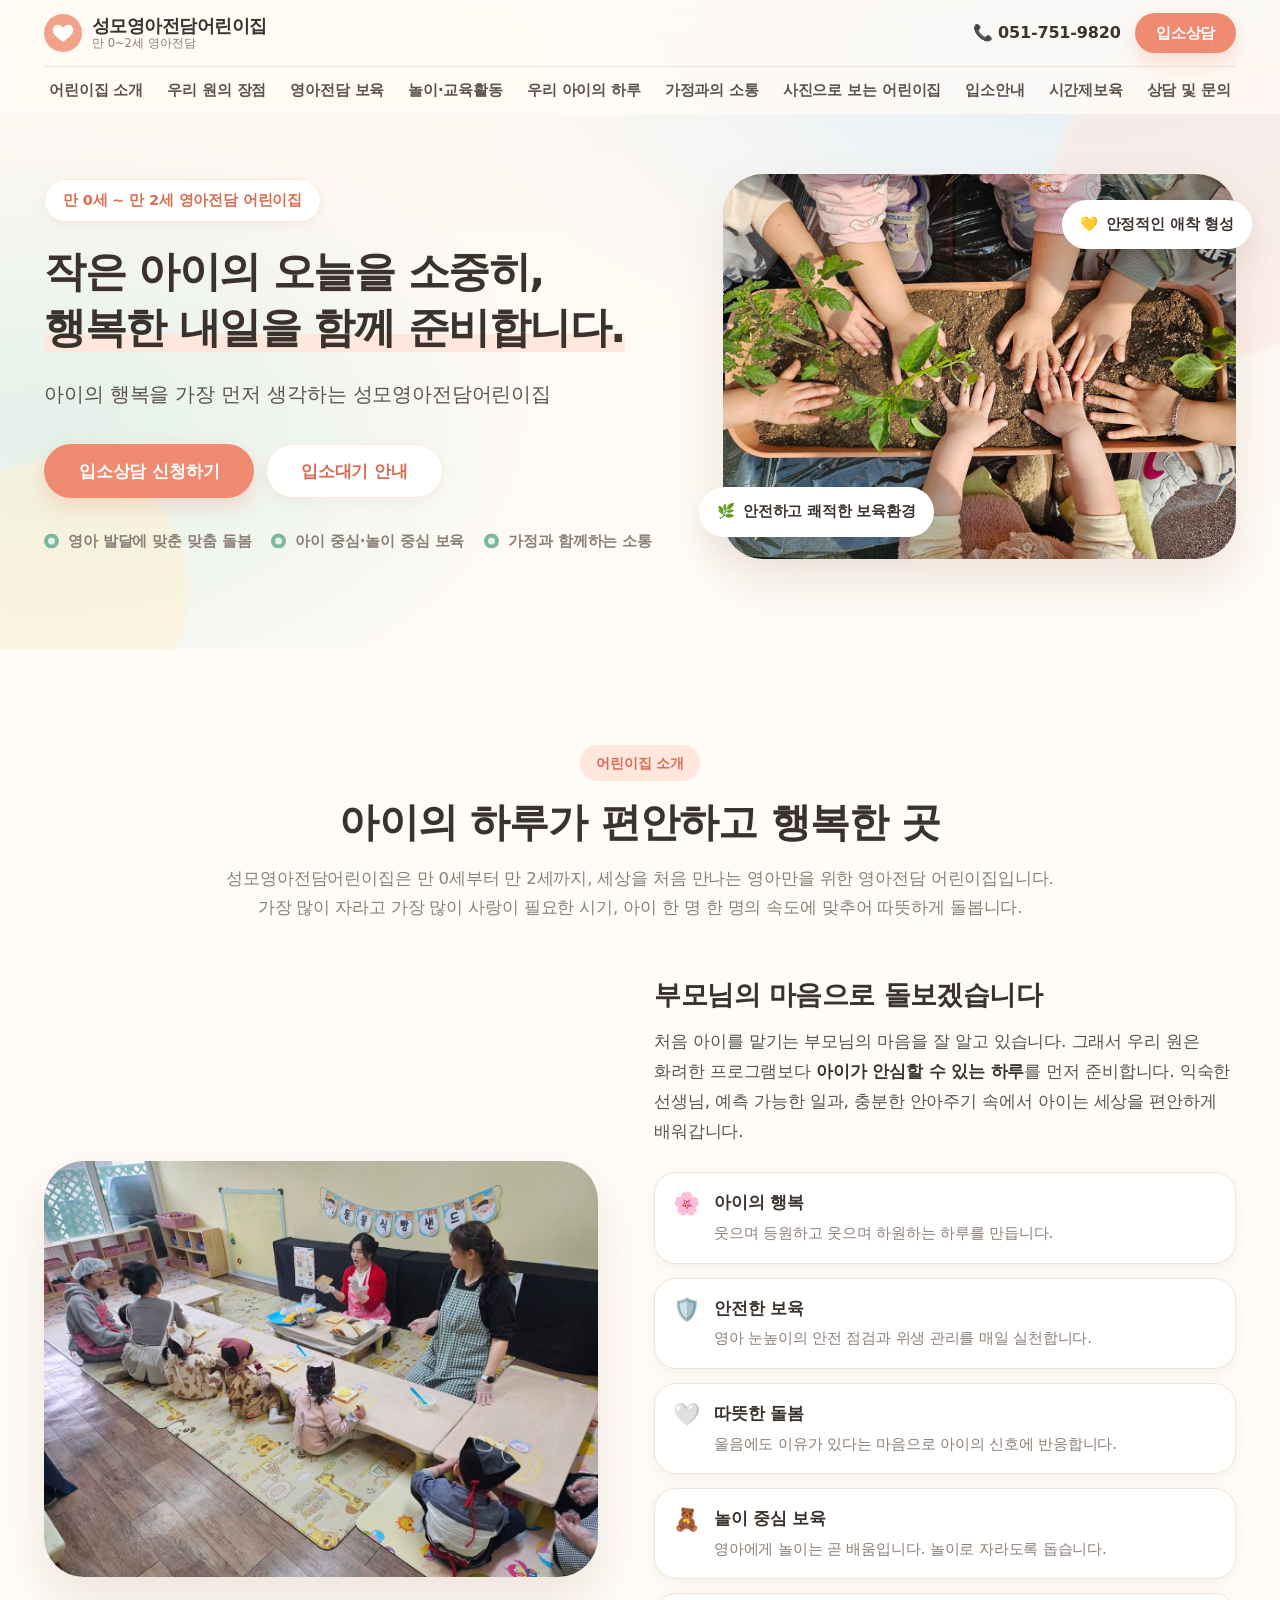
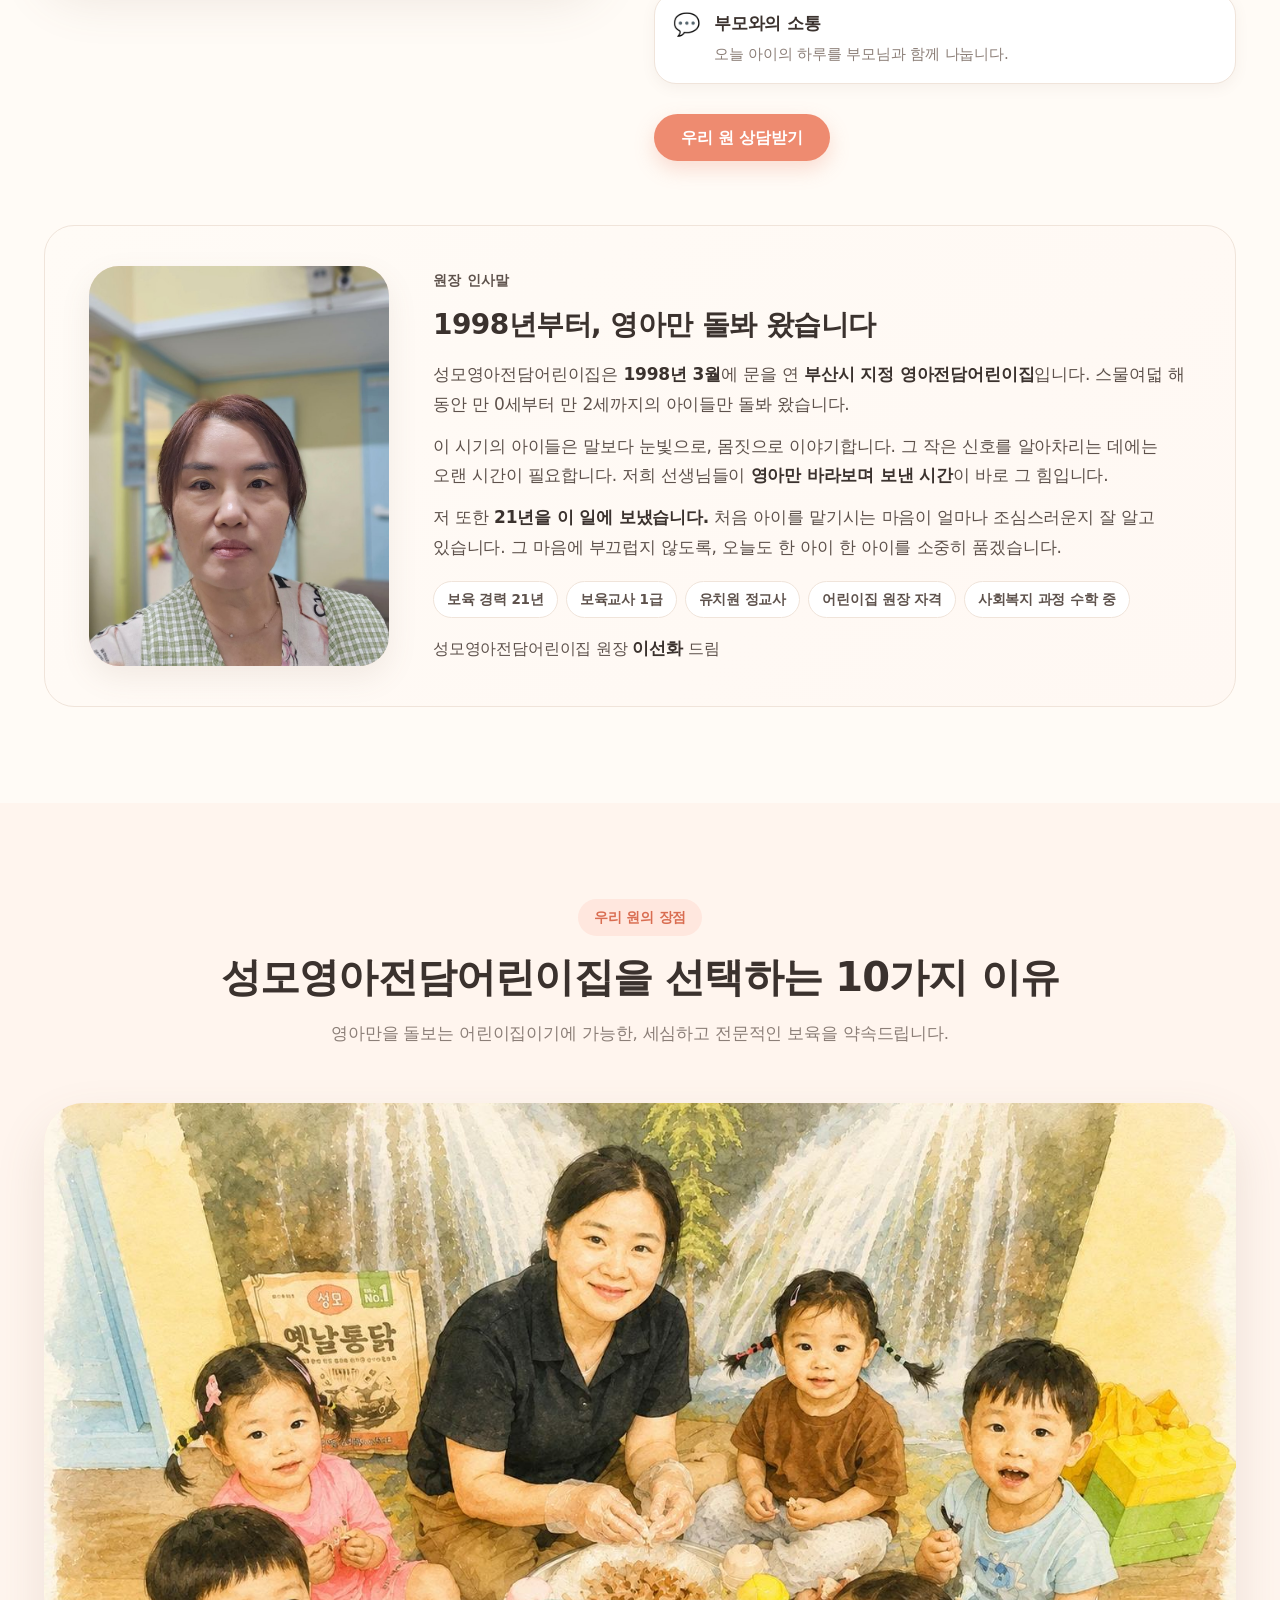
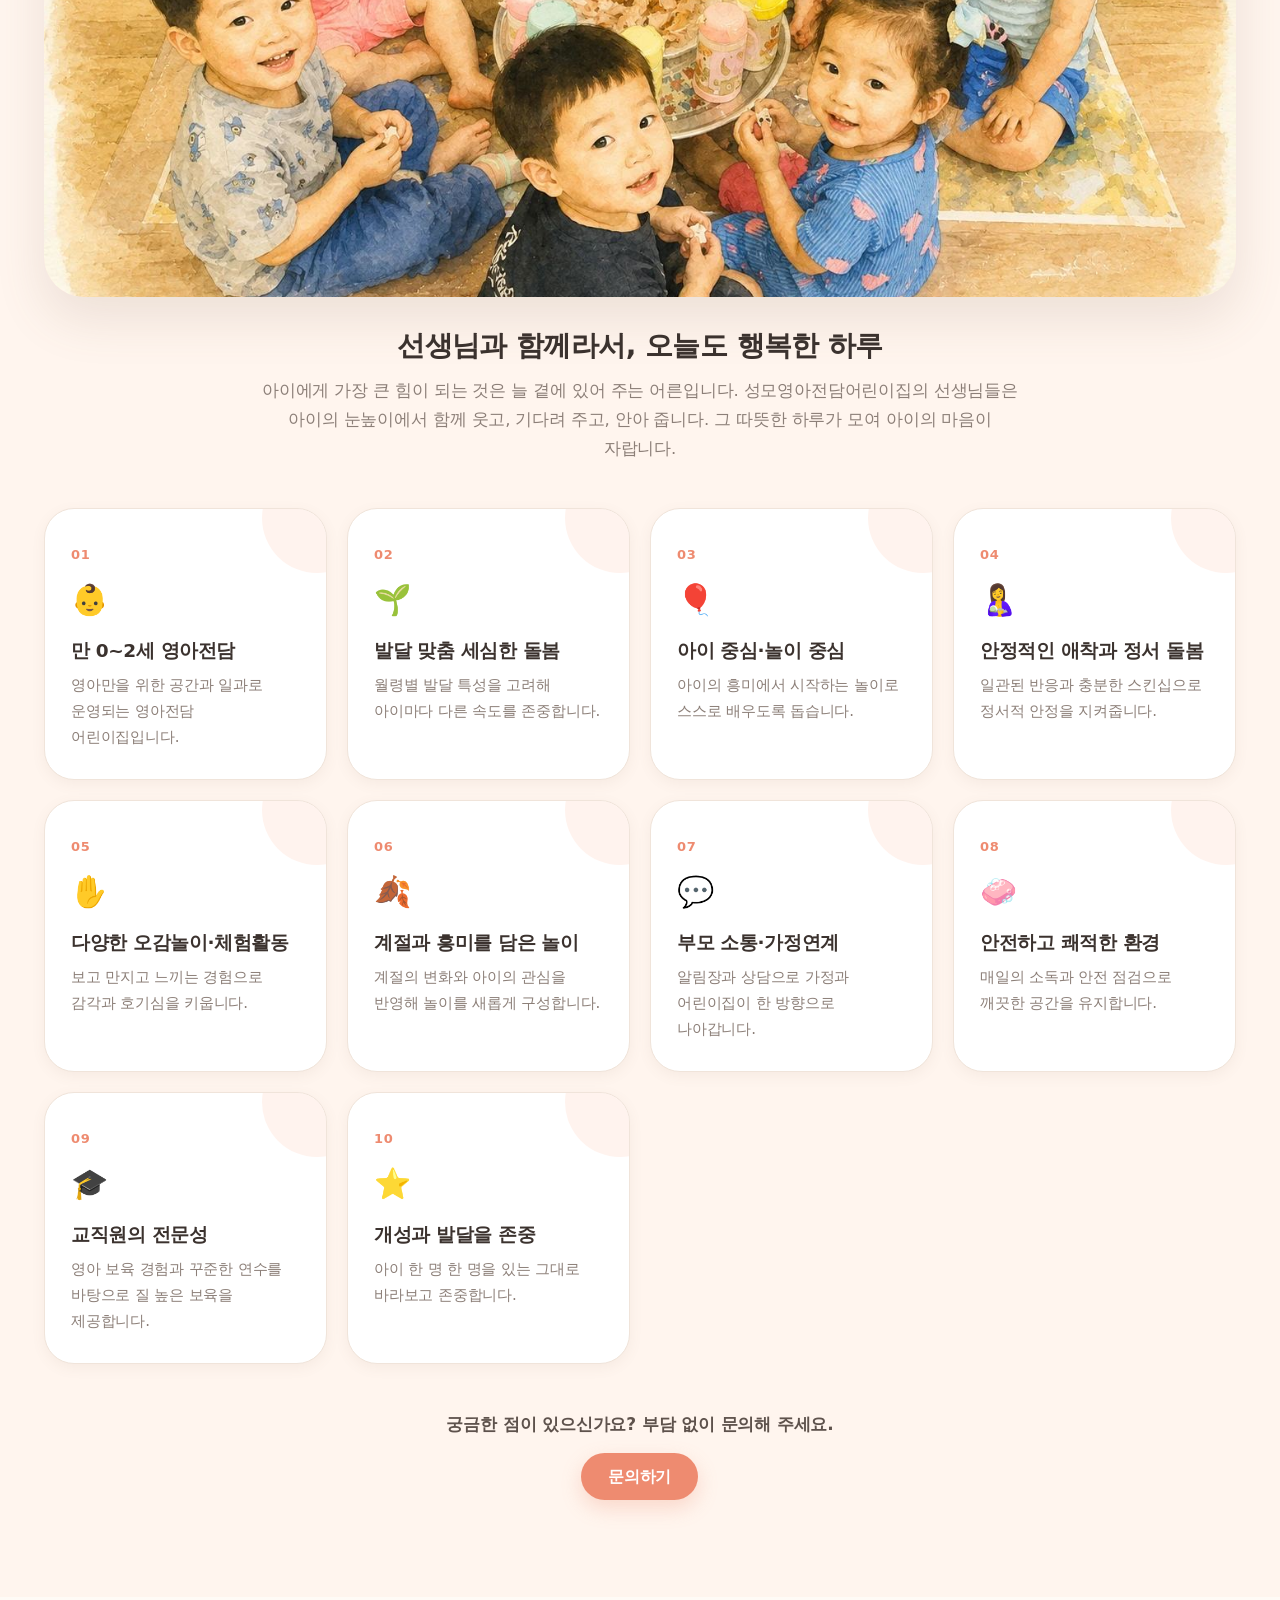
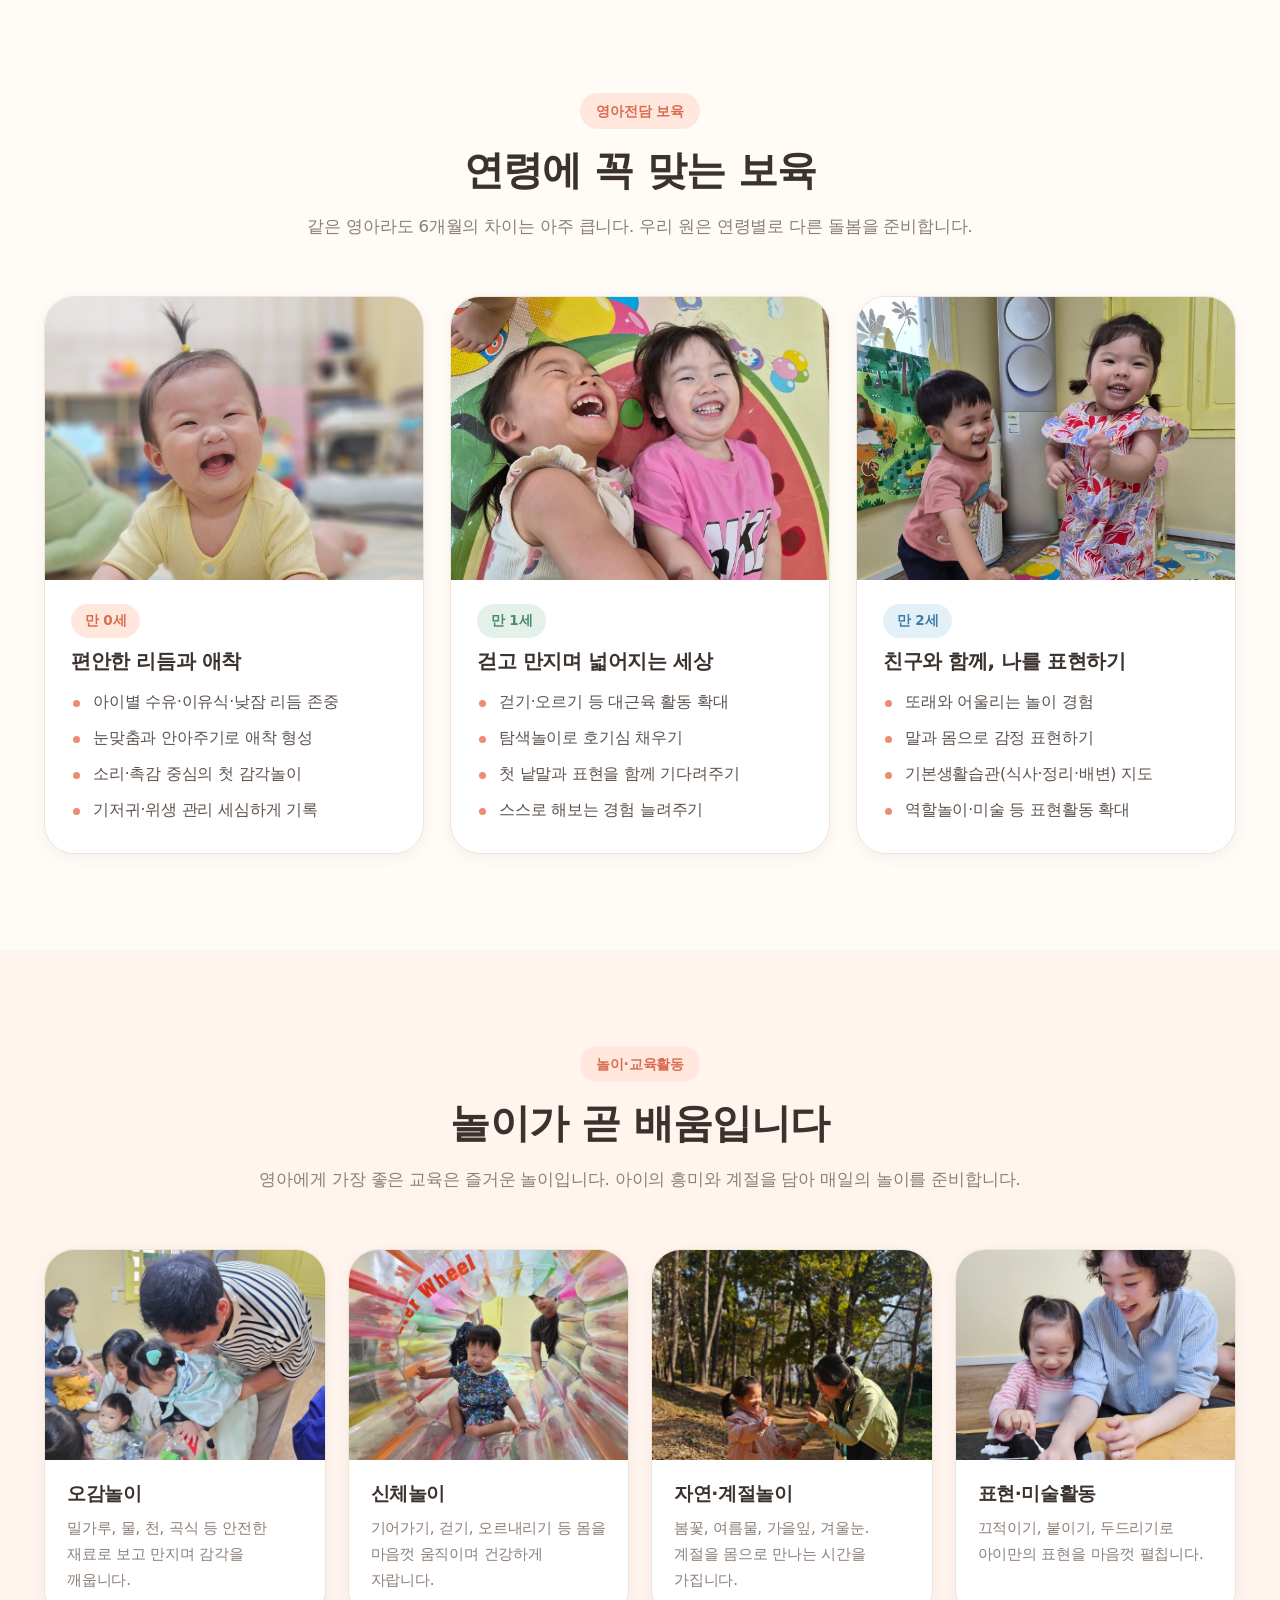
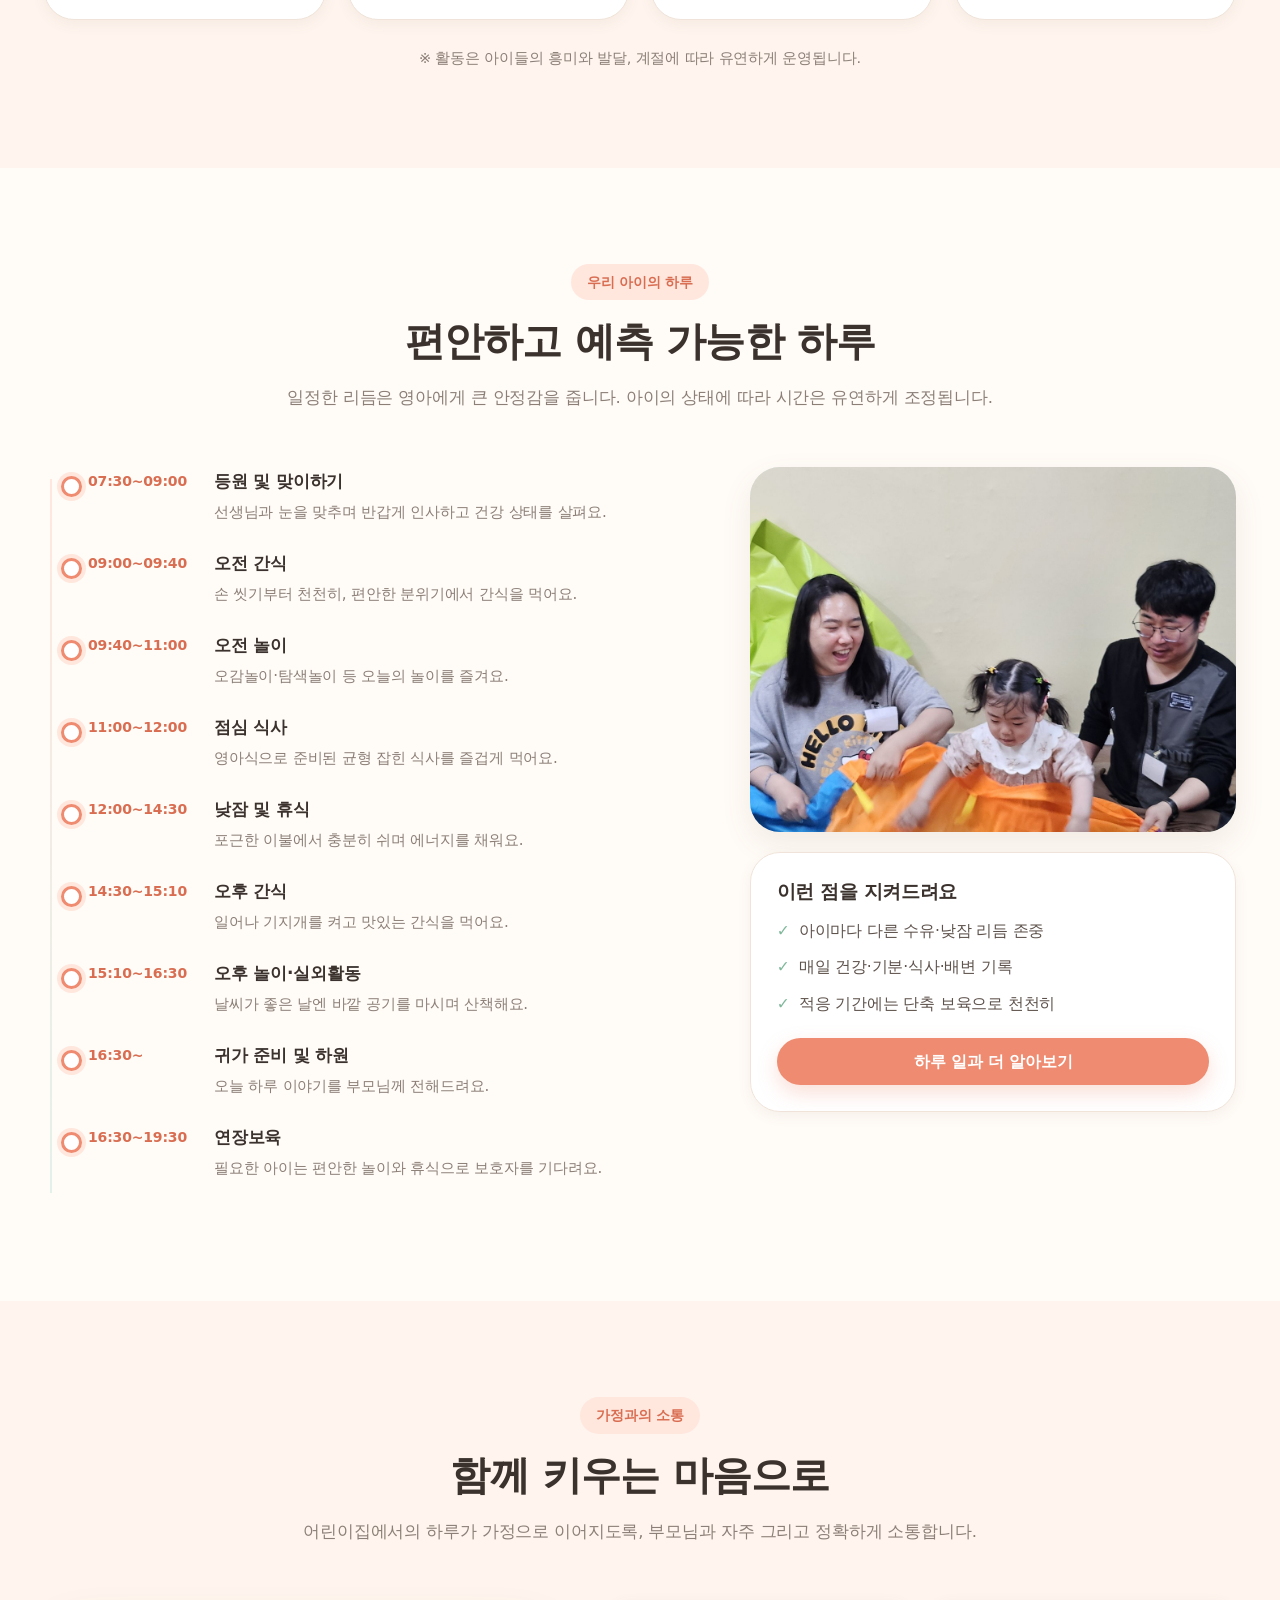
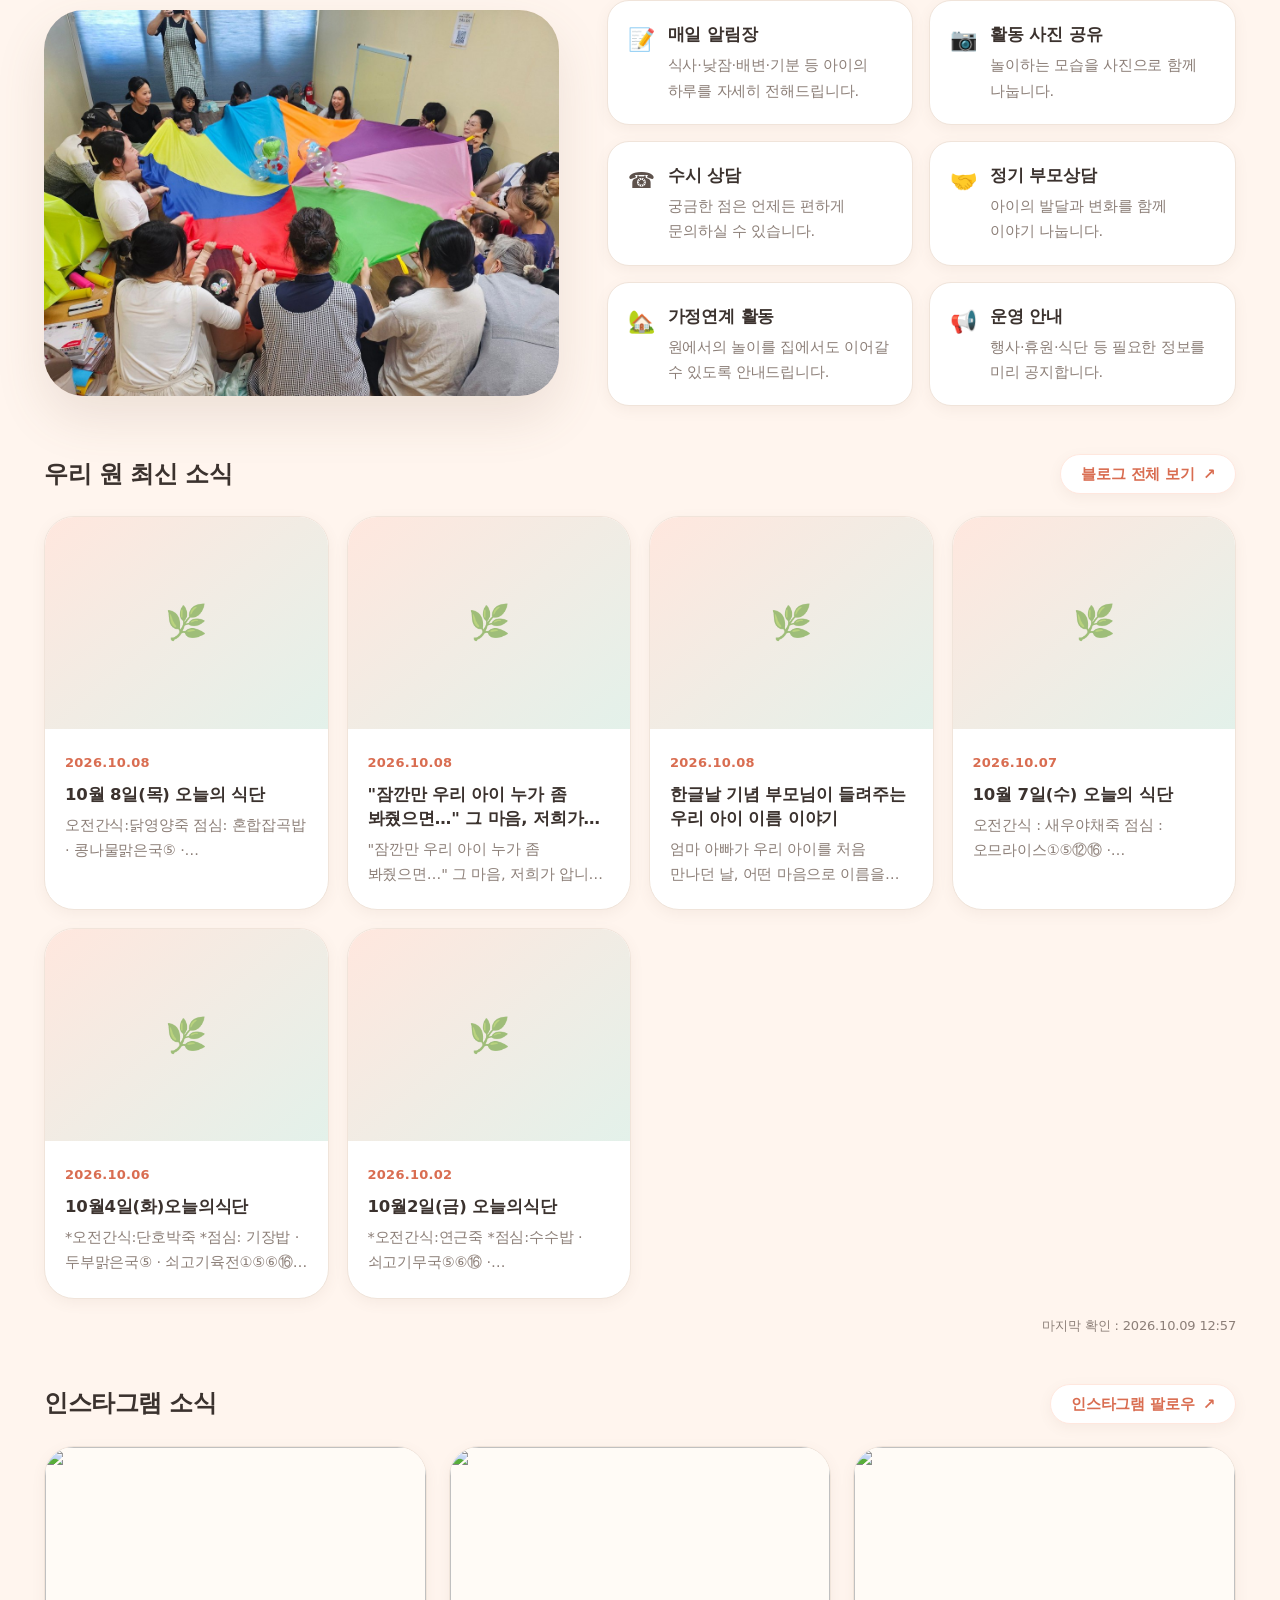
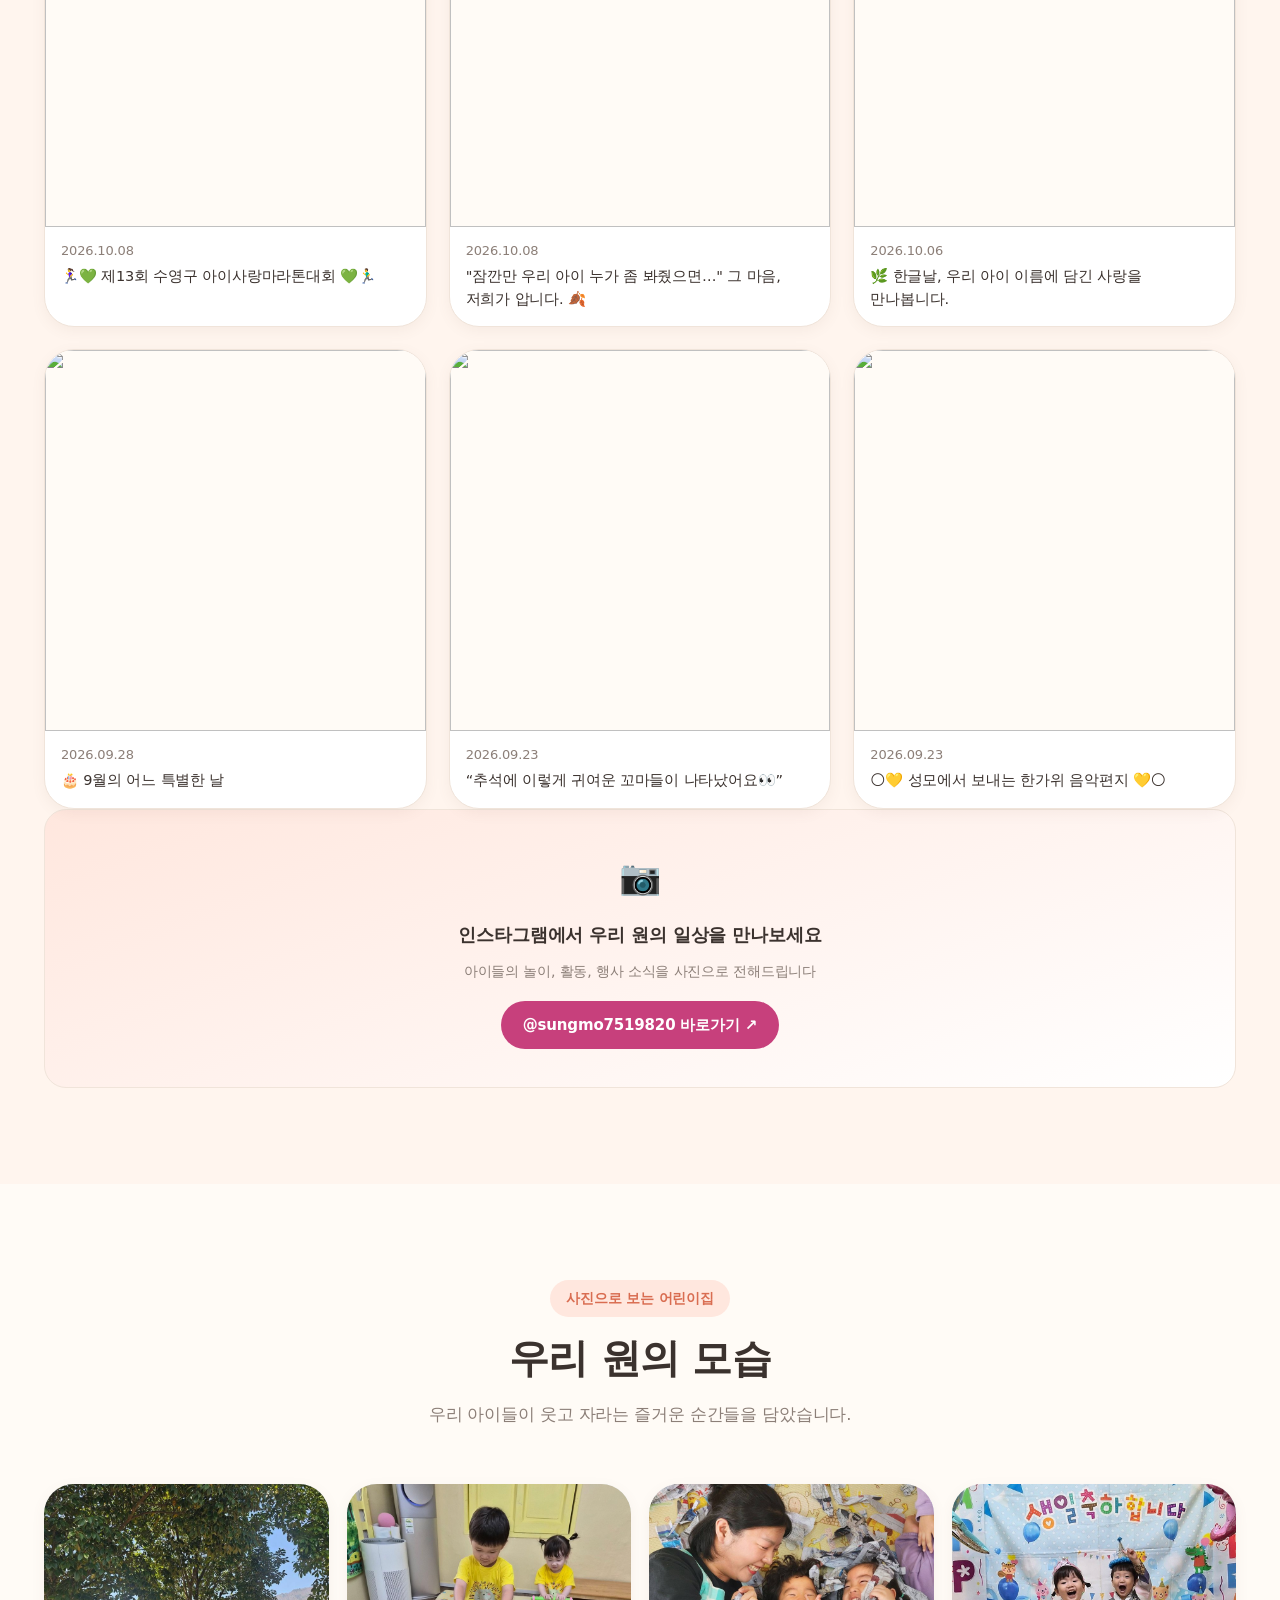
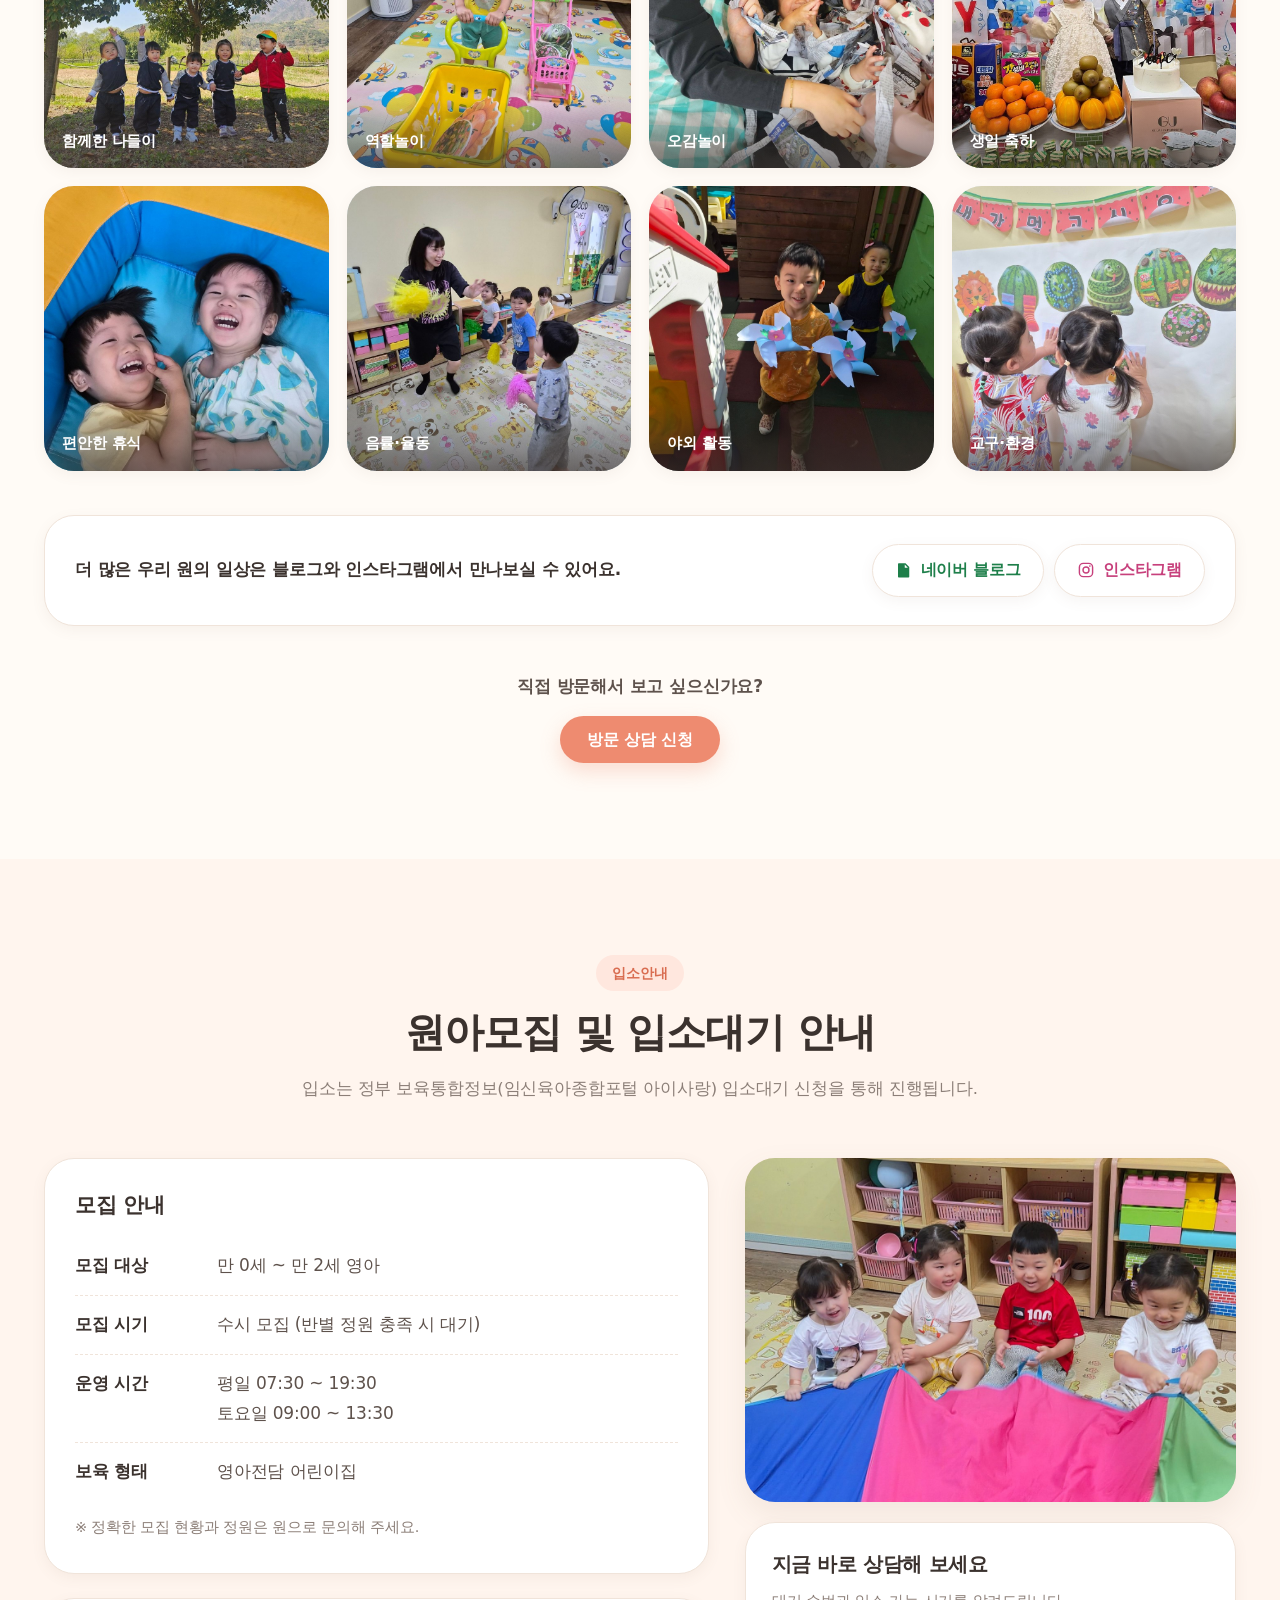
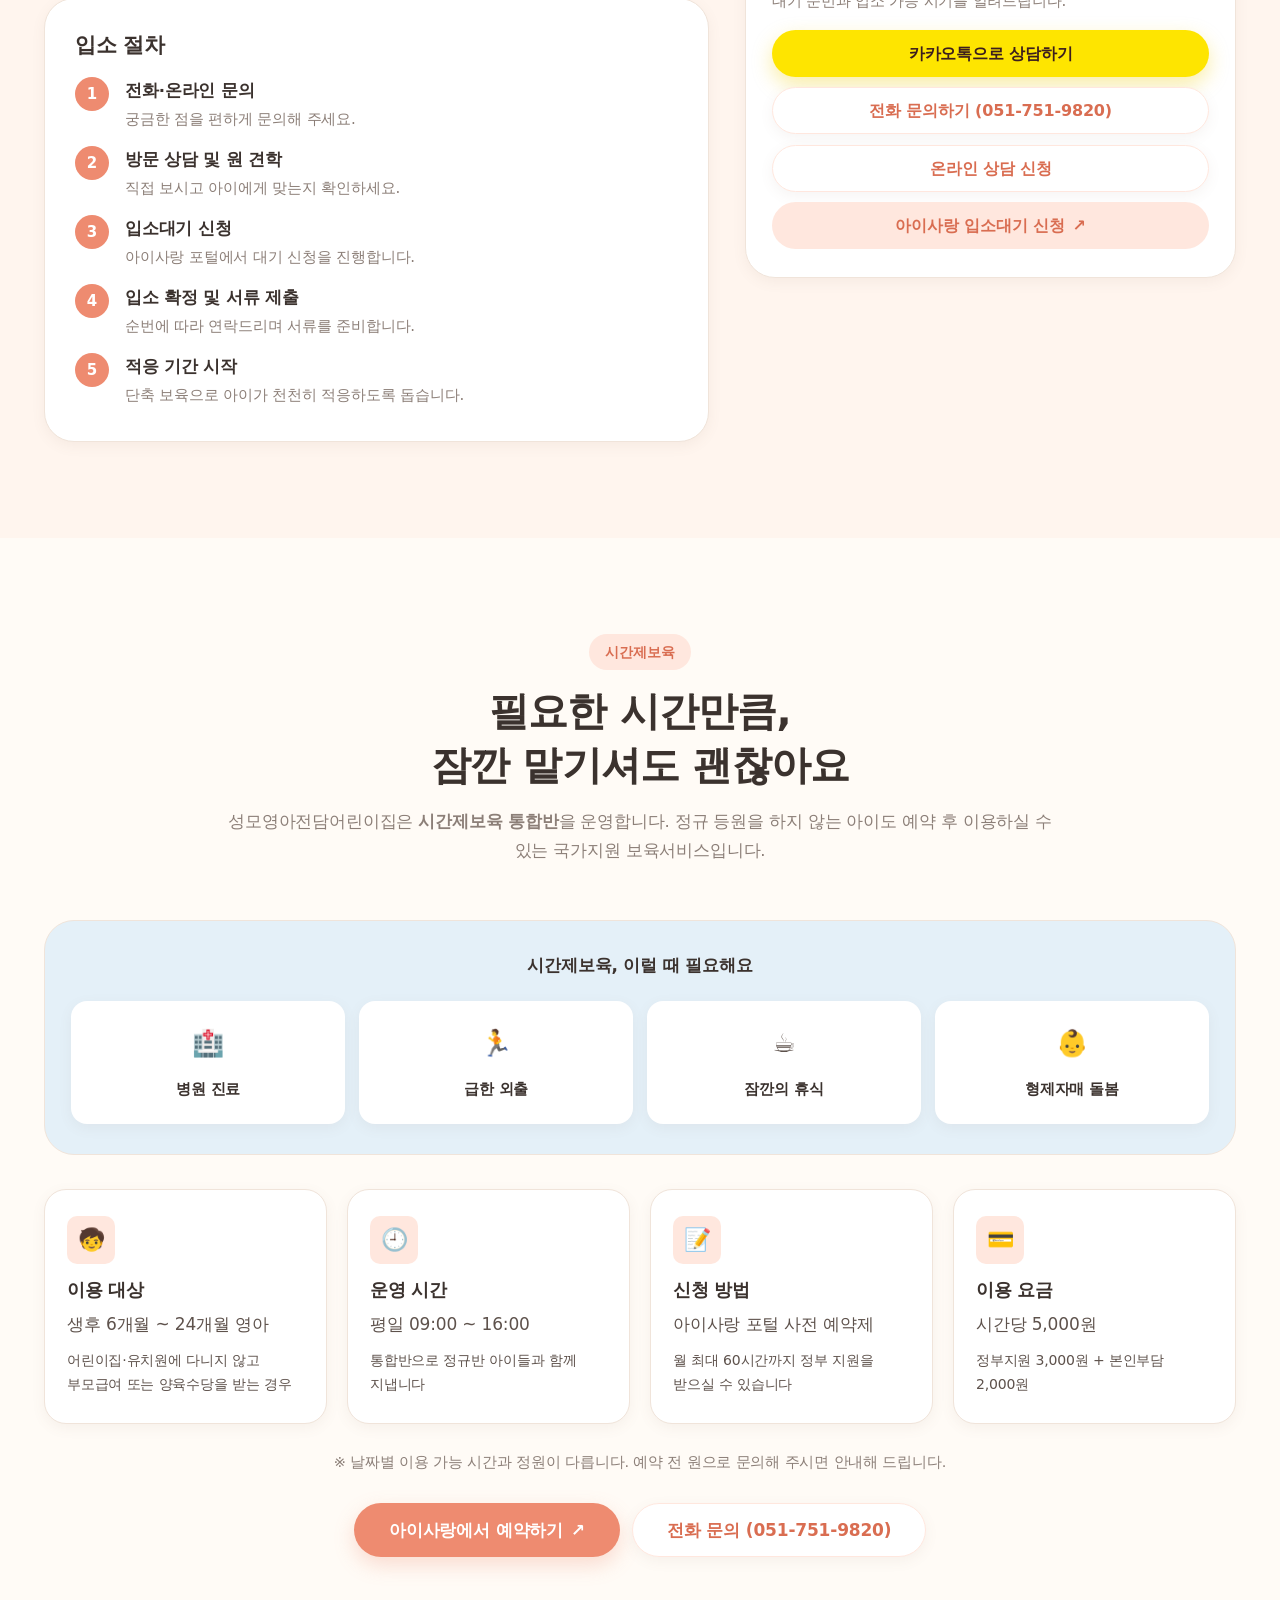
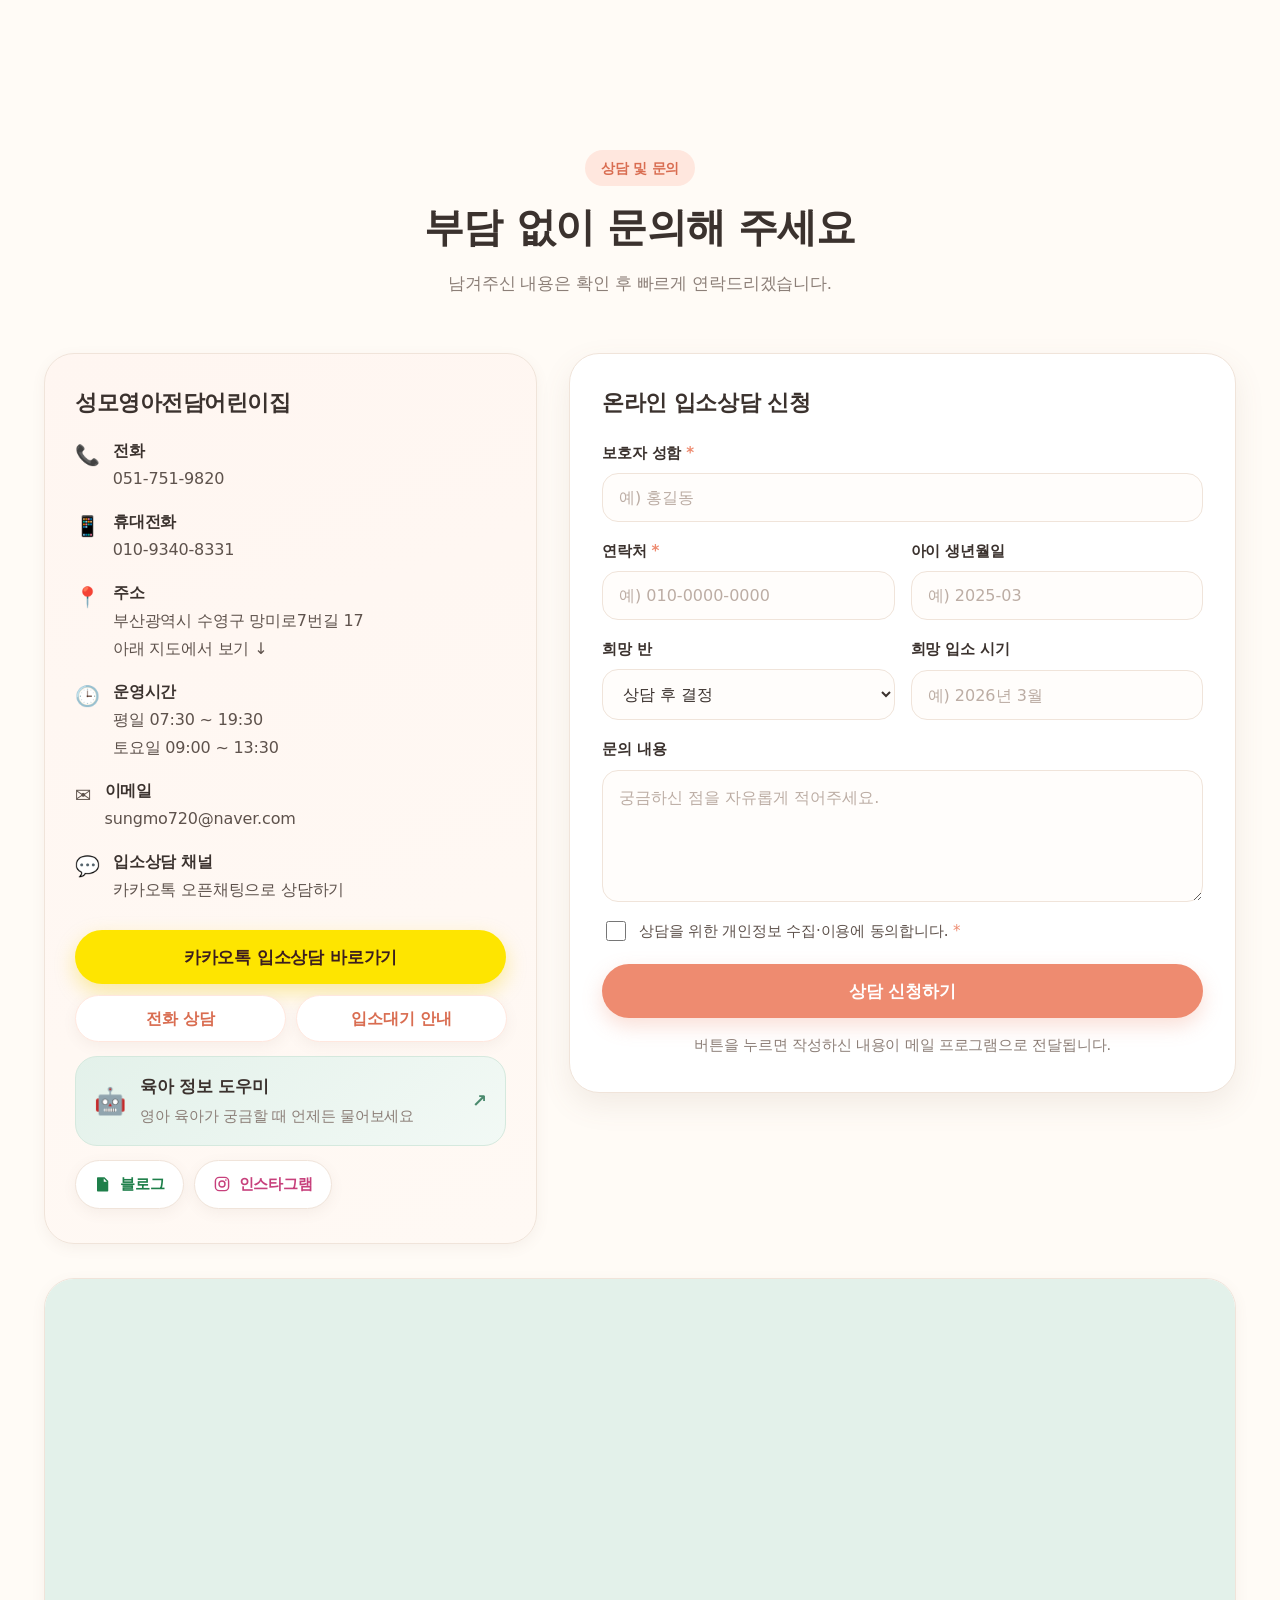
==== index.html @ b43b26a0 "어린이집 소개에 원장 인사말 추가 - 원장 사진(assets/img/director.jpg)과 인사말을 소개 섹션 아래에 배치 - 1998년 3월 개원, 보육 경력 21년, 보유 " ====
<!DOCTYPE html>
<html lang="ko">
<head>
<meta charset="UTF-8">
<meta name="viewport" content="width=device-width, initial-scale=1">
<title>성모영아전담어린이집 | 만 0~2세 영아전담 어린이집</title>
<meta name="description" content="부산 수영구 망미동 성모영아전담어린이집. 만 0~2세 영아전담 어린이집으로 아이 중심·놀이 중심 보육, 안정적인 애착과 따뜻한 돌봄을 실천합니다. 입소상담 051-751-9820.">
<meta name="theme-color" content="#FFFBF6">

<!-- 카카오톡·페이스북 등에 링크를 공유할 때 보이는 정보입니다 -->
<meta property="og:type" content="website">
<meta property="og:title" content="성모영아전담어린이집">
<meta property="og:description" content="작은 아이의 오늘을 소중히, 행복한 내일을 함께 준비합니다.">
<meta property="og:image" content="https://sungmo.vercel.app/assets/img/hero-main.jpg">
<meta property="og:image:width" content="1200">
<meta property="og:image:height" content="900">
<meta property="og:url" content="https://sungmo.vercel.app/">
<meta property="og:site_name" content="성모영아전담어린이집">
<meta property="og:locale" content="ko_KR">
<meta name="twitter:card" content="summary_large_image">
<meta name="twitter:title" content="성모영아전담어린이집 | 만 0~2세 영아전담">
<meta name="twitter:description" content="작은 아이의 오늘을 소중히, 행복한 내일을 함께 준비합니다.">
<meta name="twitter:image" content="https://sungmo.vercel.app/assets/img/hero-main.jpg">
<link rel="canonical" href="https://sungmo.vercel.app/">

<link rel="icon" href="data:image/svg+xml,<svg xmlns='http://www.w3.org/2000/svg' viewBox='0 0 100 100'><text y='.9em' font-size='90'>🧸</text></svg>">

<!-- 한글 폰트(Pretendard). 인터넷이 없어도 기본 글꼴로 자동 대체됩니다 -->
<link rel="preconnect" href="https://cdn.jsdelivr.net" crossorigin>
<link rel="stylesheet" href="https://cdn.jsdelivr.net/gh/orioncactus/pretendard@v1.3.9/dist/web/variable/pretendardvariable-dynamic-subset.min.css">

<link rel="stylesheet" href="assets/css/style.css">

<!-- ★ 사진 자동 교체 장치 ★
     assets/img 폴더에 사진을 넣기만 하면 자동으로 홈페이지에 나타납니다.
     찾는 순서 : 사진이름.jpg → 사진이름.png → (없으면) 임시 그림
     코드를 고치실 필요가 없습니다. -->
<script>
function nextPhoto(img) {
  var list = (img.getAttribute('data-fallback') || '').split(',').filter(Boolean);
  var next = list.shift();
  img.setAttribute('data-fallback', list.join(','));
  if (next) { img.src = next; } else { img.onerror = null; }
}
</script>

<!-- 네이버·구글 검색에서 어린이집 정보가 잘 나오도록 돕는 부분입니다 (화면에는 보이지 않습니다) -->
<script type="application/ld+json">
{
  "@context": "https://schema.org",
  "@type": "ChildCare",
  "name": "성모영아전담어린이집",
  "description": "만 0~2세 영아를 위한 영아전담 어린이집",
  "telephone": "+82-51-751-9820",
  "email": "sungmo720@naver.com",
  "address": {
    "@type": "PostalAddress",
    "streetAddress": "망미로7번길 17",
    "addressLocality": "수영구",
    "addressRegion": "부산광역시",
    "addressCountry": "KR"
  },
  "openingHours": ["Mo-Fr 07:30-19:30", "Sa 09:00-13:30"],
  "sameAs": [
    "https://blog.naver.com/sungmo7519820_",
    "https://www.instagram.com/sungmo7519820/"
  ]
}
</script>
</head>
<body>

<a class="skip-link" href="#intro">본문 바로가기</a>

<!-- ===================== 상단 메뉴 ===================== -->
<header class="header" id="header">
  <div class="container header__inner">

    <a class="logo" href="#home" aria-label="성모영아전담어린이집 홈으로">
      <span class="logo__mark" aria-hidden="true">
        <svg viewBox="0 0 48 48" width="38" height="38">
          <circle cx="24" cy="24" r="24" fill="#F2A18B"/>
          <path d="M24 35c-12-7.4-15.2-14.3-11.5-19 2.9-3.7 8.4-2.9 11.5 1.6 3.1-4.5 8.6-5.3 11.5-1.6C39.2 20.7 36 27.6 24 35z" fill="#fff"/>
        </svg>
      </span>
      <span class="logo__text">
        <strong>성모영아전담어린이집</strong>
        <em>만 0~2세 영아전담</em>
      </span>
    </a>

    <div class="header__right">
      <!-- 전화번호를 바꾸시려면 tel: 뒤 번호와 화면에 보이는 번호를 함께 수정하세요 -->
      <a class="header__tel" href="tel:0517519820"><span aria-hidden="true">📞</span> 051-751-9820</a>
      <a class="btn btn--primary btn--sm header__cta" href="#contact">입소상담</a>
    </div>

    <nav class="gnb" aria-label="주메뉴">
      <ul>
        <li><a href="#intro">어린이집 소개</a></li>
        <li><a href="#strength">우리 원의 장점</a></li>
        <li><a href="#infant">영아전담 보육</a></li>
        <li><a href="#play">놀이·교육활동</a></li>
        <li><a href="#day">우리 아이의 하루</a></li>
        <li><a href="#communication">가정과의 소통</a></li>
        <li><a href="#gallery">사진으로 보는 어린이집</a></li>
        <li><a href="#admission">입소안내</a></li>
        <li><a href="#parttime">시간제보육</a></li>
        <li><a href="#contact">상담 및 문의</a></li>
      </ul>
    </nav>

    <button class="hamburger" id="menuBtn" type="button" aria-label="메뉴 열기" aria-expanded="false" aria-controls="mobileNav">
      <span></span><span></span><span></span>
    </button>
  </div>
</header>

<!-- ===================== 모바일 메뉴 ===================== -->
<div class="mnav" id="mobileNav" hidden>
  <nav class="mnav__panel" aria-label="모바일 주메뉴">
    <div class="mnav__head">
      <strong>성모영아전담어린이집</strong>
      <button class="mnav__close" id="menuClose" type="button" aria-label="메뉴 닫기">&times;</button>
    </div>
    <ul class="mnav__list">
      <li><a href="#intro">어린이집 소개</a></li>
      <li><a href="#strength">우리 원의 장점</a></li>
      <li><a href="#infant">영아전담 보육</a></li>
      <li><a href="#play">놀이·교육활동</a></li>
      <li><a href="#day">우리 아이의 하루</a></li>
      <li><a href="#communication">가정과의 소통</a></li>
      <li><a href="#gallery">사진으로 보는 어린이집</a></li>
      <li><a href="#admission">입소안내</a></li>
      <li><a href="#parttime">시간제보육</a></li>
      <li><a href="#contact">상담 및 문의</a></li>
    </ul>
    <div class="mnav__cta">
      <a class="btn btn--primary btn--block" href="#contact">입소상담 신청</a>
      <a class="btn btn--ghost btn--block" href="#admission">입소대기 안내</a>
    </div>
  </nav>
</div>

<main id="home">

  <!-- ===================== 메인 비주얼 ===================== -->
  <section class="hero" aria-label="메인 소개">
    <div class="hero__blob hero__blob--1" aria-hidden="true"></div>
    <div class="hero__blob hero__blob--2" aria-hidden="true"></div>

    <div class="container hero__inner">
      <div class="hero__text reveal">
        <p class="hero__badge">만 0세 ~ 만 2세 영아전담 어린이집</p>

        <h1 class="hero__title">
          작은 아이의 오늘을 소중히,<br>
          <span class="hero__title-accent">행복한 내일을 함께 준비합니다.</span>
        </h1>

        <p class="hero__sub">아이의 행복을 가장 먼저 생각하는 성모영아전담어린이집</p>

        <div class="hero__btns">
          <a class="btn btn--primary btn--lg" href="#contact">입소상담 신청하기</a>
          <a class="btn btn--outline btn--lg" href="#admission">입소대기 안내</a>
        </div>

        <ul class="hero__points">
          <li>영아 발달에 맞춘 맞춤 돌봄</li>
          <li>아이 중심·놀이 중심 보육</li>
          <li>가정과 함께하는 소통</li>
        </ul>
      </div>

      <div class="hero__media reveal reveal--delay">
        <!-- 사진 넣기 : assets/img 폴더에 hero-main.jpg 를 넣으면 자동으로 바뀝니다 -->
        <div class="hero__photo">
          <img src="assets/img/hero-main.jpg" data-fallback="assets/img/hero-main.png,assets/img/hero-main.svg" onerror="nextPhoto(this)" alt="성모영아전담어린이집 대표 이미지" width="1200" height="900" fetchpriority="high" decoding="async">
        </div>
        <div class="hero__chip hero__chip--1">
          <span aria-hidden="true">🌿</span> 안전하고 쾌적한 보육환경
        </div>
        <div class="hero__chip hero__chip--2">
          <span aria-hidden="true">💛</span> 안정적인 애착 형성
        </div>
      </div>
    </div>
  </section>

  <!-- ===================== 1. 어린이집 소개 ===================== -->
  <section class="section" id="intro">
    <div class="container">
      <div class="sec-head reveal">
        <p class="sec-head__eyebrow">어린이집 소개</p>
        <h2 class="sec-head__title">아이의 하루가<br class="br-mo"> 편안하고 행복한 곳</h2>
        <p class="sec-head__desc">
          성모영아전담어린이집은 만 0세부터 만 2세까지, 세상을 처음 만나는 영아만을 위한 영아전담 어린이집입니다.
          가장 많이 자라고 가장 많이 사랑이 필요한 시기, 아이 한 명 한 명의 속도에 맞추어 따뜻하게 돌봅니다.
        </p>
      </div>

      <div class="intro-grid">
        <div class="intro-media reveal">
          <!-- 사진 넣기 : about-01.jpg -->
          <img src="assets/img/about-01.jpg" data-fallback="assets/img/about-01.png,assets/img/about-01.svg" onerror="nextPhoto(this)" alt="선생님과 아이들이 요리활동을 하는 모습을 그린 수채화" width="1000" height="750" loading="lazy" decoding="async">
        </div>

        <div class="intro-body reveal reveal--delay">
          <h3 class="intro-body__title">부모님의 마음으로 돌보겠습니다</h3>
          <p>
            처음 아이를 맡기는 부모님의 마음을 잘 알고 있습니다. 그래서 우리 원은 화려한 프로그램보다
            <b>아이가 안심할 수 있는 하루</b>를 먼저 준비합니다. 익숙한 선생님, 예측 가능한 일과,
            충분한 안아주기 속에서 아이는 세상을 편안하게 배워갑니다.
          </p>

          <ul class="value-list">
            <li><span aria-hidden="true">🌸</span><div><b>아이의 행복</b><p>웃으며 등원하고 웃으며 하원하는 하루를 만듭니다.</p></div></li>
            <li><span aria-hidden="true">🛡️</span><div><b>안전한 보육</b><p>영아 눈높이의 안전 점검과 위생 관리를 매일 실천합니다.</p></div></li>
            <li><span aria-hidden="true">🤍</span><div><b>따뜻한 돌봄</b><p>울음에도 이유가 있다는 마음으로 아이의 신호에 반응합니다.</p></div></li>
            <li><span aria-hidden="true">🧸</span><div><b>놀이 중심 보육</b><p>영아에게 놀이는 곧 배움입니다. 놀이로 자라도록 돕습니다.</p></div></li>
            <li><span aria-hidden="true">💬</span><div><b>부모와의 소통</b><p>오늘 아이의 하루를 부모님과 함께 나눕니다.</p></div></li>
          </ul>

          <a class="btn btn--primary" href="#contact">우리 원 상담받기</a>
        </div>
      </div>

      <!-- ===== 원장 인사말 =====
           사진을 바꾸시려면 assets/img/director.jpg 를 같은 이름으로 덮어쓰세요. -->
      <div class="greeting reveal">
        <div class="greeting__photo">
          <img src="assets/img/director.jpg" data-fallback="assets/img/director.png,assets/img/director.svg" onerror="nextPhoto(this)"
               alt="성모영아전담어린이집 원장" width="780" height="1040" loading="lazy" decoding="async">
        </div>
        <div class="greeting__body">
          <p class="greeting__eyebrow">원장 인사말</p>
          <h3 class="greeting__title">1998년부터,<br class="br-mo"> 영아만 돌봐 왔습니다</h3>
          <p>
            성모영아전담어린이집은 <b>1998년 3월</b>에 문을 연
            <b>부산시 지정 영아전담어린이집</b>입니다.
            스물여덟 해 동안 만 0세부터 만 2세까지의 아이들만 돌봐 왔습니다.
          </p>
          <p>
            이 시기의 아이들은 말보다 눈빛으로, 몸짓으로 이야기합니다.
            그 작은 신호를 알아차리는 데에는 오랜 시간이 필요합니다.
            저희 선생님들이 <b>영아만 바라보며 보낸 시간</b>이 바로 그 힘입니다.
          </p>
          <p>
            저 또한 <b>21년을 이 일에 보냈습니다.</b>
            처음 아이를 맡기시는 마음이 얼마나 조심스러운지 잘 알고 있습니다.
            그 마음에 부끄럽지 않도록, 오늘도 한 아이 한 아이를 소중히 품겠습니다.
          </p>
          <ul class="greeting__creds">
            <li>보육 경력 21년</li>
            <li>보육교사 1급</li>
            <li>유치원 정교사</li>
            <li>어린이집 원장 자격</li>
            <li>사회복지 과정 수학 중</li>
          </ul>
          <p class="greeting__sign">성모영아전담어린이집 원장 <b>이선화</b> 드림</p>
        </div>
      </div>
    </div>
  </section>

  <!-- ===================== 2. 우리 원의 장점 ===================== -->
  <section class="section section--tint" id="strength">
    <div class="container">
      <div class="sec-head reveal">
        <p class="sec-head__eyebrow">우리 원의 장점</p>
        <h2 class="sec-head__title">성모영아전담어린이집을<br class="br-mo"> 선택하는 10가지 이유</h2>
        <p class="sec-head__desc">영아만을 돌보는 어린이집이기에 가능한, 세심하고 전문적인 보육을 약속드립니다.</p>
      </div>

      <!-- 사진 넣기 : strength-banner.jpg (가로로 넓은 수채화 그림) -->
      <figure class="strength-banner reveal">
        <div class="strength-banner__media">
          <img src="assets/img/strength-banner.jpg" data-fallback="assets/img/strength-banner.png,assets/img/strength-banner.svg" onerror="nextPhoto(this)" alt="선생님과 아이들이 함께 있는 따뜻한 수채화 그림" width="1600" height="800" loading="lazy" decoding="async">
        </div>
        <figcaption class="strength-banner__caption">
          <h3>선생님과 함께라서, 오늘도 행복한 하루</h3>
          <p>
            아이에게 가장 큰 힘이 되는 것은 늘 곁에 있어 주는 어른입니다.
            성모영아전담어린이집의 선생님들은 아이의 눈높이에서 함께 웃고, 기다려 주고, 안아 줍니다.
            그 따뜻한 하루가 모여 아이의 마음이 자랍니다.
          </p>
        </figcaption>
      </figure>

      <ul class="strength-grid">
        <li class="s-card reveal"><span class="s-card__no">01</span><span class="s-card__icon" aria-hidden="true">👶</span><h3>만 0~2세 영아전담</h3><p>영아만을 위한 공간과 일과로 운영되는 영아전담 어린이집입니다.</p></li>
        <li class="s-card reveal"><span class="s-card__no">02</span><span class="s-card__icon" aria-hidden="true">🌱</span><h3>발달 맞춤 세심한 돌봄</h3><p>월령별 발달 특성을 고려해 아이마다 다른 속도를 존중합니다.</p></li>
        <li class="s-card reveal"><span class="s-card__no">03</span><span class="s-card__icon" aria-hidden="true">🎈</span><h3>아이 중심·놀이 중심</h3><p>아이의 흥미에서 시작하는 놀이로 스스로 배우도록 돕습니다.</p></li>
        <li class="s-card reveal"><span class="s-card__no">04</span><span class="s-card__icon" aria-hidden="true">🤱</span><h3>안정적인 애착과 정서 돌봄</h3><p>일관된 반응과 충분한 스킨십으로 정서적 안정을 지켜줍니다.</p></li>
        <li class="s-card reveal"><span class="s-card__no">05</span><span class="s-card__icon" aria-hidden="true">✋</span><h3>다양한 오감놀이·체험활동</h3><p>보고 만지고 느끼는 경험으로 감각과 호기심을 키웁니다.</p></li>
        <li class="s-card reveal"><span class="s-card__no">06</span><span class="s-card__icon" aria-hidden="true">🍂</span><h3>계절과 흥미를 담은 놀이</h3><p>계절의 변화와 아이의 관심을 반영해 놀이를 새롭게 구성합니다.</p></li>
        <li class="s-card reveal"><span class="s-card__no">07</span><span class="s-card__icon" aria-hidden="true">💬</span><h3>부모 소통·가정연계</h3><p>알림장과 상담으로 가정과 어린이집이 한 방향으로 나아갑니다.</p></li>
        <li class="s-card reveal"><span class="s-card__no">08</span><span class="s-card__icon" aria-hidden="true">🧼</span><h3>안전하고 쾌적한 환경</h3><p>매일의 소독과 안전 점검으로 깨끗한 공간을 유지합니다.</p></li>
        <li class="s-card reveal"><span class="s-card__no">09</span><span class="s-card__icon" aria-hidden="true">🎓</span><h3>교직원의 전문성</h3><p>영아 보육 경험과 꾸준한 연수를 바탕으로 질 높은 보육을 제공합니다.</p></li>
        <li class="s-card reveal"><span class="s-card__no">10</span><span class="s-card__icon" aria-hidden="true">⭐</span><h3>개성과 발달을 존중</h3><p>아이 한 명 한 명을 있는 그대로 바라보고 존중합니다.</p></li>
      </ul>

      <div class="strength-cta reveal">
        <p>궁금한 점이 있으신가요? 부담 없이 문의해 주세요.</p>
        <a class="btn btn--primary" href="#contact">문의하기</a>
      </div>
    </div>
  </section>

  <!-- ===================== 3. 영아전담 보육 ===================== -->
  <section class="section" id="infant">
    <div class="container">
      <div class="sec-head reveal">
        <p class="sec-head__eyebrow">영아전담 보육</p>
        <h2 class="sec-head__title">연령에 꼭 맞는 보육</h2>
        <p class="sec-head__desc">같은 영아라도 6개월의 차이는 아주 큽니다. 우리 원은 연령별로 다른 돌봄을 준비합니다.</p>
      </div>

      <div class="age-grid">
        <article class="age-card reveal">
          <div class="age-card__media">
            <!-- 사진 넣기 : care-age0.jpg -->
            <img src="assets/img/care-age0.jpg" data-fallback="assets/img/care-age0.png,assets/img/care-age0.svg" onerror="nextPhoto(this)" alt="만 0세 반 보육 이미지" width="800" height="800" loading="lazy" decoding="async">
          </div>
          <div class="age-card__body">
            <span class="tag tag--coral">만 0세</span>
            <h3>편안한 리듬과 애착</h3>
            <ul>
              <li>아이별 수유·이유식·낮잠 리듬 존중</li>
              <li>눈맞춤과 안아주기로 애착 형성</li>
              <li>소리·촉감 중심의 첫 감각놀이</li>
              <li>기저귀·위생 관리 세심하게 기록</li>
            </ul>
          </div>
        </article>

        <article class="age-card reveal reveal--delay">
          <div class="age-card__media">
            <!-- 사진 넣기 : care-age1.jpg -->
            <img src="assets/img/care-age1.jpg" data-fallback="assets/img/care-age1.png,assets/img/care-age1.svg" onerror="nextPhoto(this)" alt="만 1세 반 보육 이미지" width="800" height="800" loading="lazy" decoding="async">
          </div>
          <div class="age-card__body">
            <span class="tag tag--sage">만 1세</span>
            <h3>걷고 만지며 넓어지는 세상</h3>
            <ul>
              <li>걷기·오르기 등 대근육 활동 확대</li>
              <li>탐색놀이로 호기심 채우기</li>
              <li>첫 낱말과 표현을 함께 기다려주기</li>
              <li>스스로 해보는 경험 늘려주기</li>
            </ul>
          </div>
        </article>

        <article class="age-card reveal reveal--delay2">
          <div class="age-card__media">
            <!-- 사진 넣기 : care-age2.jpg -->
            <img src="assets/img/care-age2.jpg" data-fallback="assets/img/care-age2.png,assets/img/care-age2.svg" onerror="nextPhoto(this)" alt="만 2세 반 보육 이미지" width="800" height="800" loading="lazy" decoding="async">
          </div>
          <div class="age-card__body">
            <span class="tag tag--sky">만 2세</span>
            <h3>친구와 함께, 나를 표현하기</h3>
            <ul>
              <li>또래와 어울리는 놀이 경험</li>
              <li>말과 몸으로 감정 표현하기</li>
              <li>기본생활습관(식사·정리·배변) 지도</li>
              <li>역할놀이·미술 등 표현활동 확대</li>
            </ul>
          </div>
        </article>
      </div>
    </div>
  </section>

  <!-- ===================== 4. 놀이·교육활동 ===================== -->
  <section class="section section--tint" id="play">
    <div class="container">
      <div class="sec-head reveal">
        <p class="sec-head__eyebrow">놀이·교육활동</p>
        <h2 class="sec-head__title">놀이가 곧 배움입니다</h2>
        <p class="sec-head__desc">영아에게 가장 좋은 교육은 즐거운 놀이입니다. 아이의 흥미와 계절을 담아 매일의 놀이를 준비합니다.</p>
      </div>

      <div class="play-grid">
        <article class="p-card reveal">
          <div class="p-card__media"><img src="assets/img/play-01.jpg" data-fallback="assets/img/play-01.png,assets/img/play-01.svg" onerror="nextPhoto(this)" alt="오감놀이 활동 사진" width="900" height="675" loading="lazy" decoding="async"></div>
          <div class="p-card__body"><h3>오감놀이</h3><p>밀가루, 물, 천, 곡식 등 안전한 재료로 보고 만지며 감각을 깨웁니다.</p></div>
        </article>
        <article class="p-card reveal reveal--delay">
          <div class="p-card__media"><img src="assets/img/play-02.jpg" data-fallback="assets/img/play-02.png,assets/img/play-02.svg" onerror="nextPhoto(this)" alt="신체놀이 활동 사진" width="900" height="675" loading="lazy" decoding="async"></div>
          <div class="p-card__body"><h3>신체놀이</h3><p>기어가기, 걷기, 오르내리기 등 몸을 마음껏 움직이며 건강하게 자랍니다.</p></div>
        </article>
        <article class="p-card reveal reveal--delay2">
          <div class="p-card__media"><img src="assets/img/play-03.jpg" data-fallback="assets/img/play-03.png,assets/img/play-03.svg" onerror="nextPhoto(this)" alt="선생님과 아이가 숲길에서 낙엽을 보며 웃는 사진" width="900" height="675" loading="lazy" decoding="async"></div>
          <div class="p-card__body"><h3>자연·계절놀이</h3><p>봄꽃, 여름물, 가을잎, 겨울눈. 계절을 몸으로 만나는 시간을 가집니다.</p></div>
        </article>
        <article class="p-card reveal reveal--delay3">
          <div class="p-card__media"><img src="assets/img/play-04.jpg" data-fallback="assets/img/play-04.png,assets/img/play-04.svg" onerror="nextPhoto(this)" alt="아이가 어머니와 함께 면봉으로 그림을 그리는 사진" width="900" height="675" loading="lazy" decoding="async"></div>
          <div class="p-card__body"><h3>표현·미술활동</h3><p>끄적이기, 붙이기, 두드리기로 아이만의 표현을 마음껏 펼칩니다.</p></div>
        </article>
      </div>

      <p class="play-note reveal">
        ※ 활동은 아이들의 흥미와 발달, 계절에 따라 유연하게 운영됩니다.
      </p>
    </div>
  </section>

  <!-- ===================== 5. 우리 아이의 하루 ===================== -->
  <section class="section" id="day">
    <div class="container">
      <div class="sec-head reveal">
        <p class="sec-head__eyebrow">우리 아이의 하루</p>
        <h2 class="sec-head__title">편안하고 예측 가능한 하루</h2>
        <p class="sec-head__desc">일정한 리듬은 영아에게 큰 안정감을 줍니다. 아이의 상태에 따라 시간은 유연하게 조정됩니다.</p>
      </div>

      <div class="day-wrap">
        <ol class="timeline reveal">
          <li><span class="timeline__time">07:30~09:00</span><div><b>등원 및 맞이하기</b><p>선생님과 눈을 맞추며 반갑게 인사하고 건강 상태를 살펴요.</p></div></li>
          <li><span class="timeline__time">09:00~09:40</span><div><b>오전 간식</b><p>손 씻기부터 천천히, 편안한 분위기에서 간식을 먹어요.</p></div></li>
          <li><span class="timeline__time">09:40~11:00</span><div><b>오전 놀이</b><p>오감놀이·탐색놀이 등 오늘의 놀이를 즐겨요.</p></div></li>
          <li><span class="timeline__time">11:00~12:00</span><div><b>점심 식사</b><p>영아식으로 준비된 균형 잡힌 식사를 즐겁게 먹어요.</p></div></li>
          <li><span class="timeline__time">12:00~14:30</span><div><b>낮잠 및 휴식</b><p>포근한 이불에서 충분히 쉬며 에너지를 채워요.</p></div></li>
          <li><span class="timeline__time">14:30~15:10</span><div><b>오후 간식</b><p>일어나 기지개를 켜고 맛있는 간식을 먹어요.</p></div></li>
          <li><span class="timeline__time">15:10~16:30</span><div><b>오후 놀이·실외활동</b><p>날씨가 좋은 날엔 바깥 공기를 마시며 산책해요.</p></div></li>
          <li><span class="timeline__time">16:30~</span><div><b>귀가 준비 및 하원</b><p>오늘 하루 이야기를 부모님께 전해드려요.</p></div></li>
          <li><span class="timeline__time">16:30~19:30</span><div><b>연장보육</b><p>필요한 아이는 편안한 놀이와 휴식으로 보호자를 기다려요.</p></div></li>
        </ol>

        <aside class="day-side reveal reveal--delay">
          <div class="day-side__media">
            <!-- 사진 넣기 : day-01.jpg -->
            <img src="assets/img/day-01.jpg" data-fallback="assets/img/day-01.png,assets/img/day-01.svg" onerror="nextPhoto(this)" alt="아이들의 하루 일과 사진" width="900" height="675" loading="lazy" decoding="async">
          </div>
          <div class="day-side__box">
            <h3>이런 점을 지켜드려요</h3>
            <ul>
              <li>아이마다 다른 수유·낮잠 리듬 존중</li>
              <li>매일 건강·기분·식사·배변 기록</li>
              <li>적응 기간에는 단축 보육으로 천천히</li>
            </ul>
            <a class="btn btn--primary btn--block" href="#contact">하루 일과 더 알아보기</a>
          </div>
        </aside>
      </div>
    </div>
  </section>

  <!-- ===================== 6. 가정과의 소통 ===================== -->
  <section class="section section--tint" id="communication">
    <div class="container">
      <div class="sec-head reveal">
        <p class="sec-head__eyebrow">가정과의 소통</p>
        <h2 class="sec-head__title">함께 키우는 마음으로</h2>
        <p class="sec-head__desc">어린이집에서의 하루가 가정으로 이어지도록, 부모님과 자주 그리고 정확하게 소통합니다.</p>
      </div>

      <div class="comm-grid">
        <div class="comm-media reveal">
          <!-- 사진 넣기 : comm-01.jpg -->
          <img src="assets/img/comm-01.jpg" data-fallback="assets/img/comm-01.png,assets/img/comm-01.svg" onerror="nextPhoto(this)" alt="가정과의 소통 이미지" width="900" height="675" loading="lazy" decoding="async">
        </div>

        <ul class="comm-list reveal reveal--delay">
          <li><span aria-hidden="true">📝</span><div><b>매일 알림장</b><p>식사·낮잠·배변·기분 등 아이의 하루를 자세히 전해드립니다.</p></div></li>
          <li><span aria-hidden="true">📷</span><div><b>활동 사진 공유</b><p>놀이하는 모습을 사진으로 함께 나눕니다.</p></div></li>
          <li><span aria-hidden="true">☎️</span><div><b>수시 상담</b><p>궁금한 점은 언제든 편하게 문의하실 수 있습니다.</p></div></li>
          <li><span aria-hidden="true">🤝</span><div><b>정기 부모상담</b><p>아이의 발달과 변화를 함께 이야기 나눕니다.</p></div></li>
          <li><span aria-hidden="true">🏡</span><div><b>가정연계 활동</b><p>원에서의 놀이를 집에서도 이어갈 수 있도록 안내드립니다.</p></div></li>
          <li><span aria-hidden="true">📢</span><div><b>운영 안내</b><p>행사·휴원·식단 등 필요한 정보를 미리 공지합니다.</p></div></li>
        </ul>
      </div>

      <!-- ===== 블로그 최신 글 (자동으로 채워집니다 · 손대지 않으셔도 됩니다) ===== -->
      <div class="news reveal" id="newsBlock" hidden>
        <div class="news__head">
          <h3>우리 원 최신 소식</h3>
          <a class="btn btn--outline btn--sm" href="https://blog.naver.com/sungmo7519820_" target="_blank" rel="noopener">블로그 전체 보기 <span aria-hidden="true">↗</span></a>
        </div>
        <ul class="news__list" id="newsList"></ul>
        <p class="news__updated" id="newsUpdated"></p>
      </div>

      <!-- ===== 인스타그램 소식 =====
           보여줄 게시물은 assets/data/insta.json 파일에 주소만 넣으면 됩니다.
           주소가 하나도 없으면 아래 '바로가기' 안내가 그대로 나옵니다. -->
      <div class="insta reveal">
        <div class="news__head">
          <h3>인스타그램 소식</h3>
          <a class="btn btn--outline btn--sm" href="https://www.instagram.com/sungmo7519820/" target="_blank" rel="noopener">인스타그램 팔로우 <span aria-hidden="true">↗</span></a>
        </div>
        <div class="insta__grid" id="instaGrid" hidden></div>
        <a class="insta__go" id="instaGo" href="https://www.instagram.com/sungmo7519820/" target="_blank" rel="noopener">
          <span class="insta__go-ico" aria-hidden="true">📷</span>
          <b>인스타그램에서 우리 원의 일상을 만나보세요</b>
          <span class="insta__go-sub">아이들의 놀이, 활동, 행사 소식을 사진으로 전해드립니다</span>
          <span class="insta__go-btn">@sungmo7519820 바로가기 <span aria-hidden="true">↗</span></span>
        </a>
      </div>
    </div>
  </section>

  <!-- ===================== 7. 사진으로 보는 어린이집 ===================== -->
  <section class="section" id="gallery">
    <div class="container">
      <div class="sec-head reveal">
        <p class="sec-head__eyebrow">사진으로 보는 어린이집</p>
        <h2 class="sec-head__title">우리 원의 모습</h2>
        <p class="sec-head__desc">우리 아이들이 웃고 자라는 즐거운 순간들을 담았습니다.</p>
      </div>

      <!-- 사진 넣기 : gallery-01.jpg ~ gallery-08.jpg -->
      <ul class="gallery">
        <li class="reveal"><figure><img src="assets/img/gallery-01.jpg" data-fallback="assets/img/gallery-01.png,assets/img/gallery-01.svg" onerror="nextPhoto(this)" alt="아이들이 나무 아래에서 손잡고 서 있는 사진" width="800" height="800" loading="lazy" decoding="async"><figcaption>함께한 나들이</figcaption></figure></li>
        <li class="reveal"><figure><img src="assets/img/gallery-02.jpg" data-fallback="assets/img/gallery-02.png,assets/img/gallery-02.svg" onerror="nextPhoto(this)" alt="아이들이 마트놀이 카트를 밀며 노는 사진" width="800" height="800" loading="lazy" decoding="async"><figcaption>역할놀이</figcaption></figure></li>
        <li class="reveal"><figure><img src="assets/img/gallery-03.jpg" data-fallback="assets/img/gallery-03.png,assets/img/gallery-03.svg" onerror="nextPhoto(this)" alt="선생님과 아이들이 신문지를 가지고 노는 사진" width="800" height="800" loading="lazy" decoding="async"><figcaption>오감놀이</figcaption></figure></li>
        <li class="reveal"><figure><img src="assets/img/gallery-04.jpg" data-fallback="assets/img/gallery-04.png,assets/img/gallery-04.svg" onerror="nextPhoto(this)" alt="생일 축하 상 앞에서 아이들이 웃고 있는 사진" width="800" height="800" loading="lazy" decoding="async"><figcaption>생일 축하</figcaption></figure></li>
        <li class="reveal"><figure><img src="assets/img/gallery-05.jpg" data-fallback="assets/img/gallery-05.png,assets/img/gallery-05.svg" onerror="nextPhoto(this)" alt="아이들이 놀이 텐트 안에서 웃고 있는 사진" width="800" height="800" loading="lazy" decoding="async"><figcaption>편안한 휴식</figcaption></figure></li>
        <li class="reveal"><figure><img src="assets/img/gallery-06.jpg" data-fallback="assets/img/gallery-06.png,assets/img/gallery-06.svg" onerror="nextPhoto(this)" alt="선생님과 아이들이 응원술을 들고 율동하는 사진" width="800" height="800" loading="lazy" decoding="async"><figcaption>음률·율동</figcaption></figure></li>
        <li class="reveal"><figure><img src="assets/img/gallery-07.jpg" data-fallback="assets/img/gallery-07.png,assets/img/gallery-07.svg" onerror="nextPhoto(this)" alt="아이가 바람개비를 들고 바깥에서 노는 사진" width="800" height="800" loading="lazy" decoding="async"><figcaption>야외 활동</figcaption></figure></li>
        <li class="reveal"><figure><img src="assets/img/gallery-08.jpg" data-fallback="assets/img/gallery-08.png,assets/img/gallery-08.svg" onerror="nextPhoto(this)" alt="아이들이 주제 게시판을 살펴보는 사진" width="800" height="800" loading="lazy" decoding="async"><figcaption>교구·환경</figcaption></figure></li>
      </ul>

      <!-- 블로그·인스타그램 : 주소를 바꾸시려면 아래 href 를 수정하세요 -->
      <div class="sns-band reveal">
        <p class="sns-band__text">더 많은 우리 원의 일상은 블로그와 인스타그램에서 만나보실 수 있어요.</p>
        <ul class="sns">
          <li>
            <a class="sns__btn sns__btn--blog" href="https://blog.naver.com/sungmo7519820_" target="_blank" rel="noopener">
              <span class="sns__ico" aria-hidden="true">
                <svg viewBox="0 0 24 24" width="18" height="18" fill="currentColor"><path d="M5 3h9l5 5v13a1 1 0 0 1-1 1H5a1 1 0 0 1-1-1V4a1 1 0 0 1 1-1zm8 1.8V9h4.2L13 4.8zM7.5 12h9v1.6h-9V12zm0 3.4h9V17h-9v-1.6z"/></svg>
              </span>
              네이버 블로그
            </a>
          </li>
          <li>
            <a class="sns__btn sns__btn--insta" href="https://www.instagram.com/sungmo7519820/" target="_blank" rel="noopener">
              <span class="sns__ico" aria-hidden="true">
                <svg viewBox="0 0 24 24" width="18" height="18" fill="none" stroke="currentColor" stroke-width="1.9"><rect x="3.2" y="3.2" width="17.6" height="17.6" rx="5.2"/><circle cx="12" cy="12" r="4"/><circle cx="17.2" cy="6.8" r="1.1" fill="currentColor" stroke="none"/></svg>
              </span>
              인스타그램
            </a>
          </li>
        </ul>
      </div>

      <div class="strength-cta reveal">
        <p>직접 방문해서 보고 싶으신가요?</p>
        <a class="btn btn--primary" href="#contact">방문 상담 신청</a>
      </div>
    </div>
  </section>

  <!-- ===================== 8. 입소안내 ===================== -->
  <section class="section section--tint" id="admission">
    <div class="container">
      <div class="sec-head reveal">
        <p class="sec-head__eyebrow">입소안내</p>
        <h2 class="sec-head__title">원아모집 및 입소대기 안내</h2>
        <p class="sec-head__desc">입소는 정부 보육통합정보(임신육아종합포털 아이사랑) 입소대기 신청을 통해 진행됩니다.</p>
      </div>

      <div class="adm-grid">
        <div class="adm-info reveal">
          <div class="adm-box">
            <h3>모집 안내</h3>
            <dl class="adm-dl">
              <div><dt>모집 대상</dt><dd>만 0세 ~ 만 2세 영아</dd></div>
              <div><dt>모집 시기</dt><dd>수시 모집 (반별 정원 충족 시 대기)</dd></div>
              <div><dt>운영 시간</dt><dd>평일 07:30 ~ 19:30<br>토요일 09:00 ~ 13:30</dd></div>
              <div><dt>보육 형태</dt><dd>영아전담 어린이집</dd></div>
            </dl>
            <p class="adm-note">※ 정확한 모집 현황과 정원은 원으로 문의해 주세요.</p>
          </div>

          <div class="adm-box">
            <h3>입소 절차</h3>
            <ol class="steps">
              <li><span>1</span><div><b>전화·온라인 문의</b><p>궁금한 점을 편하게 문의해 주세요.</p></div></li>
              <li><span>2</span><div><b>방문 상담 및 원 견학</b><p>직접 보시고 아이에게 맞는지 확인하세요.</p></div></li>
              <li><span>3</span><div><b>입소대기 신청</b><p>아이사랑 포털에서 대기 신청을 진행합니다.</p></div></li>
              <li><span>4</span><div><b>입소 확정 및 서류 제출</b><p>순번에 따라 연락드리며 서류를 준비합니다.</p></div></li>
              <li><span>5</span><div><b>적응 기간 시작</b><p>단축 보육으로 아이가 천천히 적응하도록 돕습니다.</p></div></li>
            </ol>
          </div>
        </div>

        <aside class="adm-side reveal reveal--delay">
          <div class="adm-side__media">
            <!-- 사진 넣기 : admission-01.jpg -->
            <img src="assets/img/admission-01.jpg" data-fallback="assets/img/admission-01.png,assets/img/admission-01.svg" onerror="nextPhoto(this)" alt="아이들이 색색의 천을 잡고 함께 노는 사진" width="1000" height="700" loading="lazy" decoding="async">
          </div>
          <div class="adm-side__cta">
            <h3>지금 바로 상담해 보세요</h3>
            <p>대기 순번과 입소 가능 시기를 알려드립니다.</p>
            <!-- 카카오톡 입소상담 채널 -->
            <a class="btn btn--kakao btn--block" href="https://open.kakao.com/o/sqlsD6Yd" target="_blank" rel="noopener">카카오톡으로 상담하기</a>
            <a class="btn btn--outline btn--block" href="tel:0517519820">전화 문의하기 (051-751-9820)</a>
            <a class="btn btn--outline btn--block" href="#contact">온라인 상담 신청</a>
            <a class="btn btn--ghost btn--block" href="https://www.childcare.go.kr" target="_blank" rel="noopener">아이사랑 입소대기 신청 <span aria-hidden="true">↗</span></a>
          </div>
        </aside>
      </div>
    </div>
  </section>

  <!-- ===================== 9. 상담 및 문의 ===================== -->
  <!-- ===================== 8-2. 시간제보육 ===================== -->
  <section class="section" id="parttime">
    <div class="container">
      <div class="sec-head reveal">
        <p class="sec-head__eyebrow">시간제보육</p>
        <h2 class="sec-head__title">필요한 시간만큼,<br>잠깐 맡기셔도 괜찮아요</h2>
        <p class="sec-head__desc">성모영아전담어린이집은 <b>시간제보육 통합반</b>을 운영합니다. 정규 등원을 하지 않는 아이도 예약 후 이용하실 수 있는 국가지원 보육서비스입니다.</p>
      </div>

      <div class="pt-need reveal">
        <p class="pt-need__title">시간제보육, 이럴 때 필요해요</p>
        <ul class="pt-need__list">
          <li><span class="pt-need__ico" aria-hidden="true">🏥</span><b>병원 진료</b></li>
          <li><span class="pt-need__ico" aria-hidden="true">🏃</span><b>급한 외출</b></li>
          <li><span class="pt-need__ico" aria-hidden="true">☕</span><b>잠깐의 휴식</b></li>
          <li><span class="pt-need__ico" aria-hidden="true">👶</span><b>형제자매 돌봄</b></li>
        </ul>
      </div>

      <div class="pt-grid">
        <article class="pt-card reveal">
          <span class="pt-card__ico" aria-hidden="true">🧒</span>
          <h3>이용 대상</h3>
          <p>생후 6개월 ~ 24개월 영아</p>
          <p class="pt-card__sub">어린이집·유치원에 다니지 않고 부모급여 또는 양육수당을 받는 경우</p>
        </article>
        <article class="pt-card reveal reveal--delay">
          <span class="pt-card__ico" aria-hidden="true">🕘</span>
          <h3>운영 시간</h3>
          <p>평일 09:00 ~ 16:00</p>
          <p class="pt-card__sub">통합반으로 정규반 아이들과 함께 지냅니다</p>
        </article>
        <article class="pt-card reveal reveal--delay2">
          <span class="pt-card__ico" aria-hidden="true">📝</span>
          <h3>신청 방법</h3>
          <p>아이사랑 포털 사전 예약제</p>
          <p class="pt-card__sub">월 최대 60시간까지 정부 지원을 받으실 수 있습니다</p>
        </article>
        <article class="pt-card reveal reveal--delay3">
          <span class="pt-card__ico" aria-hidden="true">💳</span>
          <h3>이용 요금</h3>
          <p>시간당 5,000원</p>
          <p class="pt-card__sub">정부지원 3,000원 + 본인부담 2,000원</p>
        </article>
      </div>

      <p class="play-note reveal">※ 날짜별 이용 가능 시간과 정원이 다릅니다. 예약 전 원으로 문의해 주시면 안내해 드립니다.</p>

      <div class="pt-cta reveal">
        <a class="btn btn--primary btn--lg" href="https://www.childcare.go.kr" target="_blank" rel="noopener">아이사랑에서 예약하기 <span aria-hidden="true">↗</span></a>
        <a class="btn btn--outline btn--lg" href="tel:0517519820">전화 문의 (051-751-9820)</a>
      </div>
    </div>
  </section>

  <section class="section" id="contact">
    <div class="container">
      <div class="sec-head reveal">
        <p class="sec-head__eyebrow">상담 및 문의</p>
        <h2 class="sec-head__title">부담 없이 문의해 주세요</h2>
        <p class="sec-head__desc">남겨주신 내용은 확인 후 빠르게 연락드리겠습니다.</p>
      </div>

      <div class="contact-grid">
        <!-- 원 정보 : 아래 내용을 실제 정보로 바꿔주세요 -->
        <div class="contact-info reveal">
          <h3>성모영아전담어린이집</h3>
          <ul class="cinfo">
            <li><span aria-hidden="true">📞</span><div><b>전화</b><p><a href="tel:0517519820">051-751-9820</a></p></div></li>
            <li><span aria-hidden="true">📱</span><div><b>휴대전화</b><p><a href="tel:01093408331">010-9340-8331</a></p></div></li>
            <li><span aria-hidden="true">📍</span><div><b>주소</b><p>부산광역시 수영구 망미로7번길 17<br>
              <a href="#map">아래 지도에서 보기 ↓</a></p></div></li>
            <li><span aria-hidden="true">🕒</span><div><b>운영시간</b><p>평일 07:30 ~ 19:30<br>토요일 09:00 ~ 13:30</p></div></li>
            <li><span aria-hidden="true">✉️</span><div><b>이메일</b><p><a href="mailto:sungmo720@naver.com">sungmo720@naver.com</a></p></div></li>
            <li><span aria-hidden="true">💬</span><div><b>입소상담 채널</b><p><a href="https://open.kakao.com/o/sqlsD6Yd" target="_blank" rel="noopener">카카오톡 오픈채팅으로 상담하기</a></p></div></li>
          </ul>

          <!-- 카카오톡 입소상담 채널 -->
          <a class="btn btn--kakao btn--block btn--lg" href="https://open.kakao.com/o/sqlsD6Yd" target="_blank" rel="noopener">
            카카오톡 입소상담 바로가기
          </a>

          <div class="contact-quick">
            <a class="btn btn--outline" href="tel:0517519820">전화 상담</a>
            <a class="btn btn--outline" href="#admission">입소대기 안내</a>
          </div>

          <!-- 육아 정보 도우미 (Gemini)
               주소를 바꾸시려면 아래 href 안의 주소만 교체하세요. -->
          <a class="helper" href="https://gemini.google.com/gem/1vqoCBw2BjMiXcjrz1Qp6FbAMFkZW5Nyq?usp=sharing" target="_blank" rel="noopener">
            <span class="helper__ico" aria-hidden="true">🤖</span>
            <span class="helper__text">
              <b>육아 정보 도우미</b>
              <em>영아 육아가 궁금할 때 언제든 물어보세요</em>
            </span>
            <span class="helper__go" aria-hidden="true">↗</span>
          </a>

          <!-- 블로그·인스타그램 -->
          <ul class="sns sns--compact">
            <li>
              <a class="sns__btn sns__btn--blog" href="https://blog.naver.com/sungmo7519820_" target="_blank" rel="noopener">
                <span class="sns__ico" aria-hidden="true">
                  <svg viewBox="0 0 24 24" width="18" height="18" fill="currentColor"><path d="M5 3h9l5 5v13a1 1 0 0 1-1 1H5a1 1 0 0 1-1-1V4a1 1 0 0 1 1-1zm8 1.8V9h4.2L13 4.8zM7.5 12h9v1.6h-9V12zm0 3.4h9V17h-9v-1.6z"/></svg>
                </span>
                블로그
              </a>
            </li>
            <li>
              <a class="sns__btn sns__btn--insta" href="https://www.instagram.com/sungmo7519820/" target="_blank" rel="noopener">
                <span class="sns__ico" aria-hidden="true">
                  <svg viewBox="0 0 24 24" width="18" height="18" fill="none" stroke="currentColor" stroke-width="1.9"><rect x="3.2" y="3.2" width="17.6" height="17.6" rx="5.2"/><circle cx="12" cy="12" r="4"/><circle cx="17.2" cy="6.8" r="1.1" fill="currentColor" stroke="none"/></svg>
                </span>
                인스타그램
              </a>
            </li>
          </ul>
        </div>

        <!-- 상담 신청 폼 : 작성 후 '상담 신청하기'를 누르면 메일 프로그램이 열립니다 -->
        <form class="contact-form reveal reveal--delay" id="contactForm" novalidate>
          <h3>온라인 입소상담 신청</h3>

          <div class="field">
            <label for="f-name">보호자 성함 <em>*</em></label>
            <input type="text" id="f-name" name="name" required autocomplete="name" placeholder="예) 홍길동">
          </div>

          <div class="field-row">
            <div class="field">
              <label for="f-phone">연락처 <em>*</em></label>
              <input type="tel" id="f-phone" name="phone" required autocomplete="tel" placeholder="예) 010-0000-0000">
            </div>
            <div class="field">
              <label for="f-birth">아이 생년월일</label>
              <input type="text" id="f-birth" name="birth" placeholder="예) 2025-03">
            </div>
          </div>

          <div class="field-row">
            <div class="field">
              <label for="f-age">희망 반</label>
              <select id="f-age" name="age">
                <option value="상담 후 결정">상담 후 결정</option>
                <option value="만 0세">만 0세</option>
                <option value="만 1세">만 1세</option>
                <option value="만 2세">만 2세</option>
              </select>
            </div>
            <div class="field">
              <label for="f-when">희망 입소 시기</label>
              <input type="text" id="f-when" name="when" placeholder="예) 2026년 3월">
            </div>
          </div>

          <div class="field">
            <label for="f-msg">문의 내용</label>
            <textarea id="f-msg" name="message" rows="4" placeholder="궁금하신 점을 자유롭게 적어주세요."></textarea>
          </div>

          <div class="agree">
            <input type="checkbox" id="f-agree" name="agree" required>
            <label for="f-agree">상담을 위한 개인정보 수집·이용에 동의합니다. <em>*</em></label>
          </div>

          <button type="submit" class="btn btn--primary btn--lg btn--block">상담 신청하기</button>
          <p class="form-help" id="formHelp" role="status" aria-live="polite">
            버튼을 누르면 작성하신 내용이 메일 프로그램으로 전달됩니다.
          </p>
        </form>
      </div>

      <!-- ===== 오시는 길 (구글 지도) =====
           주소를 바꾸시려면 아래 주소 3곳의 '망미로7번길 17' 부분을 수정하세요. -->
      <div class="map reveal" id="map">
        <div class="map__frame">
          <iframe
            src="https://www.google.com/maps?q=%EB%B6%80%EC%82%B0%EA%B4%91%EC%97%AD%EC%8B%9C+%EC%88%98%EC%98%81%EA%B5%AC+%EB%A7%9D%EB%AF%B8%EB%A1%9C7%EB%B2%88%EA%B8%B8+17&hl=ko&z=17&output=embed"
            title="성모영아전담어린이집 위치 지도"
            loading="lazy" allowfullscreen
            referrerpolicy="no-referrer-when-downgrade"></iframe>
        </div>
        <div class="map__bar">
          <div class="map__addr">
            <span aria-hidden="true">📍</span>
            <div>
              <b>성모영아전담어린이집</b>
              <p>부산광역시 수영구 망미로7번길 17</p>
            </div>
          </div>
          <div class="map__links">
            <a class="btn btn--primary btn--sm" href="https://www.google.com/maps/dir/?api=1&destination=%EB%B6%80%EC%82%B0%EA%B4%91%EC%97%AD%EC%8B%9C+%EC%88%98%EC%98%81%EA%B5%AC+%EB%A7%9D%EB%AF%B8%EB%A1%9C7%EB%B2%88%EA%B8%B8+17" target="_blank" rel="noopener">길찾기</a>
            <a class="btn btn--outline btn--sm" href="https://map.naver.com/p/search/%EB%B6%80%EC%82%B0%EA%B4%91%EC%97%AD%EC%8B%9C%20%EC%88%98%EC%98%81%EA%B5%AC%20%EB%A7%9D%EB%AF%B8%EB%A1%9C7%EB%B2%88%EA%B8%B8%2017" target="_blank" rel="noopener">네이버 지도</a>
            <a class="btn btn--outline btn--sm" href="https://map.kakao.com/link/search/%EB%B6%80%EC%82%B0%EA%B4%91%EC%97%AD%EC%8B%9C%20%EC%88%98%EC%98%81%EA%B5%AC%20%EB%A7%9D%EB%AF%B8%EB%A1%9C7%EB%B2%88%EA%B8%B8%2017" target="_blank" rel="noopener">카카오맵</a>
          </div>
        </div>
      </div>
    </div>
  </section>

  <!-- ===================== 하단 배너 ===================== -->
  <section class="cta-band">
    <div class="container cta-band__inner reveal">
      <h2>아이의 첫 어린이집,<br class="br-mo"> 성모영아전담어린이집과 함께해요</h2>
      <p>언제든 편하게 문의해 주세요. 따뜻하게 맞이하겠습니다.</p>
      <div class="cta-band__btns">
        <a class="btn btn--kakao btn--lg" href="https://open.kakao.com/o/sqlsD6Yd" target="_blank" rel="noopener">카카오톡 입소상담</a>
        <a class="btn btn--white btn--lg" href="#contact">문의하기</a>
        <a class="btn btn--outline-white btn--lg" href="#admission">입소대기 안내</a>
      </div>
    </div>
  </section>

</main>

<!-- ===================== 푸터 ===================== -->
<footer class="footer">
  <div class="container footer__inner">
    <div class="footer__brand">
      <strong>성모영아전담어린이집</strong>
      <p>작은 아이의 오늘을 소중히, 행복한 내일을 함께 준비합니다.</p>
    </div>
    <ul class="footer__info">
      <li>주소 : 부산광역시 수영구 망미로7번길 17</li>
      <li>전화 : 051-751-9820 / 010-9340-8331</li>
      <li>이메일 : sungmo720@naver.com</li>
      <li>운영시간 : 평일 07:30 ~ 19:30 / 토요일 09:00 ~ 13:30</li>
    </ul>
    <nav class="footer__nav" aria-label="하단 메뉴">
      <a href="#intro">어린이집 소개</a>
      <a href="#strength">우리 원의 장점</a>
      <a href="#admission">입소안내</a>
      <a href="#contact">상담 및 문의</a>
    </nav>

    <!-- 블로그·인스타그램·카카오톡 -->
    <ul class="footer__sns">
      <li><a href="https://blog.naver.com/sungmo7519820_" target="_blank" rel="noopener">네이버 블로그</a></li>
      <li><a href="https://www.instagram.com/sungmo7519820/" target="_blank" rel="noopener">인스타그램</a></li>
      <li><a href="https://open.kakao.com/o/sqlsD6Yd" target="_blank" rel="noopener">카카오톡 입소상담</a></li>
    </ul>
  </div>
  <p class="footer__copy">&copy; <span id="year">2026</span> 성모영아전담어린이집. All rights reserved.</p>
</footer>

<!-- 모바일 하단 고정 상담 버튼 -->
<div class="fab">
  <a class="fab__btn fab__btn--line" href="tel:0517519820"><span aria-hidden="true">📞</span> 전화상담</a>
  <a class="fab__btn fab__btn--kakao" href="https://open.kakao.com/o/sqlsD6Yd" target="_blank" rel="noopener"><span aria-hidden="true">💬</span> 카카오톡 상담</a>
</div>

<!-- 맨 위로 -->
<button class="totop" id="toTop" type="button" aria-label="맨 위로 이동">↑</button>

<script src="assets/js/main.js" defer></script>
</body>
</html>
---- assets/css/style.css ----
/* =========================================================
   성모영아전담어린이집 홈페이지 스타일
   ---------------------------------------------------------
   색상·글자 크기 등은 아래 "디자인 설정" 부분만 바꾸면
   사이트 전체에 한 번에 적용됩니다.
   ========================================================= */

/* ============ 1. 디자인 설정 (여기만 바꿔도 분위기가 달라져요) ============ */
:root {
  /* 색상 */
  --cream:        #FFFBF6;   /* 기본 배경 */
  --tint:         #FFF5EE;   /* 섹션 배경(연한 톤) */
  --white:        #FFFFFF;

  --primary:      #EE8B70;   /* 메인 색 (소프트 코랄) */
  --primary-dark: #D96D51;
  --primary-soft: #FFE7DE;

  --sage:         #7FB79B;   /* 보조 색 (세이지 그린) */
  --sage-soft:    #E3F1EA;

  --sky:          #86BBE0;   /* 포인트 색 (스카이 블루) */
  --sky-soft:     #E4F0F8;

  /* 외부 채널 색 */
  --kakao:        #FEE500;   /* 카카오톡 노랑 */
  --kakao-ink:    #3C1E1E;
  --naver:        #03C75A;   /* 네이버 초록 */
  --insta:        #C7407C;   /* 인스타그램 */

  --ink:          #3B322E;   /* 진한 글자 */
  --body:         #5E524C;   /* 본문 글자 */
  --muted:        #8C7F78;   /* 흐린 글자 */
  --line:         #F0E4DA;   /* 테두리 */

  /* 둥근 모서리 */
  --r-xs: 10px;
  --r-sm: 16px;
  --r-md: 22px;
  --r-lg: 30px;
  --r-xl: 40px;

  /* 그림자 */
  --sh-sm: 0 4px 14px rgba(126, 96, 80, .07);
  --sh-md: 0 12px 30px rgba(126, 96, 80, .10);
  --sh-lg: 0 22px 50px rgba(126, 96, 80, .14);

  /* 레이아웃 */
  --container: 1240px;
  --header-h: 114px;   /* 로고줄 + 메뉴줄 (모바일에서는 아래에서 68px로 바뀝니다) */

  /* 움직임 */
  --ease: cubic-bezier(.22, .61, .36, 1);
}

/* ============ 2. 기본 설정 ============ */
* { box-sizing: border-box; }

html {
  scroll-behavior: smooth;
  scroll-padding-top: calc(var(--header-h) + 12px);
  -webkit-text-size-adjust: 100%;
}

body {
  margin: 0;
  background: var(--cream);
  color: var(--body);
  font-family: 'Pretendard Variable', Pretendard, 'Apple SD Gothic Neo',
               'Malgun Gothic', '맑은 고딕', system-ui, -apple-system, sans-serif;
  font-size: 17px;
  line-height: 1.75;
  letter-spacing: -0.01em;
  word-break: keep-all;   /* 한글 단어가 어색하게 잘리지 않게 */
  overflow-x: hidden;
}

img { max-width: 100%; height: auto; display: block; }
a { color: inherit; text-decoration: none; }
ul, ol { list-style: none; margin: 0; padding: 0; }
h1, h2, h3, h4 { margin: 0; color: var(--ink); line-height: 1.35; letter-spacing: -0.02em; }
p { margin: 0; }
button { font: inherit; cursor: pointer; }

.container {
  width: 100%;
  max-width: var(--container);
  margin: 0 auto;
  padding: 0 24px;
}

/* 키보드 사용자용 포커스 표시 */
a:focus-visible, button:focus-visible, input:focus-visible,
select:focus-visible, textarea:focus-visible {
  outline: 3px solid var(--sky);
  outline-offset: 3px;
  border-radius: 6px;
}

.skip-link {
  position: absolute; left: 12px; top: -60px; z-index: 200;
  background: var(--primary); color: #fff; padding: 10px 18px;
  border-radius: 0 0 var(--r-xs) var(--r-xs); transition: top .2s;
}
.skip-link:focus { top: 0; }

.br-mo { display: none; }

/* ============ 3. 버튼 ============ */
.btn {
  display: inline-flex; align-items: center; justify-content: center; gap: 8px;
  padding: 13px 26px;
  border: 1.5px solid transparent;
  border-radius: 999px;
  font-weight: 700; font-size: 16px; line-height: 1.2;
  cursor: pointer;
  transition: transform .25s var(--ease), box-shadow .25s var(--ease),
              background-color .25s var(--ease), color .25s var(--ease),
              border-color .25s var(--ease);
  will-change: transform;
}
.btn--sm  { padding: 10px 20px; font-size: 15px; }
.btn--lg  { padding: 16px 34px; font-size: 17px; }
.btn--block { display: flex; width: 100%; }

.btn--primary { background: var(--primary); color: #fff; box-shadow: 0 8px 20px rgba(238,139,112,.28); }
.btn--primary:hover { background: var(--primary-dark); transform: translateY(-3px); box-shadow: 0 14px 28px rgba(238,139,112,.36); }

.btn--outline { background: #fff; color: var(--primary-dark); border-color: var(--primary-soft); box-shadow: var(--sh-sm); }
.btn--outline:hover { border-color: var(--primary); transform: translateY(-3px); box-shadow: var(--sh-md); }

.btn--ghost { background: var(--primary-soft); color: var(--primary-dark); }
.btn--ghost:hover { background: #FFDACD; transform: translateY(-3px); }

.btn--white { background: #fff; color: var(--primary-dark); box-shadow: var(--sh-md); }
.btn--white:hover { transform: translateY(-3px); box-shadow: var(--sh-lg); }

.btn--outline-white { background: transparent; color: #fff; border-color: rgba(255,255,255,.7); }
.btn--outline-white:hover { background: rgba(255,255,255,.16); transform: translateY(-3px); }

/* 카카오톡 상담 버튼 */
.btn--kakao { background: var(--kakao); color: var(--kakao-ink); box-shadow: 0 8px 20px rgba(240,206,0,.35); }
.btn--kakao:hover { background: #FFDE1A; transform: translateY(-3px); box-shadow: 0 14px 28px rgba(240,206,0,.45); }

.btn:active { transform: translateY(-1px); }

/* ============ 4. 상단 메뉴 ============ */
.header {
  position: fixed; inset: 0 0 auto 0; z-index: 100;
  height: var(--header-h);
  background: rgba(255, 251, 246, .82);
  backdrop-filter: saturate(180%) blur(12px);
  -webkit-backdrop-filter: saturate(180%) blur(12px);
  border-bottom: 1px solid transparent;
  transition: box-shadow .3s var(--ease), border-color .3s var(--ease), background-color .3s var(--ease);
}
.header.is-scrolled { box-shadow: 0 6px 22px rgba(126,96,80,.09); border-bottom-color: var(--line); }

/* 데스크톱은 2줄 구성 : (위) 로고 + 전화·상담버튼 / (아래) 메뉴 */
.header__inner {
  display: grid;
  grid-template-columns: auto 1fr auto;
  grid-template-rows: 66px 48px;
  align-items: center;
  height: var(--header-h);
}

.logo { grid-column: 1; grid-row: 1; display: flex; align-items: center; gap: 10px; flex-shrink: 0; }

.header__right { grid-column: 3; grid-row: 1; display: flex; align-items: center; gap: 14px; }
.header__tel {
  font-size: 16px; font-weight: 800; color: var(--ink); white-space: nowrap;
  transition: color .2s;
}
.header__tel:hover { color: var(--primary-dark); }
.logo__mark { display: flex; }
.logo__text { display: flex; flex-direction: column; line-height: 1.2; }
.logo__text strong { font-size: 18px; color: var(--ink); letter-spacing: -0.03em; }
.logo__text em { font-style: normal; font-size: 11.5px; color: var(--muted); letter-spacing: 0; }

.gnb {
  grid-column: 1 / -1; grid-row: 2;
  border-top: 1px solid var(--line);
  height: 100%;
}
.gnb ul { display: flex; align-items: center; justify-content: center; gap: 2px; height: 100%; }
.gnb a {
  display: block; padding: 8px 11px; border-radius: 999px;
  font-size: 15px; font-weight: 600; color: var(--body); white-space: nowrap;
  transition: color .2s, background-color .2s;
}
.gnb a:hover { color: var(--primary-dark); background: var(--primary-soft); }
.gnb a.is-active { color: var(--primary-dark); background: var(--primary-soft); }

.hamburger {
  display: none; width: 46px; height: 46px;
  grid-column: 3; grid-row: 1; justify-self: end;
  background: #fff; border: 1px solid var(--line); border-radius: 14px;
  box-shadow: var(--sh-sm);
  flex-direction: column; align-items: center; justify-content: center; gap: 5px;
}
.hamburger span {
  display: block; width: 20px; height: 2px; border-radius: 2px; background: var(--ink);
  transition: transform .3s var(--ease), opacity .2s;
}
.hamburger[aria-expanded="true"] span:nth-child(1) { transform: translateY(7px) rotate(45deg); }
.hamburger[aria-expanded="true"] span:nth-child(2) { opacity: 0; }
.hamburger[aria-expanded="true"] span:nth-child(3) { transform: translateY(-7px) rotate(-45deg); }

/* ============ 5. 모바일 메뉴 ============ */
.mnav {
  position: fixed; inset: 0; z-index: 150;
  background: rgba(59, 50, 46, .38);
  opacity: 0; transition: opacity .3s var(--ease);
}
.mnav.is-open { opacity: 1; }

.mnav__panel {
  position: absolute; right: 0; top: 0; bottom: 0;
  width: min(88vw, 360px);
  background: var(--cream);
  padding: 22px 22px calc(22px + env(safe-area-inset-bottom));
  display: flex; flex-direction: column;
  transform: translateX(100%);
  transition: transform .32s var(--ease);
  overflow-y: auto;
}
.mnav.is-open .mnav__panel { transform: translateX(0); }

.mnav__head { display: flex; align-items: center; justify-content: space-between; padding-bottom: 14px; border-bottom: 1px solid var(--line); }
.mnav__head strong { font-size: 17px; color: var(--ink); }
.mnav__close { width: 42px; height: 42px; border: 0; border-radius: 12px; background: var(--primary-soft); color: var(--primary-dark); font-size: 26px; line-height: 1; }

.mnav__list { margin: 8px 0 18px; }
.mnav__list a {
  display: block; padding: 15px 12px; border-radius: var(--r-sm);
  font-size: 17px; font-weight: 600; color: var(--ink);
  transition: background-color .2s, color .2s;
}
.mnav__list a:hover { background: var(--primary-soft); color: var(--primary-dark); }

.mnav__cta { margin-top: auto; display: grid; gap: 10px; }

/* ============ 6. 메인 비주얼 ============ */
.hero {
  position: relative; overflow: hidden;
  padding: calc(var(--header-h) + 60px) 0 90px;
  background:
    radial-gradient(1000px 560px at 84% 6%, var(--sky-soft) 0%, transparent 62%),
    radial-gradient(820px 520px at 4% 66%, var(--sage-soft) 0%, transparent 62%),
    linear-gradient(180deg, #FFF8F2 0%, var(--cream) 100%);
}
.hero__blob { position: absolute; border-radius: 50%; filter: blur(2px); opacity: .5; pointer-events: none; }
.hero__blob--1 { width: 320px; height: 320px; background: var(--primary-soft); top: 6%; right: -90px; }
.hero__blob--2 { width: 260px; height: 260px; background: #FFF1CF; bottom: -70px; left: -70px; }

.hero__inner {
  position: relative;
  display: grid; grid-template-columns: 1.1fr .9fr; gap: 52px; align-items: center;
}

.hero__badge {
  display: inline-block; margin-bottom: 22px;
  padding: 8px 18px; border-radius: 999px;
  background: #fff; border: 1px solid var(--primary-soft);
  color: var(--primary-dark); font-size: 14.5px; font-weight: 700;
  box-shadow: var(--sh-sm);
}

.hero__title {
  font-size: clamp(28px, 3.4vw, 42px);
  font-weight: 800; line-height: 1.34; letter-spacing: -0.035em;
  color: var(--ink);
}
.hero__title-accent {
  background: linear-gradient(to top, var(--primary-soft) 36%, transparent 36%);
}

.hero__sub {
  margin-top: 20px;
  font-size: clamp(16px, 1.9vw, 20px);
  color: var(--body); font-weight: 500;
}

.hero__btns { display: flex; flex-wrap: wrap; gap: 12px; margin-top: 32px; }

.hero__points { display: flex; flex-wrap: wrap; gap: 10px 20px; margin-top: 30px; }
.hero__points li { position: relative; padding-left: 24px; font-size: 15px; color: var(--muted); font-weight: 600; }
.hero__points li::before {
  content: ""; position: absolute; left: 0; top: 50%; transform: translateY(-50%);
  width: 15px; height: 15px; border-radius: 50%;
  background: var(--sage-soft);
  box-shadow: inset 0 0 0 4px var(--sage);
}

.hero__media { position: relative; }
.hero__photo {
  border-radius: var(--r-xl);
  overflow: hidden;
  box-shadow: var(--sh-lg);
  background: var(--primary-soft);
  aspect-ratio: 4 / 3;
}
.hero__photo img { width: 100%; height: 100%; object-fit: cover; }

.hero__chip {
  position: absolute;
  display: flex; align-items: center; gap: 8px;
  padding: 12px 18px; border-radius: 999px;
  background: #fff; box-shadow: var(--sh-md);
  font-size: 14.5px; font-weight: 700; color: var(--ink);
  white-space: nowrap;
}
.hero__chip--1 { left: -24px; bottom: 22px; }
.hero__chip--2 { right: -16px; top: 26px; }

/* ============ 7. 섹션 공통 ============ */
.section { padding: 96px 0; }
.section--tint { background: var(--tint); }

.sec-head { max-width: 840px; margin: 0 auto 54px; text-align: center; }
.sec-head__eyebrow {
  display: inline-block; margin-bottom: 14px;
  padding: 6px 16px; border-radius: 999px;
  background: var(--primary-soft); color: var(--primary-dark);
  font-size: 14px; font-weight: 700;
}
.sec-head__title { font-size: clamp(26px, 3.4vw, 40px); font-weight: 800; }
.sec-head__desc { margin-top: 16px; color: var(--muted); font-size: 16.5px; }

/* ============ 8. 어린이집 소개 ============ */
.intro-grid { display: grid; grid-template-columns: 1fr 1.05fr; gap: 56px; align-items: center; }
.intro-media {
  border-radius: var(--r-xl); overflow: hidden; box-shadow: var(--sh-lg);
  aspect-ratio: 4 / 3; background: var(--sage-soft);
}
.intro-media img { width: 100%; height: 100%; object-fit: cover; }

/* ---- 원장 인사말 ---- */
.greeting {
  display: grid;
  grid-template-columns: 300px 1fr;
  gap: 44px;
  align-items: center;
  margin-top: 64px;
  padding: 40px 44px;
  background: linear-gradient(140deg, var(--cream) 0%, #FFF8F3 100%);
  border: 1px solid var(--line);
  border-radius: var(--r-lg);
}
.greeting__photo {
  border-radius: var(--r-lg);
  overflow: hidden;
  aspect-ratio: 3 / 4;
  background: var(--primary-soft);
  box-shadow: var(--sh-md);
}
.greeting__photo img { width: 100%; height: 100%; object-fit: cover; display: block; }
.greeting__eyebrow {
  color: var(--primary); font-weight: 800; font-size: 14px;
  letter-spacing: .02em; margin-bottom: 8px;
}
.greeting__title { font-size: clamp(21px, 2.4vw, 28px); margin-bottom: 16px; line-height: 1.4; }
.greeting__body > p { color: var(--body); margin-bottom: 12px; }
.greeting__body b { color: var(--ink); }
.greeting__creds {
  display: flex; flex-wrap: wrap; gap: 8px;
  margin: 18px 0 16px; padding: 0; list-style: none;
}
.greeting__creds li {
  padding: 6px 13px; border-radius: 999px;
  background: #fff; border: 1px solid var(--line);
  font-size: 13.5px; font-weight: 700; color: var(--body);
}
.greeting__sign { color: var(--ink); font-size: 15.5px; margin-bottom: 0 !important; }
.greeting__sign b { font-size: 17px; }

@media (max-width: 1024px) {
  .greeting { grid-template-columns: 240px 1fr; gap: 32px; padding: 32px; }
}
@media (max-width: 720px) {
  .greeting { grid-template-columns: 1fr; gap: 24px; padding: 24px 20px; margin-top: 44px; }
  .greeting__photo { max-width: 240px; margin: 0 auto; }
}

.intro-body__title { font-size: clamp(21px, 2.4vw, 27px); margin-bottom: 14px; }
.intro-body > p { color: var(--body); }
.intro-body b { color: var(--ink); }

.value-list { margin: 26px 0 30px; display: grid; gap: 14px; }
.value-list li {
  display: flex; gap: 14px; align-items: flex-start;
  background: #fff; border: 1px solid var(--line); border-radius: var(--r-md);
  padding: 16px 18px; box-shadow: var(--sh-sm);
  transition: transform .25s var(--ease), box-shadow .25s var(--ease);
}
.value-list li:hover { transform: translateY(-3px); box-shadow: var(--sh-md); }
.value-list li > span { font-size: 22px; line-height: 1.4; }
.value-list b { display: block; color: var(--ink); font-size: 16.5px; }
.value-list p { font-size: 15px; color: var(--muted); margin-top: 2px; }

/* ============ 9. 우리 원의 장점 ============ */
.strength-grid {
  display: grid; grid-template-columns: repeat(auto-fit, minmax(255px, 1fr)); gap: 20px;
}
.s-card {
  position: relative; overflow: hidden;
  background: #fff; border: 1px solid var(--line); border-radius: var(--r-lg);
  padding: 30px 26px 28px;
  box-shadow: var(--sh-sm);
  transition: transform .3s var(--ease), box-shadow .3s var(--ease), border-color .3s var(--ease);
}
.s-card::after {
  content: ""; position: absolute; right: -46px; top: -46px;
  width: 110px; height: 110px; border-radius: 50%;
  background: var(--primary-soft); opacity: .5;
  transition: transform .4s var(--ease);
}
.s-card:hover { transform: translateY(-6px); box-shadow: var(--sh-lg); border-color: var(--primary-soft); }
.s-card:hover::after { transform: scale(1.25); }

.s-card__no {
  position: relative; z-index: 1;
  font-size: 13px; font-weight: 800; color: var(--primary); letter-spacing: .06em;
}
.s-card__icon { position: relative; z-index: 1; display: block; font-size: 30px; margin: 6px 0 12px; }
.s-card h3 { position: relative; z-index: 1; font-size: 18.5px; margin-bottom: 8px; }
.s-card p { position: relative; z-index: 1; font-size: 15px; color: var(--muted); }

/* ---- 우리 원의 장점 : 상단 수채화 배너 ---- */
.strength-banner { margin: 0 0 44px; }

.strength-banner__media {
  border-radius: var(--r-xl);
  overflow: hidden;
  box-shadow: var(--sh-lg);
  background: var(--primary-soft);
  aspect-ratio: 3 / 2;          /* PC : 넓은 가로 배너 (얼굴이 잘리지 않는 최대 비율) */
}
.strength-banner__media img {
  width: 100%; height: 100%;
  object-fit: cover;
  /* 선생님과 아이들 얼굴이 모두 들어오도록 위쪽을 기준으로 맞춥니다.
     그림을 바꾸신 뒤 얼굴이 잘리면 이 숫자만 조절하세요. (0% = 맨 위, 100% = 맨 아래) */
  object-position: center 50%;
}

.strength-banner__caption {
  max-width: 780px;
  margin: 30px auto 0;
  text-align: center;
}
.strength-banner__caption h3 {
  font-size: clamp(20px, 2.6vw, 28px);
  font-weight: 800;
  margin-bottom: 12px;
}
.strength-banner__caption p { color: var(--muted); font-size: 16.5px; }

/* ---- 블로그 / 인스타그램 링크 ---- */
.sns { display: flex; flex-wrap: wrap; gap: 10px; }
.sns__btn {
  display: inline-flex; align-items: center; gap: 8px;
  padding: 12px 22px; border-radius: 999px;
  background: #fff; border: 1.5px solid var(--line);
  font-size: 15.5px; font-weight: 700; color: var(--ink);
  box-shadow: var(--sh-sm);
  transition: transform .25s var(--ease), box-shadow .25s var(--ease),
              border-color .25s var(--ease), color .25s var(--ease);
}
.sns__btn:hover { transform: translateY(-3px); box-shadow: var(--sh-md); }
.sns__ico { display: flex; }
.sns__btn--blog  { color: #1E7F4A; }
.sns__btn--blog:hover  { border-color: var(--naver); }
.sns__btn--insta { color: var(--insta); }
.sns__btn--insta:hover { border-color: var(--insta); }
.sns--compact { margin-top: 14px; }
.sns--compact .sns__btn { padding: 10px 18px; font-size: 15px; }

.sns-band {
  margin-top: 44px; padding: 28px 30px;
  background: #fff; border: 1px solid var(--line); border-radius: var(--r-lg);
  box-shadow: var(--sh-sm);
  display: flex; flex-wrap: wrap; align-items: center; justify-content: space-between; gap: 18px;
}
.sns-band__text { font-weight: 700; color: var(--ink); }

.strength-cta {
  margin-top: 46px; text-align: center;
  display: flex; flex-direction: column; align-items: center; gap: 14px;
}
.strength-cta p { color: var(--body); font-weight: 600; }

/* ============ 10. 영아전담 보육 ============ */
.age-grid { display: grid; grid-template-columns: repeat(3, 1fr); gap: 26px; }
.age-card {
  background: #fff; border: 1px solid var(--line); border-radius: var(--r-lg);
  overflow: hidden; box-shadow: var(--sh-sm);
  transition: transform .3s var(--ease), box-shadow .3s var(--ease);
}
.age-card:hover { transform: translateY(-6px); box-shadow: var(--sh-lg); }
.age-card__media { aspect-ratio: 4 / 3; overflow: hidden; background: var(--primary-soft); }
.age-card__media img { width: 100%; height: 100%; object-fit: cover; transition: transform .5s var(--ease); }
.age-card:hover .age-card__media img { transform: scale(1.05); }
.age-card__body { padding: 24px 26px 28px; }
.age-card h3 { font-size: 20px; margin: 10px 0 14px; }
.age-card ul { display: grid; gap: 9px; }
.age-card li { position: relative; padding-left: 22px; font-size: 15.5px; color: var(--body); }
.age-card li::before {
  content: ""; position: absolute; left: 2px; top: 11px;
  width: 7px; height: 7px; border-radius: 50%; background: var(--primary);
}

.tag {
  display: inline-block; padding: 5px 14px; border-radius: 999px;
  font-size: 13.5px; font-weight: 800;
}
.tag--coral { background: var(--primary-soft); color: var(--primary-dark); }
.tag--sage  { background: var(--sage-soft);   color: #4A8A6D; }
.tag--sky   { background: var(--sky-soft);    color: #3E7DA8; }

/* ============ 11. 놀이·교육활동 ============ */
.play-grid { display: grid; grid-template-columns: repeat(4, 1fr); gap: 22px; }
.p-card {
  background: #fff; border: 1px solid var(--line); border-radius: var(--r-lg);
  overflow: hidden; box-shadow: var(--sh-sm);
  transition: transform .3s var(--ease), box-shadow .3s var(--ease);
}
.p-card:hover { transform: translateY(-6px); box-shadow: var(--sh-lg); }
.p-card__media { aspect-ratio: 4 / 3; overflow: hidden; background: var(--sky-soft); }
.p-card__media img { width: 100%; height: 100%; object-fit: cover; transition: transform .5s var(--ease); }
.p-card:hover .p-card__media img { transform: scale(1.06); }
.p-card__body { padding: 22px 22px 26px; }
.p-card h3 { font-size: 18.5px; margin-bottom: 8px; }
.p-card p { font-size: 15px; color: var(--muted); }

.play-note { margin-top: 26px; text-align: center; font-size: 14.5px; color: var(--muted); }

/* ============ 12. 우리 아이의 하루 ============ */
.day-wrap { display: grid; grid-template-columns: 1.15fr .85fr; gap: 48px; align-items: start; }

.timeline { position: relative; padding-left: 18px; }
.timeline::before {
  content: ""; position: absolute; left: 6px; top: 12px; bottom: 12px;
  width: 2px; background: linear-gradient(var(--primary-soft), var(--sage-soft));
}
.timeline li { position: relative; display: flex; gap: 18px; padding: 0 0 24px 26px; }
.timeline li::before {
  content: ""; position: absolute; left: -1px; top: 9px;
  width: 15px; height: 15px; border-radius: 50%;
  background: #fff; box-shadow: 0 0 0 4px var(--primary-soft);
  border: 3px solid var(--primary);
}
.timeline__time {
  flex-shrink: 0; width: 108px;
  font-size: 14px; font-weight: 800; color: var(--primary-dark);
  padding-top: 2px;
}
.timeline b { display: block; color: var(--ink); font-size: 17px; }
.timeline p { font-size: 15px; color: var(--muted); margin-top: 2px; }

.day-side { position: sticky; top: calc(var(--header-h) + 20px); display: grid; gap: 20px; }
.day-side__media { border-radius: var(--r-lg); overflow: hidden; box-shadow: var(--sh-md); aspect-ratio: 4 / 3; background: var(--sage-soft); }
.day-side__media img { width: 100%; height: 100%; object-fit: cover; }
.day-side__box {
  background: #fff; border: 1px solid var(--line); border-radius: var(--r-lg);
  padding: 26px; box-shadow: var(--sh-sm);
}
.day-side__box h3 { font-size: 19px; margin-bottom: 14px; }
.day-side__box ul { display: grid; gap: 9px; margin-bottom: 20px; }
.day-side__box li { position: relative; padding-left: 22px; font-size: 15.5px; }
.day-side__box li::before {
  content: "✓"; position: absolute; left: 0; top: 0;
  color: var(--sage); font-weight: 800;
}

/* ============ 13. 가정과의 소통 ============ */
.comm-grid { display: grid; grid-template-columns: .9fr 1.1fr; gap: 48px; align-items: center; }
.comm-media { border-radius: var(--r-xl); overflow: hidden; box-shadow: var(--sh-lg); aspect-ratio: 4 / 3; background: var(--primary-soft); }
.comm-media img { width: 100%; height: 100%; object-fit: cover; }

.comm-list { display: grid; grid-template-columns: repeat(2, 1fr); gap: 16px; }
.comm-list li {
  display: flex; gap: 13px; align-items: flex-start;
  background: #fff; border: 1px solid var(--line); border-radius: var(--r-md);
  padding: 20px 20px; box-shadow: var(--sh-sm);
  transition: transform .25s var(--ease), box-shadow .25s var(--ease);
}
.comm-list li:hover { transform: translateY(-4px); box-shadow: var(--sh-md); }
.comm-list li > span { font-size: 22px; }
.comm-list b { display: block; color: var(--ink); font-size: 16.5px; }
.comm-list p { font-size: 14.5px; color: var(--muted); margin-top: 3px; }

/* ---- 블로그 최신 소식 (자동 업데이트) ---- */
.news { margin-top: 48px; }
.news__head {
  display: flex; flex-wrap: wrap; align-items: center; justify-content: space-between;
  gap: 12px; margin-bottom: 22px;
}
.news__head h3 { font-size: clamp(19px, 2.2vw, 24px); }

.news__list {
  display: grid; grid-template-columns: repeat(auto-fill, minmax(230px, 1fr)); gap: 18px;
}
.news__item {
  background: #fff; border: 1px solid var(--line); border-radius: var(--r-lg);
  overflow: hidden; box-shadow: var(--sh-sm);
  transition: transform .3s var(--ease), box-shadow .3s var(--ease);
}
.news__item:hover { transform: translateY(-5px); box-shadow: var(--sh-lg); }
.news__item a { display: block; height: 100%; }

.news__thumb {
  aspect-ratio: 4 / 3; overflow: hidden;
  background: linear-gradient(140deg, var(--primary-soft), var(--sage-soft));
  display: grid; place-items: center;
}
.news__thumb img { width: 100%; height: 100%; object-fit: cover; transition: transform .5s var(--ease); }
.news__item:hover .news__thumb img { transform: scale(1.06); }
.news__thumb--empty::after { content: "🌿"; font-size: 34px; opacity: .55; }

.news__body { padding: 18px 20px 22px; }
.news__date { font-size: 13px; font-weight: 800; color: var(--primary-dark); letter-spacing: .02em; }
.news__title {
  display: block; margin: 6px 0 6px;
  font-size: 16.5px; font-weight: 700; color: var(--ink); line-height: 1.45;
  display: -webkit-box; -webkit-line-clamp: 2; -webkit-box-orient: vertical; overflow: hidden;
}
.news__desc {
  font-size: 14.5px; color: var(--muted);
  display: -webkit-box; -webkit-line-clamp: 2; -webkit-box-orient: vertical; overflow: hidden;
}
.news__updated { margin-top: 16px; text-align: right; font-size: 13px; color: var(--muted); }
/* ---- 인스타그램 위젯 ---- */
.insta { margin-top: 46px; }

/* 인스타그램 게시물 3칸 (가로로 나란히, 모바일에서는 한 줄씩) */
.insta__grid {
  display: grid;
  grid-template-columns: repeat(3, 1fr);
  gap: 20px;
}
.insta__cell {
  border-radius: var(--r-lg);
  overflow: hidden;
  background: #fff;
  border: 1px solid var(--line);
  box-shadow: var(--sh-sm);
  min-height: 420px;          /* 불러오는 중에도 화면이 흔들리지 않게 */
}
.insta__cell iframe {
  display: block;
  width: 100%;
  min-height: 420px;
  border: 0;
}
/* 사진 카드로 보여줄 때 (3칸씩 두 줄) */
.insta__grid--cards { grid-template-columns: repeat(3, 1fr); gap: 22px; }
.insta__card {
  display: block;
  border-radius: var(--r-lg);
  overflow: hidden;
  background: #fff;
  border: 1px solid var(--line);
  box-shadow: var(--sh-sm);
  text-decoration: none;
  transition: transform .25s ease, box-shadow .25s ease;
}
.insta__card:hover { transform: translateY(-4px); box-shadow: var(--sh-md); }
.insta__photo { display: block; aspect-ratio: 1 / 1; background: var(--cream); }
.insta__photo img { width: 100%; height: 100%; object-fit: cover; display: block; }
.insta__caption {
  display: block;
  padding: 14px 16px 16px;
  font-size: 14.5px;
  line-height: 1.55;
  color: var(--ink);
}
.insta__caption em {
  display: block;
  margin-bottom: 4px;
  font-style: normal;
  font-size: 13px;
  color: var(--muted);
}

@media (max-width: 1024px) {
  .insta__grid { grid-template-columns: repeat(2, 1fr); }
  .insta__grid--cards { grid-template-columns: repeat(3, 1fr); }
}
@media (max-width: 720px) {
  .insta__grid { grid-template-columns: 1fr; }
  .insta__grid--cards { grid-template-columns: repeat(2, 1fr); gap: 14px; }
  .insta__caption { padding: 12px 13px 14px; font-size: 13.5px; }
}
.insta__frame {
  border-radius: var(--r-lg);
  overflow: hidden;
  background: #fff;
  border: 1px solid var(--line);
  box-shadow: var(--sh-sm);
  padding: 10px;
  min-height: 180px;          /* 불러오는 중에도 화면이 흔들리지 않게 */
}
.insta__frame iframe { display: block; border-radius: var(--r-md); }

/* 위젯을 불러오지 못했을 때 보여줄 안내 */
.insta__frame--fallback { padding: 0; min-height: 0; }
.insta__fallback {
  display: flex; flex-direction: column; align-items: center; gap: 6px;
  padding: 40px 24px; text-align: center;
  background: linear-gradient(150deg, #FFF3F7 0%, #FFF8F3 100%);
  transition: background-color .25s var(--ease);
}
.insta__fallback:hover { background: #FFECF3; }
.insta__fallback-ico { font-size: 30px; }
.insta__fallback b { color: var(--ink); font-size: 17px; }
.insta__fallback-sub { color: var(--insta); font-size: 14.5px; font-weight: 700; }

/* ============ 14. 사진 갤러리 ============ */
.gallery { display: grid; grid-template-columns: repeat(4, 1fr); gap: 18px; }
.gallery figure {
  margin: 0; position: relative; overflow: hidden;
  border-radius: var(--r-lg); box-shadow: var(--sh-sm);
  aspect-ratio: 1 / 1; background: var(--sky-soft);
  transition: transform .3s var(--ease), box-shadow .3s var(--ease);
}
.gallery figure:hover { transform: translateY(-5px); box-shadow: var(--sh-lg); }
.gallery img { width: 100%; height: 100%; object-fit: cover; transition: transform .5s var(--ease); }
.gallery figure:hover img { transform: scale(1.07); }
.gallery figcaption {
  position: absolute; left: 0; right: 0; bottom: 0;
  padding: 26px 18px 14px;
  background: linear-gradient(transparent, rgba(59,50,46,.62));
  color: #fff; font-size: 15px; font-weight: 700;
}

/* ============ 15. 입소안내 ============ */
.adm-grid { display: grid; grid-template-columns: 1.15fr .85fr; gap: 36px; align-items: start; }
.adm-info { display: grid; gap: 24px; }
.adm-box {
  background: #fff; border: 1px solid var(--line); border-radius: var(--r-lg);
  padding: 32px 30px; box-shadow: var(--sh-sm);
}
.adm-box h3 { font-size: 21px; margin-bottom: 18px; }

.adm-dl { margin: 0; display: grid; gap: 0; }
.adm-dl > div {
  display: grid; grid-template-columns: 130px 1fr; gap: 12px;
  padding: 14px 0; border-bottom: 1px dashed var(--line);
}
.adm-dl > div:last-child { border-bottom: 0; }
.adm-dl dt { font-weight: 700; color: var(--ink); margin: 0; }
.adm-dl dd { margin: 0; color: var(--body); }
.adm-note { margin-top: 14px; font-size: 14.5px; color: var(--muted); }

.steps { display: grid; gap: 14px; }
.steps li { display: flex; gap: 16px; align-items: flex-start; }
.steps li > span {
  flex-shrink: 0; width: 34px; height: 34px; border-radius: 50%;
  background: var(--primary); color: #fff;
  display: grid; place-items: center; font-weight: 800; font-size: 15px;
}
.steps b { display: block; color: var(--ink); font-size: 16.5px; }
.steps p { font-size: 15px; color: var(--muted); }

.adm-side { position: sticky; top: calc(var(--header-h) + 20px); display: grid; gap: 20px; }
.adm-side__media { border-radius: var(--r-lg); overflow: hidden; box-shadow: var(--sh-md); aspect-ratio: 10 / 7; background: var(--primary-soft); }
.adm-side__media img { width: 100%; height: 100%; object-fit: cover; }
.adm-side__cta {
  background: #fff; border: 1px solid var(--line); border-radius: var(--r-lg);
  padding: 28px 26px; box-shadow: var(--sh-sm); display: grid; gap: 10px;
}
.adm-side__cta h3 { font-size: 20px; }
.adm-side__cta p { font-size: 15px; color: var(--muted); margin-bottom: 6px; }

/* ============ 16. 상담 및 문의 ============ */
.contact-grid { display: grid; grid-template-columns: .85fr 1.15fr; gap: 32px; align-items: start; }

.contact-info {
  background: linear-gradient(160deg, #FFF6F1 0%, #FFF9F4 100%);
  border: 1px solid var(--line); border-radius: var(--r-lg);
  padding: 34px 30px; box-shadow: var(--sh-sm);
}
.contact-info h3 { font-size: 22px; margin-bottom: 20px; }
.cinfo { display: grid; gap: 16px; margin-bottom: 26px; }
.cinfo li { display: flex; gap: 13px; align-items: flex-start; }
.cinfo li > span { font-size: 20px; }
.cinfo b { display: block; color: var(--ink); font-size: 15.5px; }
.cinfo p { color: var(--body); font-size: 16px; }
.cinfo a:hover { color: var(--primary-dark); text-decoration: underline; }
.contact-quick { display: flex; flex-wrap: wrap; gap: 10px; margin-top: 10px; }
.contact-quick .btn { flex: 1; }

/* ---- 육아 정보 도우미 ---- */
.helper {
  display: flex; align-items: center; gap: 14px;
  margin-top: 14px; padding: 16px 18px;
  background: linear-gradient(140deg, var(--sage-soft) 0%, #F2F9F5 100%);
  border: 1.5px solid #D5E9DE; border-radius: var(--r-md);
  transition: transform .25s var(--ease), box-shadow .25s var(--ease), border-color .25s var(--ease);
}
.helper:hover { transform: translateY(-3px); box-shadow: var(--sh-md); border-color: var(--sage); }
.helper__ico { font-size: 26px; line-height: 1; }
.helper__text { flex: 1; }
.helper__text b { display: block; color: var(--ink); font-size: 16.5px; }
.helper__text em { font-style: normal; display: block; margin-top: 2px; font-size: 14.5px; color: var(--muted); }
.helper__go { color: #4A8A6D; font-size: 18px; font-weight: 800; }

.contact-form {
  background: #fff; border: 1px solid var(--line); border-radius: var(--r-lg);
  padding: 34px 32px; box-shadow: var(--sh-md);
}
.contact-form h3 { font-size: 22px; margin-bottom: 22px; }

.field { display: grid; gap: 7px; margin-bottom: 16px; }
.field-row { display: grid; grid-template-columns: 1fr 1fr; gap: 16px; }
.field label { font-size: 15px; font-weight: 700; color: var(--ink); }
.field label em, .agree label em { font-style: normal; color: var(--primary); }

.field input, .field select, .field textarea {
  width: 100%; padding: 14px 16px;
  border: 1.5px solid var(--line); border-radius: var(--r-sm);
  background: #FFFDFB; color: var(--ink);
  font-family: inherit; font-size: 16px;
  transition: border-color .2s, box-shadow .2s, background-color .2s;
}
.field textarea { resize: vertical; min-height: 110px; line-height: 1.6; }
.field input::placeholder, .field textarea::placeholder { color: #BCADA4; }
.field input:focus, .field select:focus, .field textarea:focus {
  border-color: var(--primary); background: #fff;
  box-shadow: 0 0 0 4px var(--primary-soft);
  outline: none;
}
.field input.is-error, .field textarea.is-error { border-color: #E0705C; background: #FFF6F4; }

.agree { display: flex; align-items: flex-start; gap: 10px; margin: 6px 0 20px; }
.agree input { width: 20px; height: 20px; margin-top: 3px; accent-color: var(--primary); flex-shrink: 0; }
.agree label { font-size: 15px; color: var(--body); }

.form-help { margin-top: 14px; text-align: center; font-size: 14.5px; color: var(--muted); }
.form-help.is-error { color: #C9503A; font-weight: 700; }
.form-help.is-ok { color: #4A8A6D; font-weight: 700; }

/* ---- 오시는 길 (지도) ---- */
.map {
  margin-top: 34px;
  background: #fff; border: 1px solid var(--line); border-radius: var(--r-lg);
  overflow: hidden; box-shadow: var(--sh-sm);
  scroll-margin-top: calc(var(--header-h) + 20px);
}
.map__frame {
  aspect-ratio: 21 / 9;
  background: var(--sage-soft);
  position: relative;
}
.map__frame iframe { position: absolute; inset: 0; width: 100%; height: 100%; border: 0; display: block; }

.map__bar {
  display: flex; flex-wrap: wrap; align-items: center; justify-content: space-between;
  gap: 16px; padding: 20px 26px;
}
.map__addr { display: flex; align-items: flex-start; gap: 12px; }
.map__addr > span { font-size: 20px; }
.map__addr b { display: block; color: var(--ink); font-size: 16.5px; }
.map__addr p { color: var(--muted); font-size: 15.5px; }
.map__links { display: flex; flex-wrap: wrap; gap: 8px; }

/* ============ 17. 하단 배너 ============ */
.cta-band {
  padding: 84px 0;
  background:
    radial-gradient(700px 300px at 15% 20%, rgba(255,255,255,.22), transparent 60%),
    linear-gradient(120deg, var(--primary) 0%, #F2A88C 55%, #F5BFA0 100%);
  color: #fff; text-align: center;
}
.cta-band__inner { display: flex; flex-direction: column; align-items: center; gap: 14px; }
.cta-band h2 { color: #fff; font-size: clamp(24px, 3.2vw, 38px); font-weight: 800; }
.cta-band p { font-size: 17px; opacity: .95; }
.cta-band__btns { display: flex; flex-wrap: wrap; justify-content: center; gap: 12px; margin-top: 12px; }

/* ============ 18. 푸터 ============ */
.footer { background: #4A3F3A; color: #E3D8D1; padding: 56px 0 28px; }
.footer__inner { display: grid; grid-template-columns: 1.2fr 1fr 1fr; gap: 32px; }
.footer__brand strong { display: block; color: #fff; font-size: 18px; margin-bottom: 10px; }
.footer__brand p { font-size: 15px; opacity: .8; line-height: 1.7; }
.footer__info { display: grid; gap: 8px; font-size: 15px; opacity: .85; }
.footer__nav { display: grid; gap: 8px; align-content: start; font-size: 15px; }
.footer__nav a { opacity: .85; transition: opacity .2s, color .2s; }
.footer__nav a:hover { opacity: 1; color: #FFD2C2; }

.footer__sns { grid-column: 1 / -1; display: flex; flex-wrap: wrap; gap: 10px; margin-top: 6px; }
.footer__sns a {
  display: inline-block; padding: 9px 18px; border-radius: 999px;
  border: 1px solid rgba(255,255,255,.22);
  font-size: 14.5px; font-weight: 600; color: #F0E6E0;
  transition: background-color .25s var(--ease), border-color .25s var(--ease), color .25s var(--ease);
}
.footer__sns a:hover { background: rgba(255,255,255,.12); border-color: rgba(255,255,255,.4); color: #fff; }
.footer__copy {
  max-width: var(--container); margin: 34px auto 0; padding: 20px 24px 0;
  border-top: 1px solid rgba(255,255,255,.14);
  font-size: 13.5px; opacity: .65; text-align: center;
}

/* ============ 19. 모바일 하단 버튼 / 맨 위로 ============ */
.fab {
  display: none;
  position: fixed; left: 0; right: 0; bottom: 0; z-index: 90;
  padding: 10px 12px calc(10px + env(safe-area-inset-bottom));
  background: rgba(255, 251, 246, .94);
  backdrop-filter: blur(10px);
  border-top: 1px solid var(--line);
  gap: 8px;
}
.fab__btn {
  flex: 1; display: flex; align-items: center; justify-content: center; gap: 6px;
  padding: 14px 10px; border-radius: 999px;
  font-size: 15.5px; font-weight: 700;
}
.fab__btn--line { background: #fff; color: var(--primary-dark); border: 1.5px solid var(--primary-soft); }
.fab__btn--primary { background: var(--primary); color: #fff; }
.fab__btn--kakao { background: var(--kakao); color: var(--kakao-ink); }

.totop {
  position: fixed; right: 22px; bottom: 26px; z-index: 80;
  width: 50px; height: 50px; border-radius: 50%;
  background: #fff; color: var(--primary-dark);
  border: 1px solid var(--line); box-shadow: var(--sh-md);
  font-size: 20px; font-weight: 800;
  opacity: 0; visibility: hidden; transform: translateY(12px);
  transition: opacity .3s var(--ease), transform .3s var(--ease), visibility .3s;
}
.totop.is-show { opacity: 1; visibility: visible; transform: translateY(0); }
.totop:hover { background: var(--primary); color: #fff; }

/* ============ 20. 스크롤 등장 효과 ============ */
.reveal {
  opacity: 0; transform: translateY(24px);
  transition: opacity .7s var(--ease), transform .7s var(--ease);
}
.reveal.is-visible { opacity: 1; transform: none; }
.reveal--delay.is-visible  { transition-delay: .12s; }
.reveal--delay2.is-visible { transition-delay: .24s; }
.reveal--delay3.is-visible { transition-delay: .36s; }

/* 카드 목록은 순서대로 살짝씩 나타나게 */
.strength-grid > .reveal:nth-child(3n+2).is-visible { transition-delay: .08s; }
.strength-grid > .reveal:nth-child(3n+3).is-visible { transition-delay: .16s; }
.gallery > .reveal:nth-child(4n+2).is-visible { transition-delay: .08s; }
.gallery > .reveal:nth-child(4n+3).is-visible { transition-delay: .16s; }
.gallery > .reveal:nth-child(4n+4).is-visible { transition-delay: .24s; }

/* ============ 21. 반응형 ============ */

/* 노트북 */
@media (max-width: 1279px) {
  .gnb a { padding: 8px 9px; font-size: 14.5px; }
  .header__tel { font-size: 15px; }
}

/* 태블릿 (여기서부터 햄버거 메뉴) */
@media (max-width: 1024px) {
  :root { --header-h: 68px; }
  .gnb, .header__right { display: none; }
  .hamburger { display: flex; }
  .header__inner { grid-template-rows: 1fr; }

  .hero { padding: calc(var(--header-h) + 44px) 0 72px; }
  .hero__inner { grid-template-columns: 1fr; gap: 44px; }
  .hero__text { text-align: center; }
  .hero__btns, .hero__points { justify-content: center; }
  .hero__media { max-width: 620px; margin: 0 auto; width: 100%; }
  .hero__chip--1 { left: -8px; }
  .hero__chip--2 { right: -4px; }

  .section { padding: 76px 0; }

  .intro-grid, .comm-grid, .day-wrap, .adm-grid, .contact-grid { grid-template-columns: 1fr; gap: 34px; }
  .day-side, .adm-side { position: static; }
  /* 태블릿 : 원본과 같은 4:3 이라 그림이 전혀 잘리지 않습니다 */
  .strength-banner__media { aspect-ratio: 4 / 3; border-radius: var(--r-lg); }
  .strength-banner__caption { margin-top: 24px; }

  .age-grid { grid-template-columns: 1fr; max-width: 560px; margin: 0 auto; }
  .play-grid { grid-template-columns: repeat(2, 1fr); }
  .gallery { grid-template-columns: repeat(3, 1fr); }
  .footer__inner { grid-template-columns: 1fr 1fr; }
}

/* 모바일 */
@media (max-width: 720px) {
  body { font-size: 16px; }
  .container { padding: 0 18px; }
  .br-mo { display: block; }

  .hero { padding: calc(var(--header-h) + 32px) 0 60px; }
  .hero__badge { font-size: 13px; padding: 7px 15px; }
  .hero__title { line-height: 1.4; }
  .hero__btns { flex-direction: column; align-items: stretch; }
  .hero__btns .btn { width: 100%; }
  .hero__points { flex-direction: column; align-items: center; gap: 8px; }
  .hero__photo { border-radius: var(--r-lg); }
  .hero__chip { font-size: 13px; padding: 10px 14px; }
  .hero__chip--1 { left: 8px; bottom: 14px; }
  .hero__chip--2 { right: 8px; top: 14px; }

  .section { padding: 62px 0; }
  .sec-head { margin-bottom: 38px; }

  /* 모바일 : 원본과 같은 4:3 이라 그림이 전혀 잘리지 않습니다 */
  .strength-banner { margin-bottom: 34px; }
  .strength-banner__media { aspect-ratio: 4 / 3; border-radius: var(--r-md); }
  .strength-banner__caption { margin-top: 20px; }
  .strength-banner__caption p { font-size: 15.5px; }

  .strength-grid { grid-template-columns: 1fr; gap: 14px; }
  .s-card { padding: 24px 22px; border-radius: var(--r-md); }

  .play-grid { grid-template-columns: 1fr; }
  .comm-list { grid-template-columns: 1fr; }
  .gallery { grid-template-columns: repeat(2, 1fr); gap: 12px; }
  .gallery figure { border-radius: var(--r-md); }

  .timeline li { flex-direction: column; gap: 2px; padding-left: 24px; }
  .timeline__time { width: auto; }

  .sns-band { flex-direction: column; align-items: stretch; text-align: center; padding: 24px 20px; border-radius: var(--r-md); }
  .sns { justify-content: center; }
  .sns__btn { flex: 1; justify-content: center; padding: 12px 14px; }

  /* 모바일 : 지도를 세로로 조금 더 크게 */
  .map { border-radius: var(--r-md); }
  .map__frame { aspect-ratio: 4 / 3; }
  .map__bar { flex-direction: column; align-items: stretch; padding: 18px 18px 20px; }
  .map__links .btn { flex: 1; justify-content: center; }

  .adm-box, .contact-form, .contact-info { padding: 26px 20px; border-radius: var(--r-md); }
  .adm-dl > div { grid-template-columns: 1fr; gap: 2px; }
  .field-row { grid-template-columns: 1fr; gap: 0; }
  .contact-quick .btn { flex: 1; white-space: nowrap; padding-left: 14px; padding-right: 14px; font-size: 15px; }

  .cta-band { padding: 62px 0; }
  .cta-band__btns { flex-direction: column; align-self: stretch; }
  .cta-band__btns .btn { width: 100%; }

  .footer__inner { grid-template-columns: 1fr; gap: 24px; }

  .fab { display: flex; }
  body { padding-bottom: 78px; }  /* 하단 고정 버튼 공간 */
  .totop { right: 14px; bottom: 88px; width: 44px; height: 44px; }
}

/* 움직임을 줄이도록 설정한 사용자 배려 */
@media (prefers-reduced-motion: reduce) {
  html { scroll-behavior: auto; }
  *, *::before, *::after {
    animation-duration: .01ms !important;
    transition-duration: .01ms !important;
  }
  .reveal { opacity: 1; transform: none; }
}

/* 인쇄 */
@media print {
  .header, .mnav, .fab, .totop, .cta-band { display: none !important; }
  .reveal { opacity: 1 !important; transform: none !important; }
  body { background: #fff; }
}

/* ============ 시간제보육 섹션 ============ */
.pt-need {
  background: var(--sky-soft);
  border: 1px solid var(--line);
  border-radius: var(--r-lg);
  padding: 30px 26px;
  margin-bottom: 34px;
}
.pt-need__title {
  margin: 0 0 20px;
  text-align: center;
  font-weight: 800;
  color: var(--ink);
}
.pt-need__list {
  list-style: none;
  margin: 0; padding: 0;
  display: grid;
  grid-template-columns: repeat(4, minmax(0, 1fr));
  gap: 14px;
}
.pt-need__list li {
  background: var(--white);
  border-radius: var(--r-sm);
  box-shadow: var(--sh-sm);
  padding: 20px 10px;
  text-align: center;
}
.pt-need__ico {
  display: block;
  font-size: 26px;
  margin-bottom: 8px;
}
.pt-need__list b { color: var(--ink); font-size: 15px; }

.pt-grid {
  display: grid;
  grid-template-columns: repeat(4, minmax(0, 1fr));
  gap: 20px;
}
.pt-card {
  background: var(--white);
  border: 1px solid var(--line);
  border-radius: var(--r-md);
  box-shadow: var(--sh-sm);
  padding: 26px 22px;
}
.pt-card__ico {
  display: inline-flex;
  align-items: center; justify-content: center;
  width: 48px; height: 48px;
  border-radius: var(--r-xs);
  background: var(--primary-soft);
  font-size: 22px;
  margin-bottom: 14px;
}
.pt-card h3 { margin: 0 0 8px; font-size: 18px; color: var(--ink); }
.pt-card p { margin: 0; color: var(--body); }
.pt-card__sub { margin-top: 8px !important; font-size: 14px; color: var(--muted); }

.pt-cta {
  display: flex;
  flex-wrap: wrap;
  justify-content: center;
  gap: 12px;
  margin-top: 28px;
}

@media (max-width: 900px) {
  .pt-grid { grid-template-columns: repeat(2, minmax(0, 1fr)); }
  .pt-need__list { grid-template-columns: repeat(2, minmax(0, 1fr)); }
}
@media (max-width: 560px) {
  .pt-grid { grid-template-columns: 1fr; }
  .pt-cta .btn { width: 100%; }
}

/* ============ 인스타그램 바로가기 카드 ============ */
.insta__go {
  display: block;
  text-align: center;
  text-decoration: none;
  background: linear-gradient(160deg, var(--primary-soft), var(--white));
  border: 1px solid var(--line);
  border-radius: var(--r-md);
  padding: 38px 24px;
  transition: transform .25s var(--ease), box-shadow .25s var(--ease);
}
.insta__go:hover { transform: translateY(-3px); box-shadow: var(--sh-md); }
.insta__go-ico { display: block; font-size: 34px; margin-bottom: 12px; }
.insta__go b { display: block; color: var(--ink); font-size: 18px; margin-bottom: 8px; }
.insta__go-sub { display: block; color: var(--muted); font-size: 14px; margin-bottom: 18px; }
.insta__go-btn {
  display: inline-block;
  background: var(--insta);
  color: #fff;
  border-radius: 999px;
  padding: 11px 22px;
  font-weight: 700;
  font-size: 15px;
}
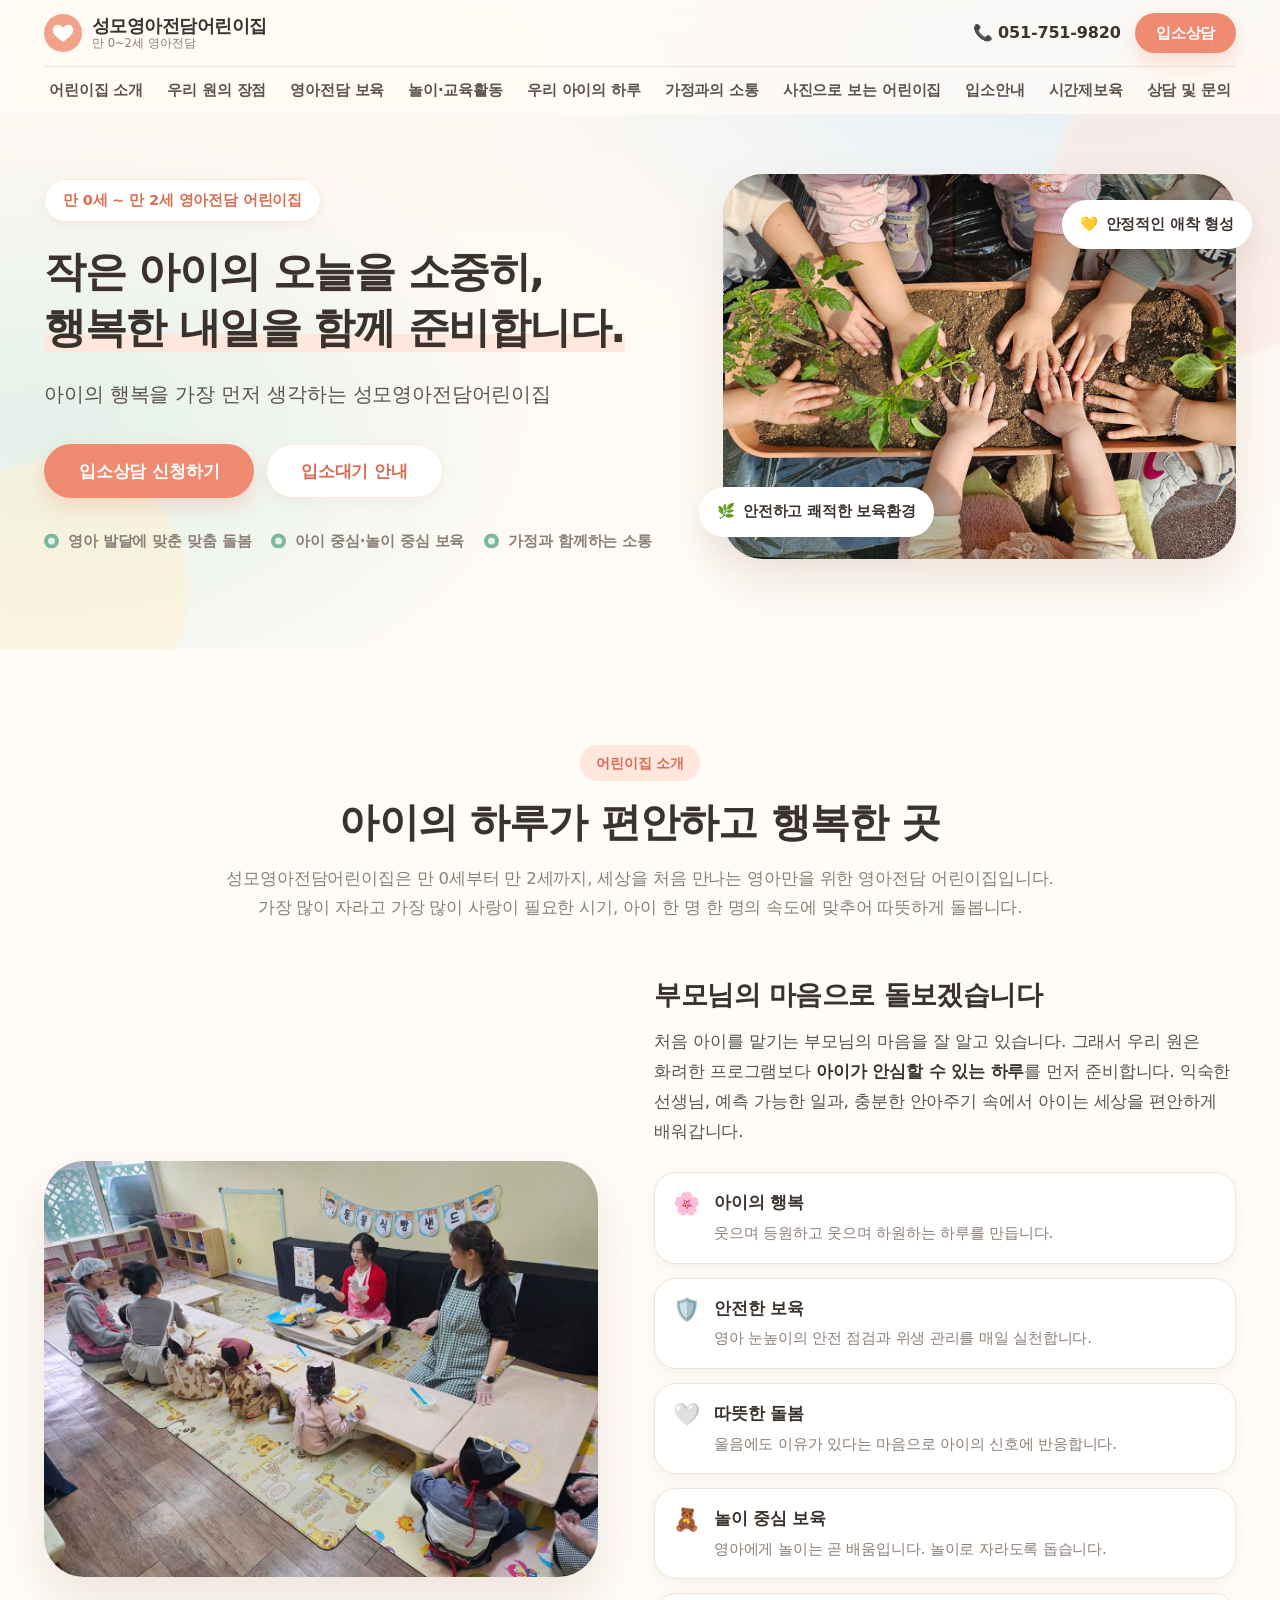
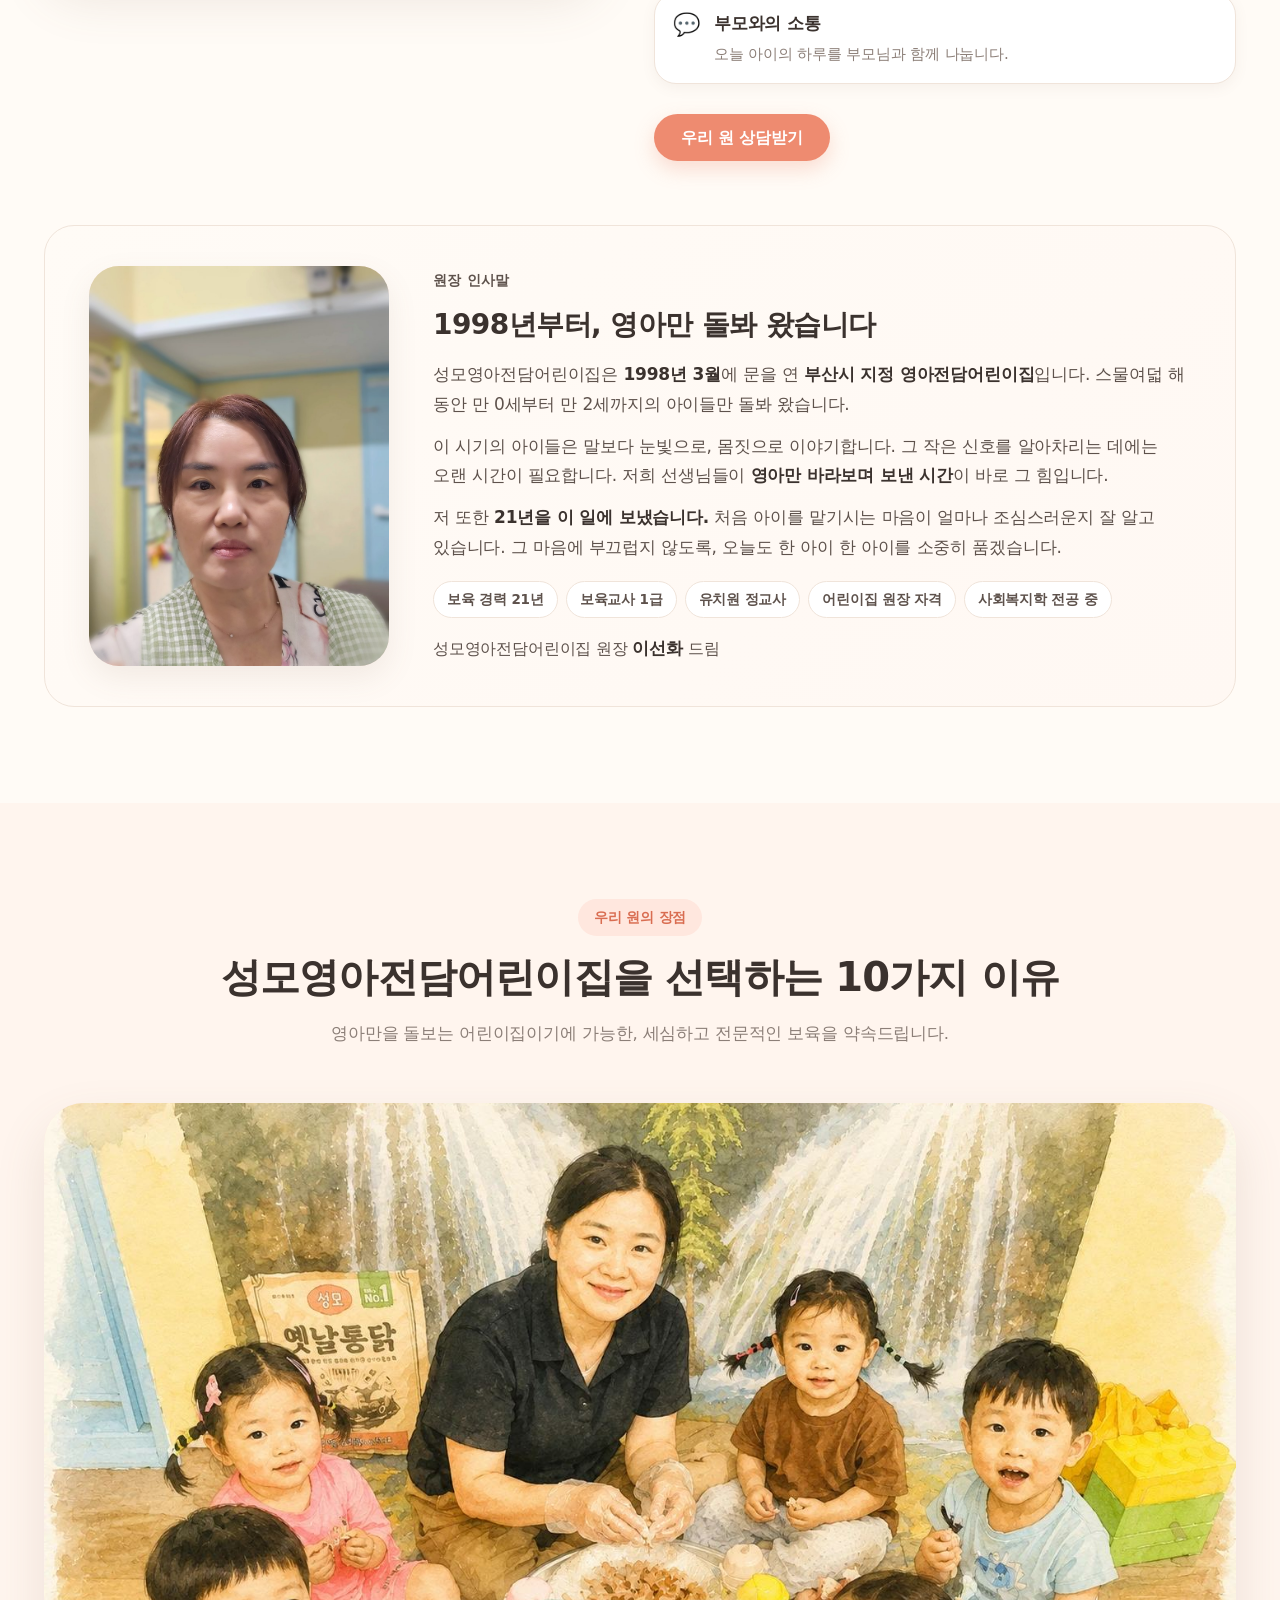
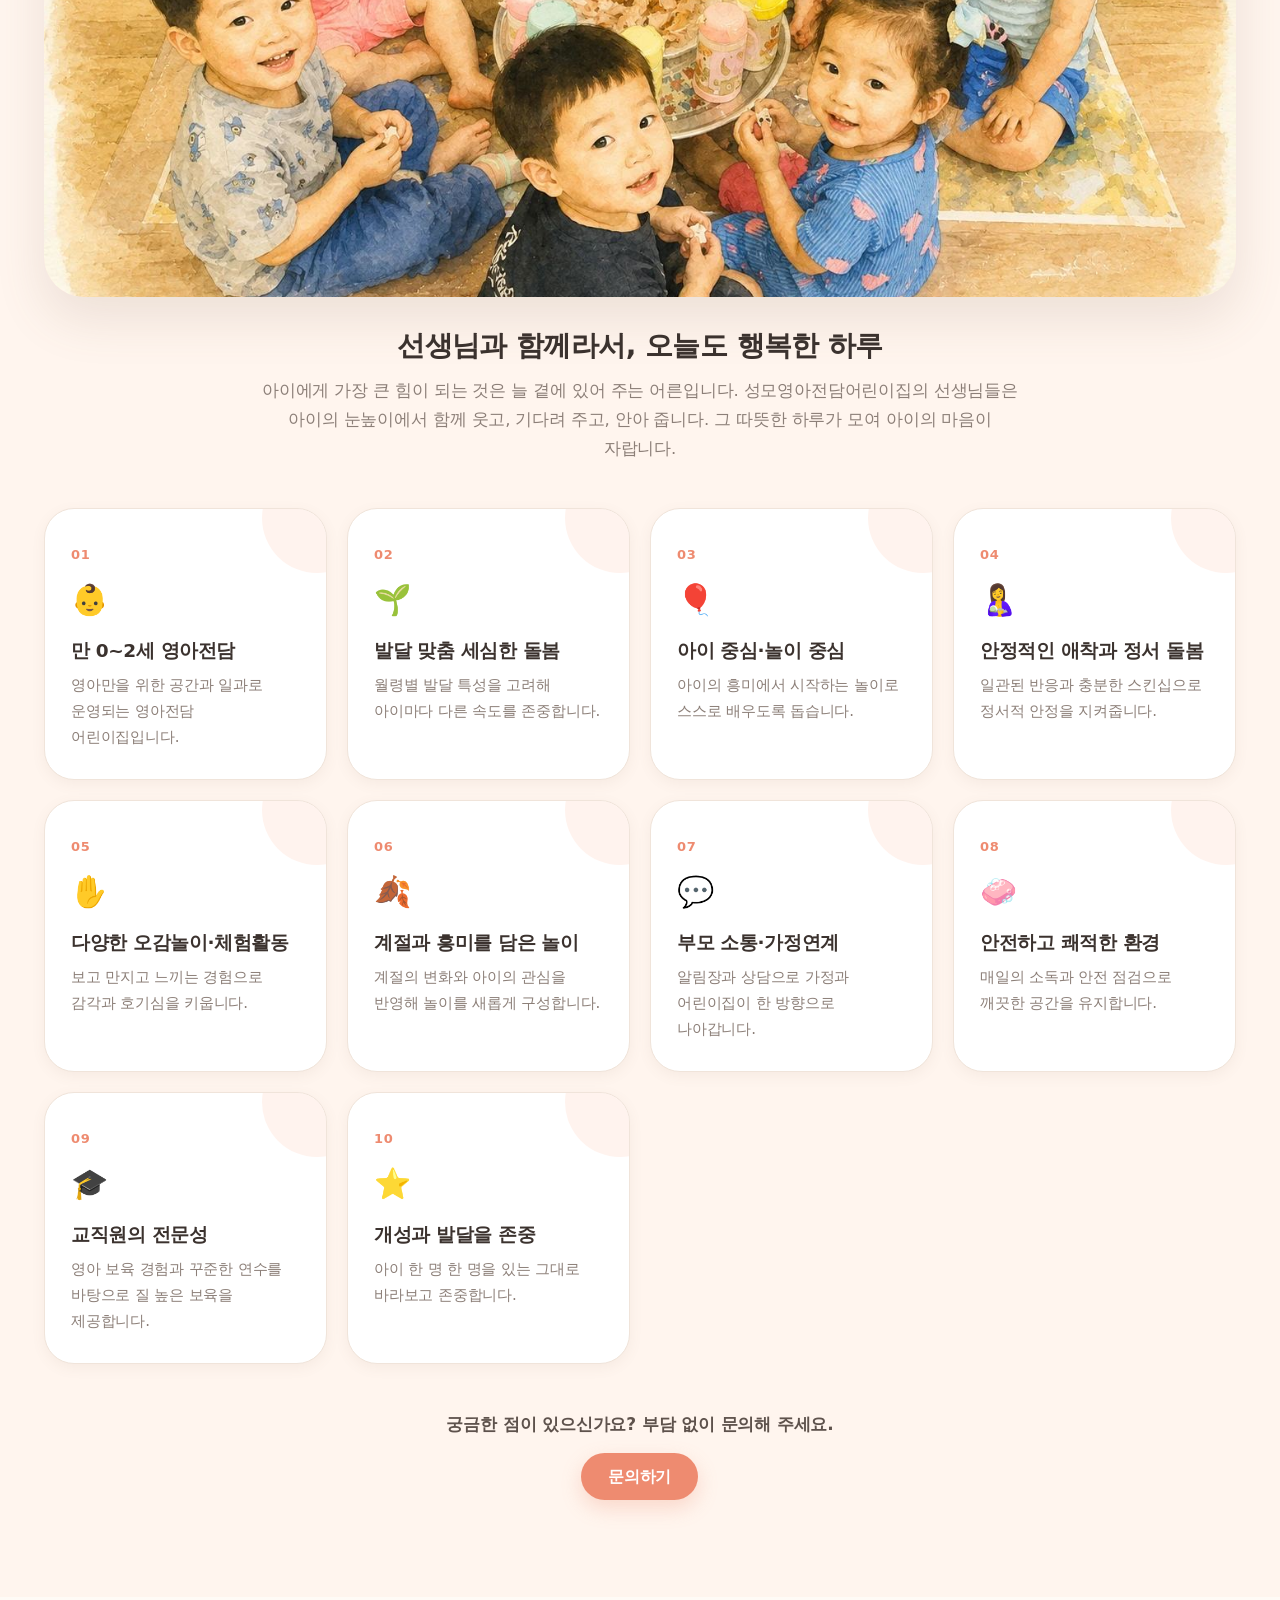
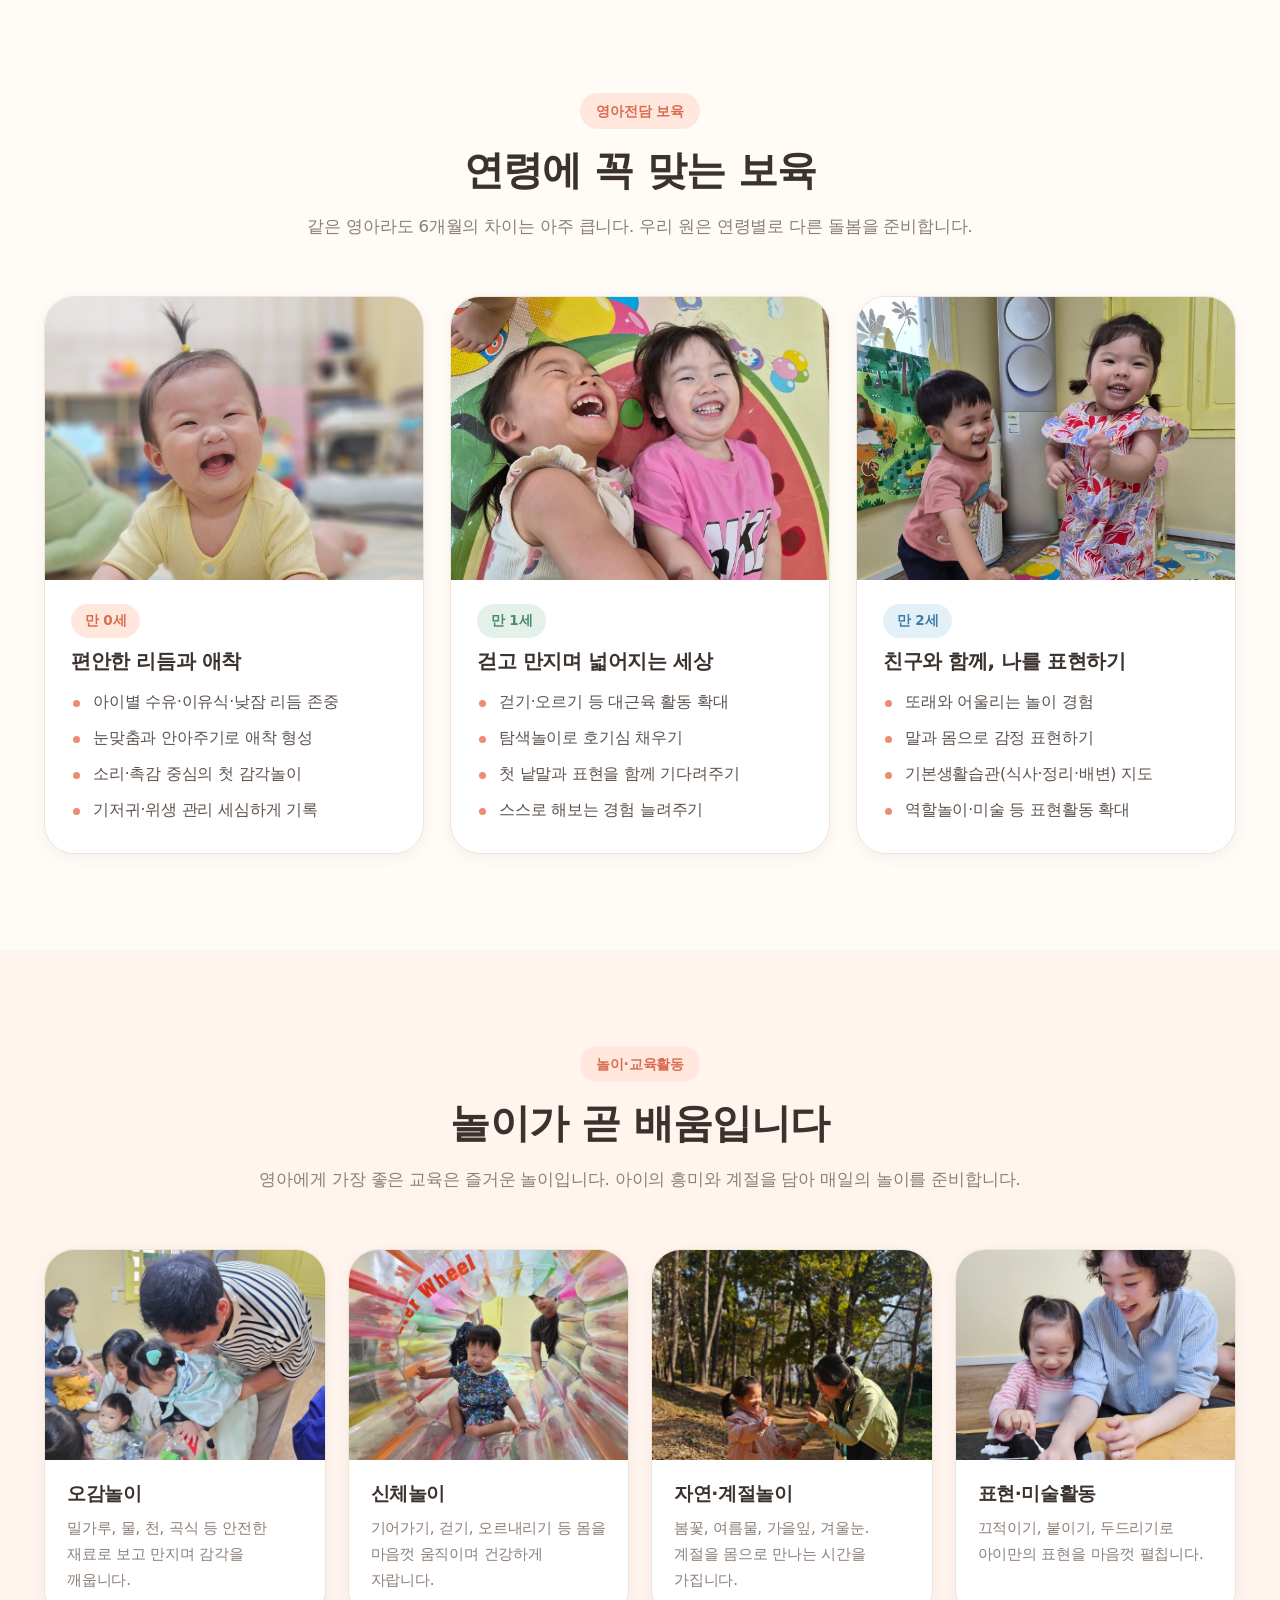
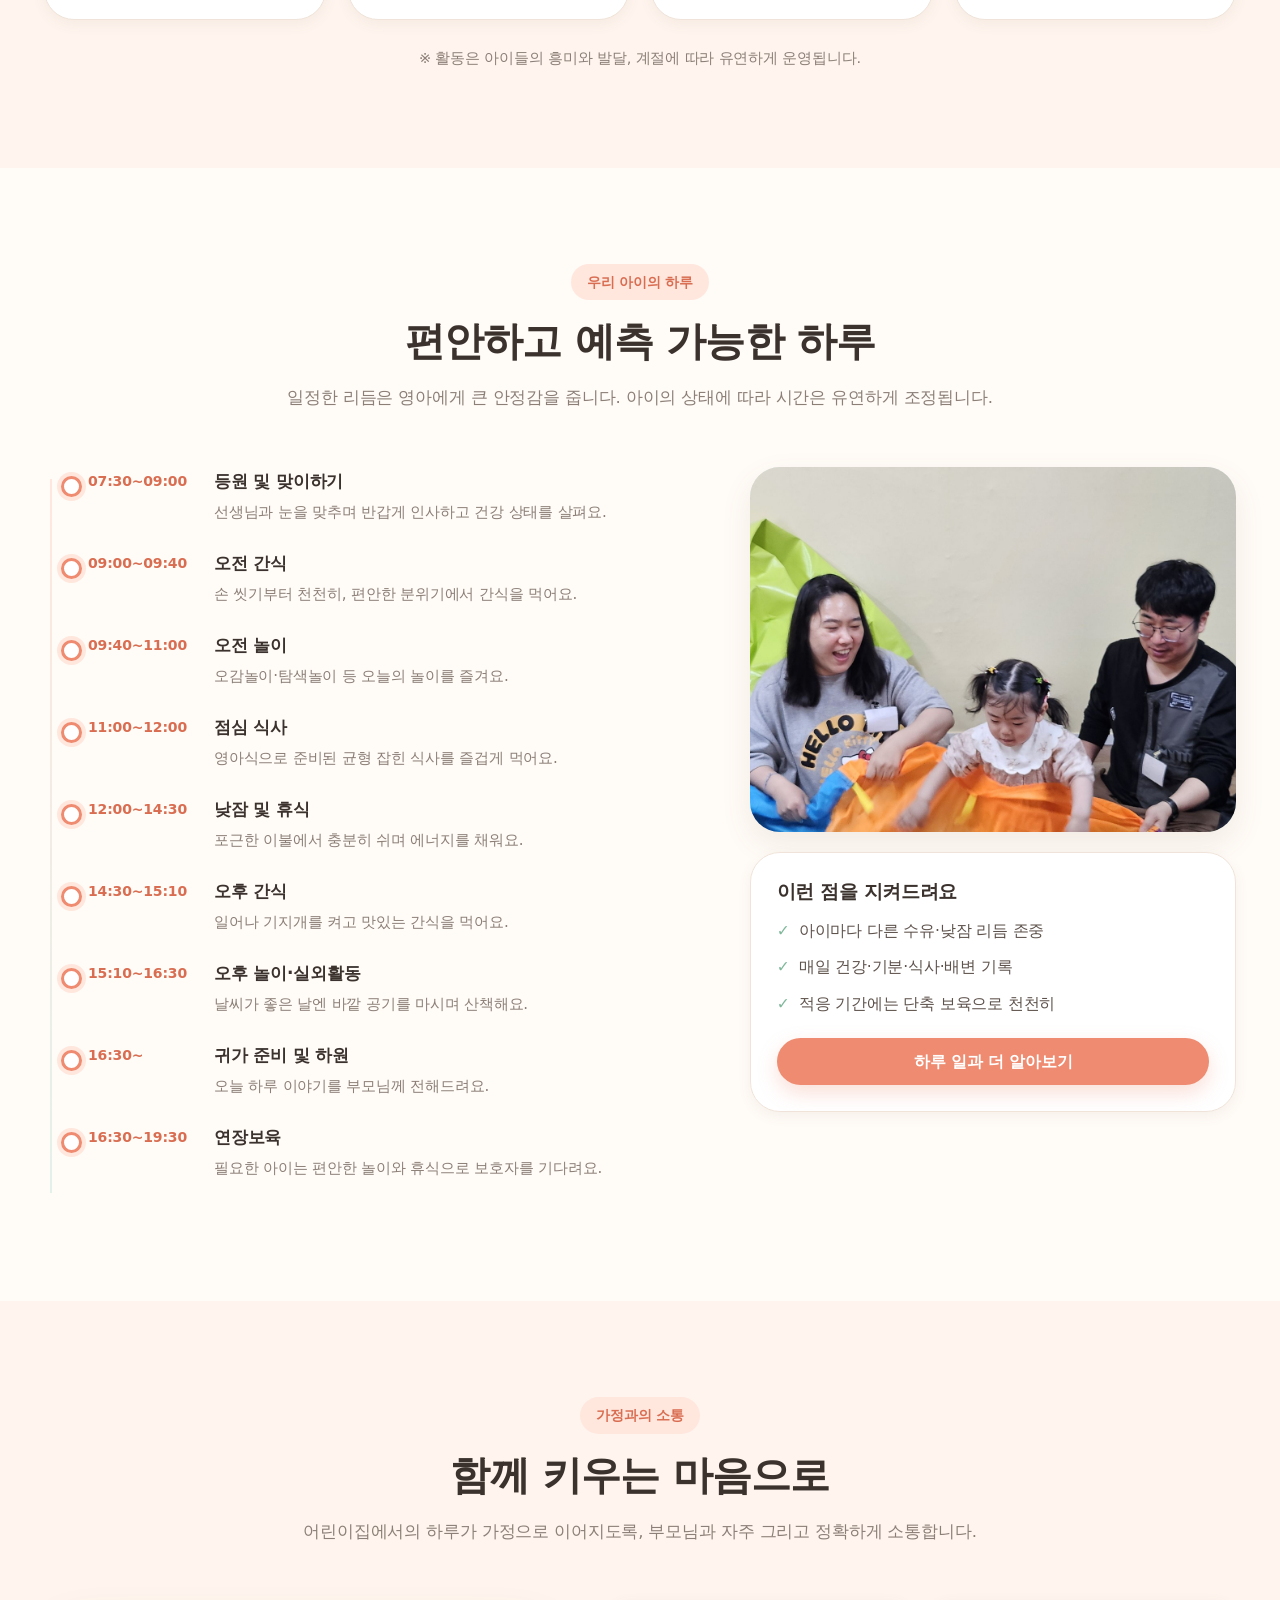
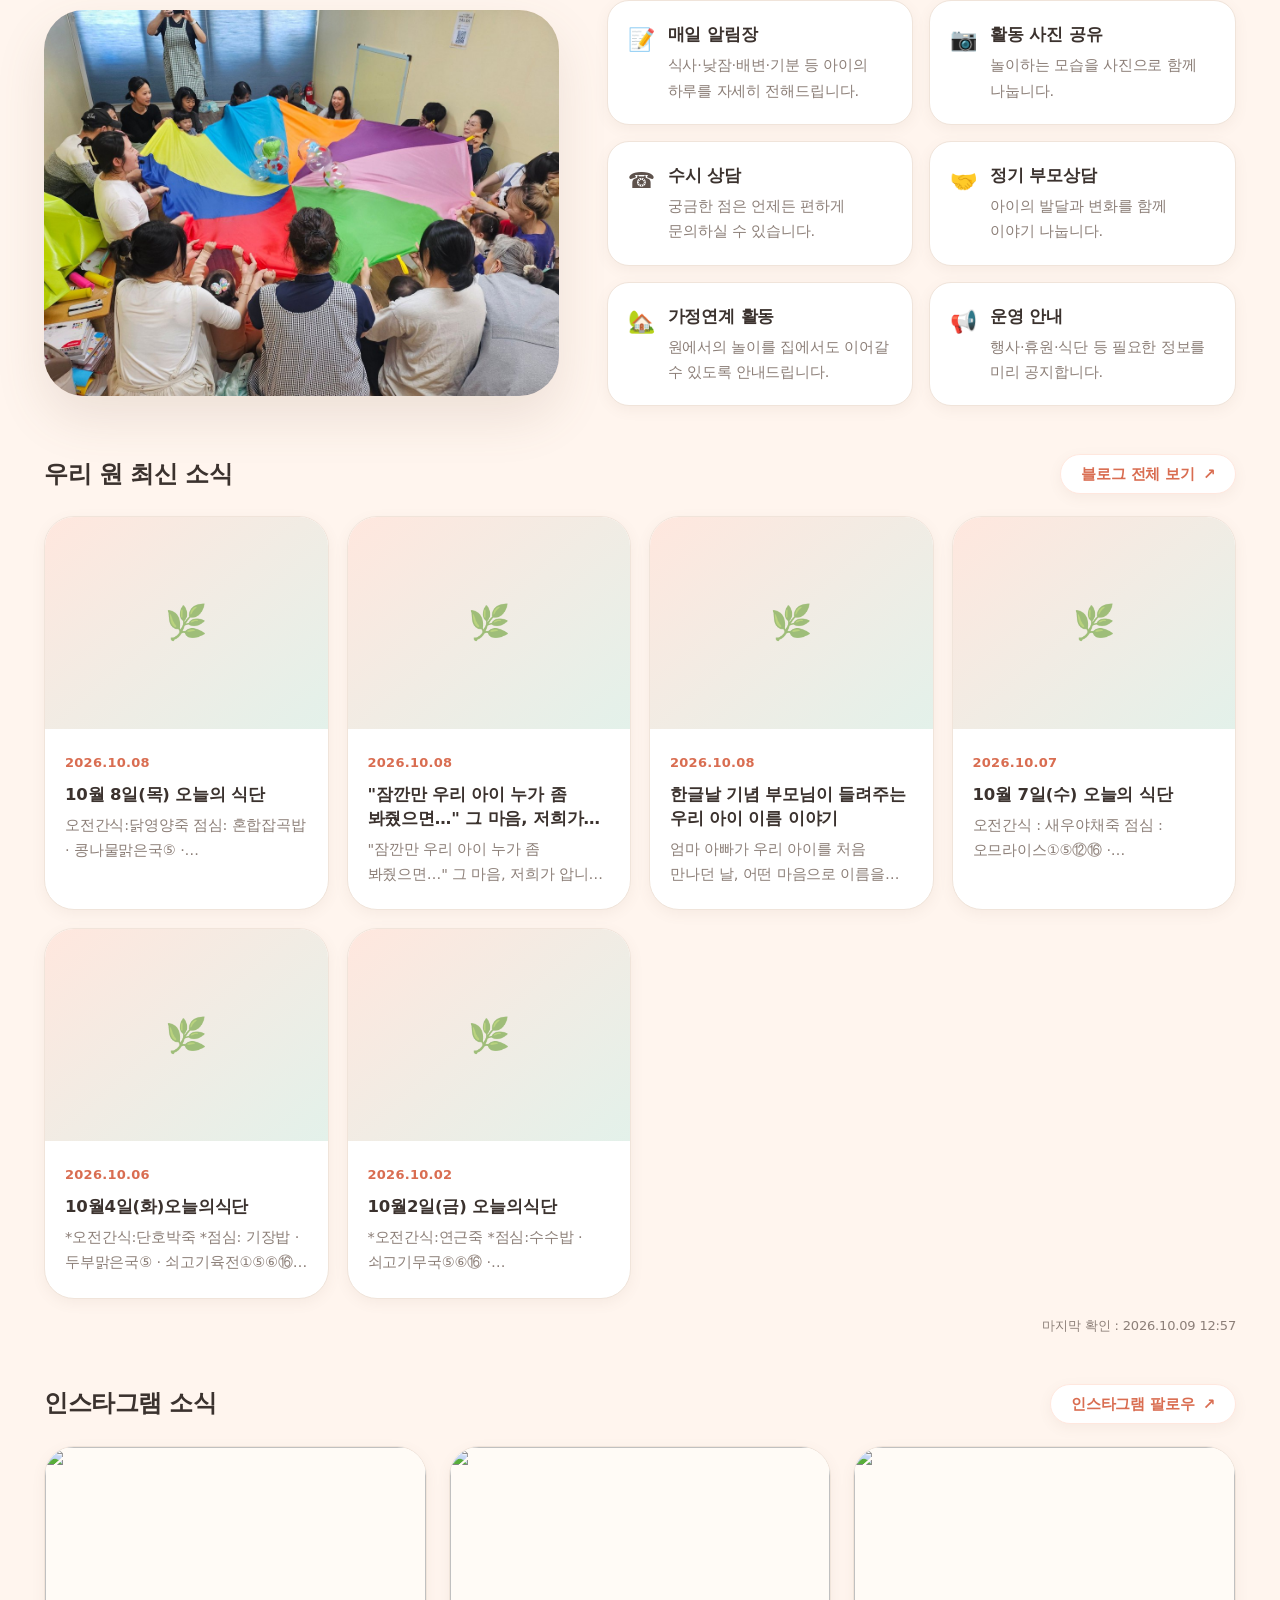
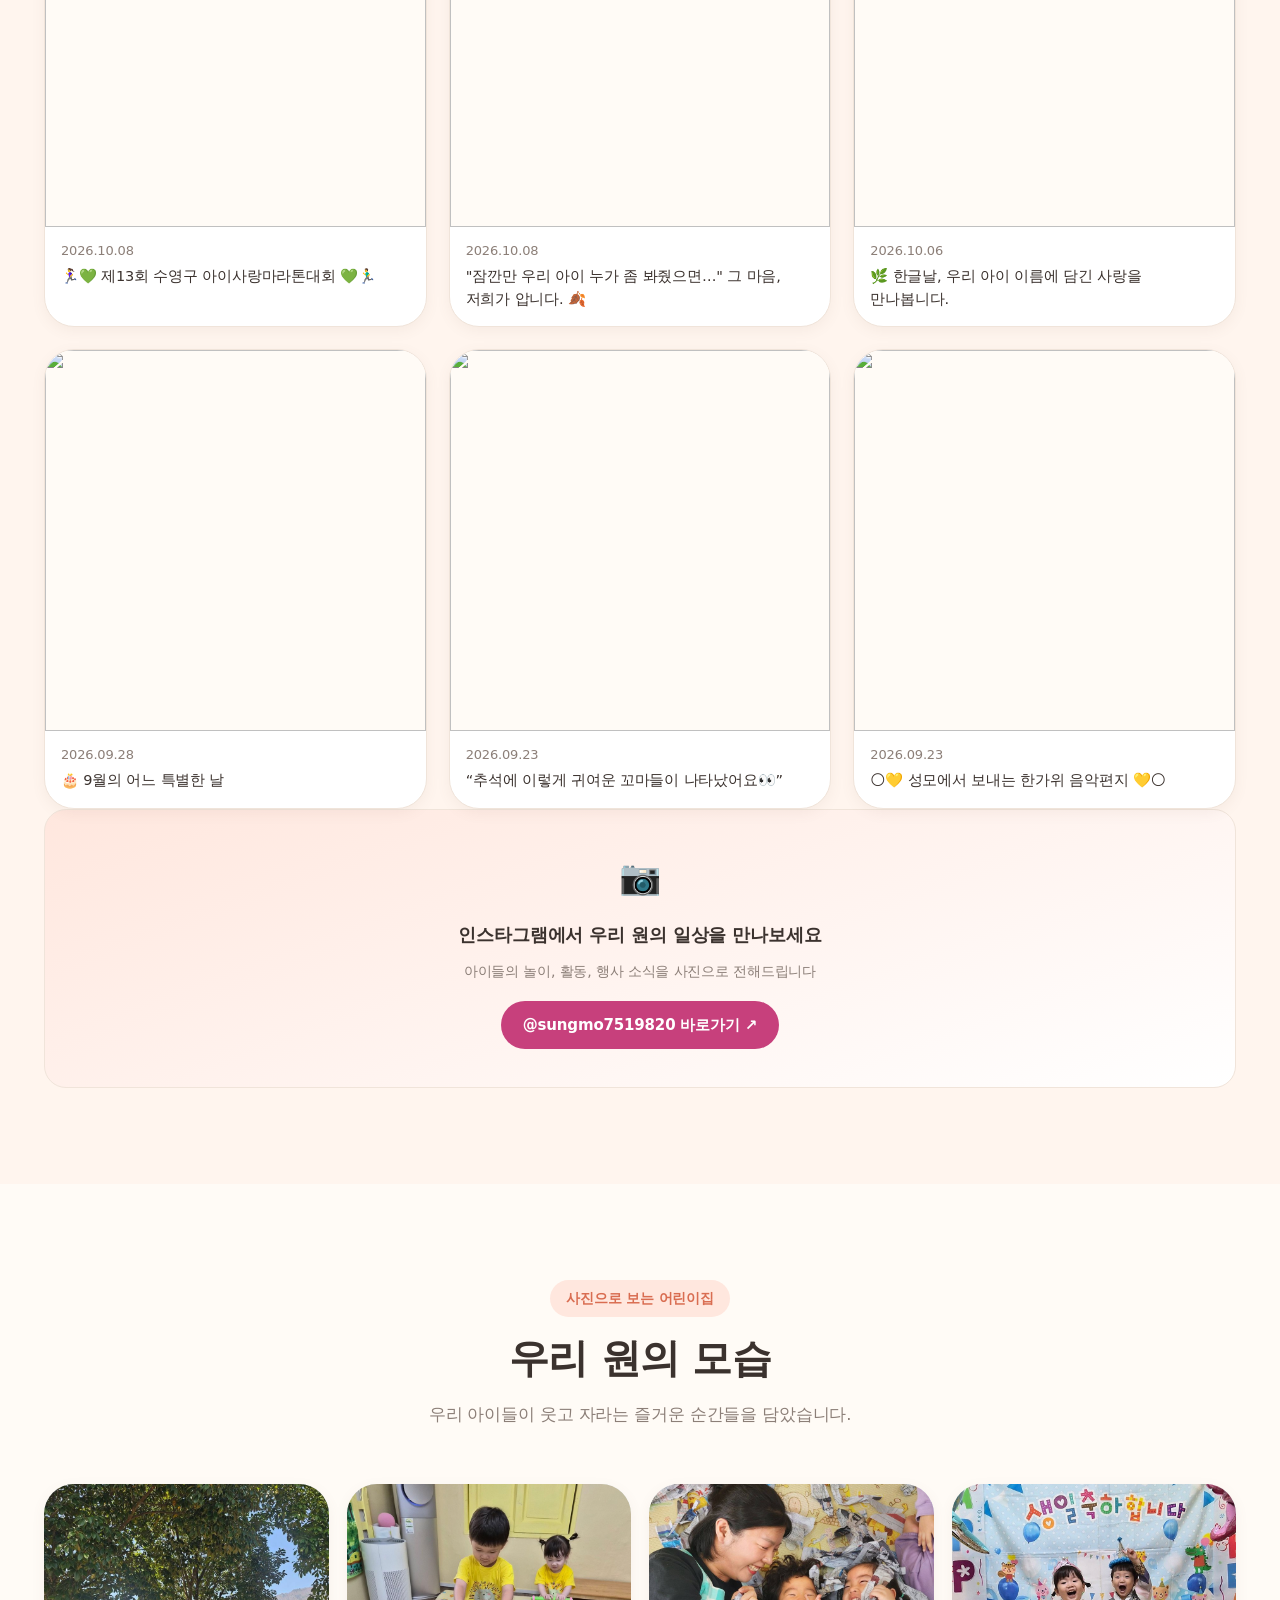
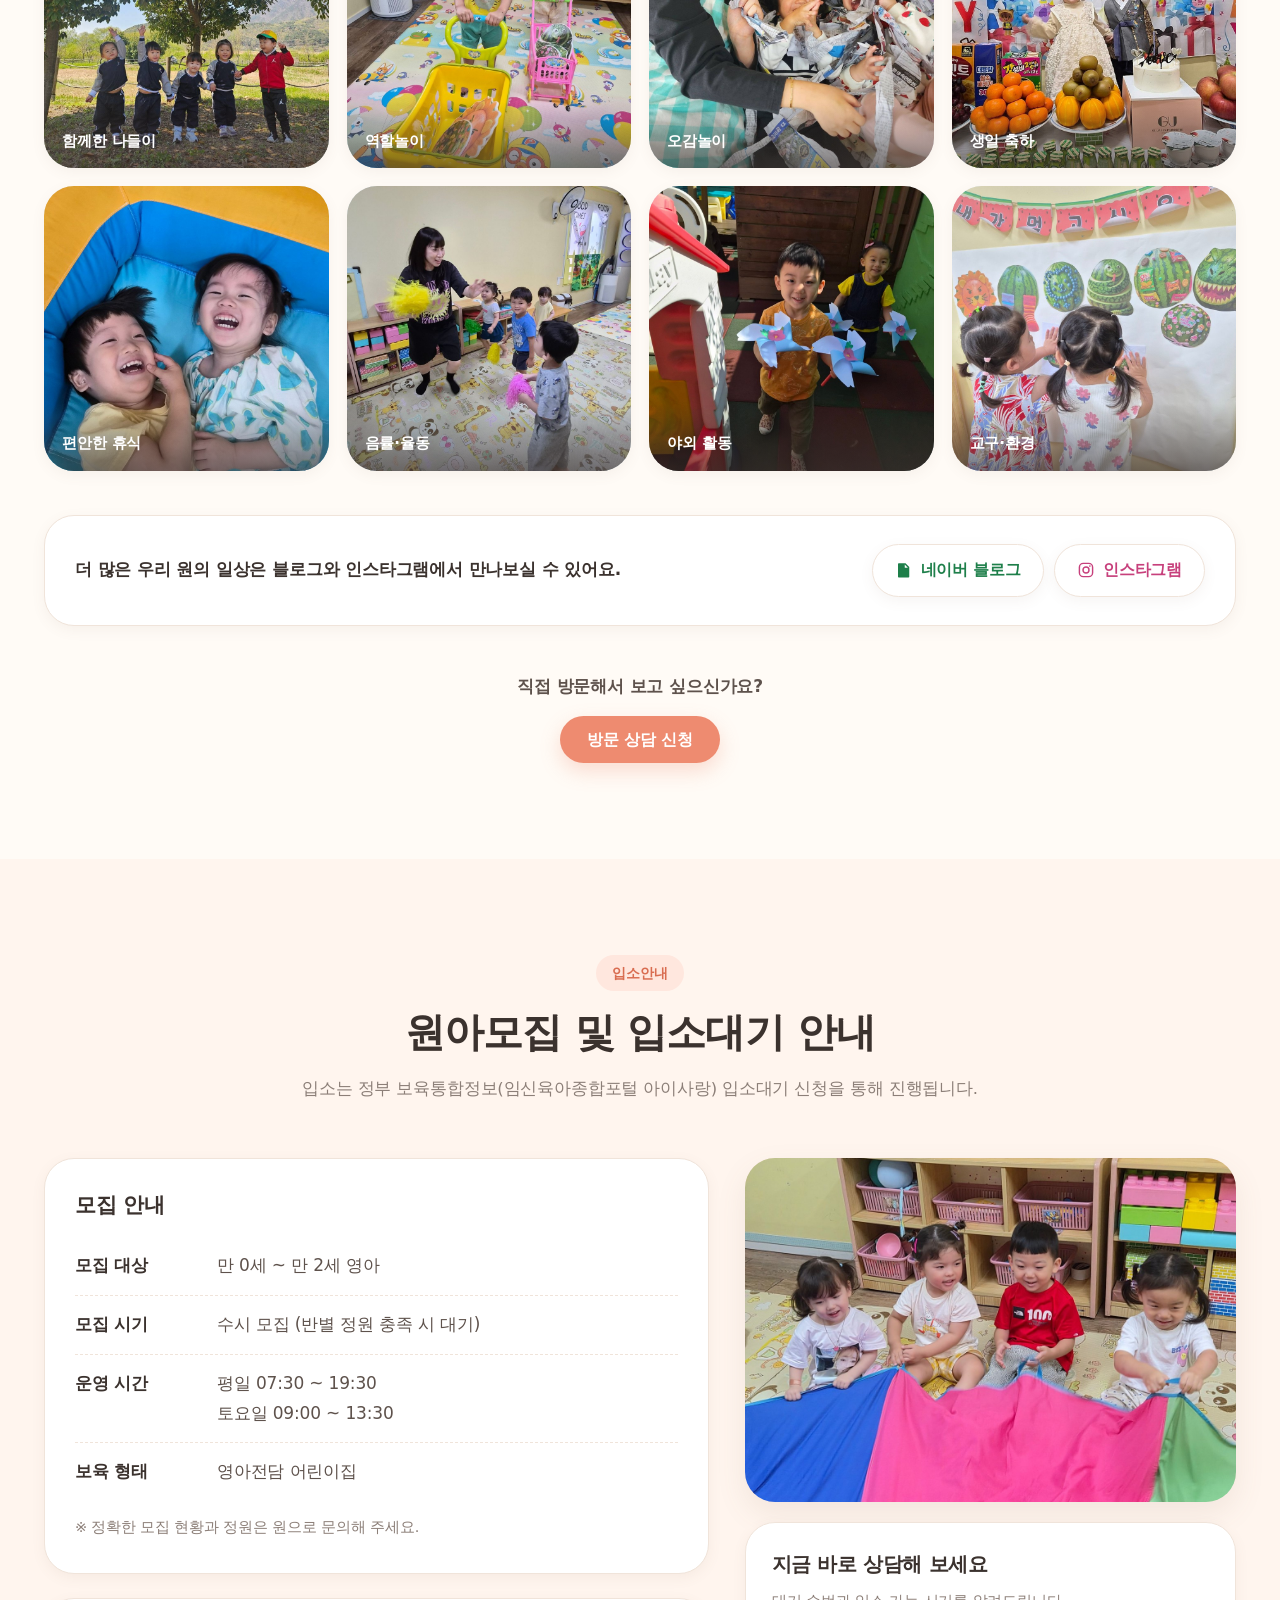
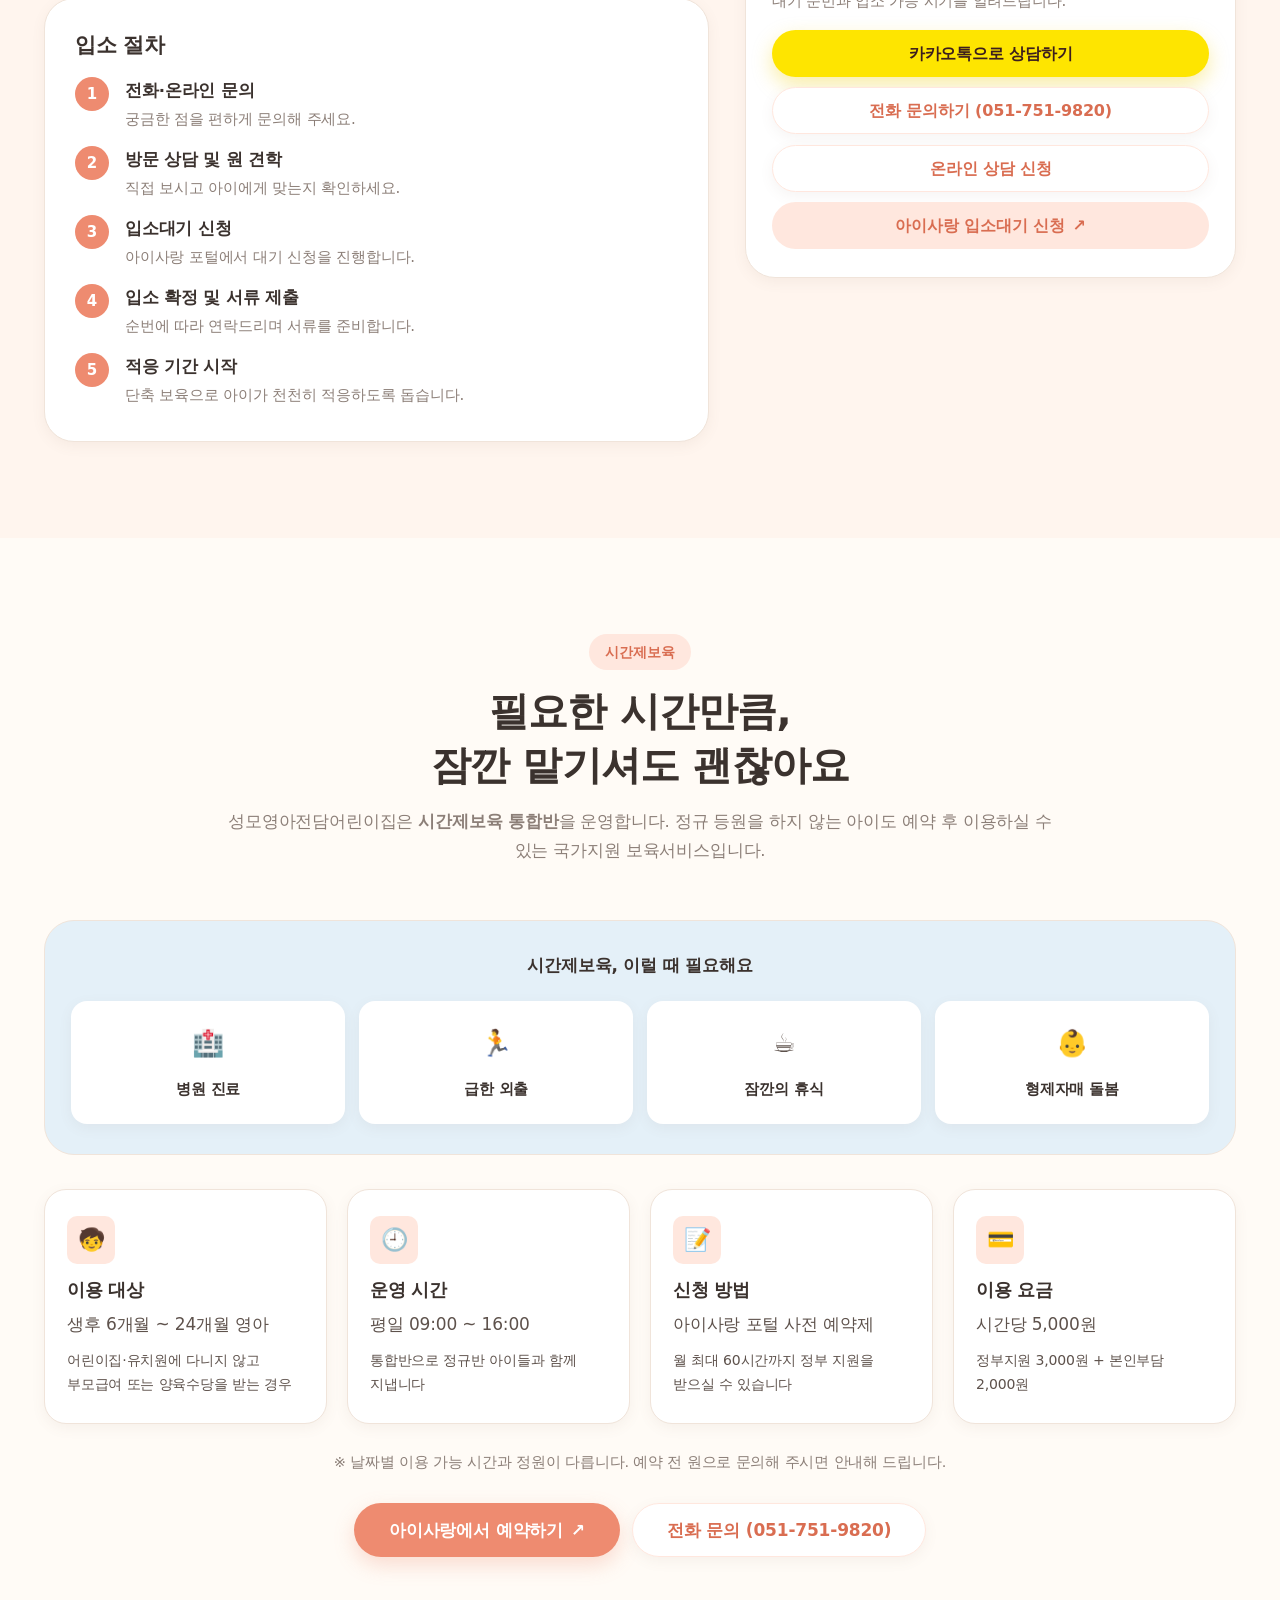
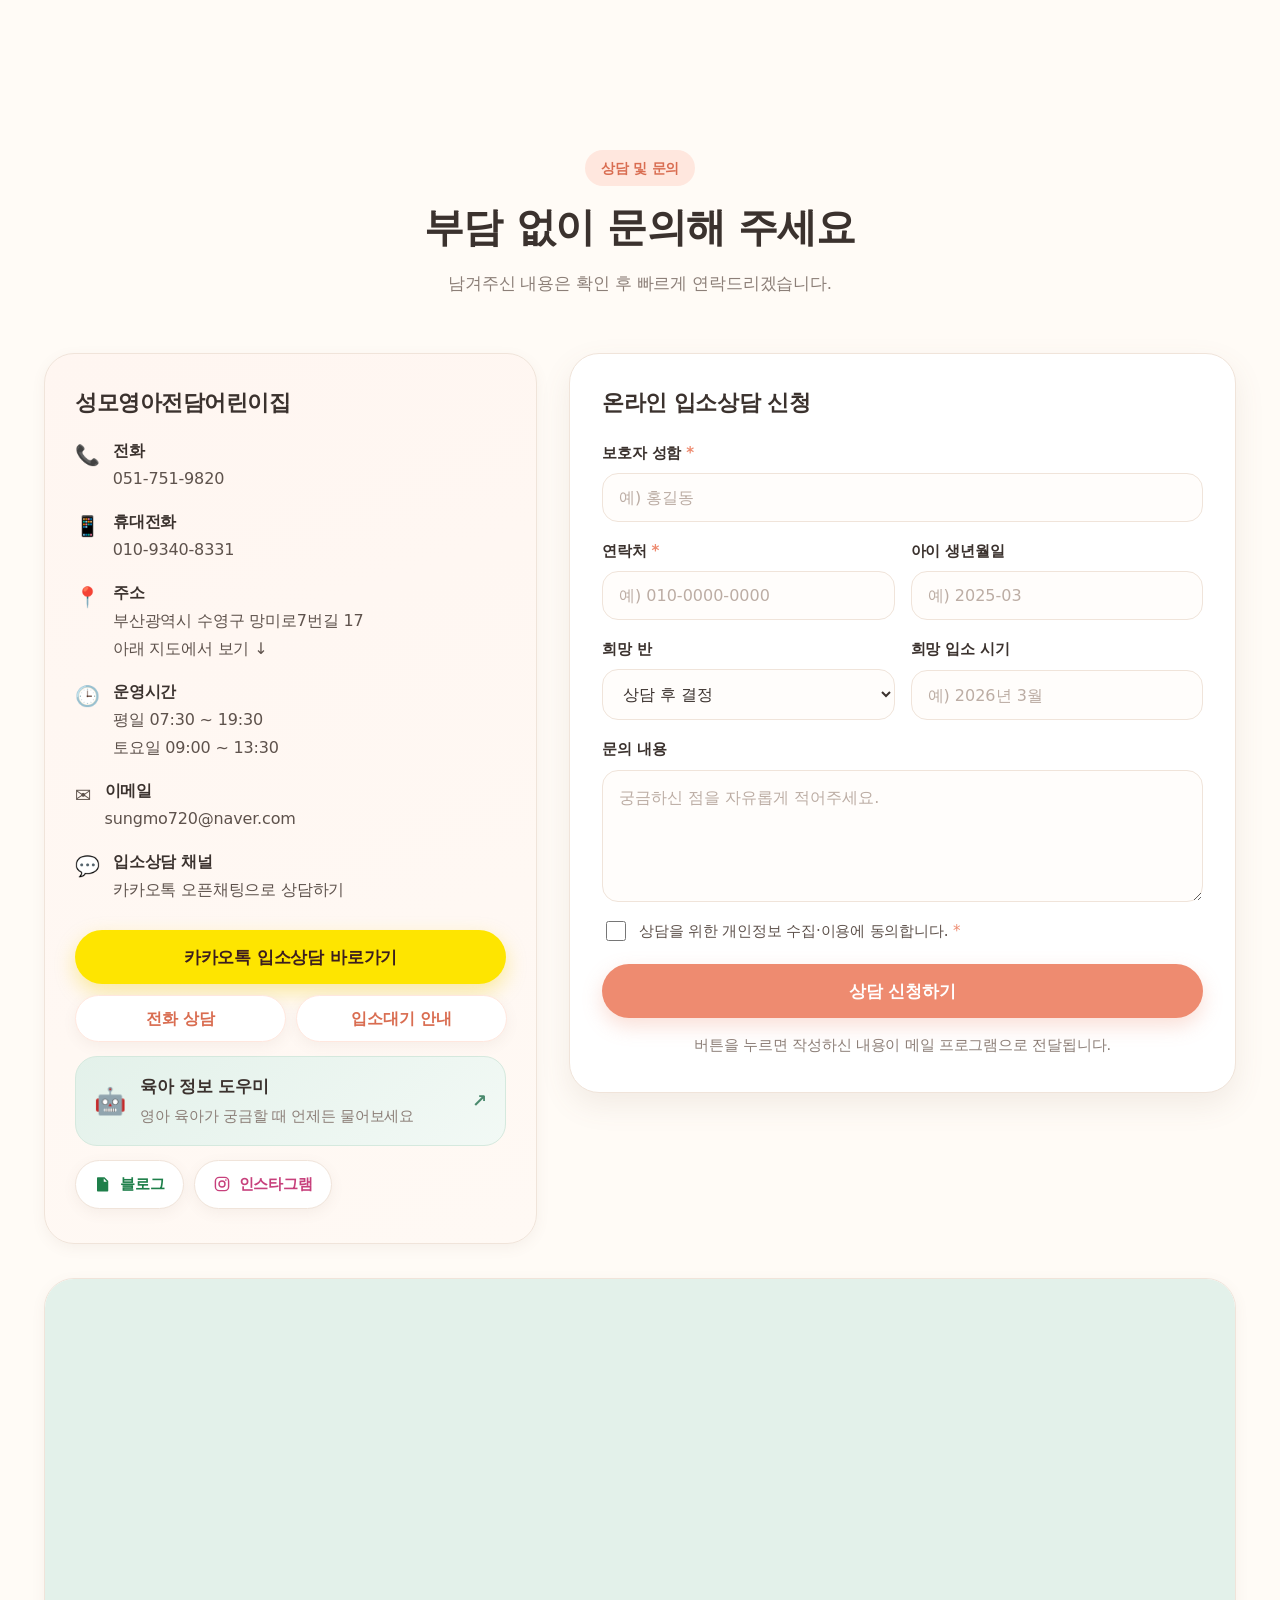
==== commit a5207af1: "원장 사진 보정 및 자격 표기 수정 - 사진: 배경 흐리게, 피부결 정돈, 밝기·색감·선명도 보정 - "사회복지 과정 수학 중" → "사회복지학 전공 중"  Co-Authored-" ====
--- a/index.html
+++ b/index.html
@@ -255,7 +255,7 @@
             <li>보육교사 1급</li>
             <li>유치원 정교사</li>
             <li>어린이집 원장 자격</li>
-            <li>사회복지 과정 수학 중</li>
+            <li>사회복지학 전공 중</li>
           </ul>
           <p class="greeting__sign">성모영아전담어린이집 원장 <b>이선화</b> 드림</p>
         </div>
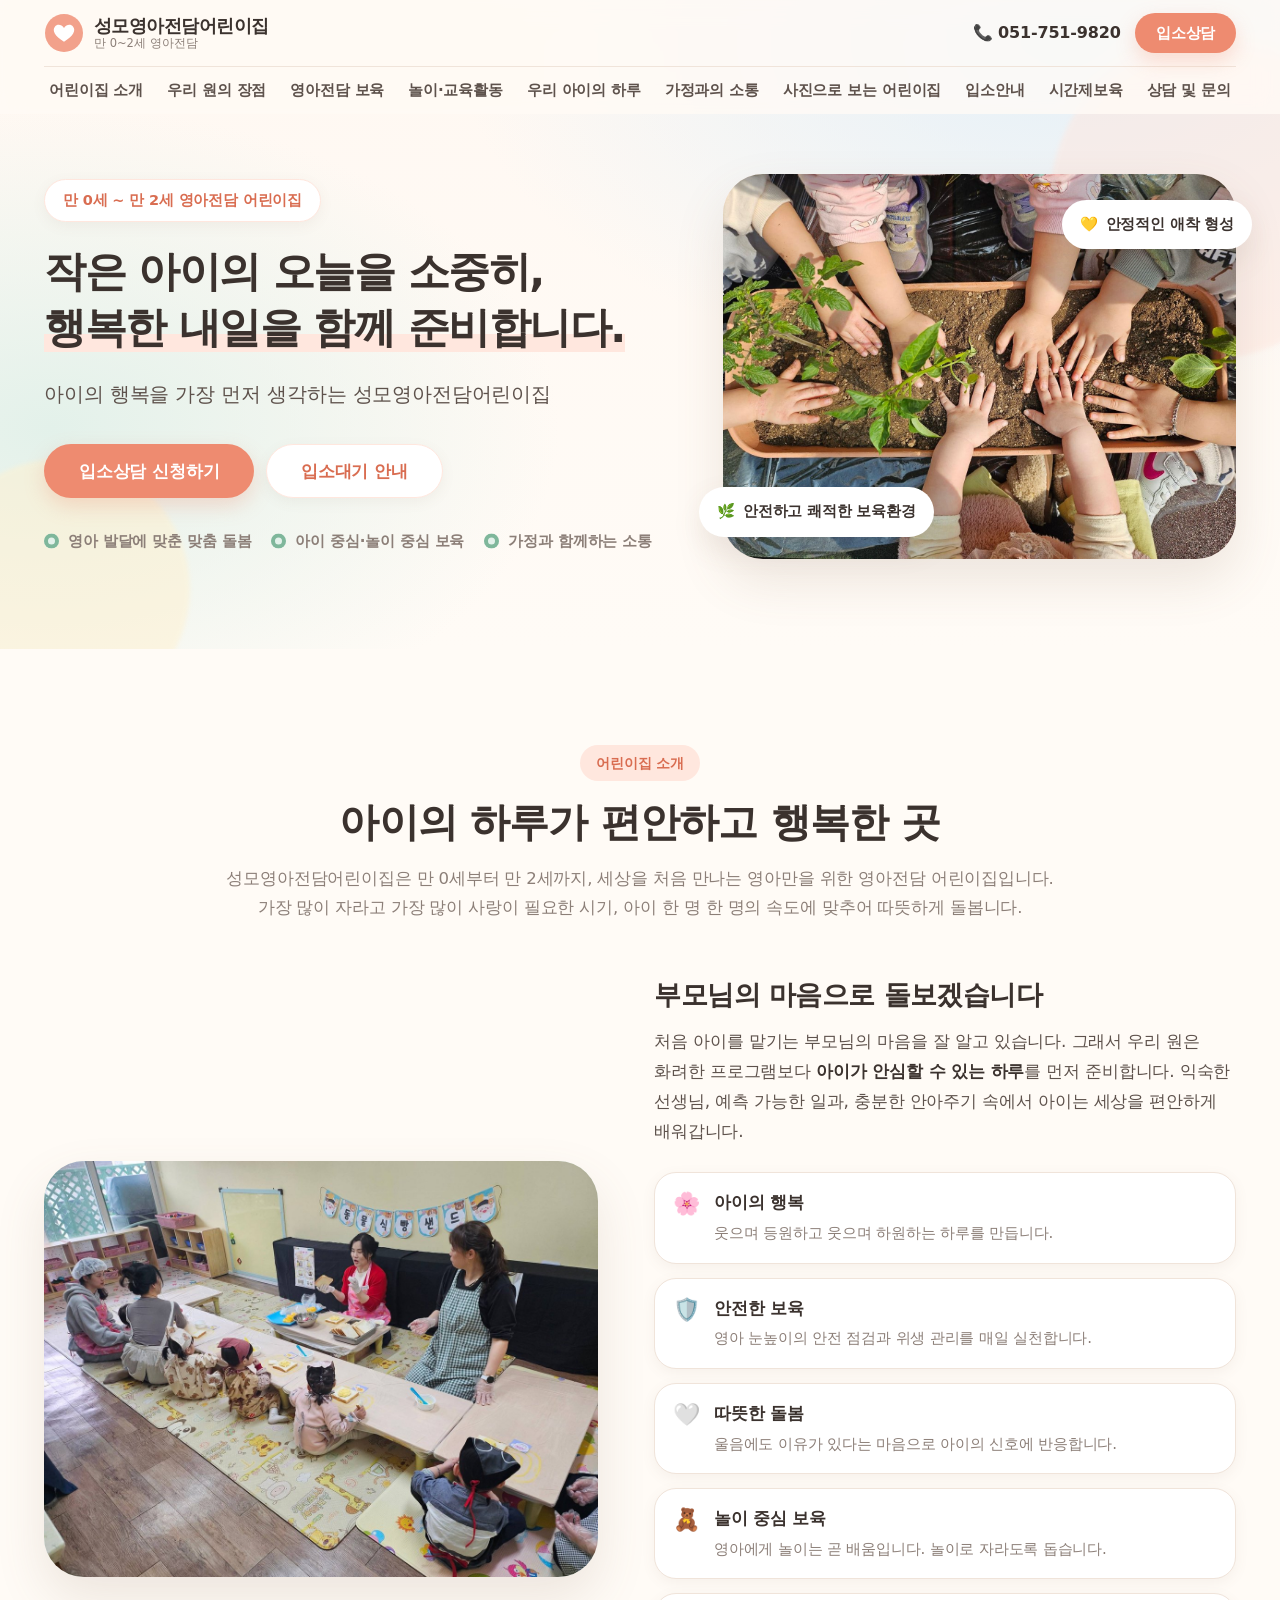
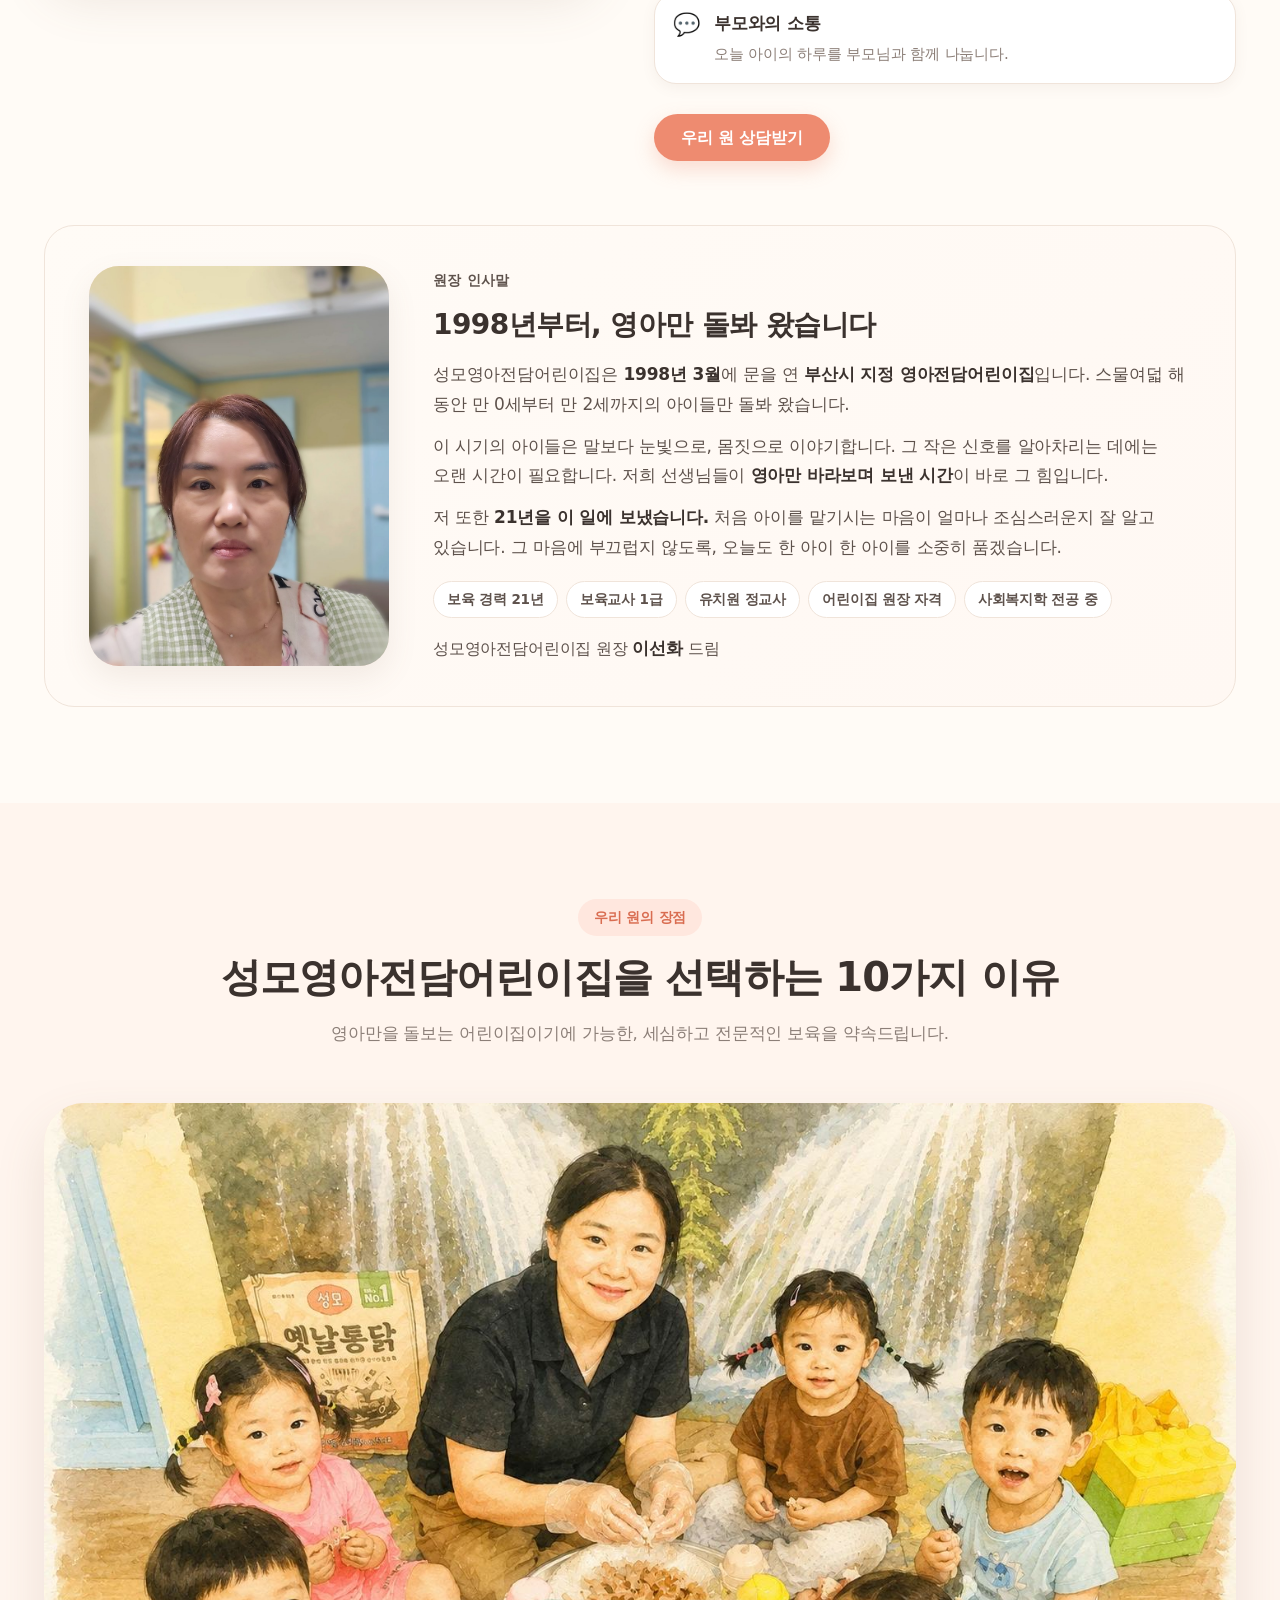
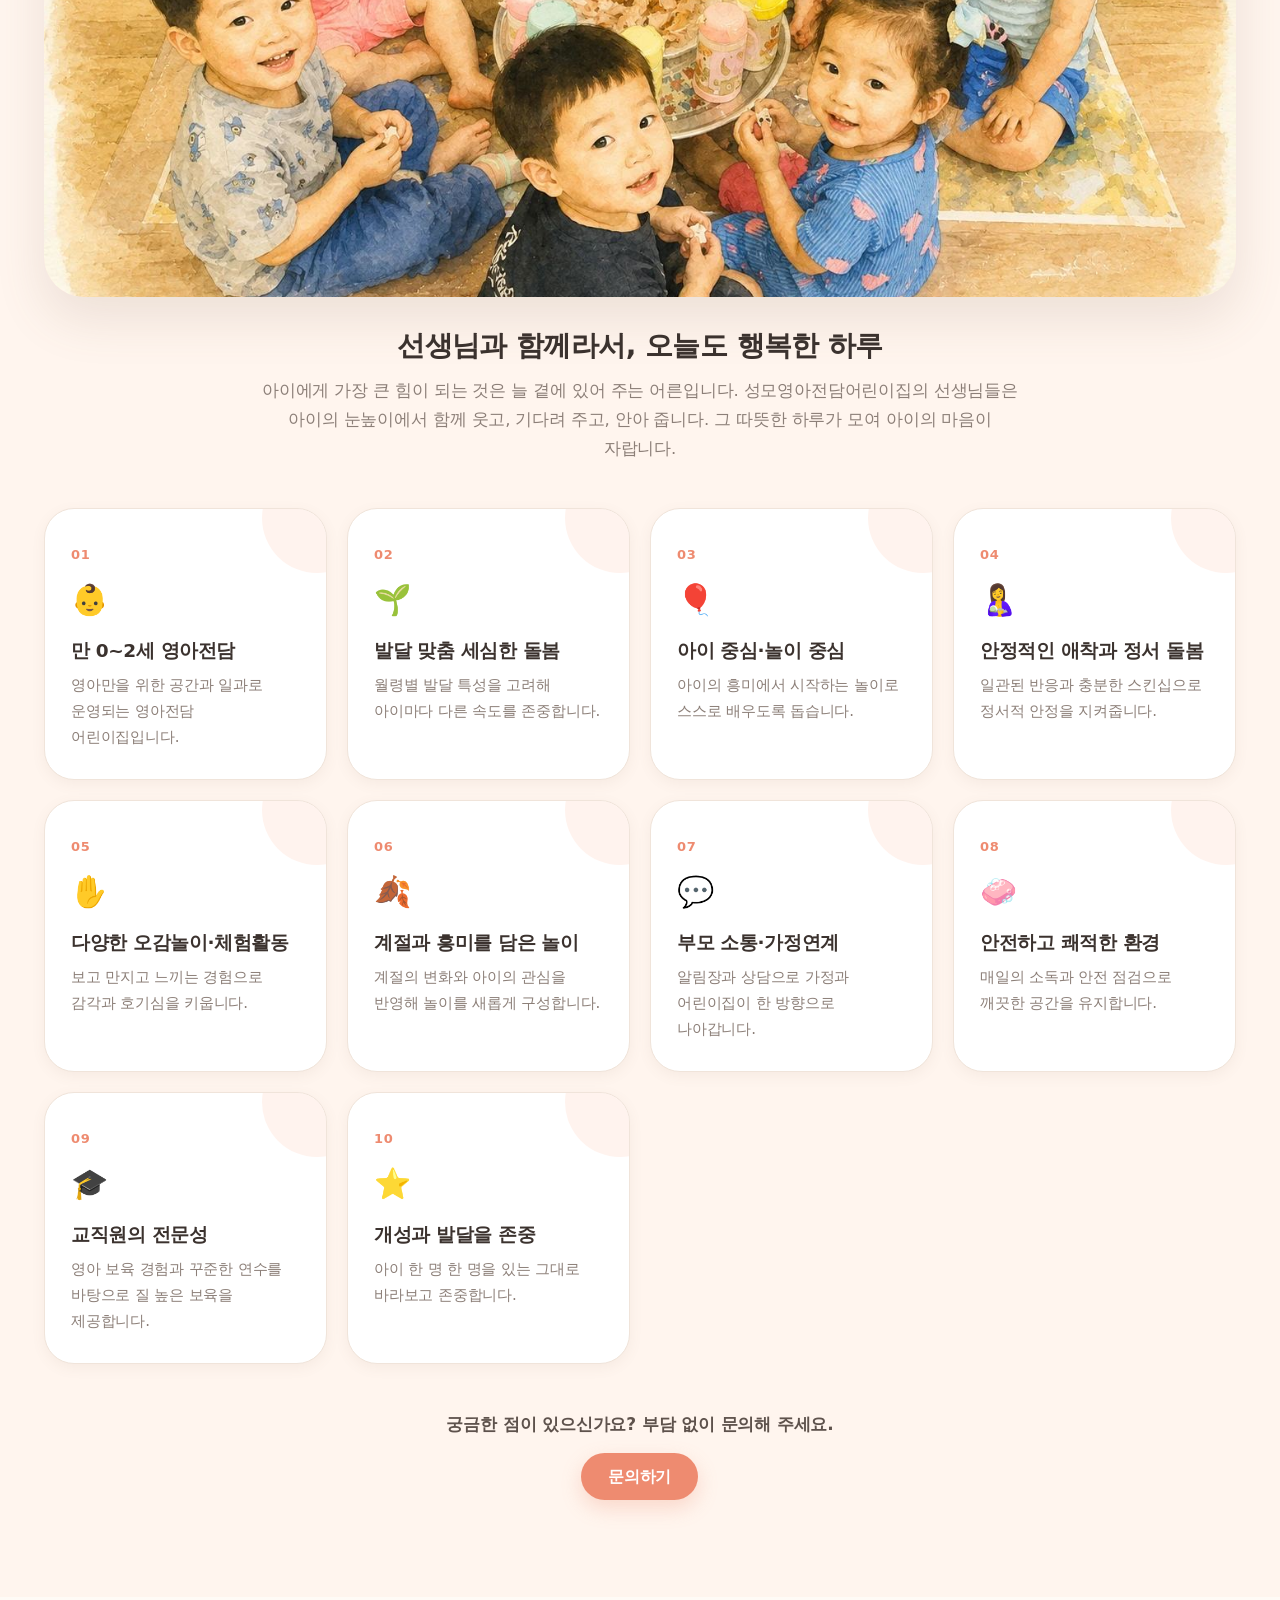
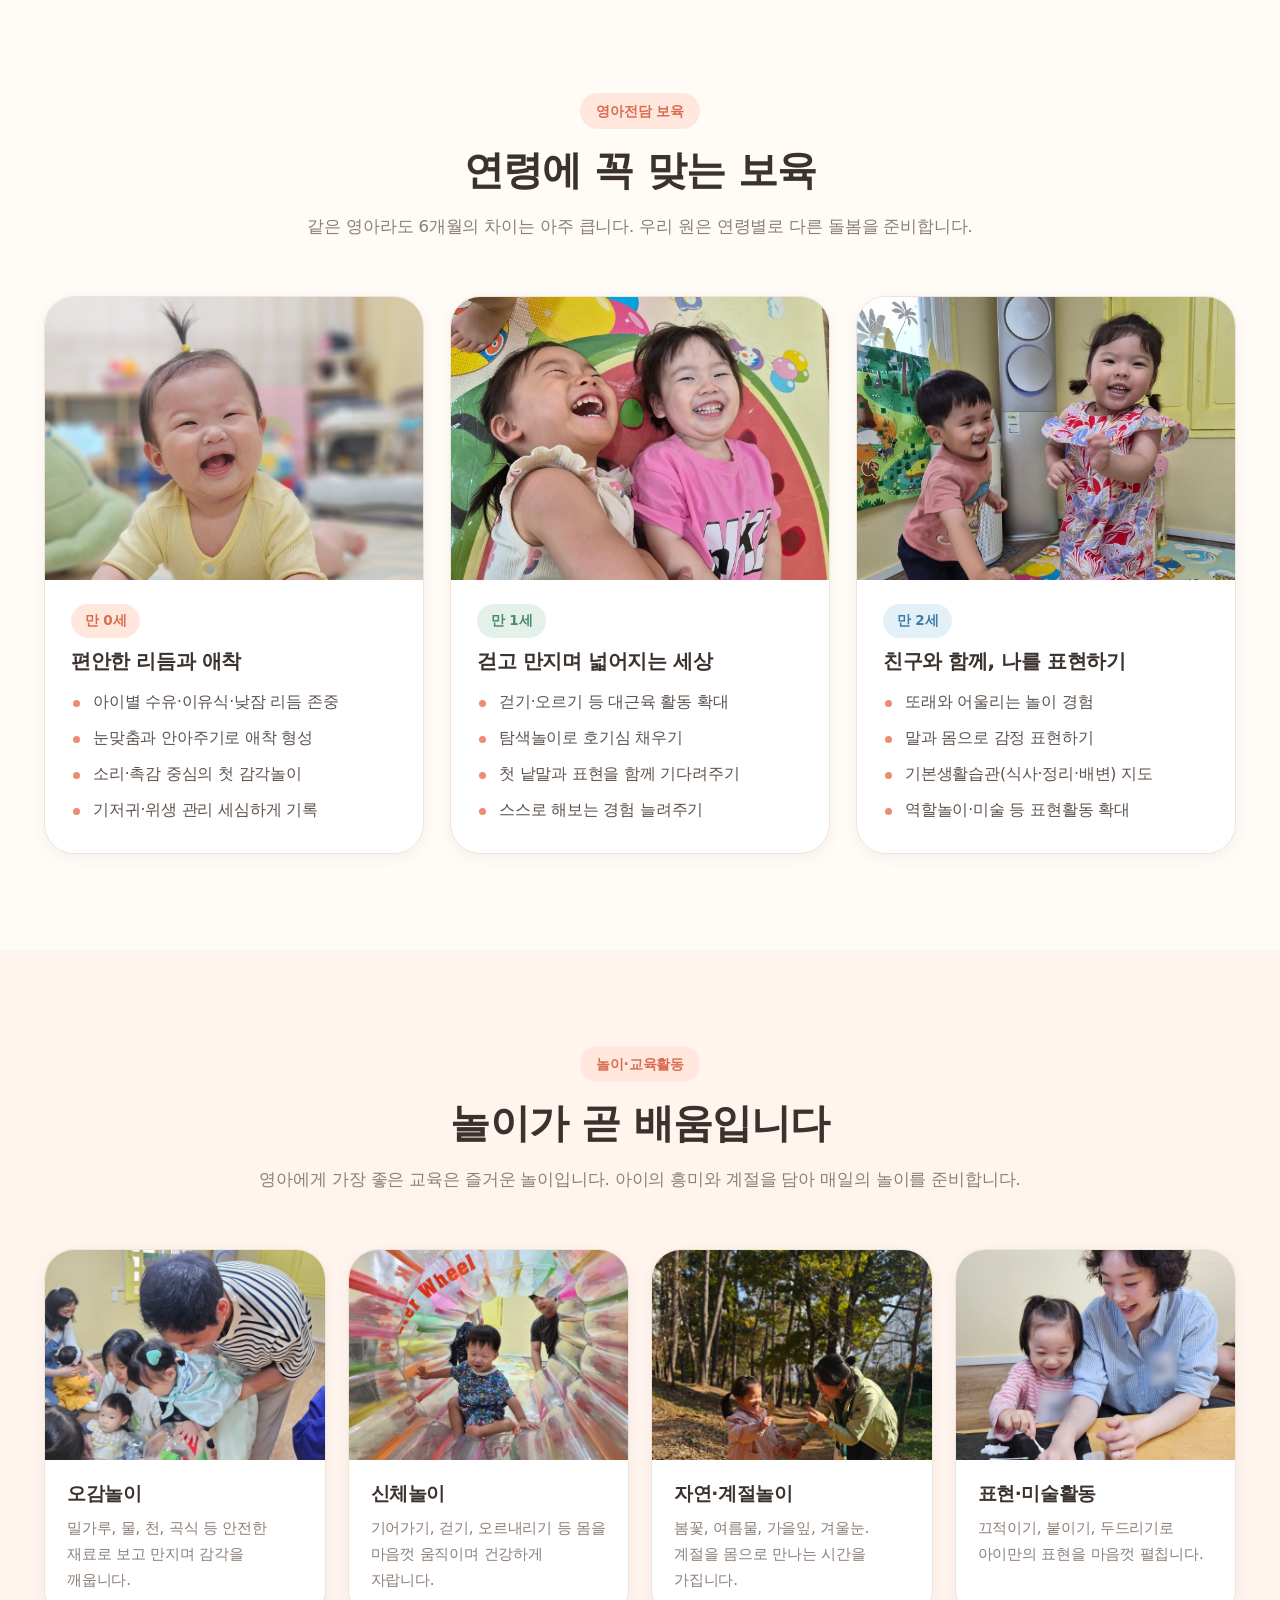
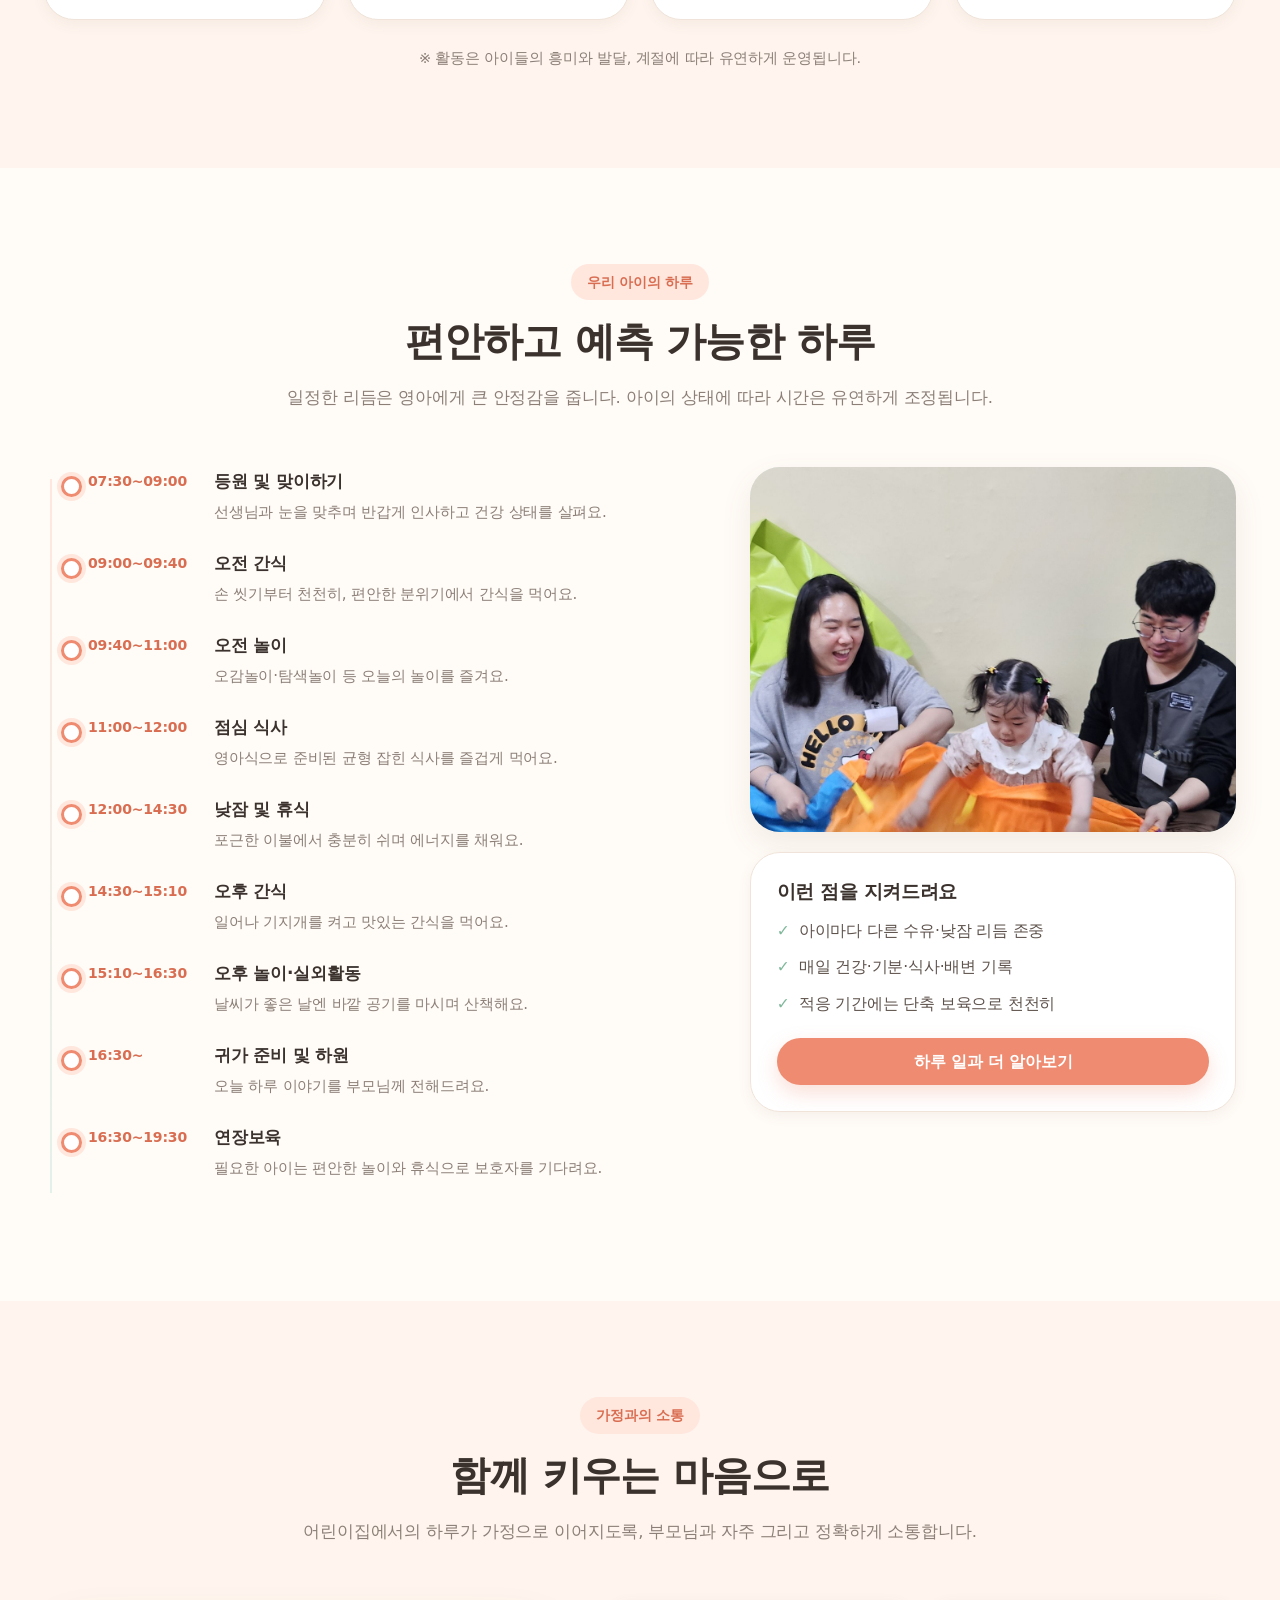
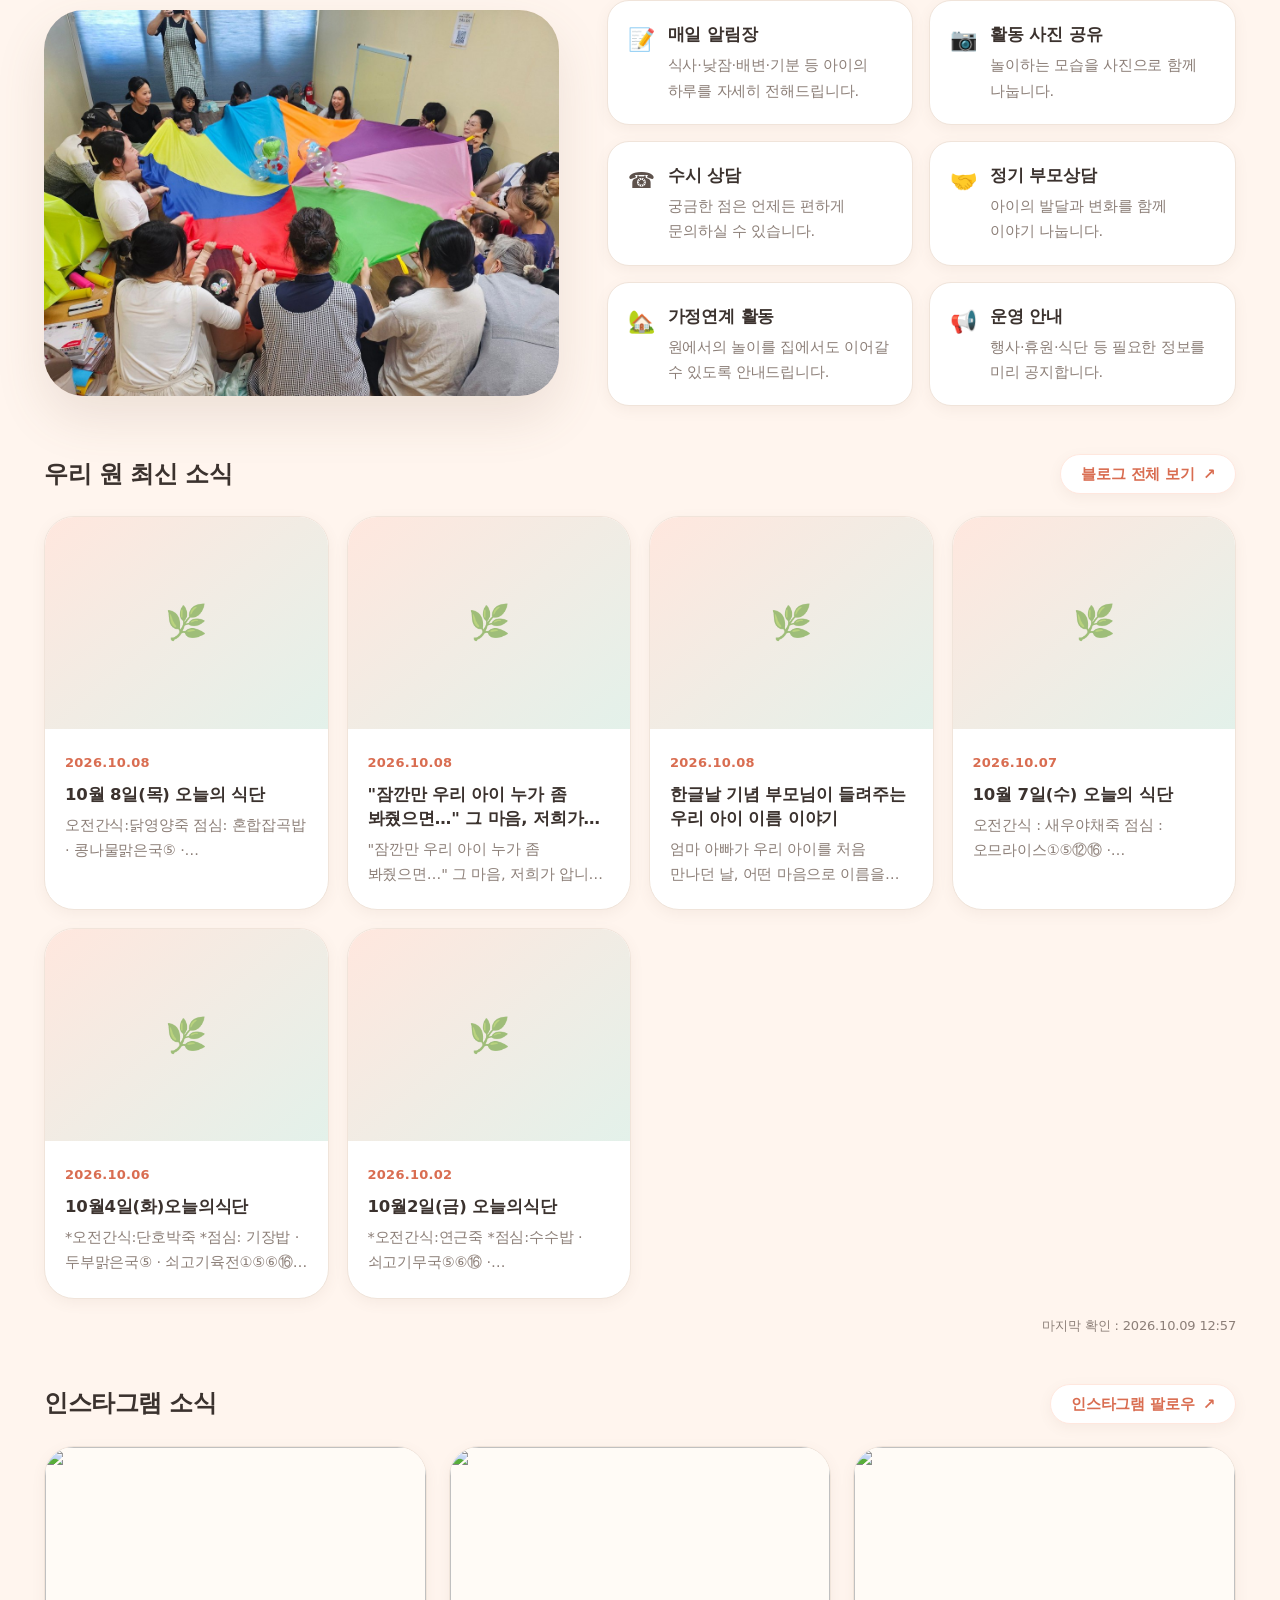
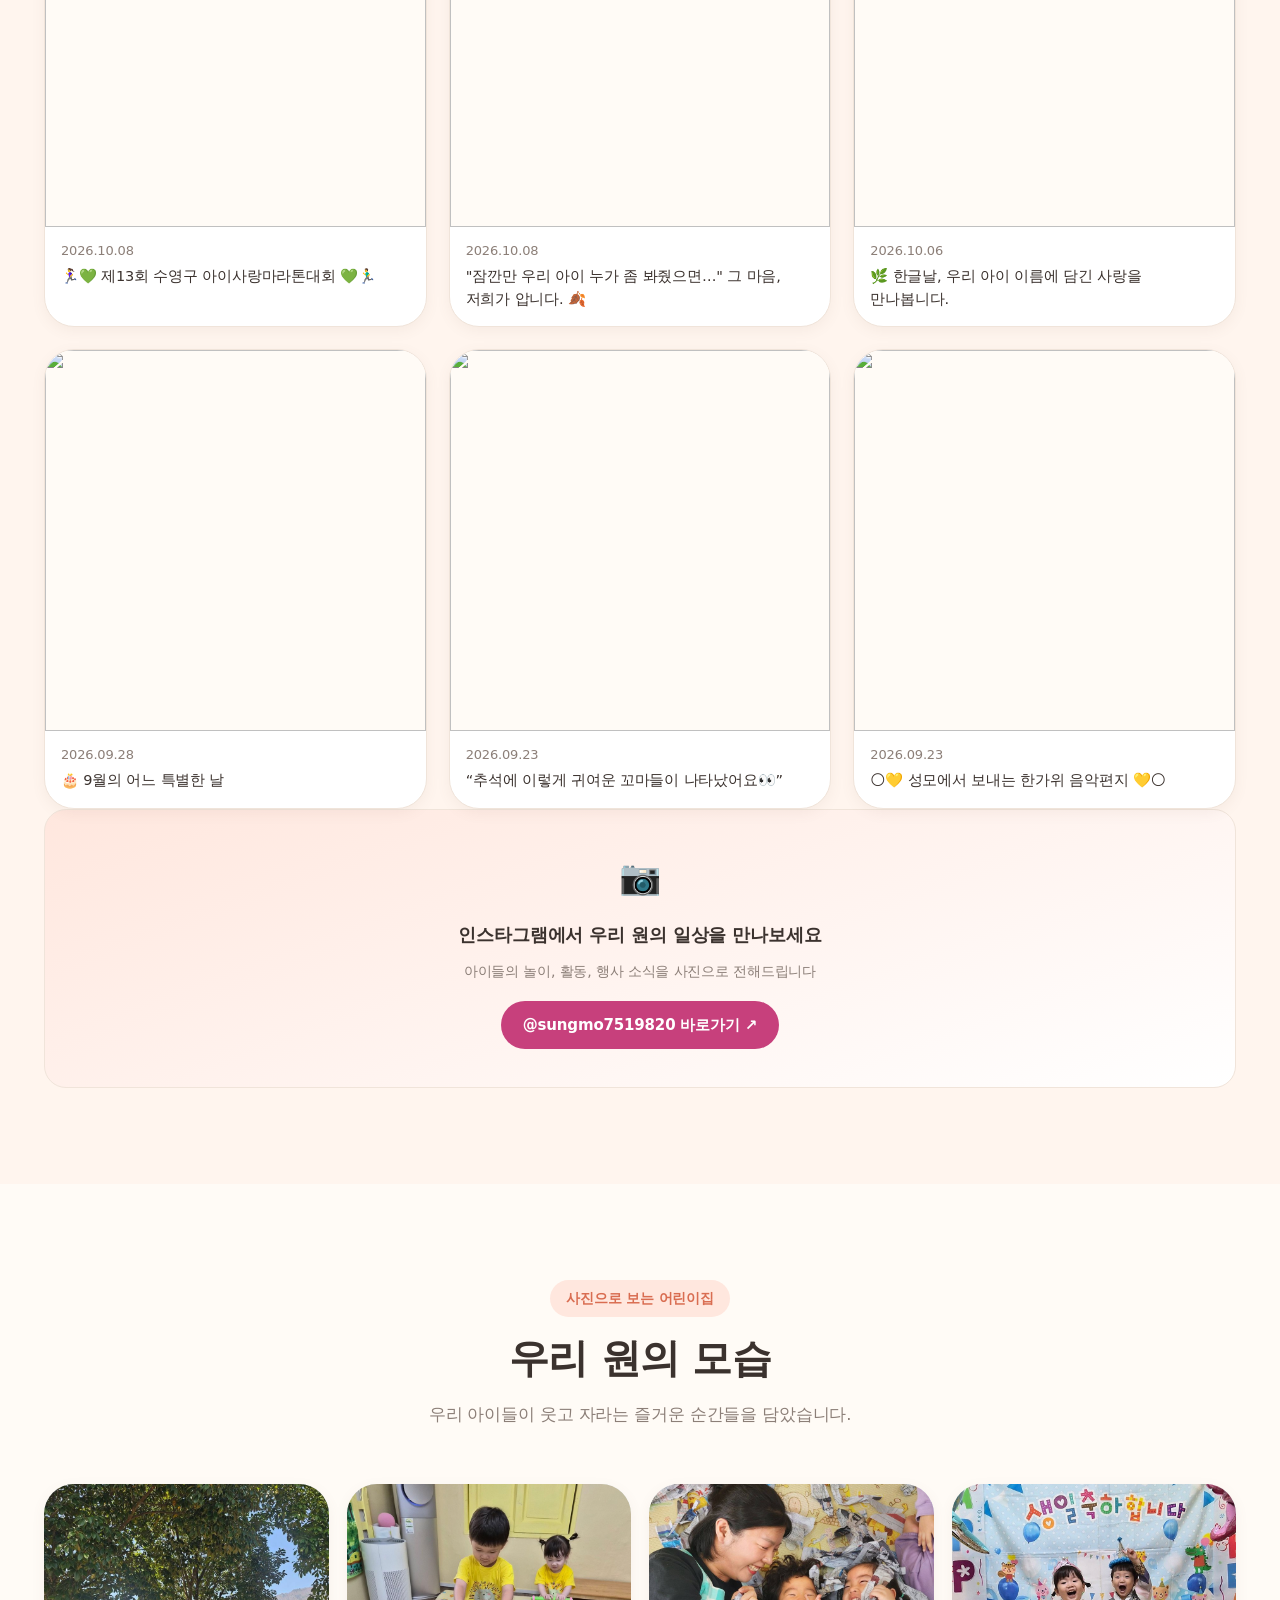
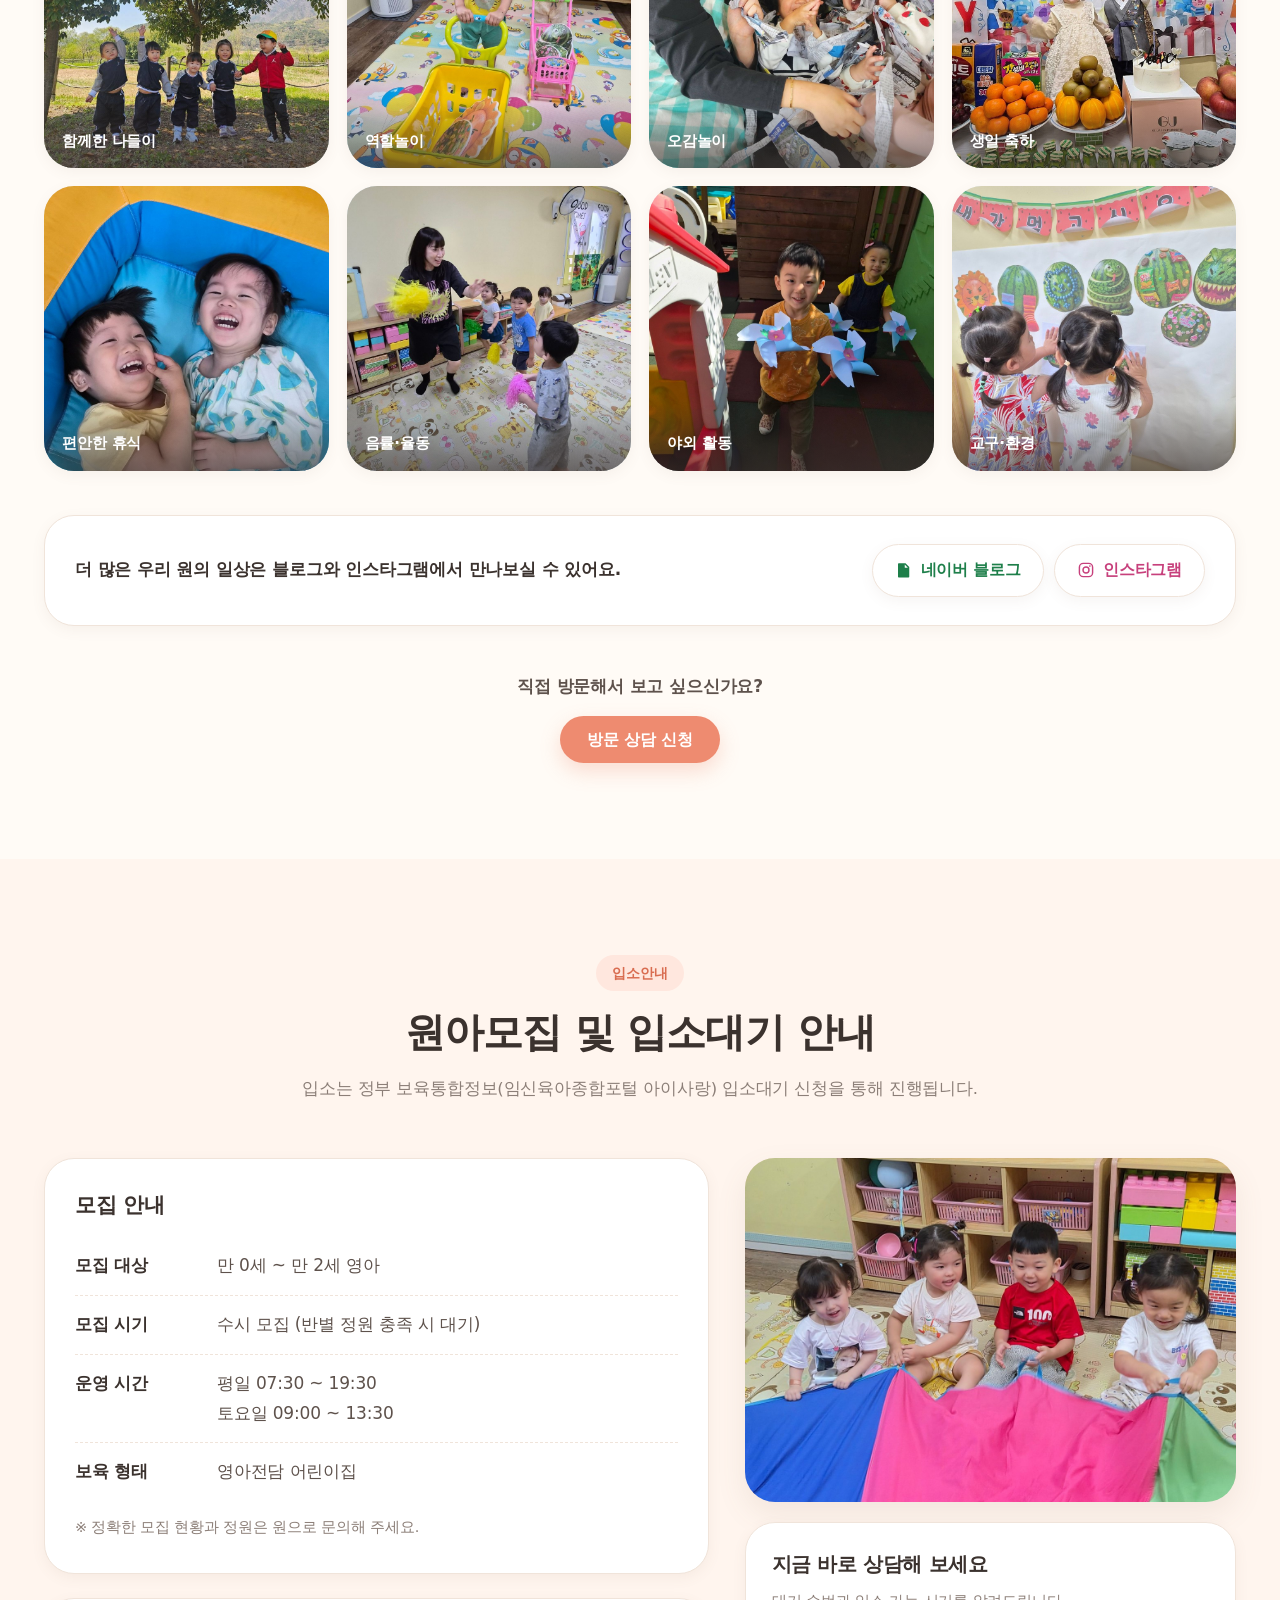
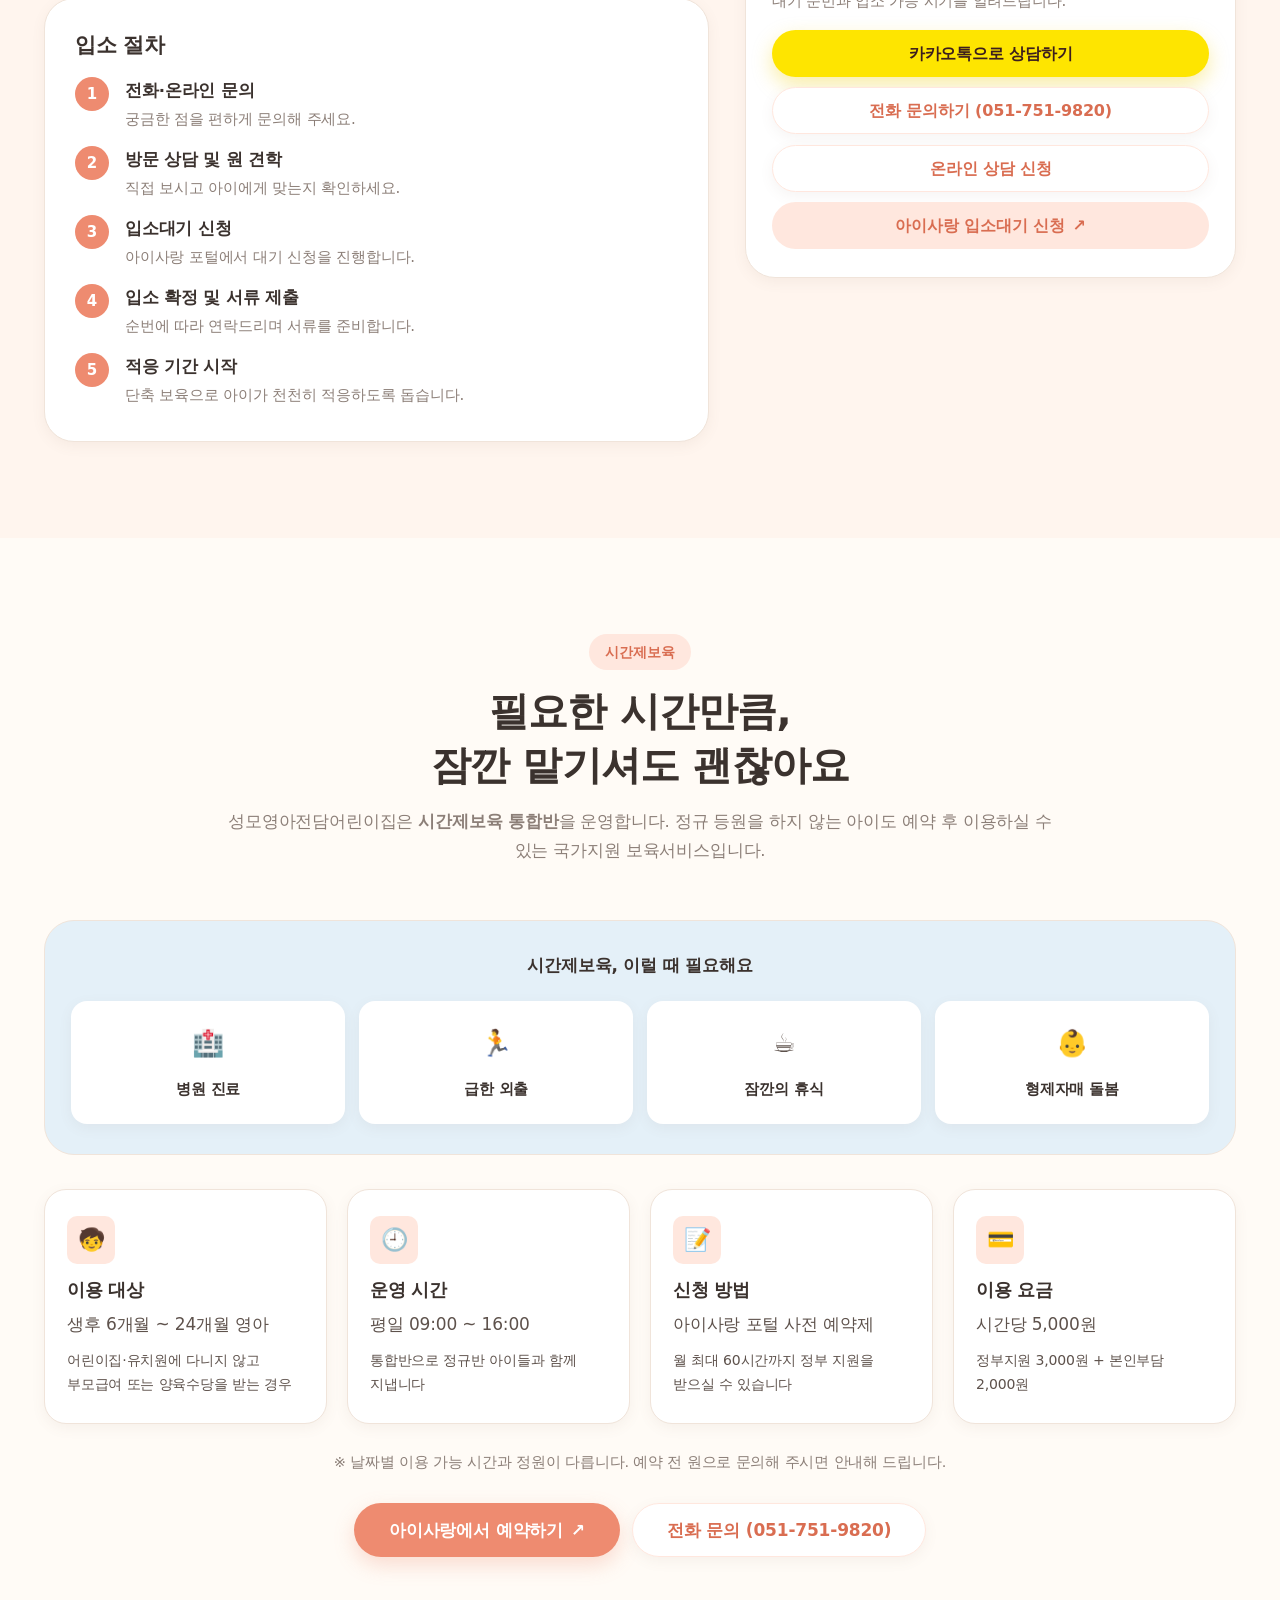
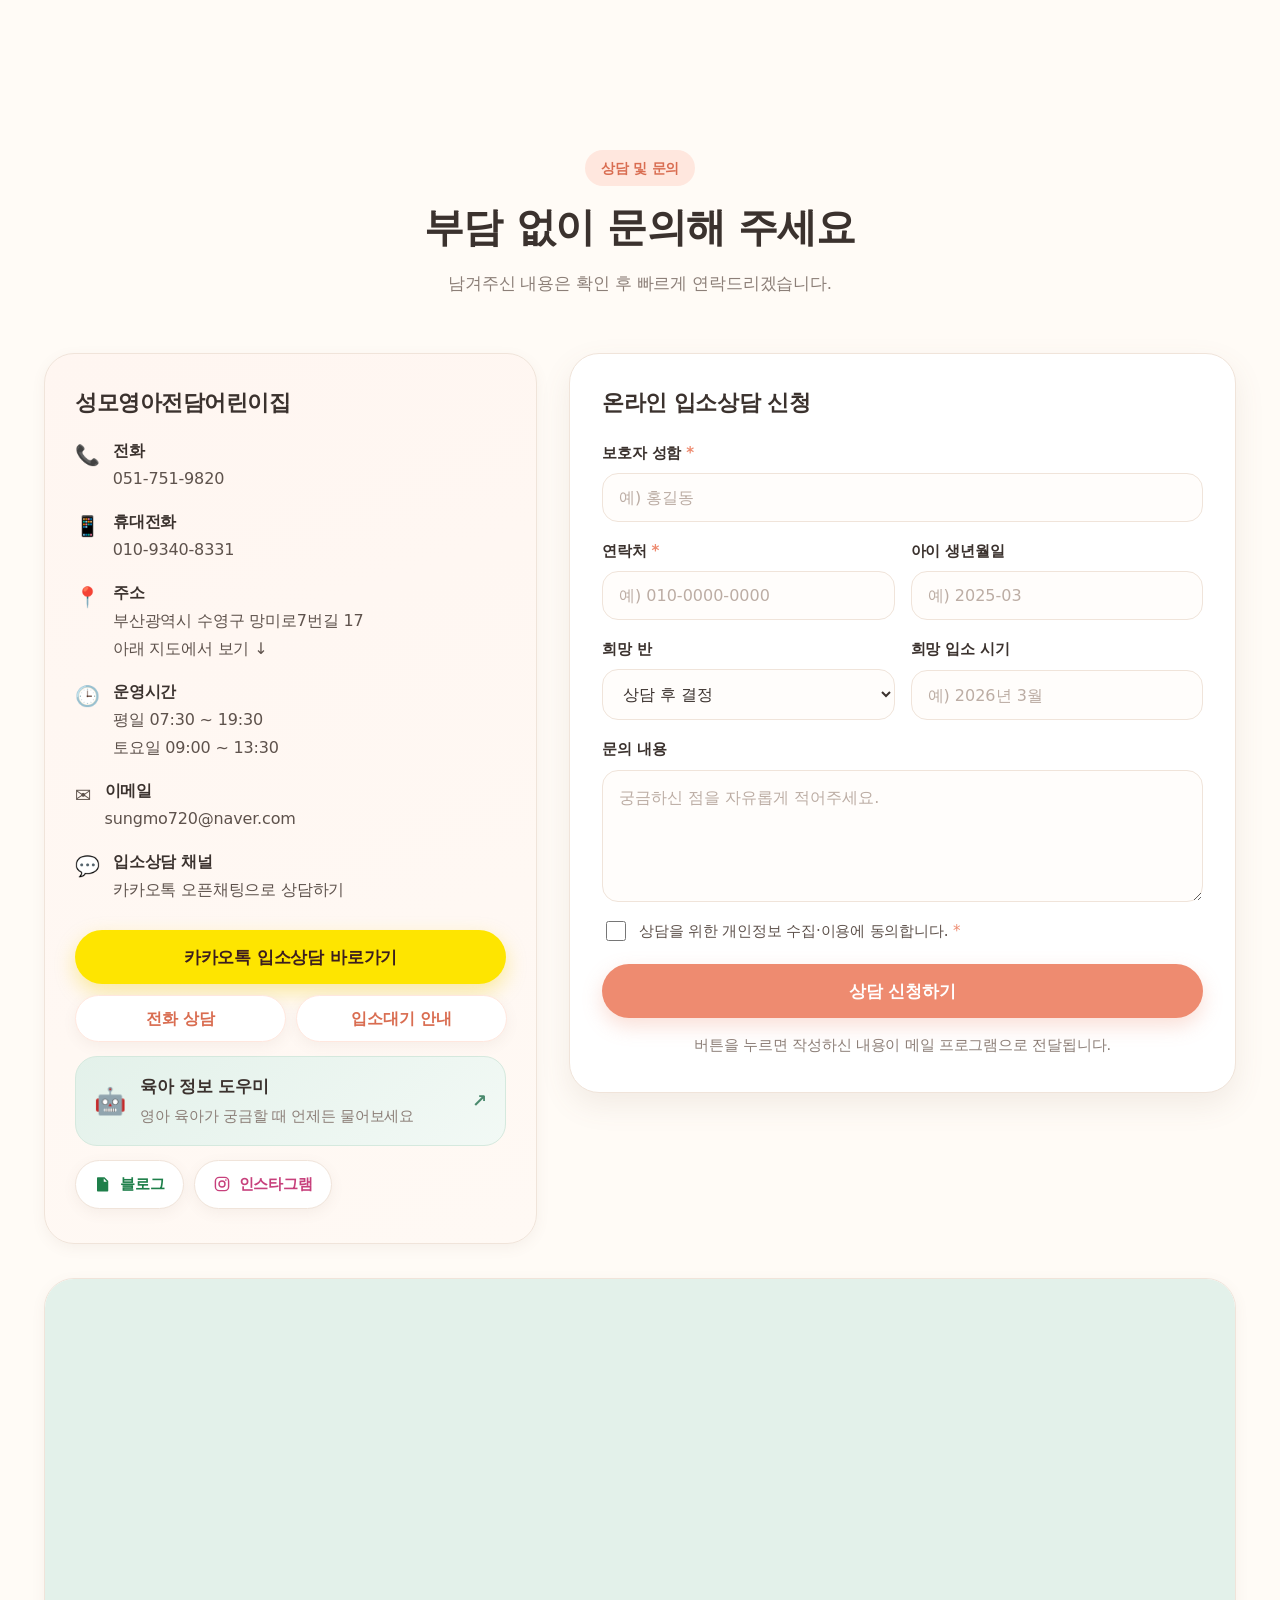
==== commit f6f18575: "어린이집 이름 옆 하트 자리에 로고 표시 - assets/img/logo.png 이 있으면 로고를, 없으면 기존 하트 그림을 표시 - 인스타그램 프로필 사진(로고)을 자동 작업이 " ====
--- a/index.html
+++ b/index.html
@@ -41,6 +41,18 @@
   var next = list.shift();
   img.setAttribute('data-fallback', list.join(','));
   if (next) { img.src = next; } else { img.onerror = null; }
+}
+
+/* 로고 그림을 못 찾으면 하트 그림으로 돌아갑니다 */
+function logoFail(img) {
+  var list = (img.getAttribute('data-fallback') || '').split(',').filter(Boolean);
+  var next = list.shift();
+  img.setAttribute('data-fallback', list.join(','));
+  if (next) { img.src = next; return; }
+  img.onerror = null;
+  img.remove();
+  var mark = document.getElementById('logoMark');
+  if (mark) mark.classList.add('is-fallback');
 }
 </script>
 
@@ -77,8 +89,14 @@
   <div class="container header__inner">
 
     <a class="logo" href="#home" aria-label="성모영아전담어린이집 홈으로">
-      <span class="logo__mark" aria-hidden="true">
-        <svg viewBox="0 0 48 48" width="38" height="38">
+      <span class="logo__mark" id="logoMark" aria-hidden="true">
+        <!-- 어린이집 로고.
+             바꾸시려면 assets/img/logo.png 를 같은 이름으로 덮어쓰세요.
+             로고 파일이 없으면 아래 하트 그림이 대신 나옵니다. -->
+        <img class="logo__img" src="assets/img/logo.png"
+             data-fallback="assets/img/logo-auto.png,assets/img/logo-auto.webp,assets/img/logo.jpg"
+             onerror="logoFail(this)" alt="" width="40" height="40" decoding="async">
+        <svg class="logo__fallback" viewBox="0 0 48 48" width="38" height="38">
           <circle cx="24" cy="24" r="24" fill="#F2A18B"/>
           <path d="M24 35c-12-7.4-15.2-14.3-11.5-19 2.9-3.7 8.4-2.9 11.5 1.6 3.1-4.5 8.6-5.3 11.5-1.6C39.2 20.7 36 27.6 24 35z" fill="#fff"/>
         </svg>
--- a/assets/css/style.css
+++ b/assets/css/style.css
@@ -173,7 +173,15 @@
   transition: color .2s;
 }
 .header__tel:hover { color: var(--primary-dark); }
-.logo__mark { display: flex; }
+.logo__mark { display: flex; width: 40px; height: 40px; flex-shrink: 0; }
+.logo__img {
+  width: 100%; height: 100%; display: block;
+  object-fit: contain;                 /* 로고가 잘리지 않게 */
+  border-radius: 50%;
+  background: #fff;
+}
+.logo__fallback { display: none; }     /* 로고 파일이 없을 때만 하트가 나옵니다 */
+.logo__mark.is-fallback .logo__fallback { display: block; margin: auto; }
 .logo__text { display: flex; flex-direction: column; line-height: 1.2; }
 .logo__text strong { font-size: 18px; color: var(--ink); letter-spacing: -0.03em; }
 .logo__text em { font-style: normal; font-size: 11.5px; color: var(--muted); letter-spacing: 0; }
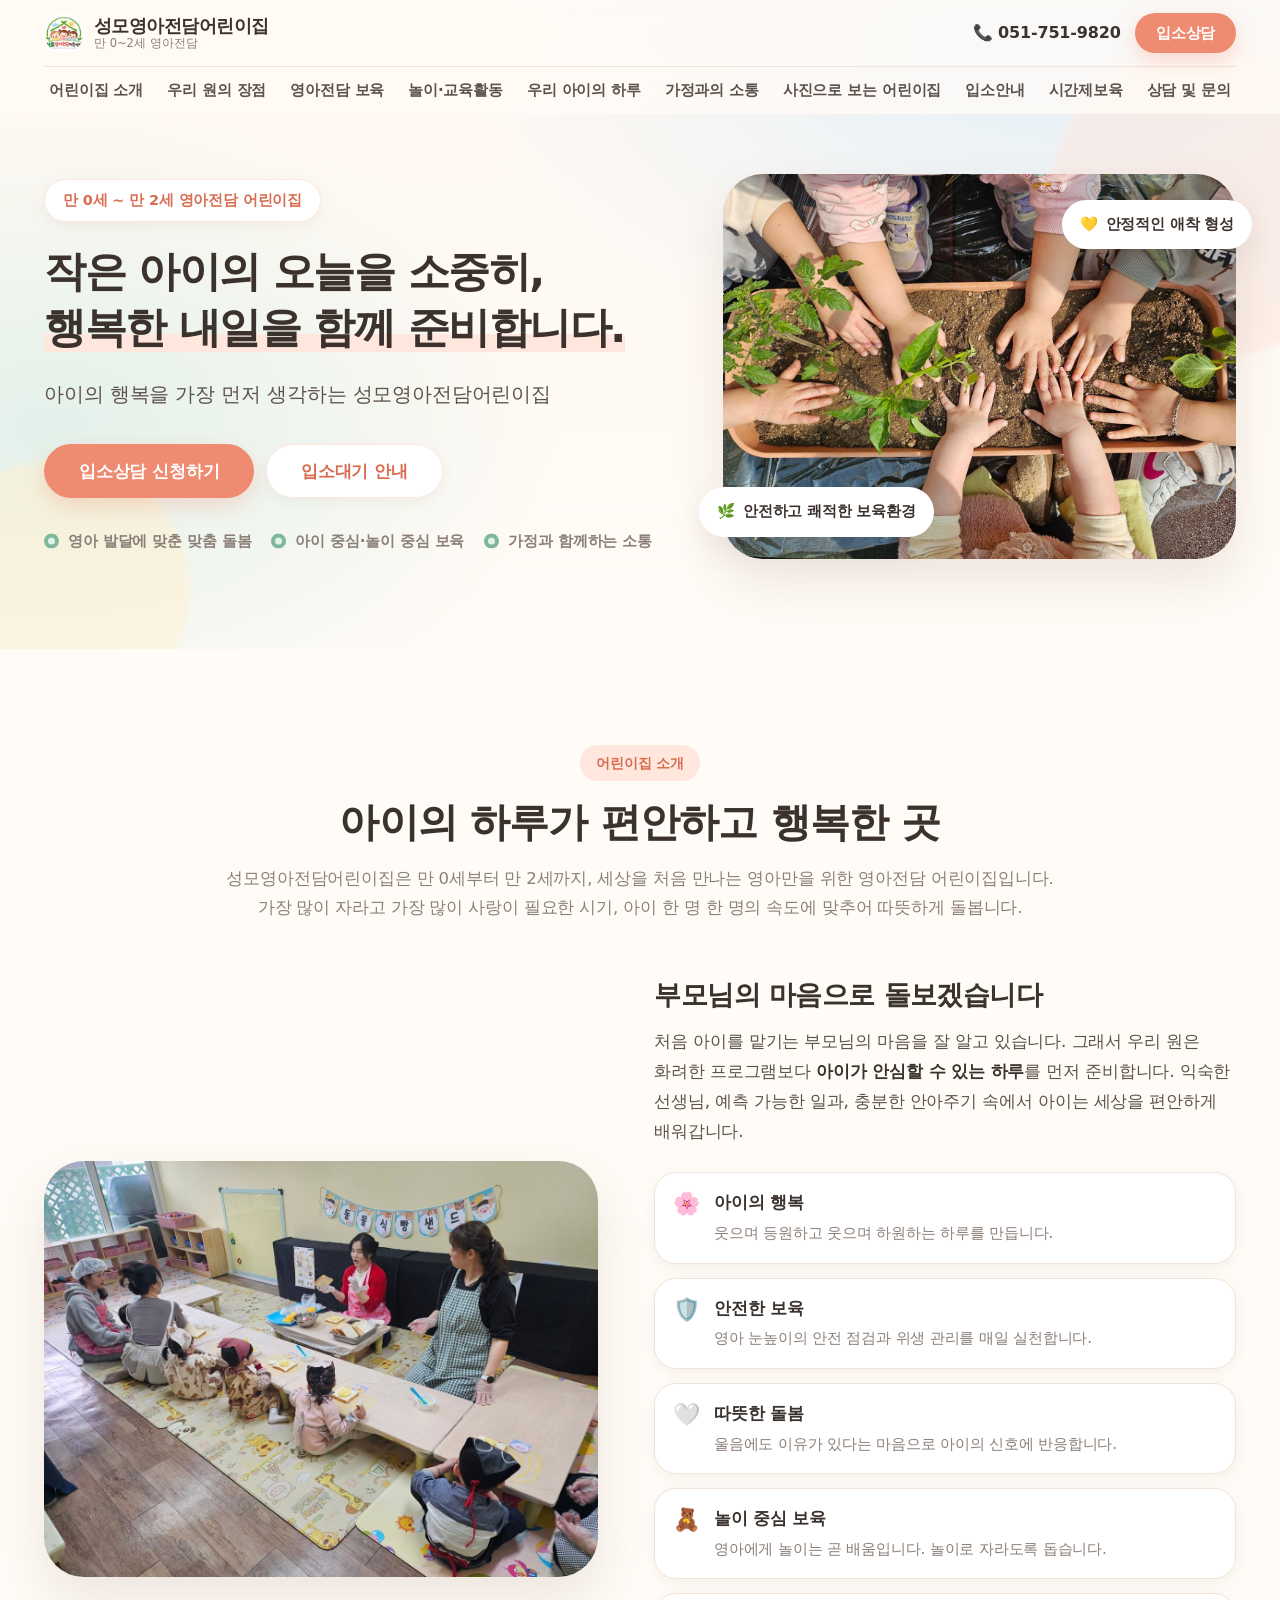
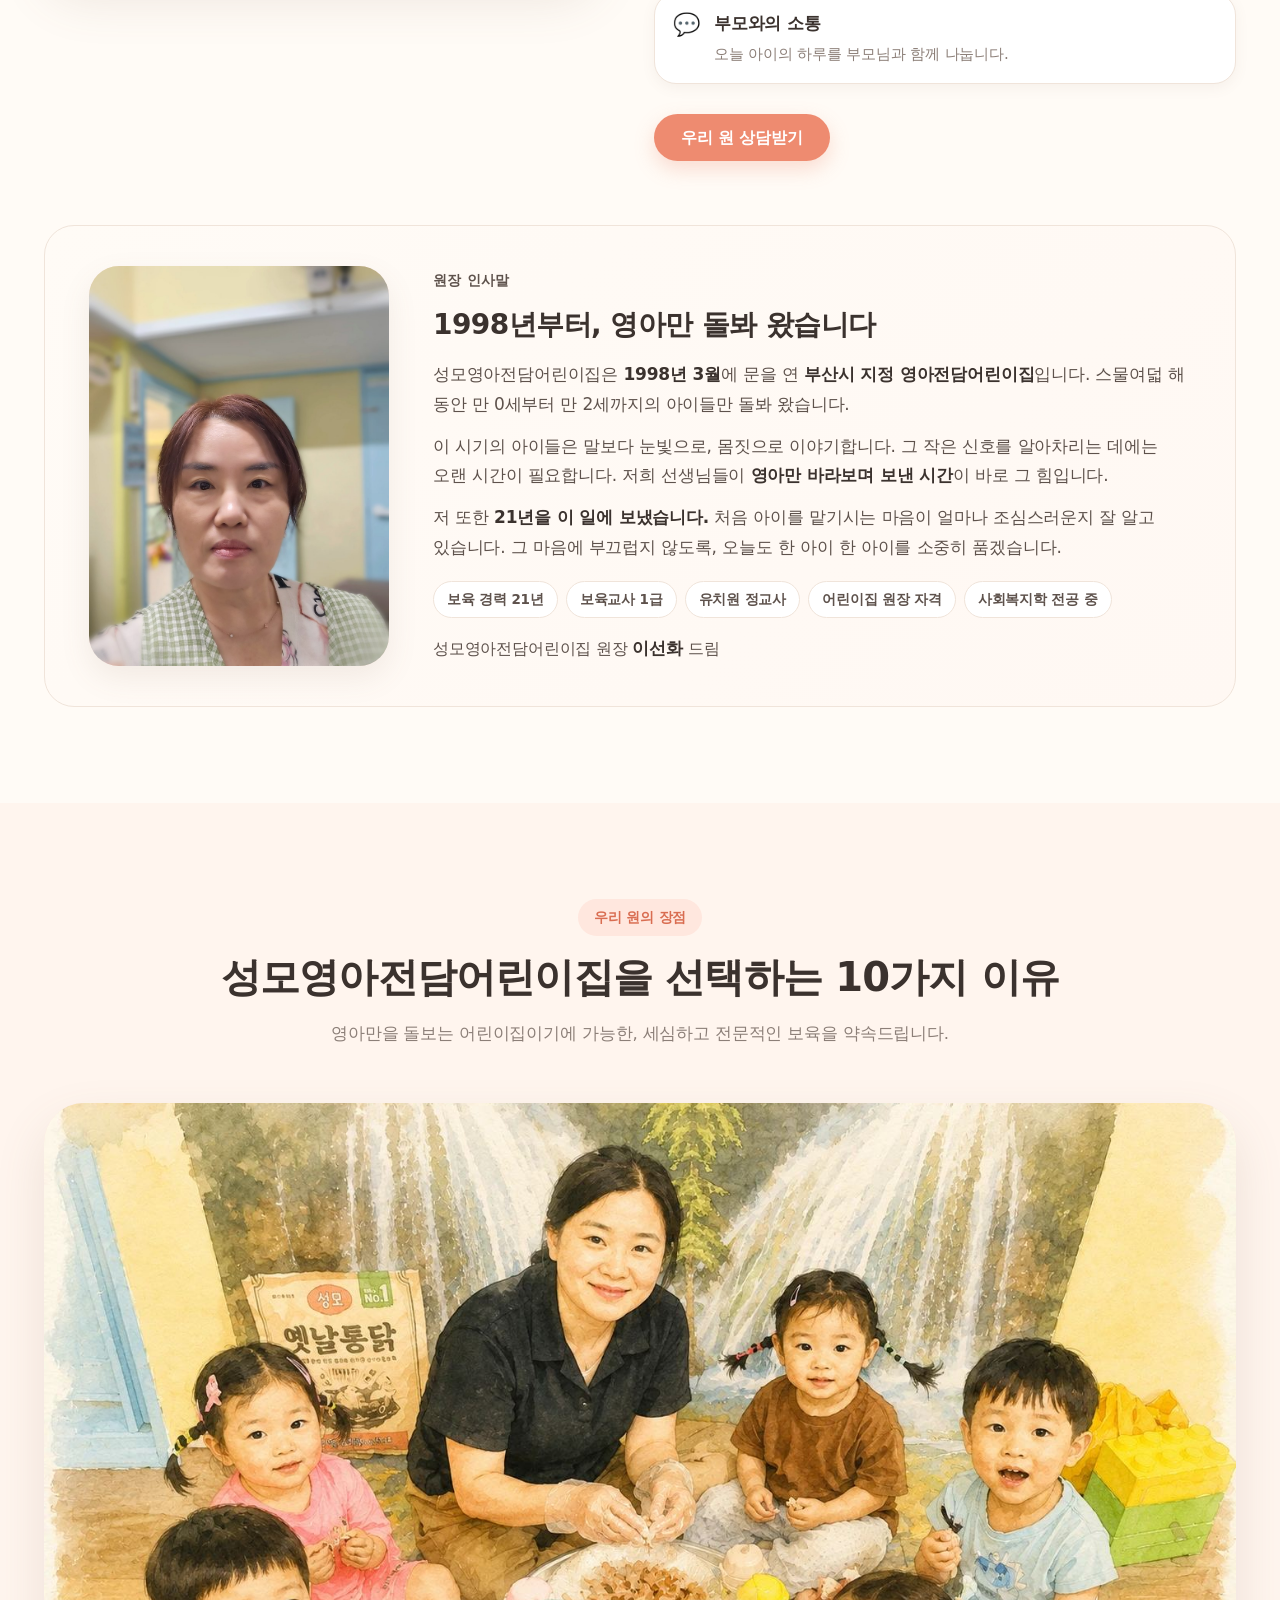
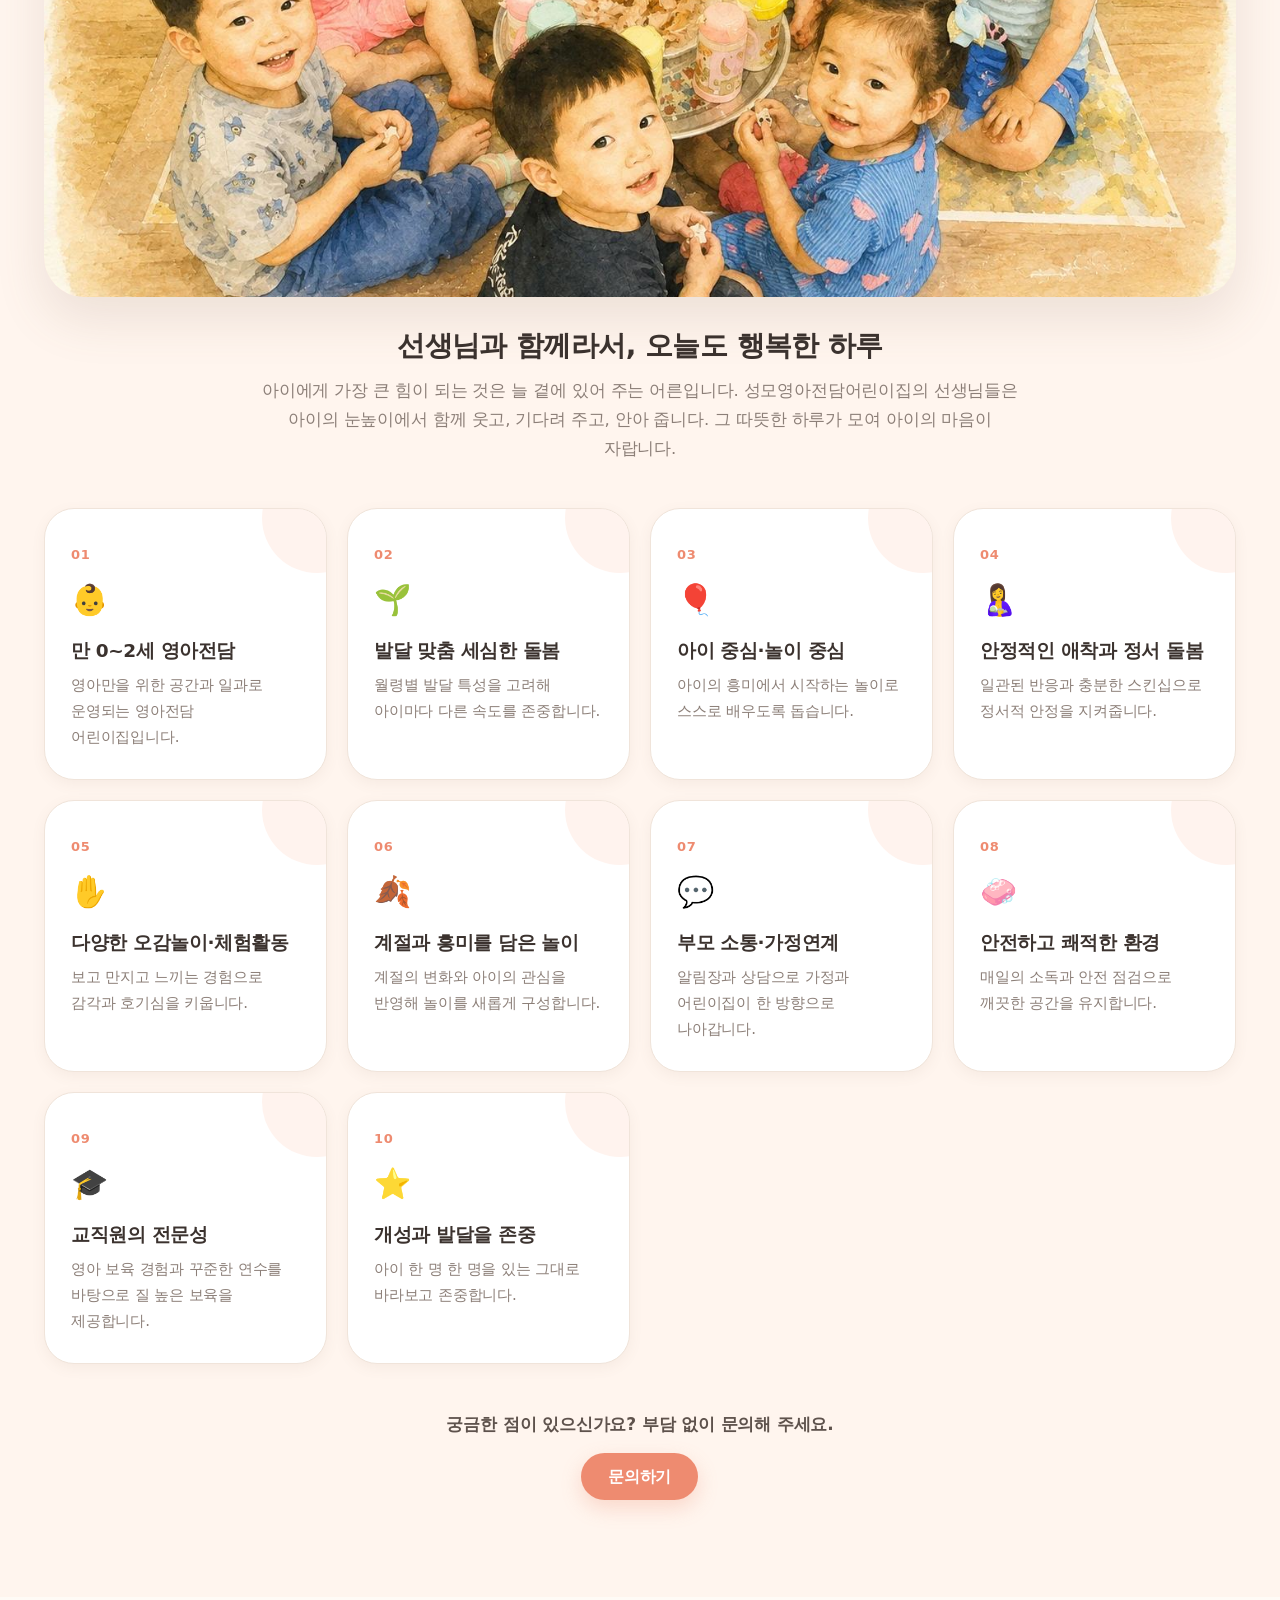
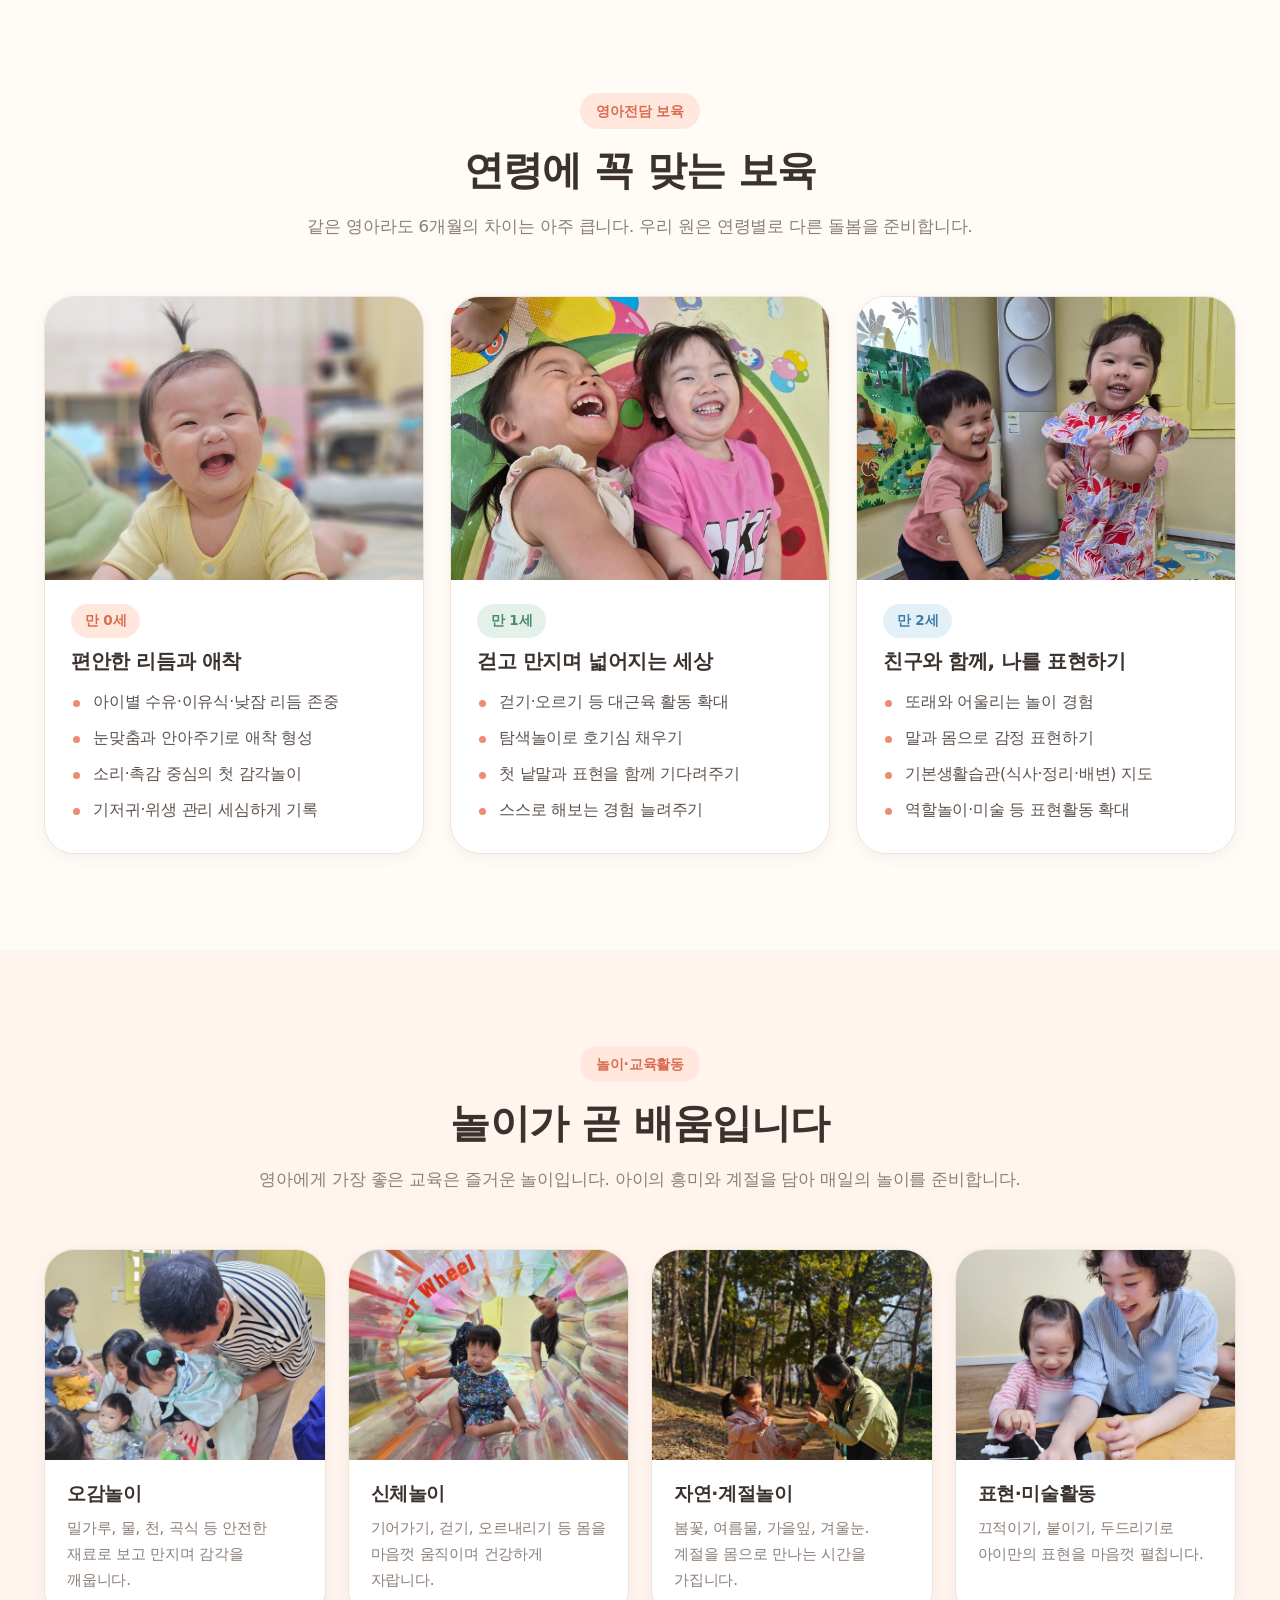
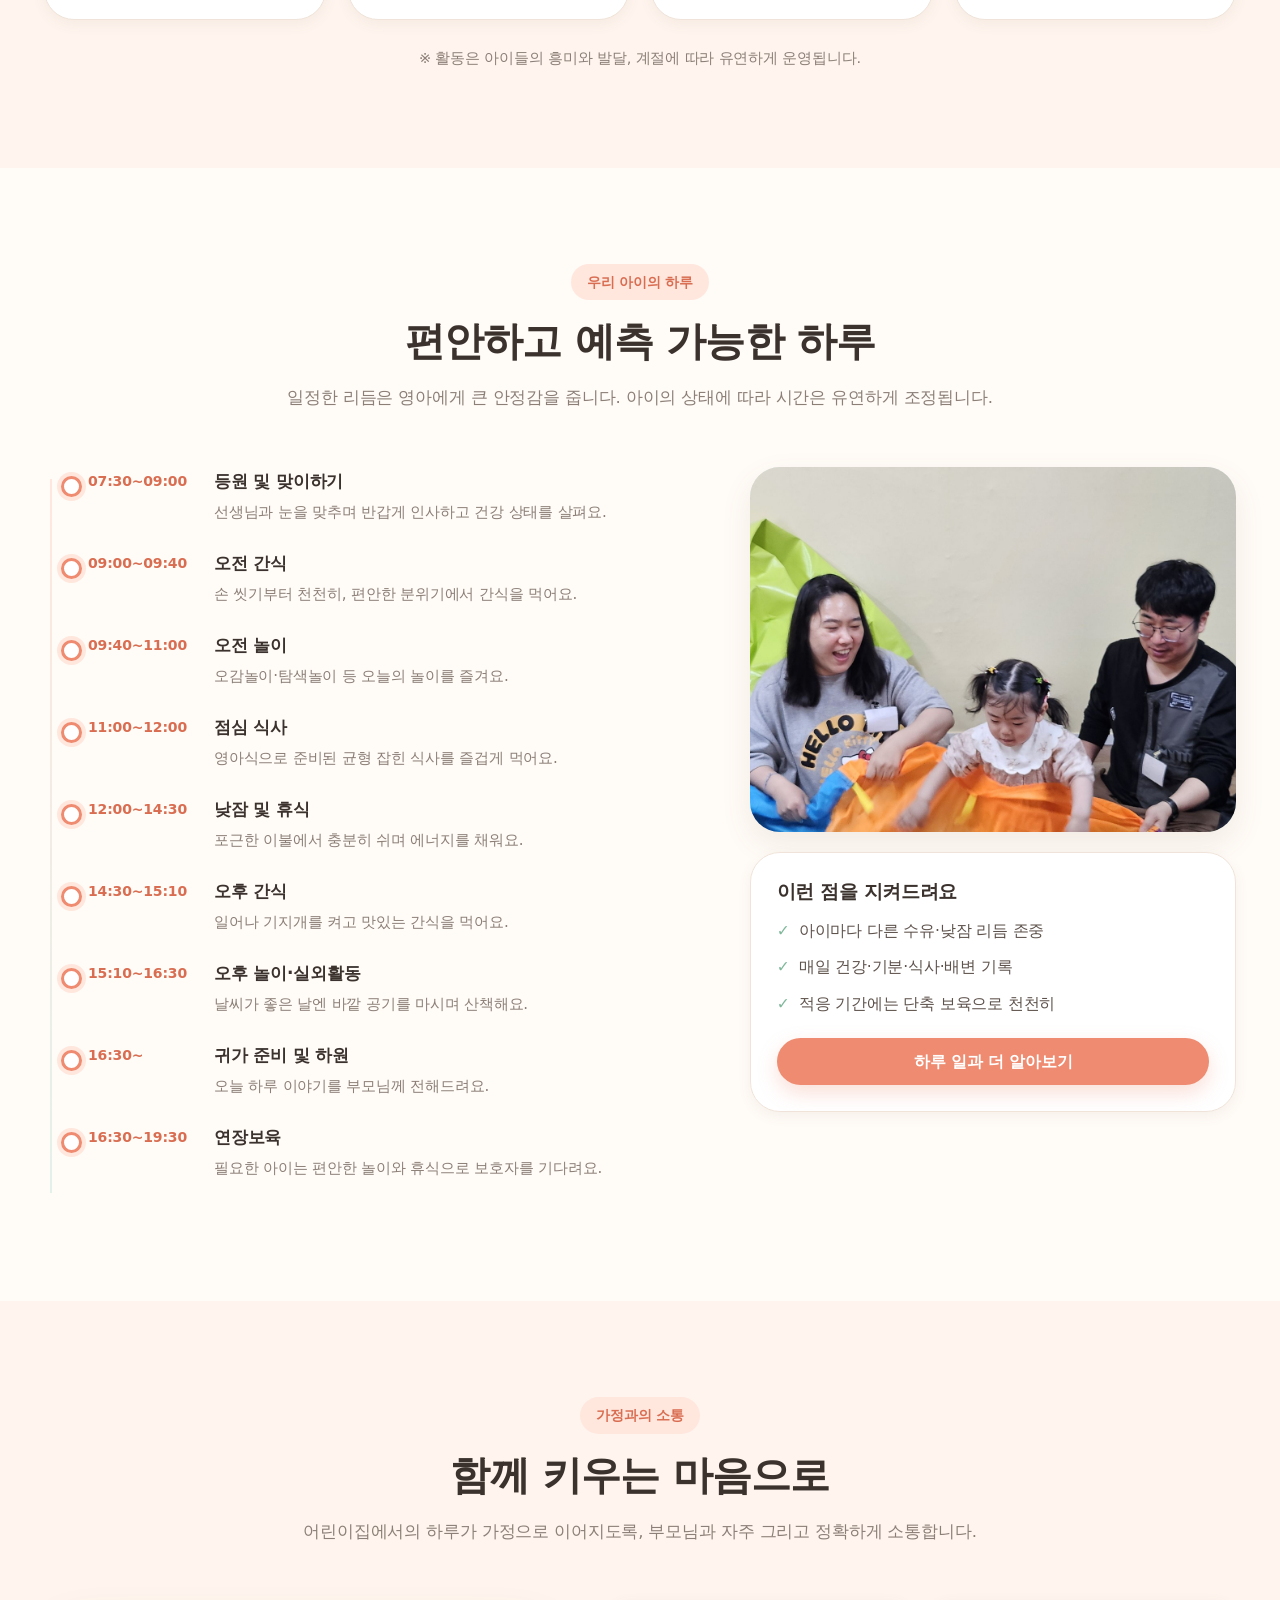
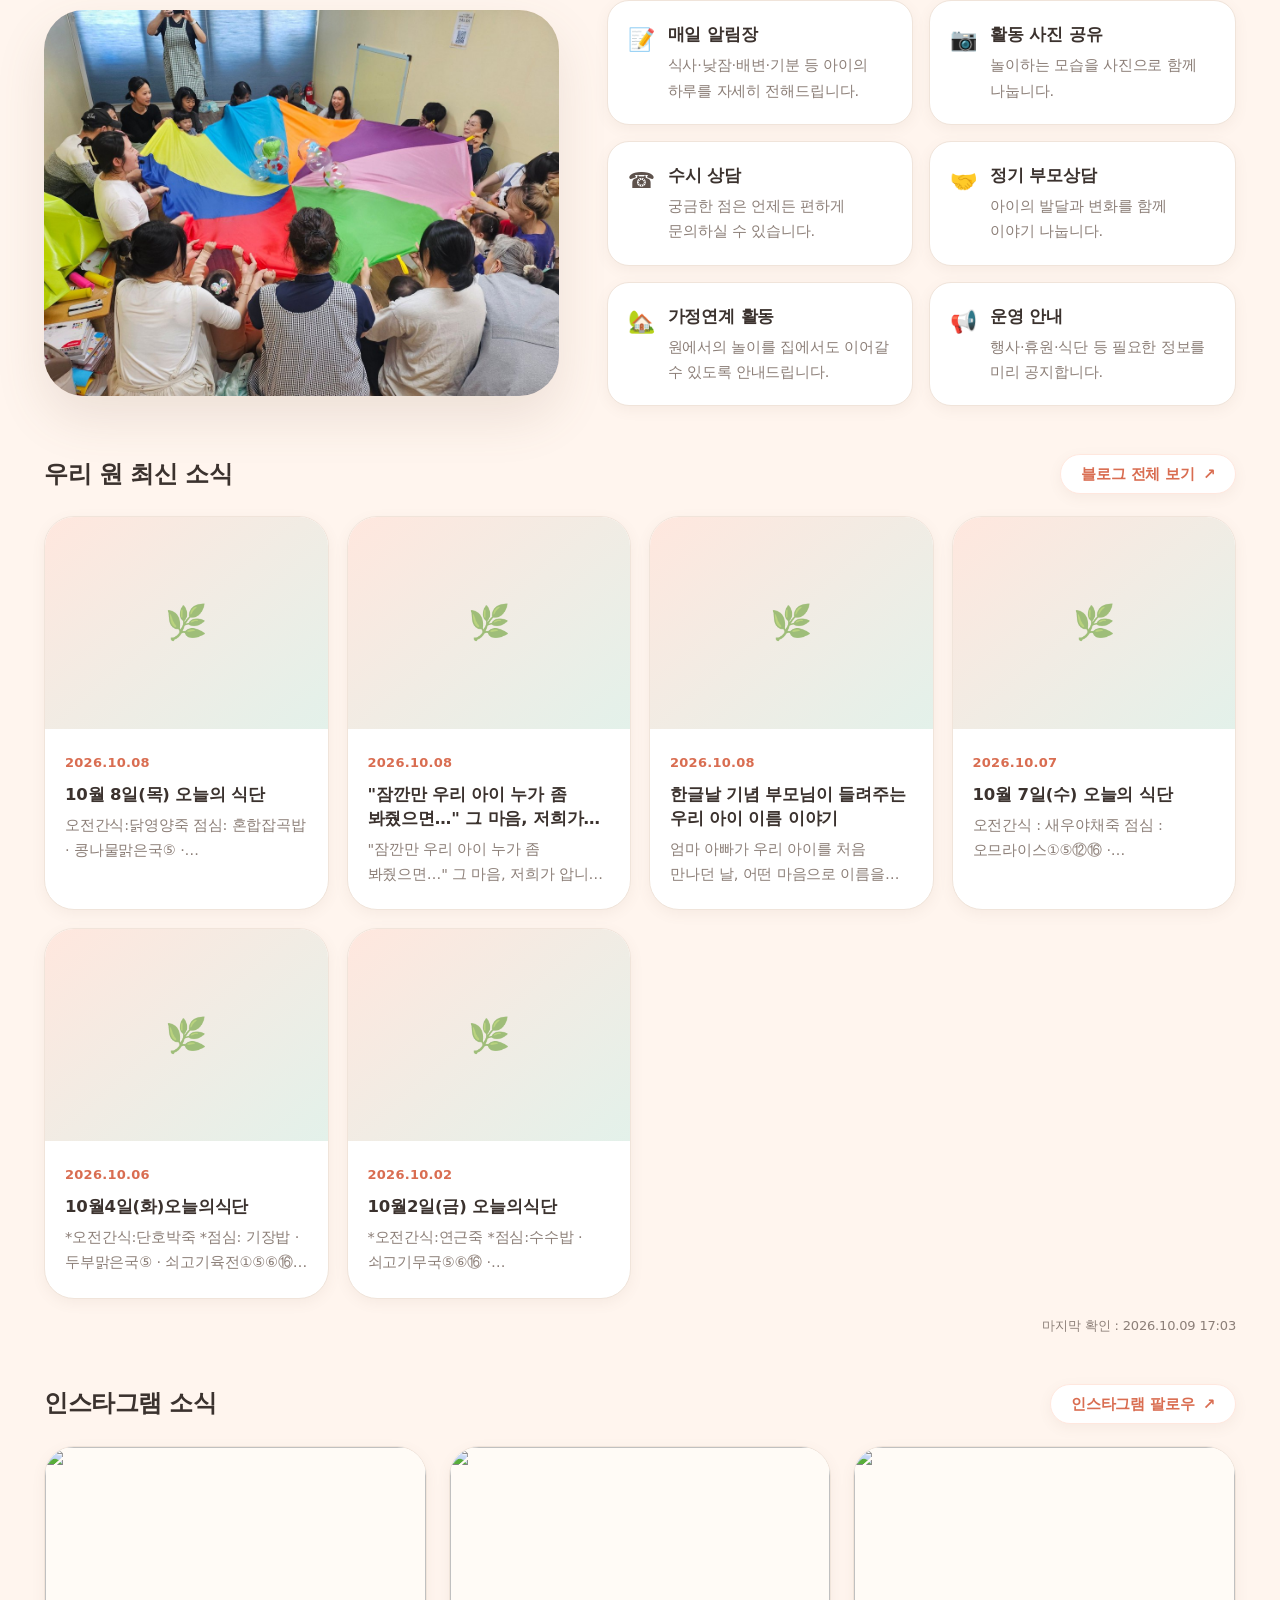
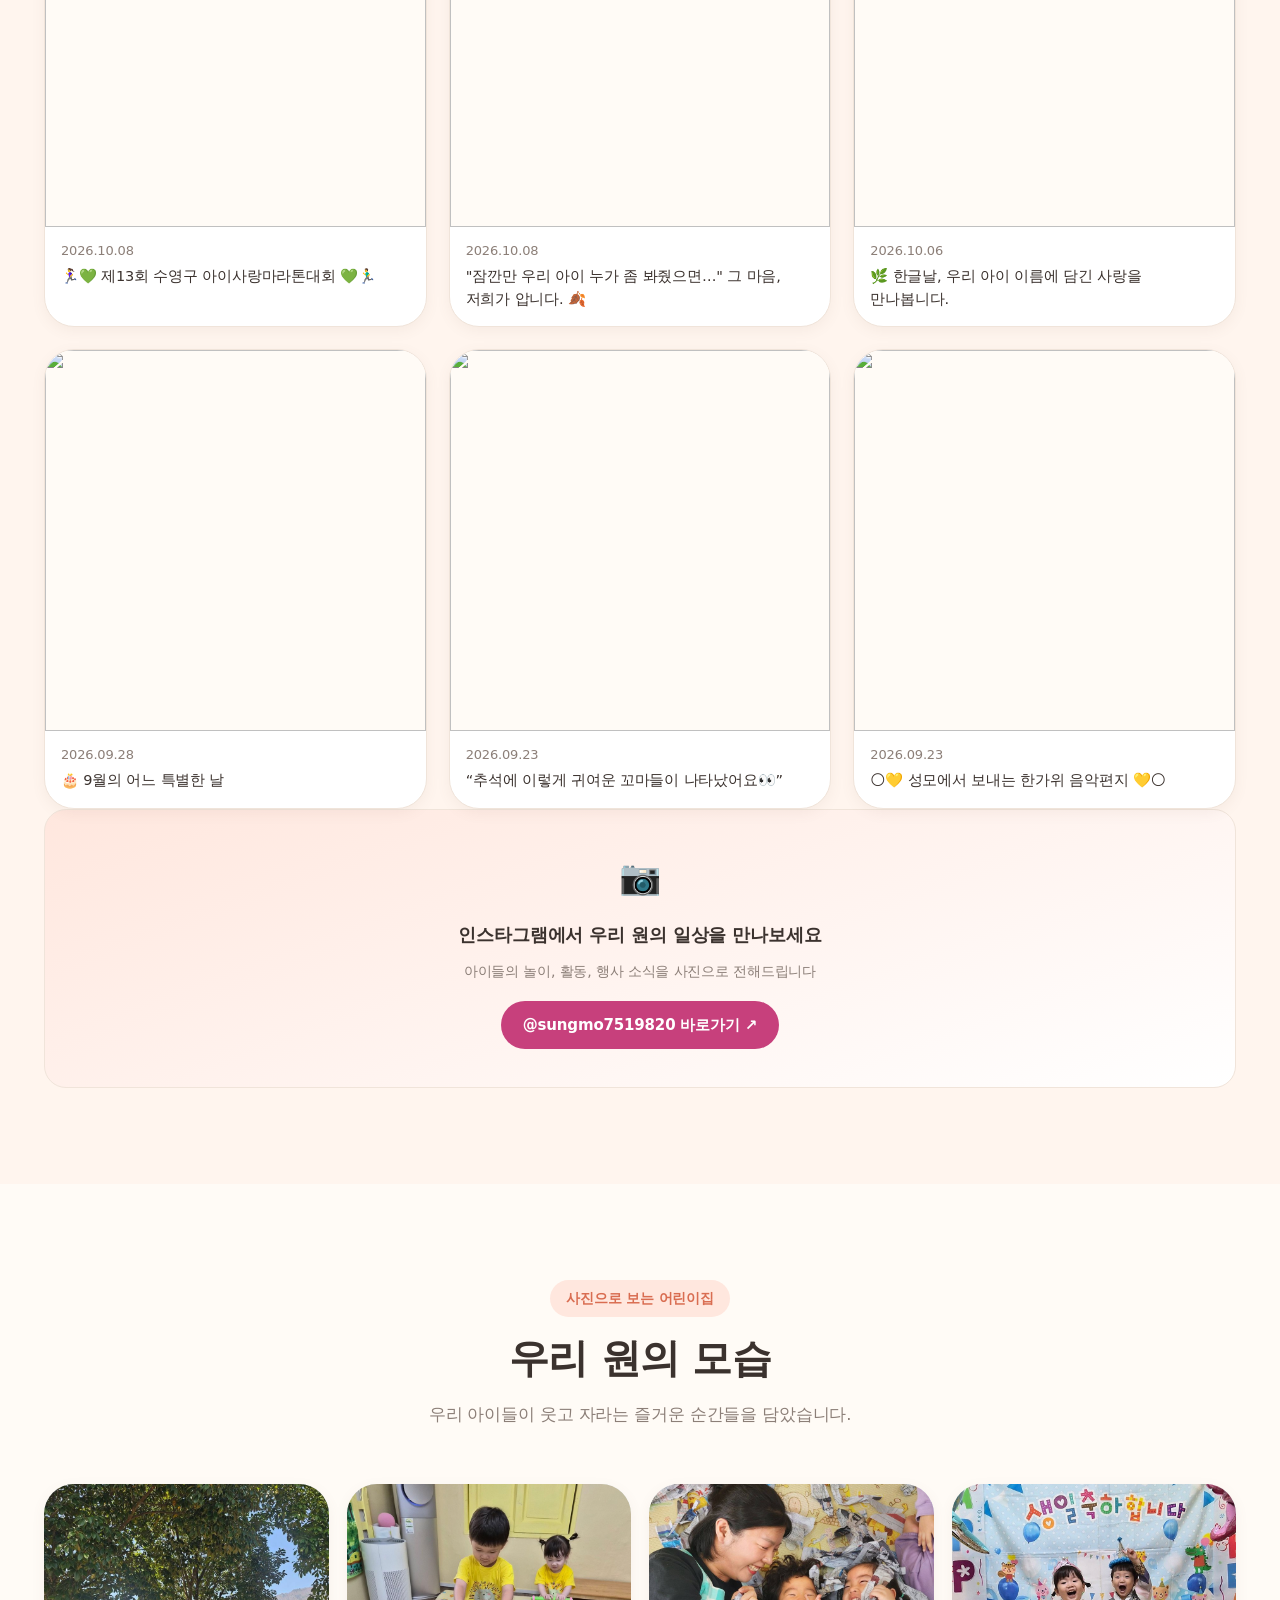
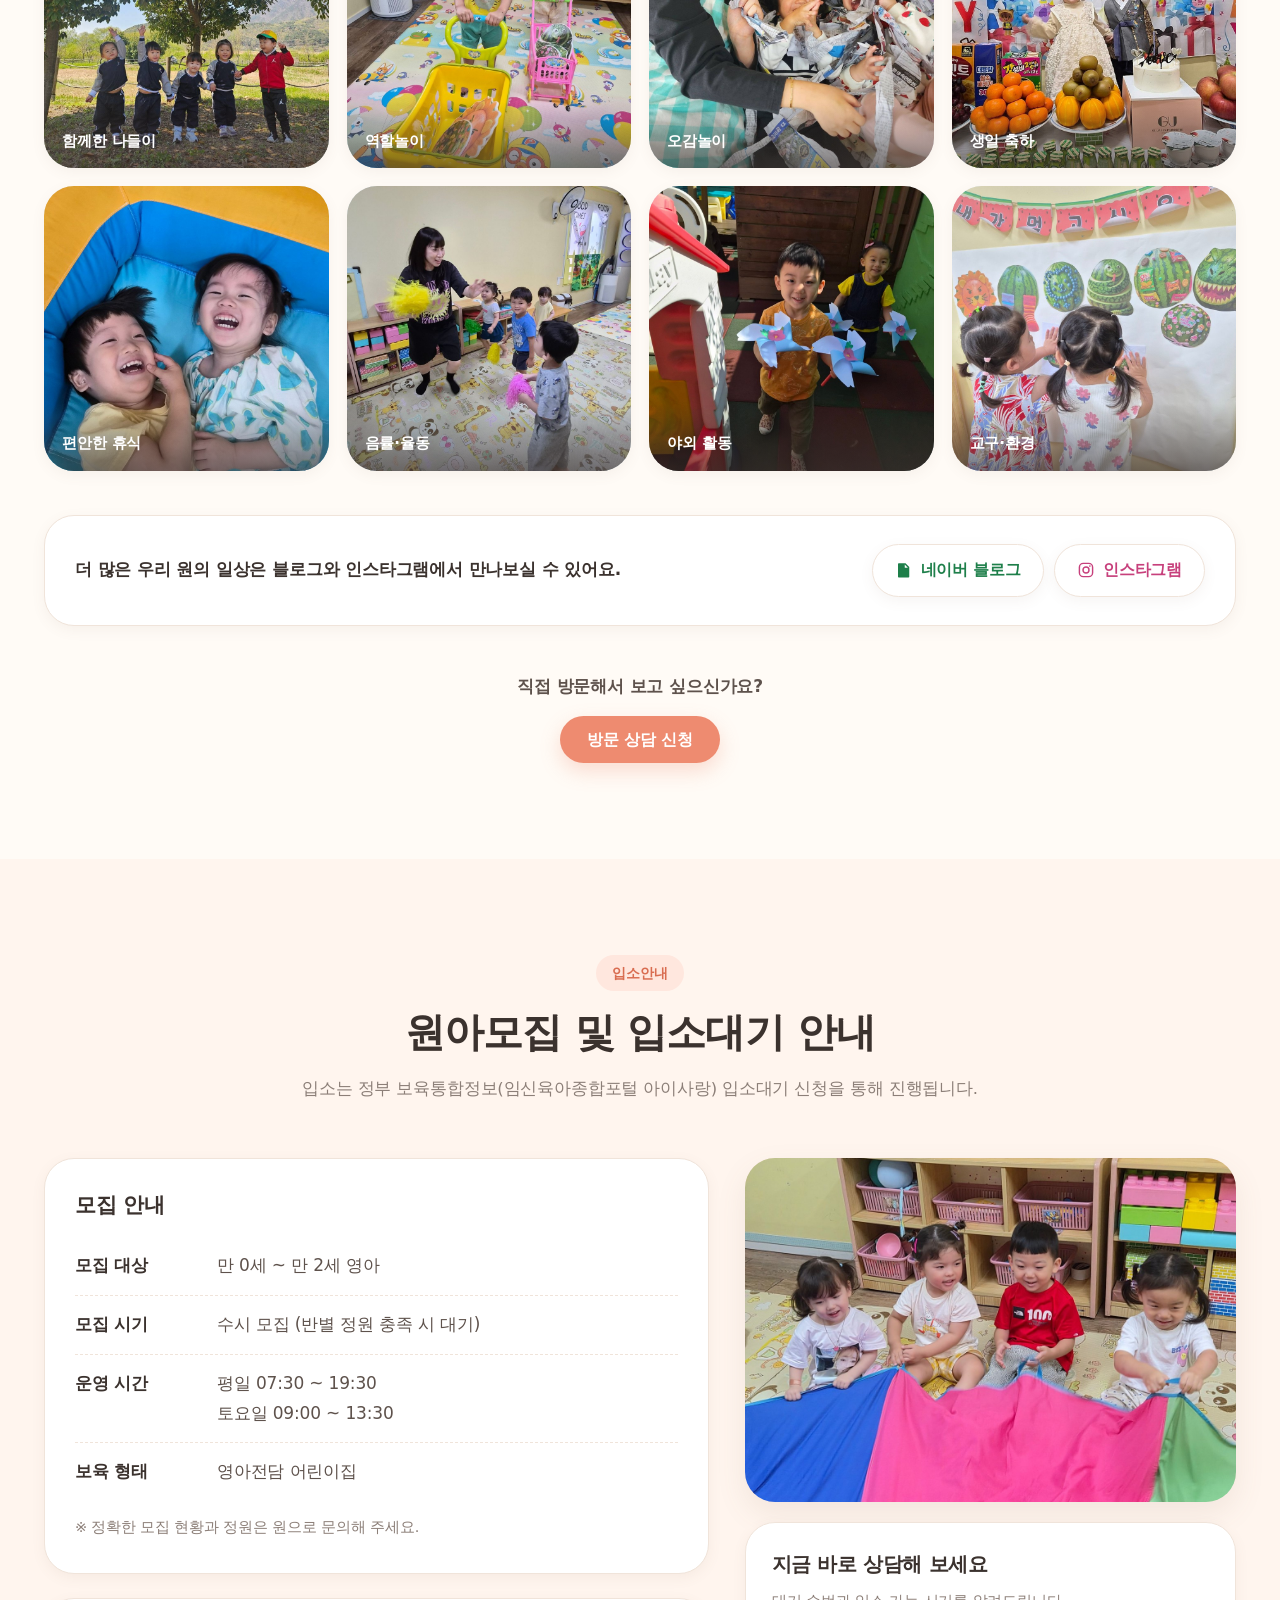
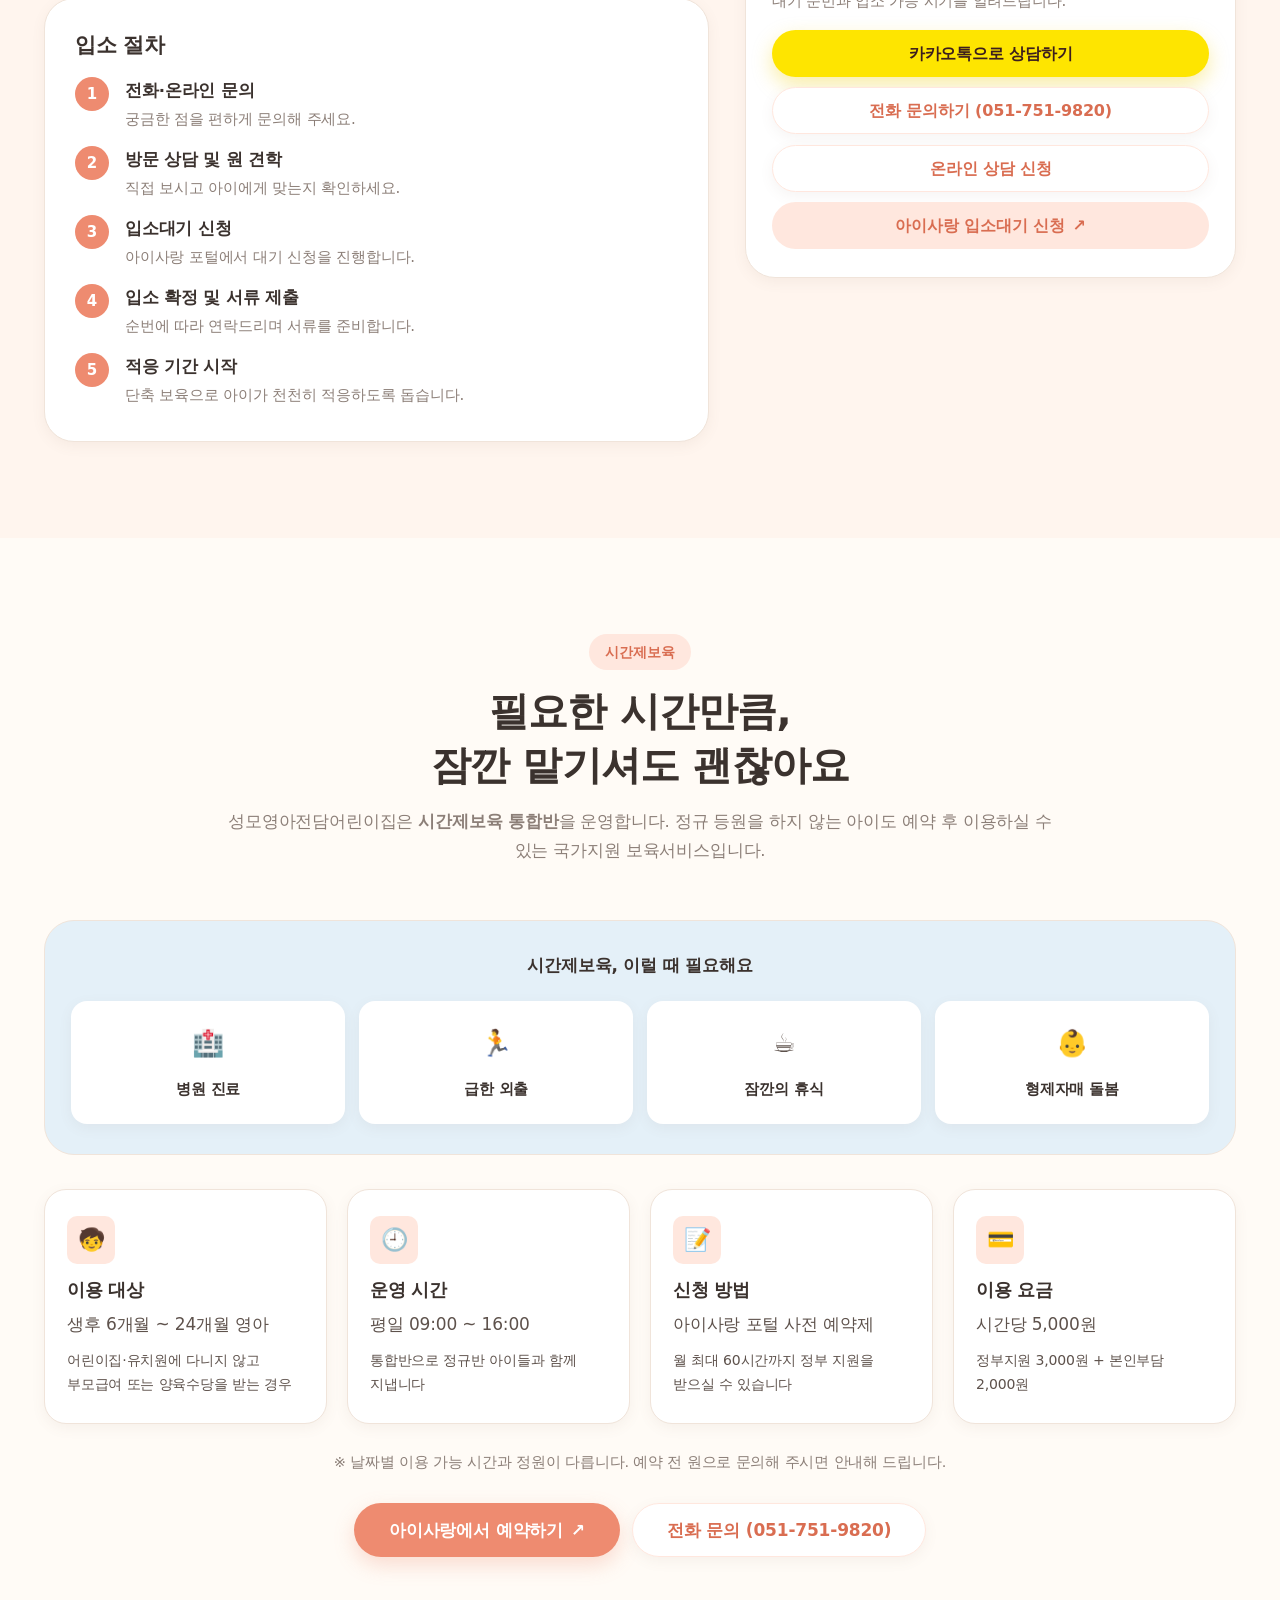
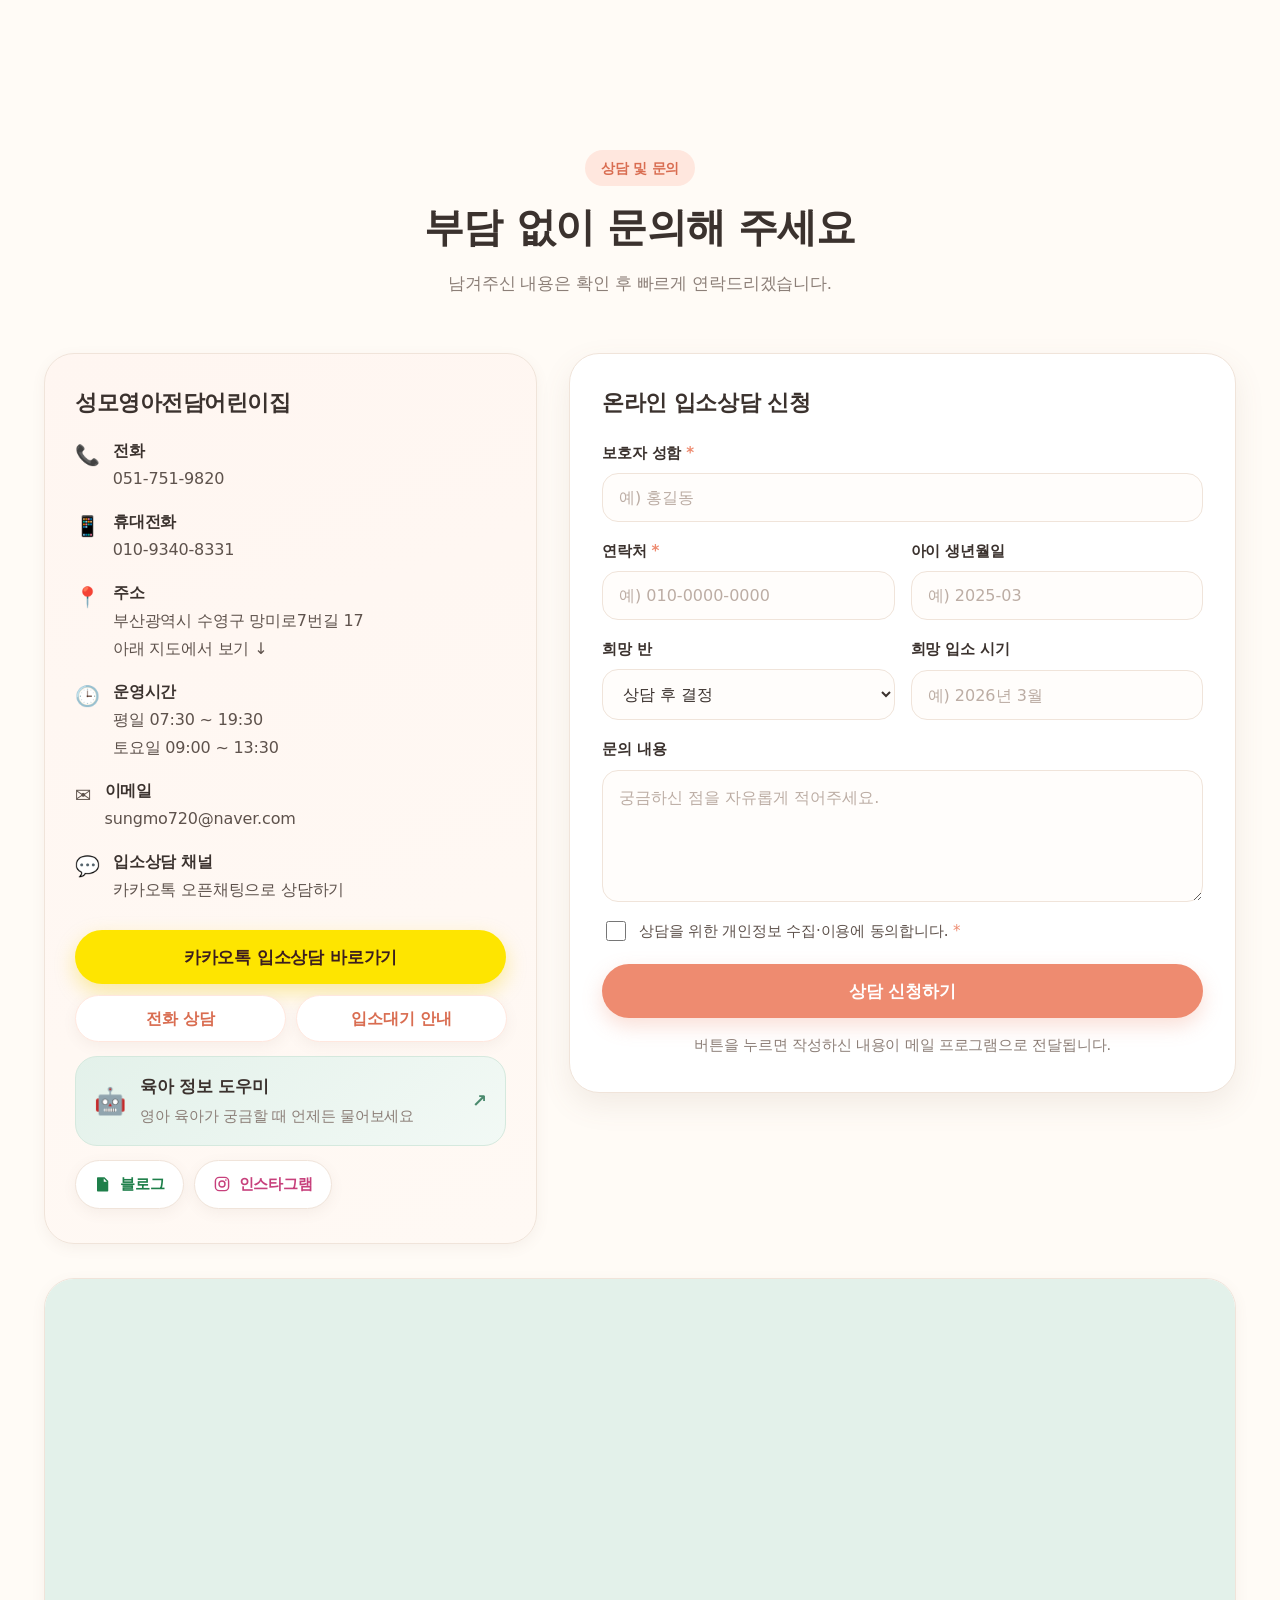
==== commit 71defd20: "로고를 기본 주소에 직접 배치 대체 주소를 거치지 않고 assets/img/logo.png 를 바로 쓰도록 하고, 브라우저가 옛 파일을 들고 있지 않도록 주소에 ?v=2 를 붙였습" ====
--- a/index.html
+++ b/index.html
@@ -93,8 +93,8 @@
         <!-- 어린이집 로고.
              바꾸시려면 assets/img/logo.png 를 같은 이름으로 덮어쓰세요.
              로고 파일이 없으면 아래 하트 그림이 대신 나옵니다. -->
-        <img class="logo__img" src="assets/img/logo.png"
-             data-fallback="assets/img/logo-auto.png,assets/img/logo-auto.webp,assets/img/logo.jpg"
+        <img class="logo__img" src="assets/img/logo.png?v=2"
+             data-fallback="assets/img/logo-auto.webp,assets/img/logo.jpg"
              onerror="logoFail(this)" alt="" width="40" height="40" decoding="async">
         <svg class="logo__fallback" viewBox="0 0 48 48" width="38" height="38">
           <circle cx="24" cy="24" r="24" fill="#F2A18B"/>
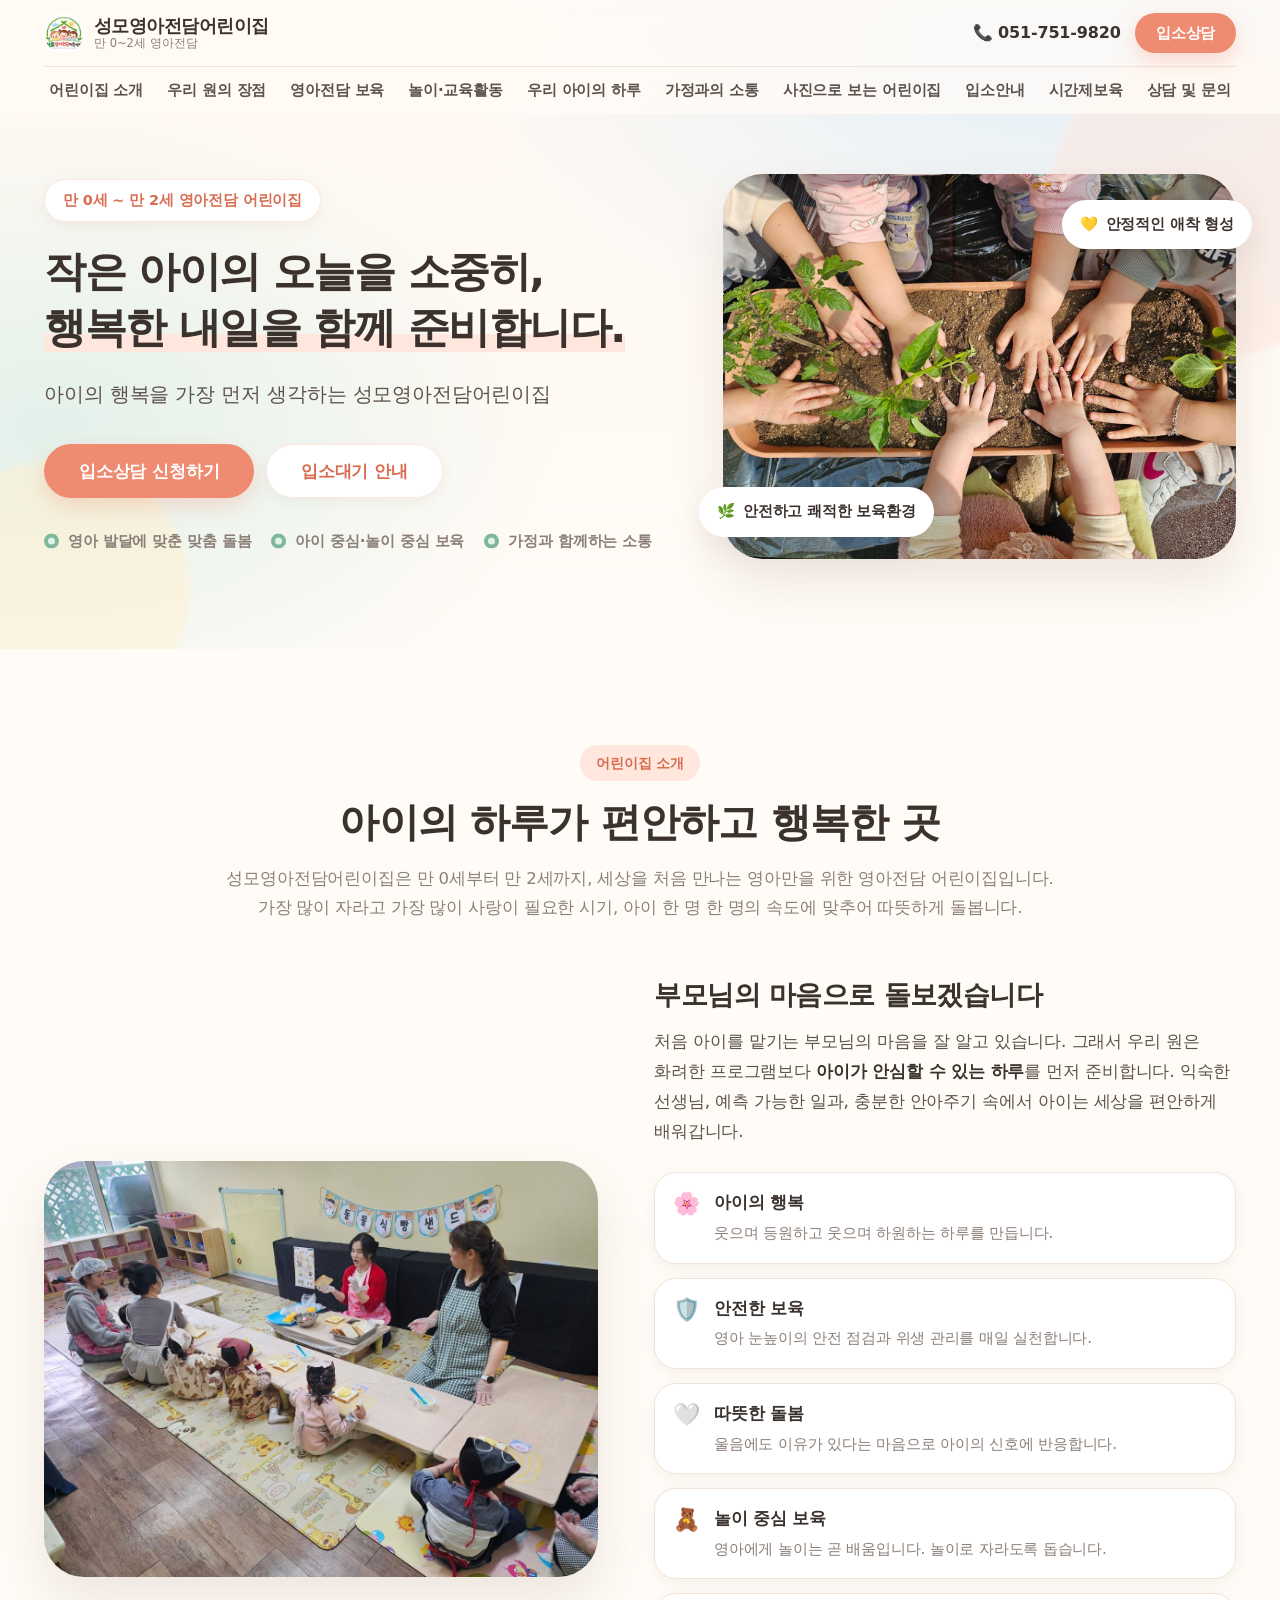
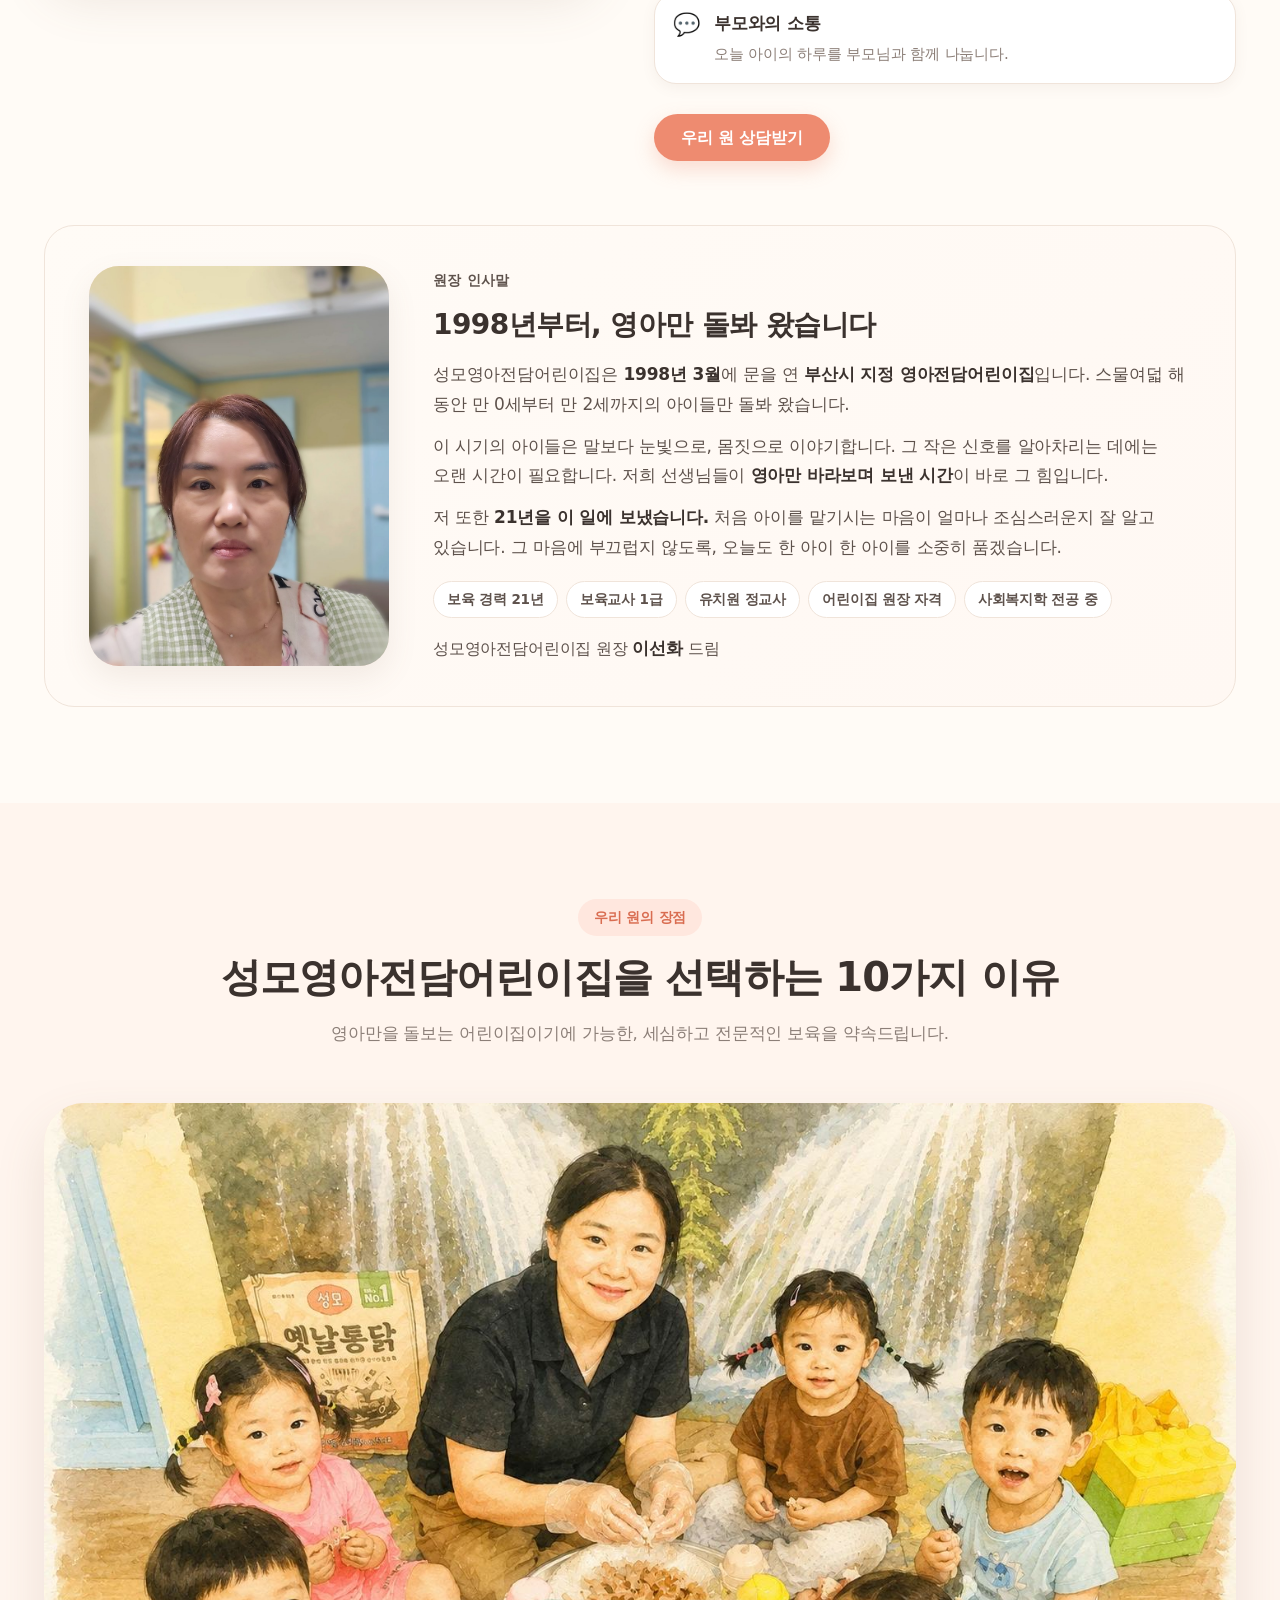
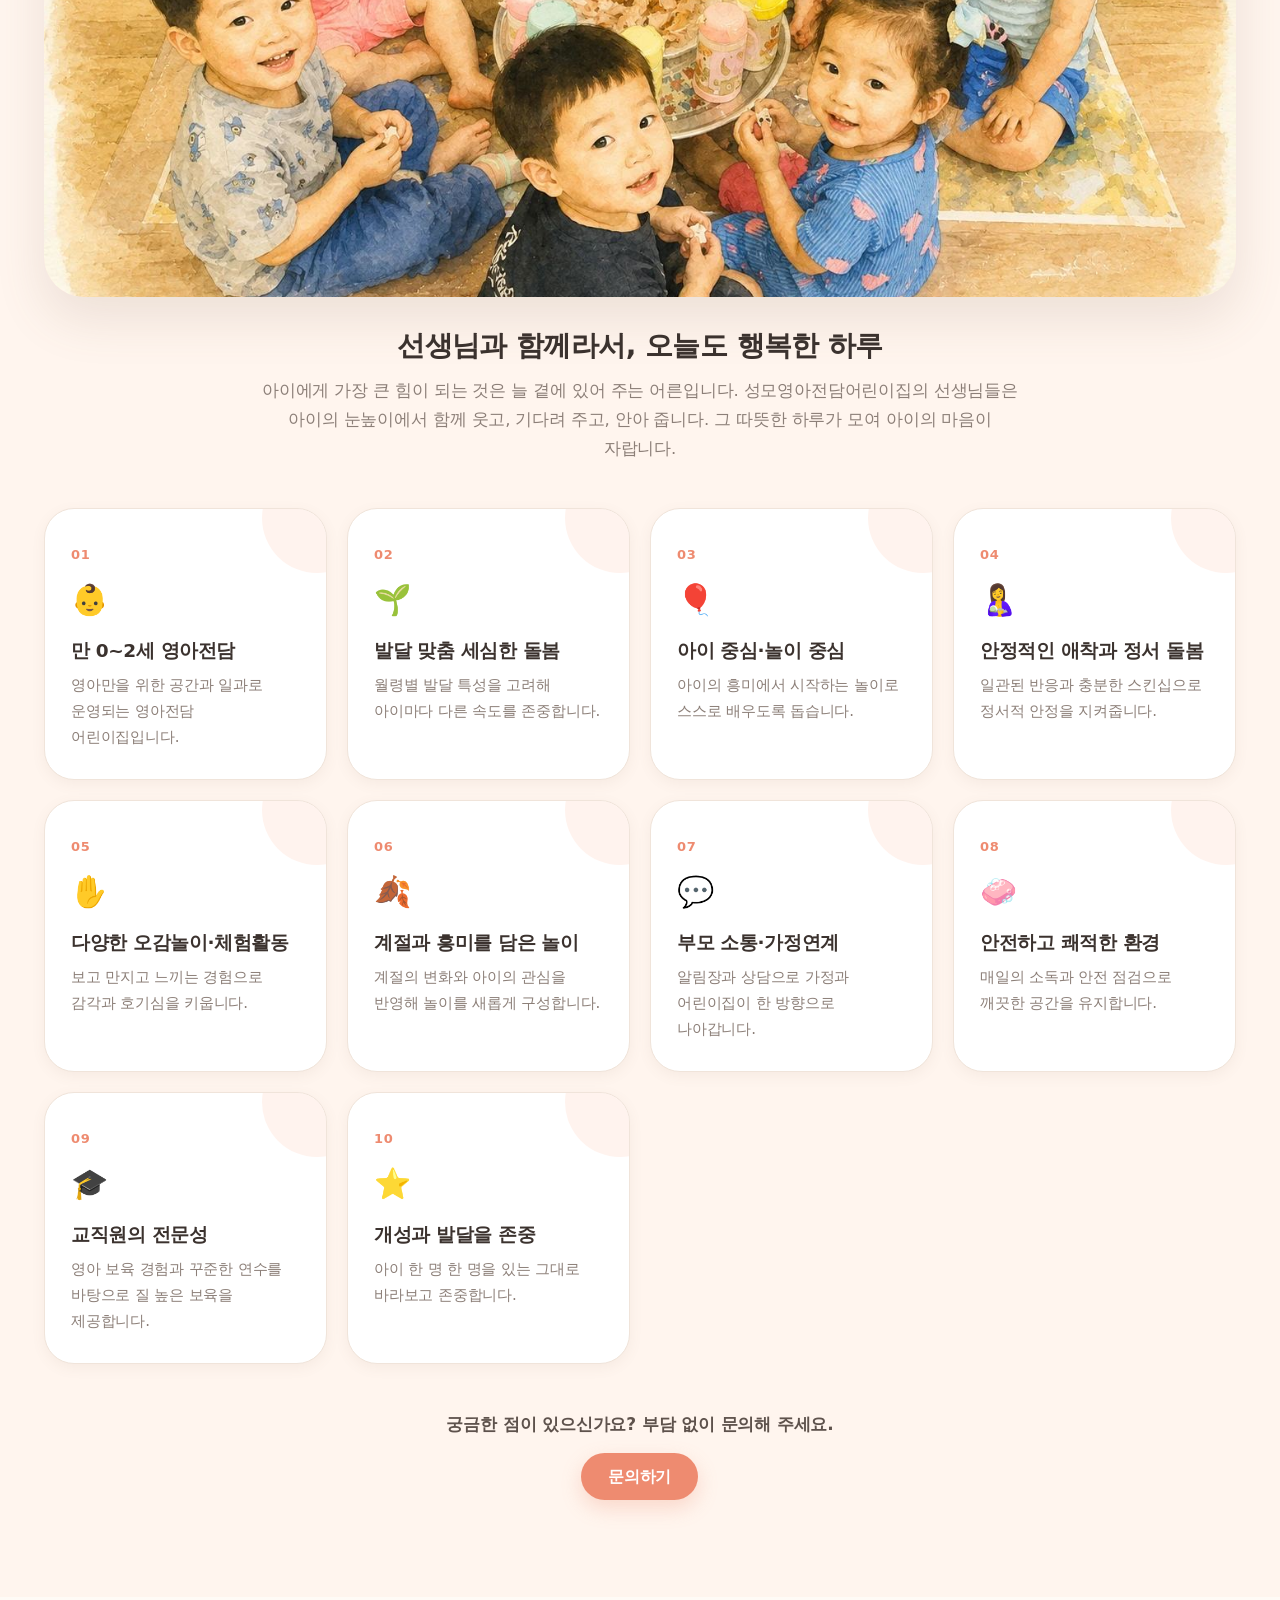
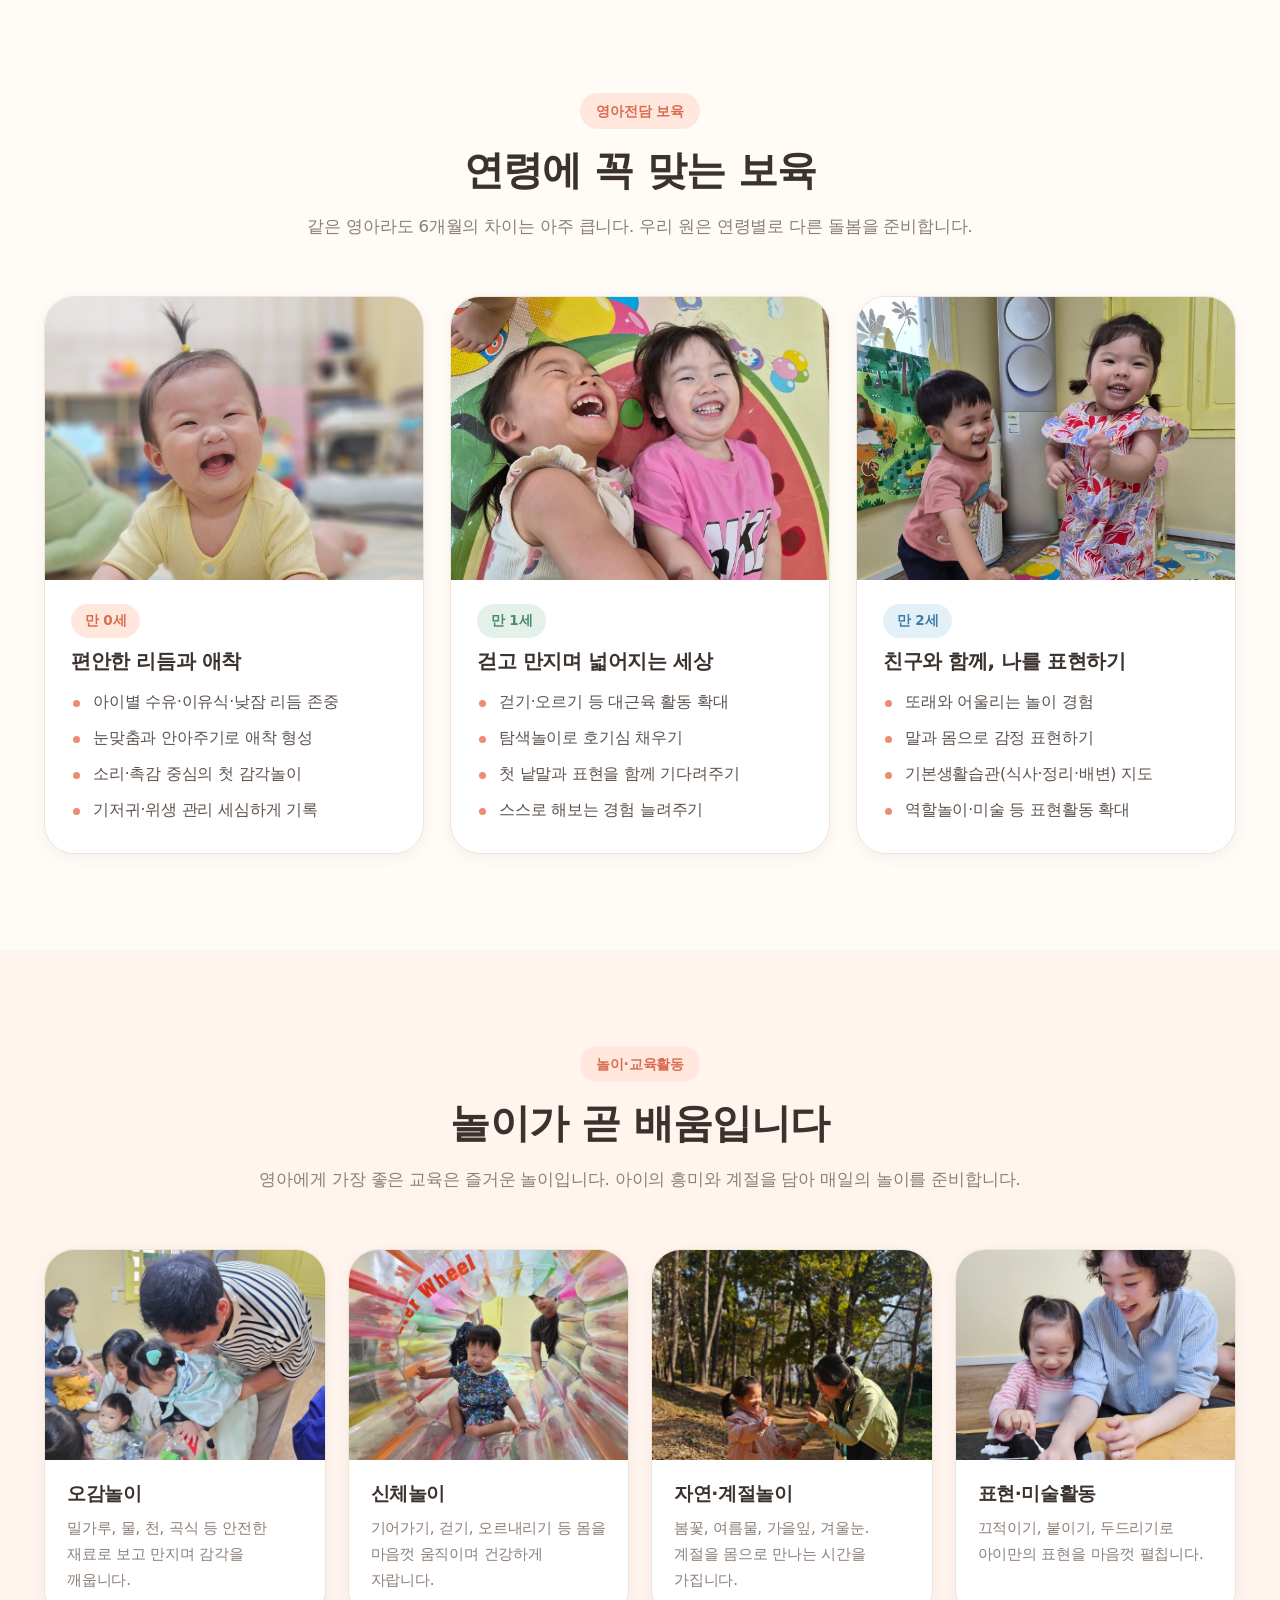
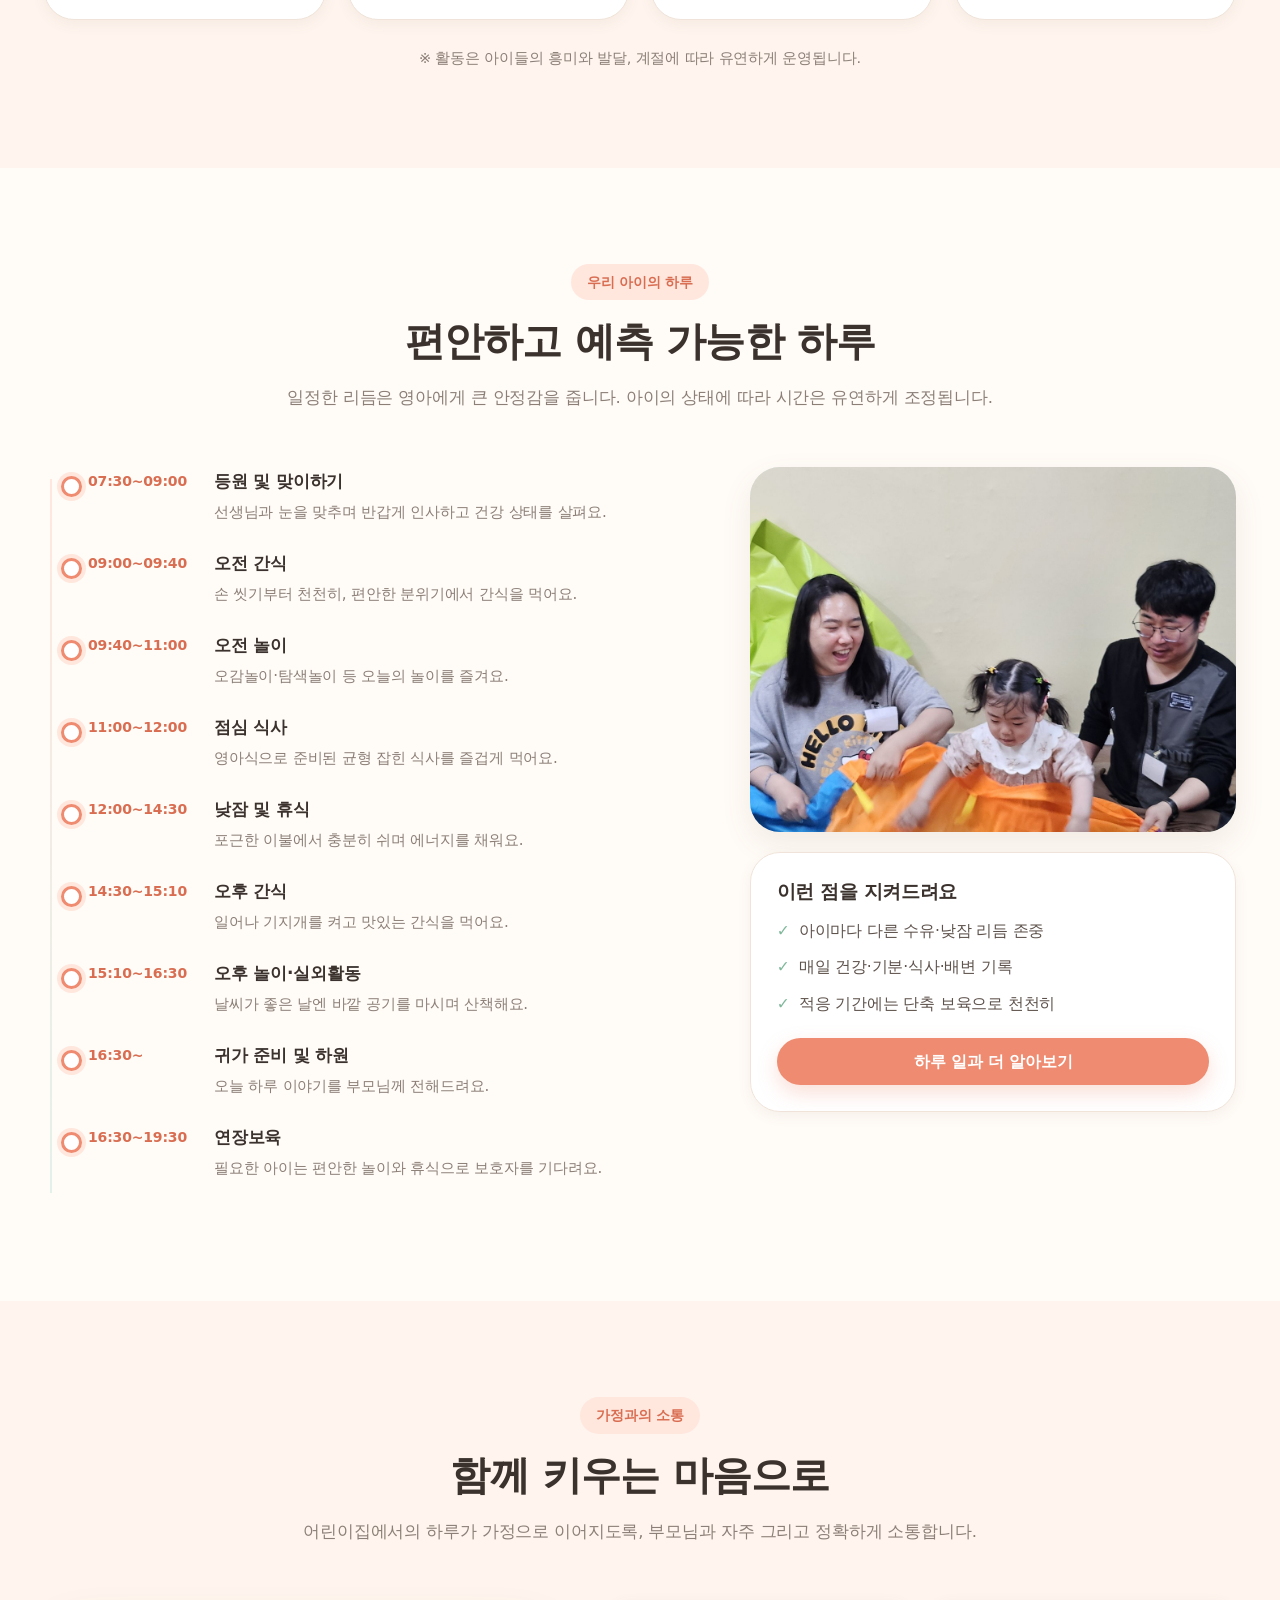
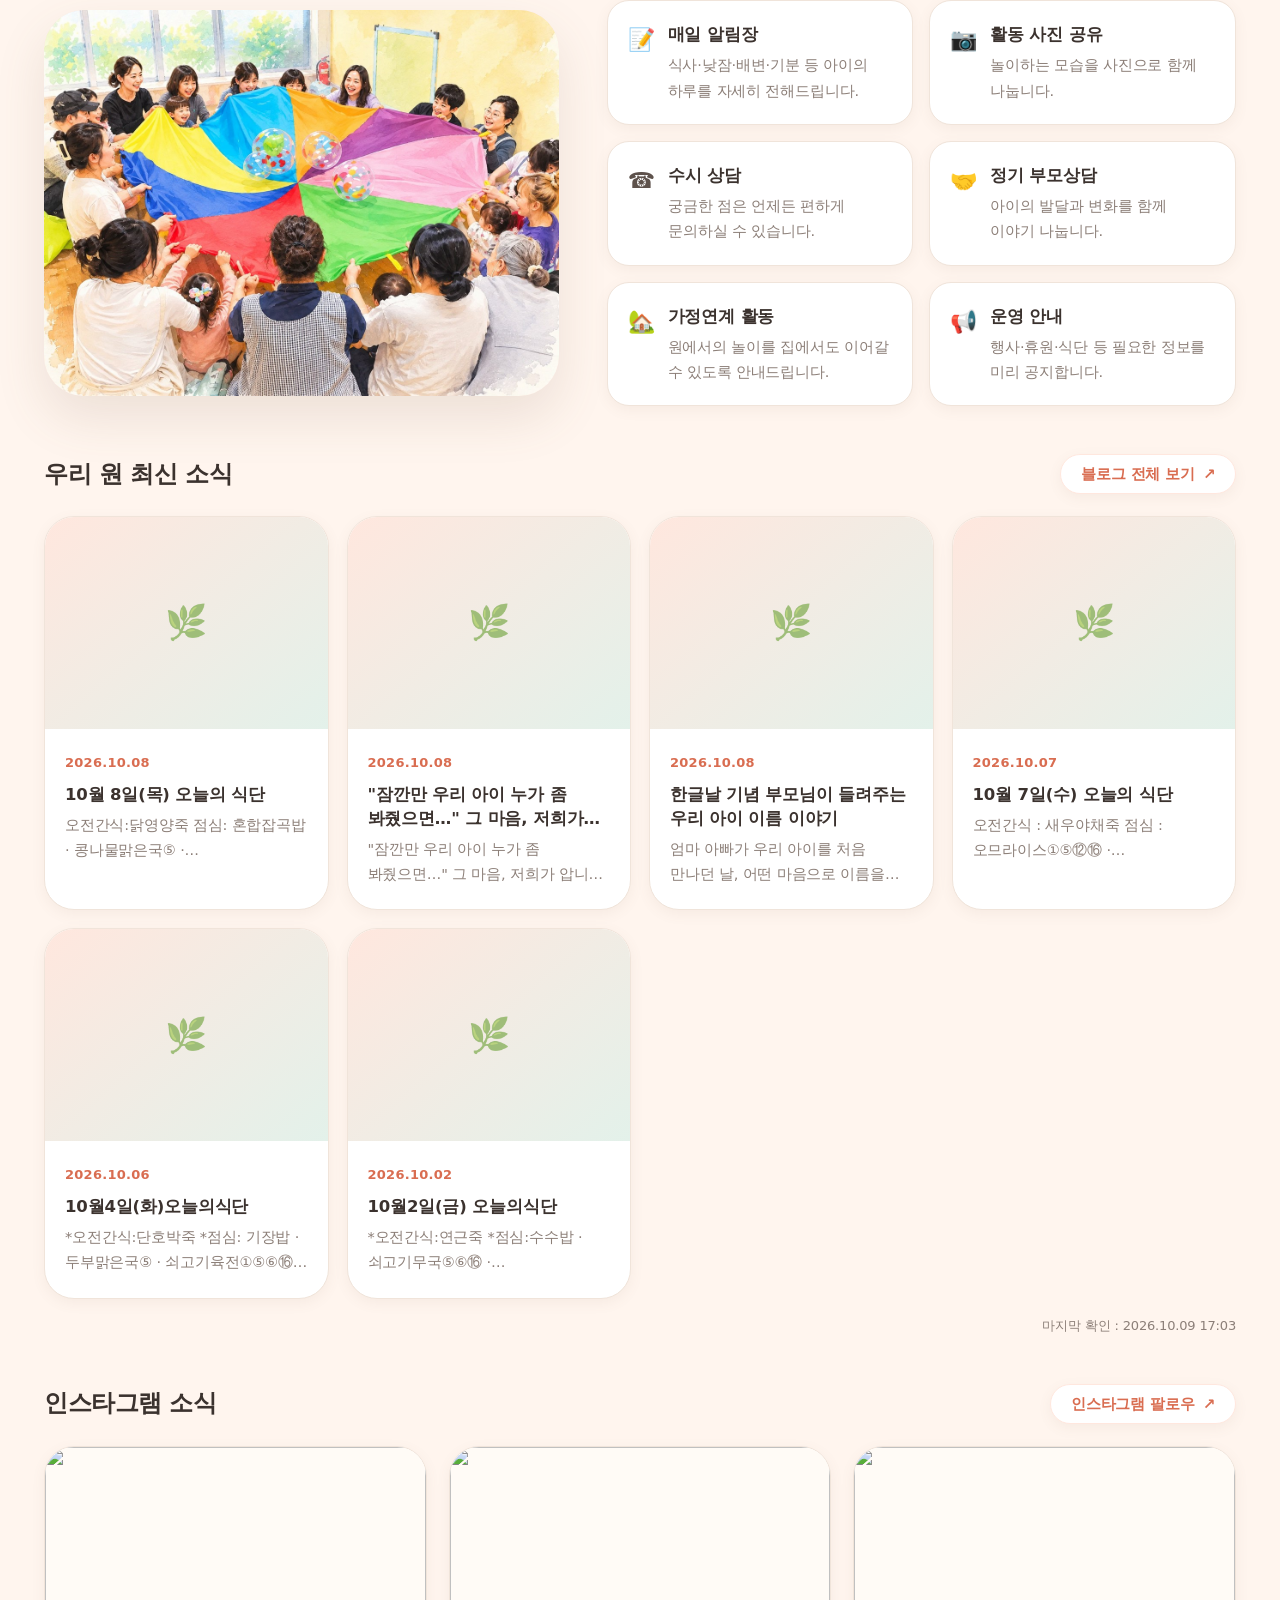
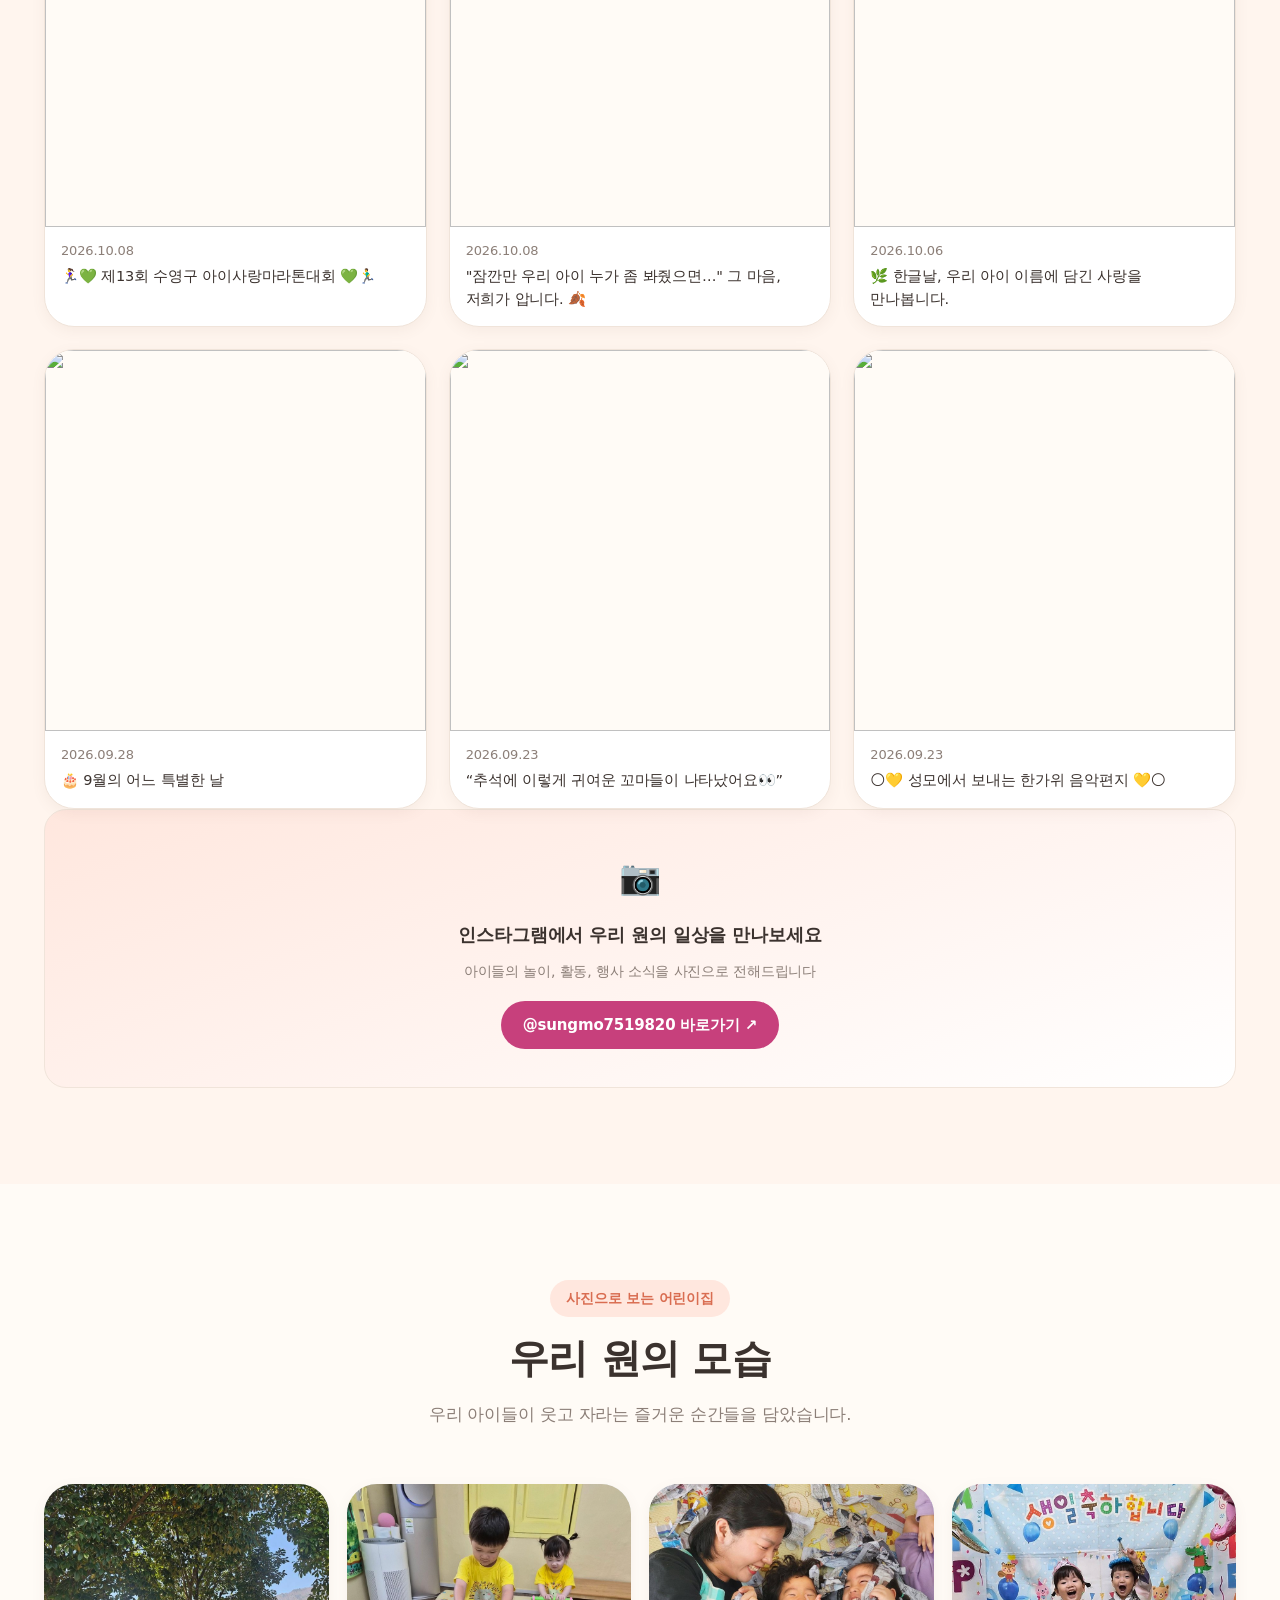
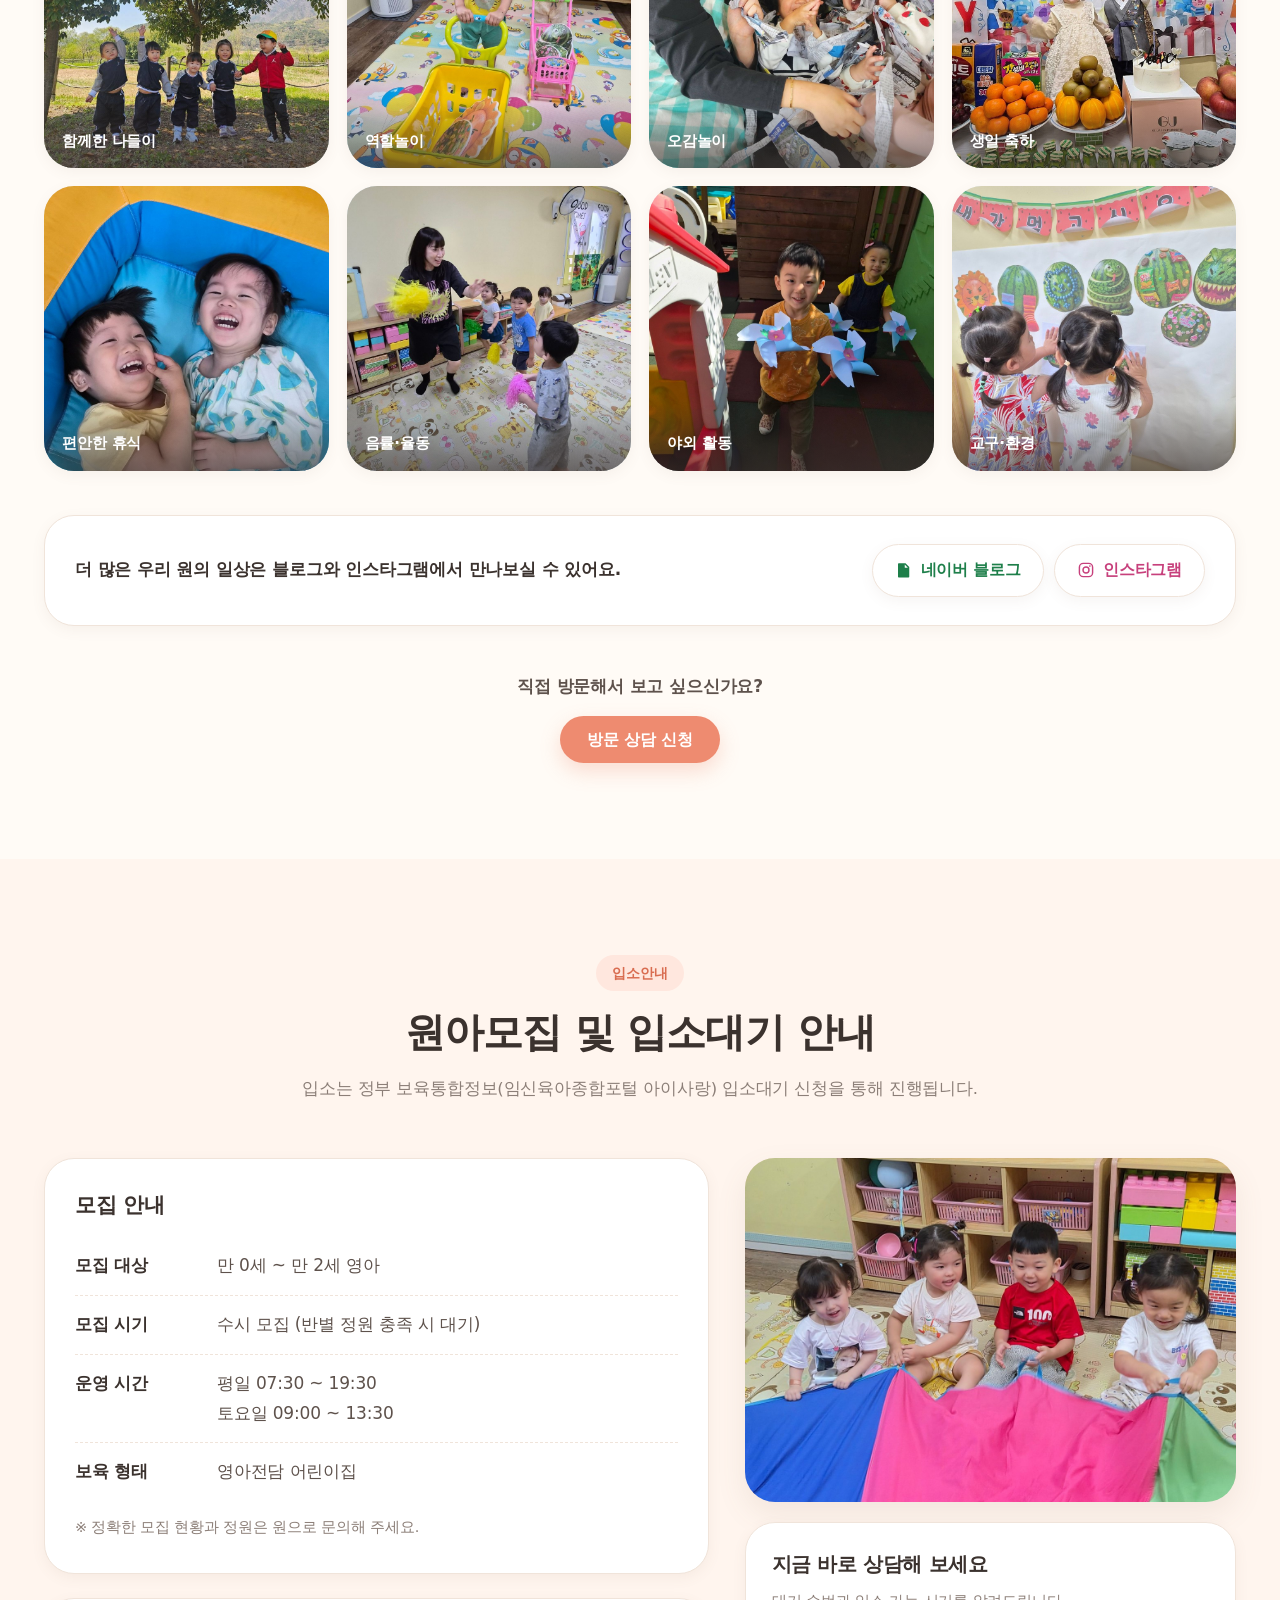
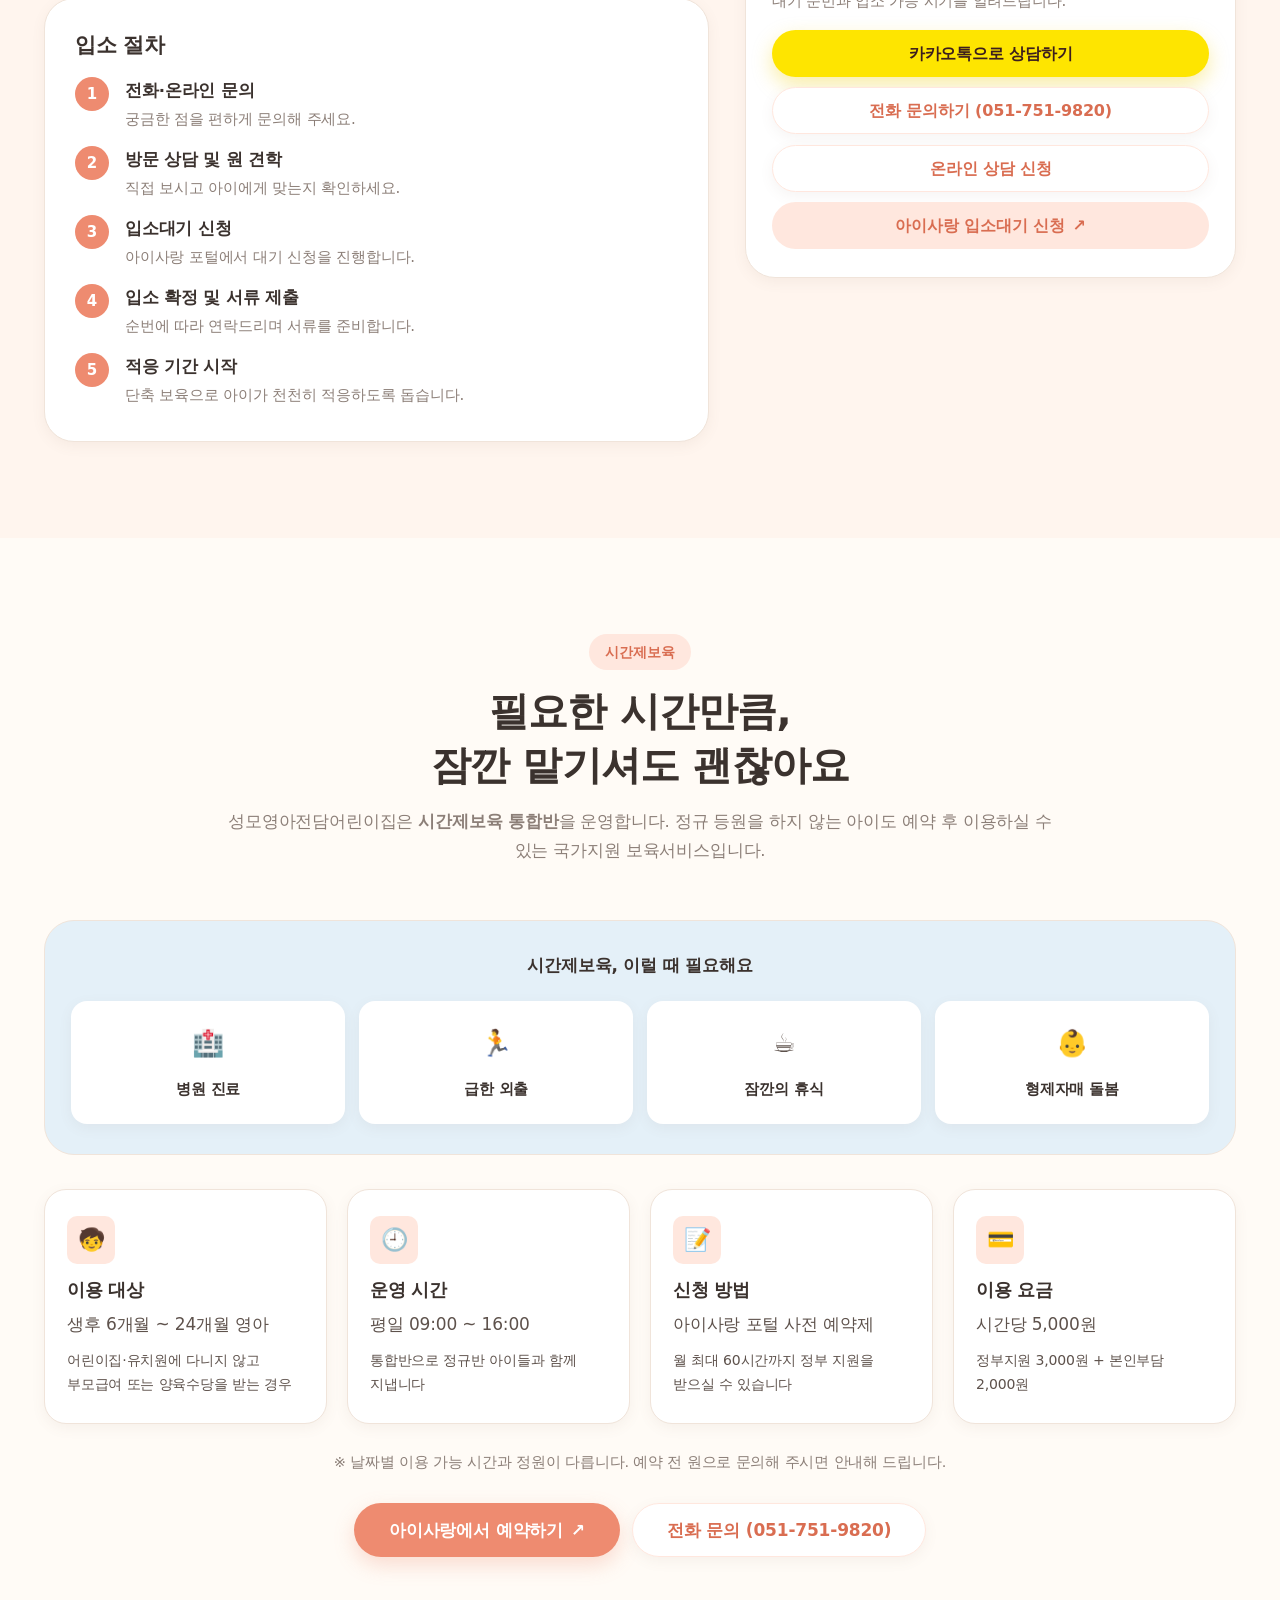
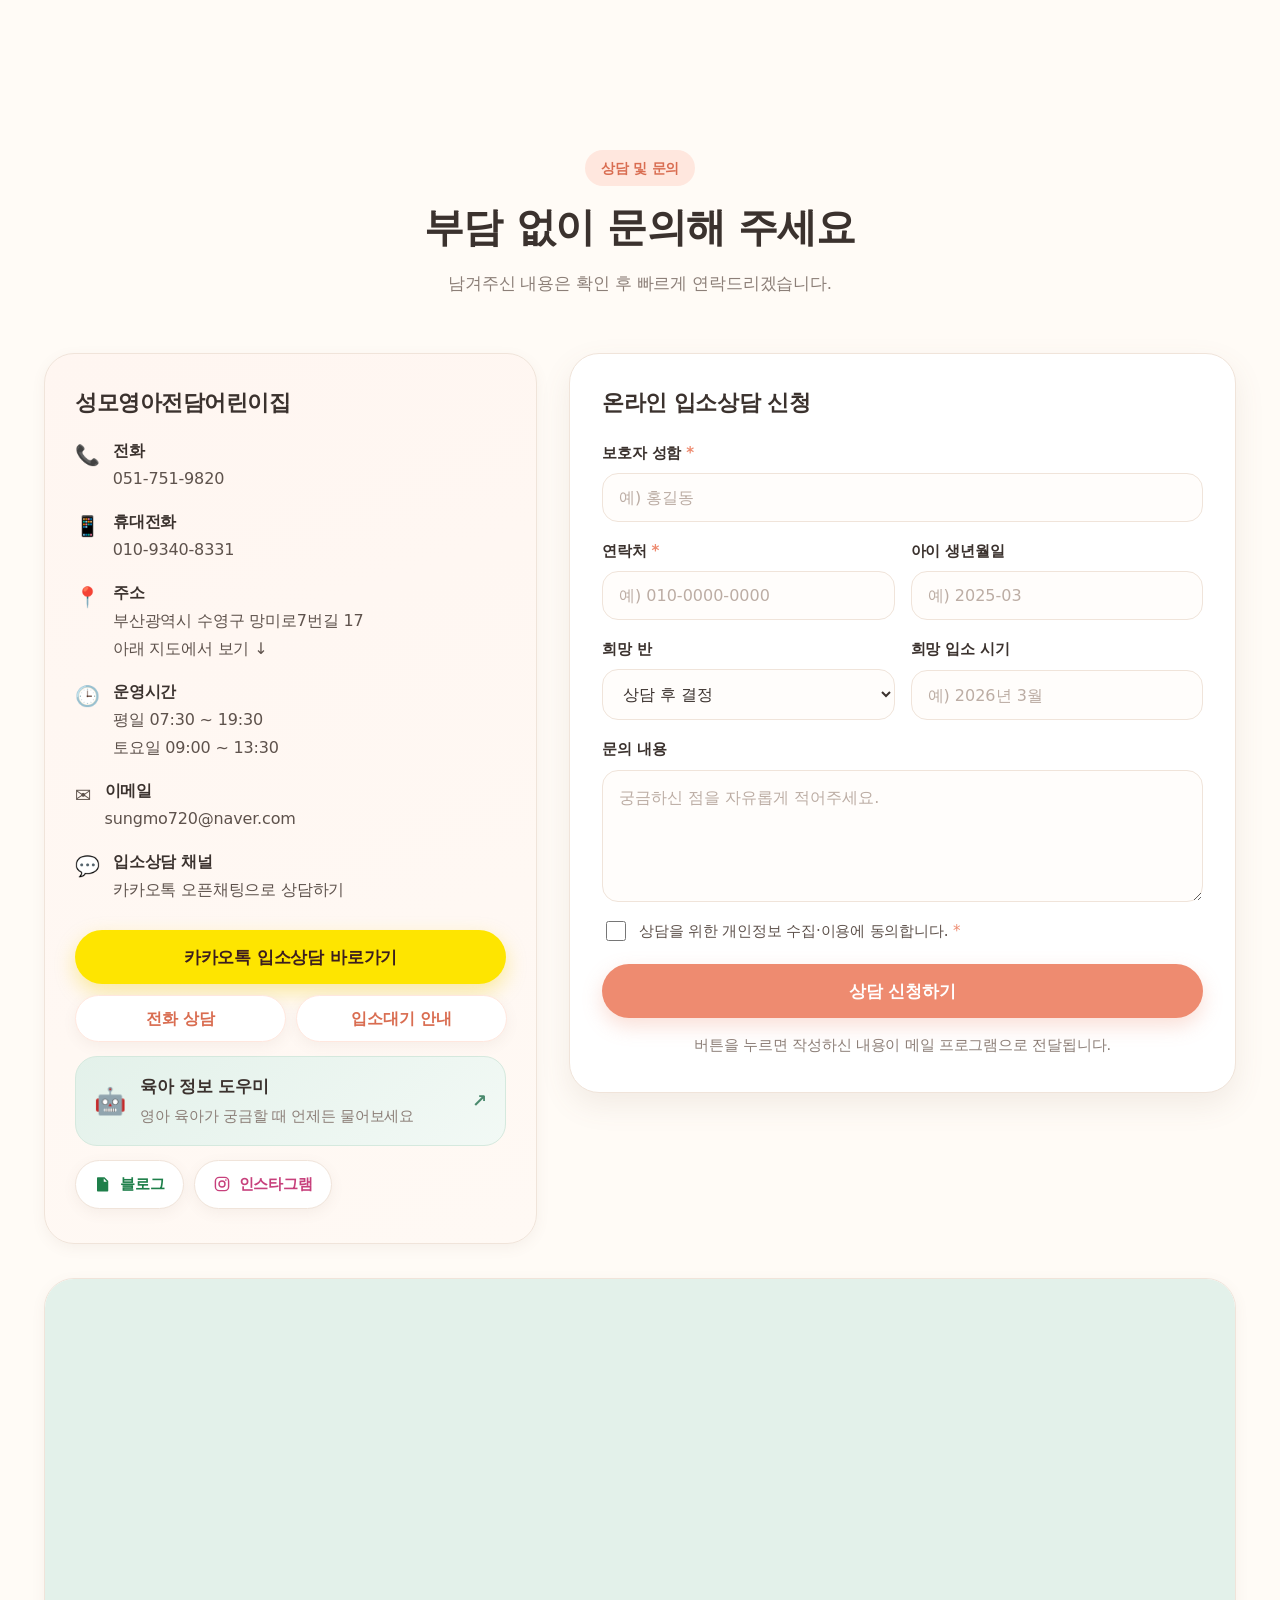
==== commit 3581b57a: "가정과의 소통 사진을 수채화 그림으로 교체 보자기 놀이 장면을 같은 구도의 수채화로 바꾸고 설명글도 수정했습니다.  Co-Authored-By: Claude Opus 5 <nore" ====
--- a/index.html
+++ b/index.html
@@ -29,7 +29,8 @@
 <link rel="preconnect" href="https://cdn.jsdelivr.net" crossorigin>
 <link rel="stylesheet" href="https://cdn.jsdelivr.net/gh/orioncactus/pretendard@v1.3.9/dist/web/variable/pretendardvariable-dynamic-subset.min.css">
 
-<link rel="stylesheet" href="assets/css/style.css">
+<!-- 끝의 ?v=3 은 디자인을 고쳤을 때 브라우저가 옛 파일을 쓰지 않게 하는 표시입니다 -->
+<link rel="stylesheet" href="assets/css/style.css?v=3">
 
 <!-- ★ 사진 자동 교체 장치 ★
      assets/img 폴더에 사진을 넣기만 하면 자동으로 홈페이지에 나타납니다.
@@ -43,7 +44,7 @@
   if (next) { img.src = next; } else { img.onerror = null; }
 }
 
-/* 로고 그림을 못 찾으면 하트 그림으로 돌아갑니다 */
+/* 로고 그림을 못 찾으면 다른 주소를 시도하고, 그래도 없으면 자리만 비웁니다 */
 function logoFail(img) {
   var list = (img.getAttribute('data-fallback') || '').split(',').filter(Boolean);
   var next = list.shift();
@@ -51,8 +52,6 @@
   if (next) { img.src = next; return; }
   img.onerror = null;
   img.remove();
-  var mark = document.getElementById('logoMark');
-  if (mark) mark.classList.add('is-fallback');
 }
 </script>
 
@@ -93,13 +92,9 @@
         <!-- 어린이집 로고.
              바꾸시려면 assets/img/logo.png 를 같은 이름으로 덮어쓰세요.
              로고 파일이 없으면 아래 하트 그림이 대신 나옵니다. -->
-        <img class="logo__img" src="assets/img/logo.png?v=2"
+        <img class="logo__img" src="assets/img/logo.png?v=3"
              data-fallback="assets/img/logo-auto.webp,assets/img/logo.jpg"
              onerror="logoFail(this)" alt="" width="40" height="40" decoding="async">
-        <svg class="logo__fallback" viewBox="0 0 48 48" width="38" height="38">
-          <circle cx="24" cy="24" r="24" fill="#F2A18B"/>
-          <path d="M24 35c-12-7.4-15.2-14.3-11.5-19 2.9-3.7 8.4-2.9 11.5 1.6 3.1-4.5 8.6-5.3 11.5-1.6C39.2 20.7 36 27.6 24 35z" fill="#fff"/>
-        </svg>
       </span>
       <span class="logo__text">
         <strong>성모영아전담어린이집</strong>
@@ -476,7 +471,7 @@
       <div class="comm-grid">
         <div class="comm-media reveal">
           <!-- 사진 넣기 : comm-01.jpg -->
-          <img src="assets/img/comm-01.jpg" data-fallback="assets/img/comm-01.png,assets/img/comm-01.svg" onerror="nextPhoto(this)" alt="가정과의 소통 이미지" width="900" height="675" loading="lazy" decoding="async">
+          <img src="assets/img/comm-01.jpg" data-fallback="assets/img/comm-01.png,assets/img/comm-01.svg" onerror="nextPhoto(this)" alt="부모님과 선생님, 아이들이 함께 보자기 놀이를 하는 모습을 그린 수채화" width="900" height="675" loading="lazy" decoding="async">
         </div>
 
         <ul class="comm-list reveal reveal--delay">
@@ -877,6 +872,6 @@
 <!-- 맨 위로 -->
 <button class="totop" id="toTop" type="button" aria-label="맨 위로 이동">↑</button>
 
-<script src="assets/js/main.js" defer></script>
+<script src="assets/js/main.js?v=3" defer></script>
 </body>
 </html>
--- a/assets/css/style.css
+++ b/assets/css/style.css
@@ -180,8 +180,7 @@
   border-radius: 50%;
   background: #fff;
 }
-.logo__fallback { display: none; }     /* 로고 파일이 없을 때만 하트가 나옵니다 */
-.logo__mark.is-fallback .logo__fallback { display: block; margin: auto; }
+.logo__mark svg { display: none; }     /* 옛 하트 그림이 남아 있어도 보이지 않게 */
 .logo__text { display: flex; flex-direction: column; line-height: 1.2; }
 .logo__text strong { font-size: 18px; color: var(--ink); letter-spacing: -0.03em; }
 .logo__text em { font-style: normal; font-size: 11.5px; color: var(--muted); letter-spacing: 0; }
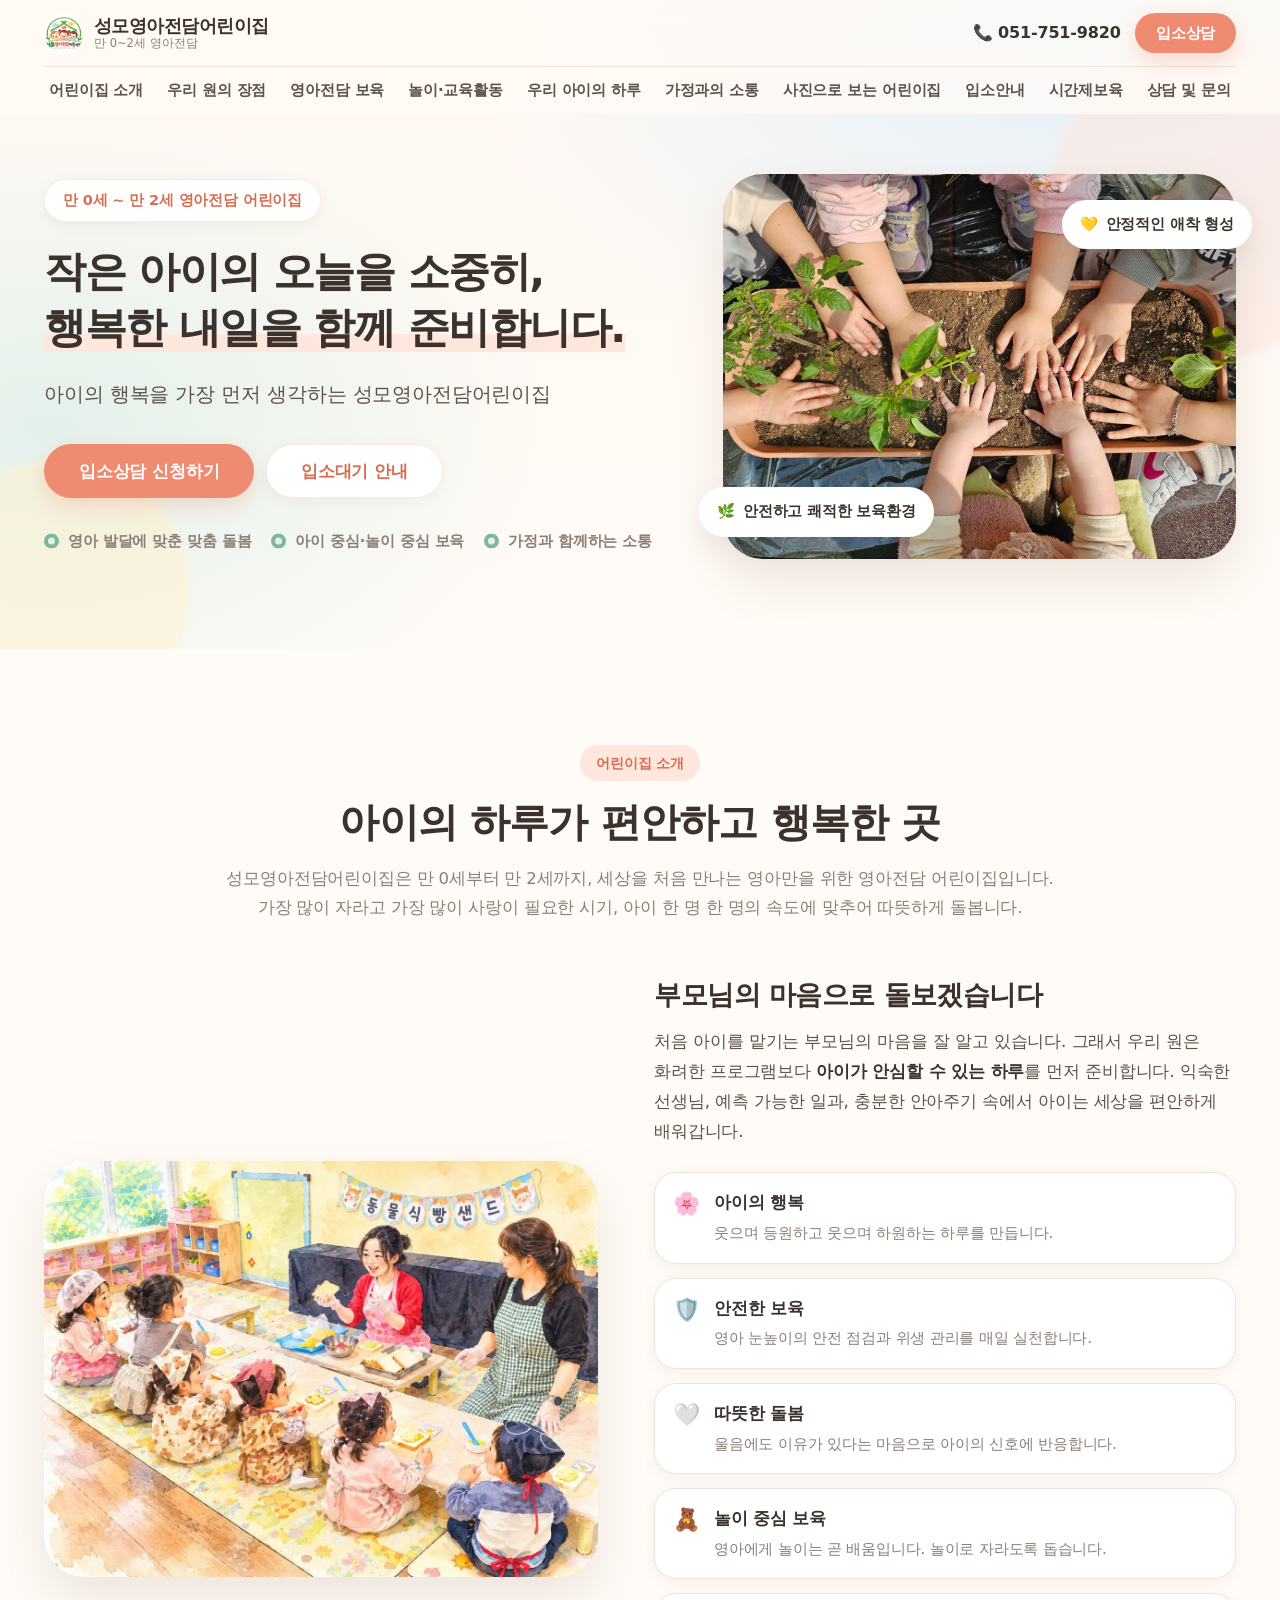
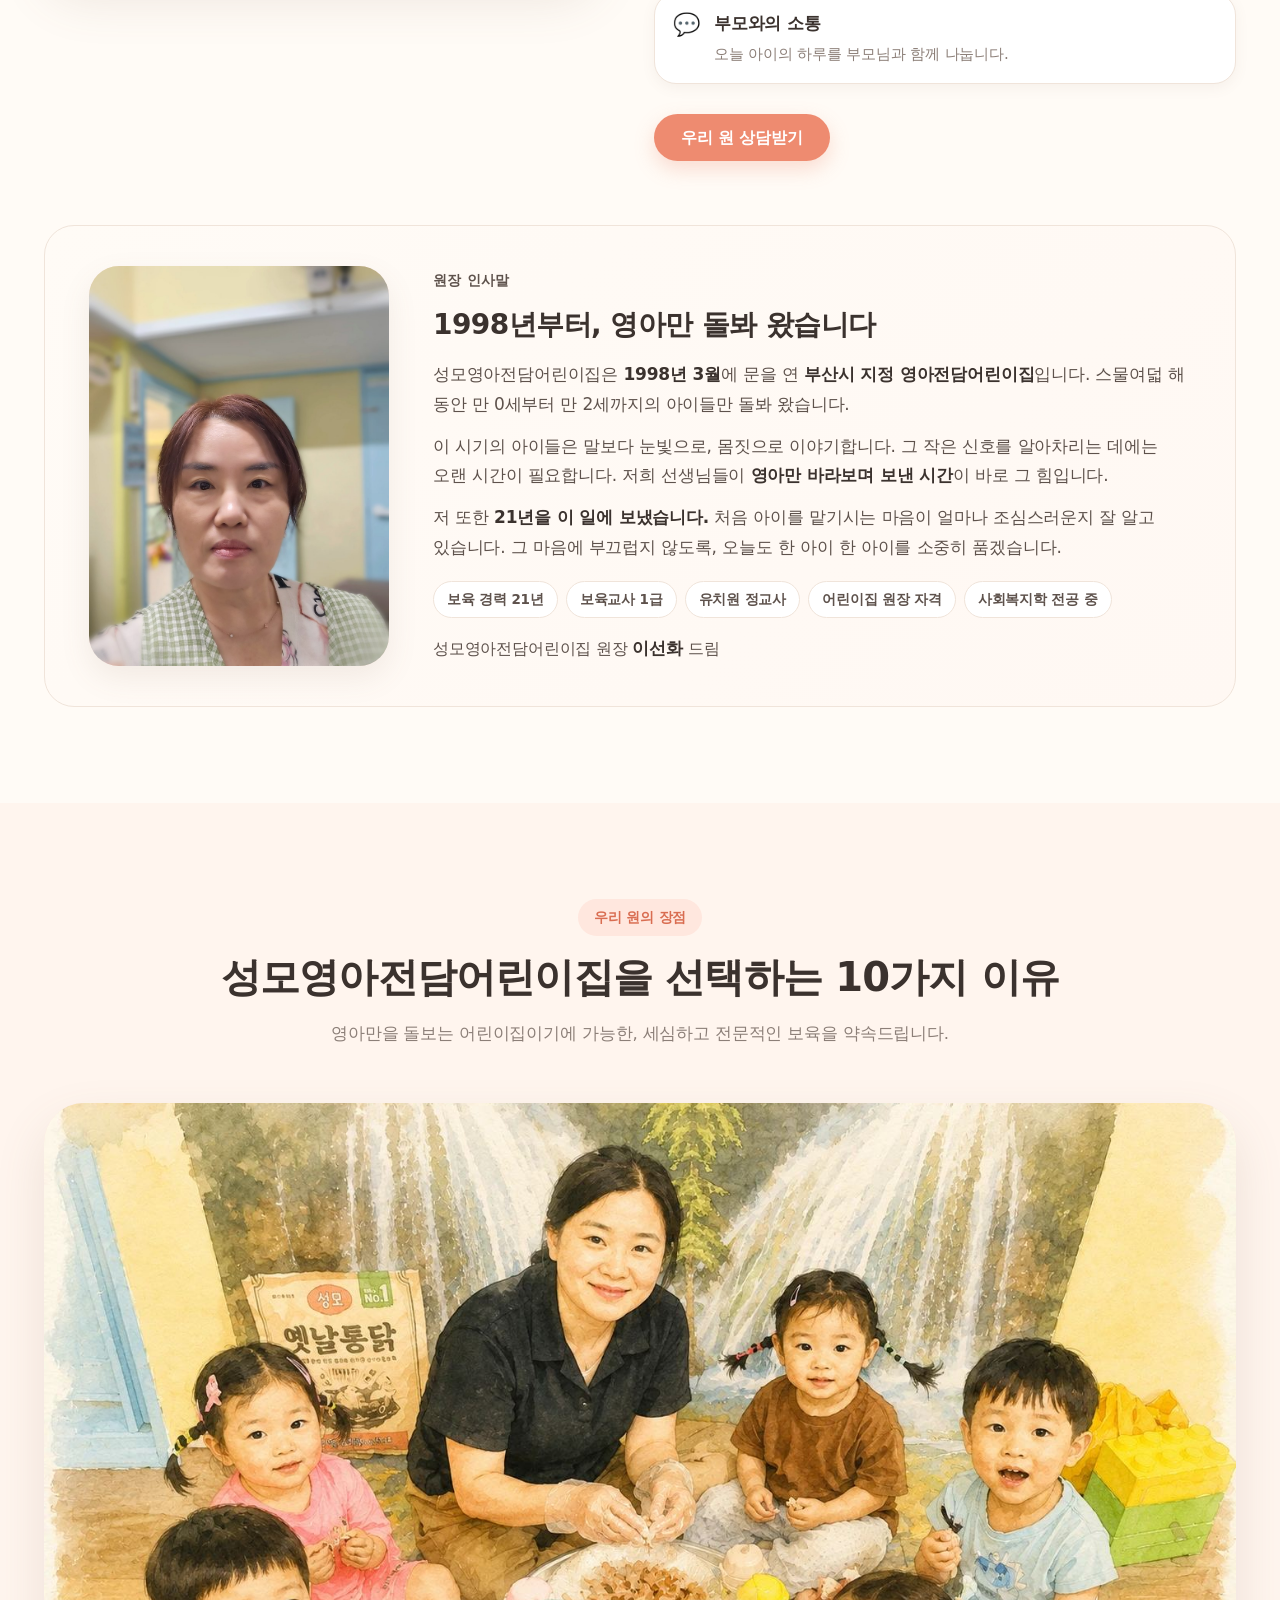
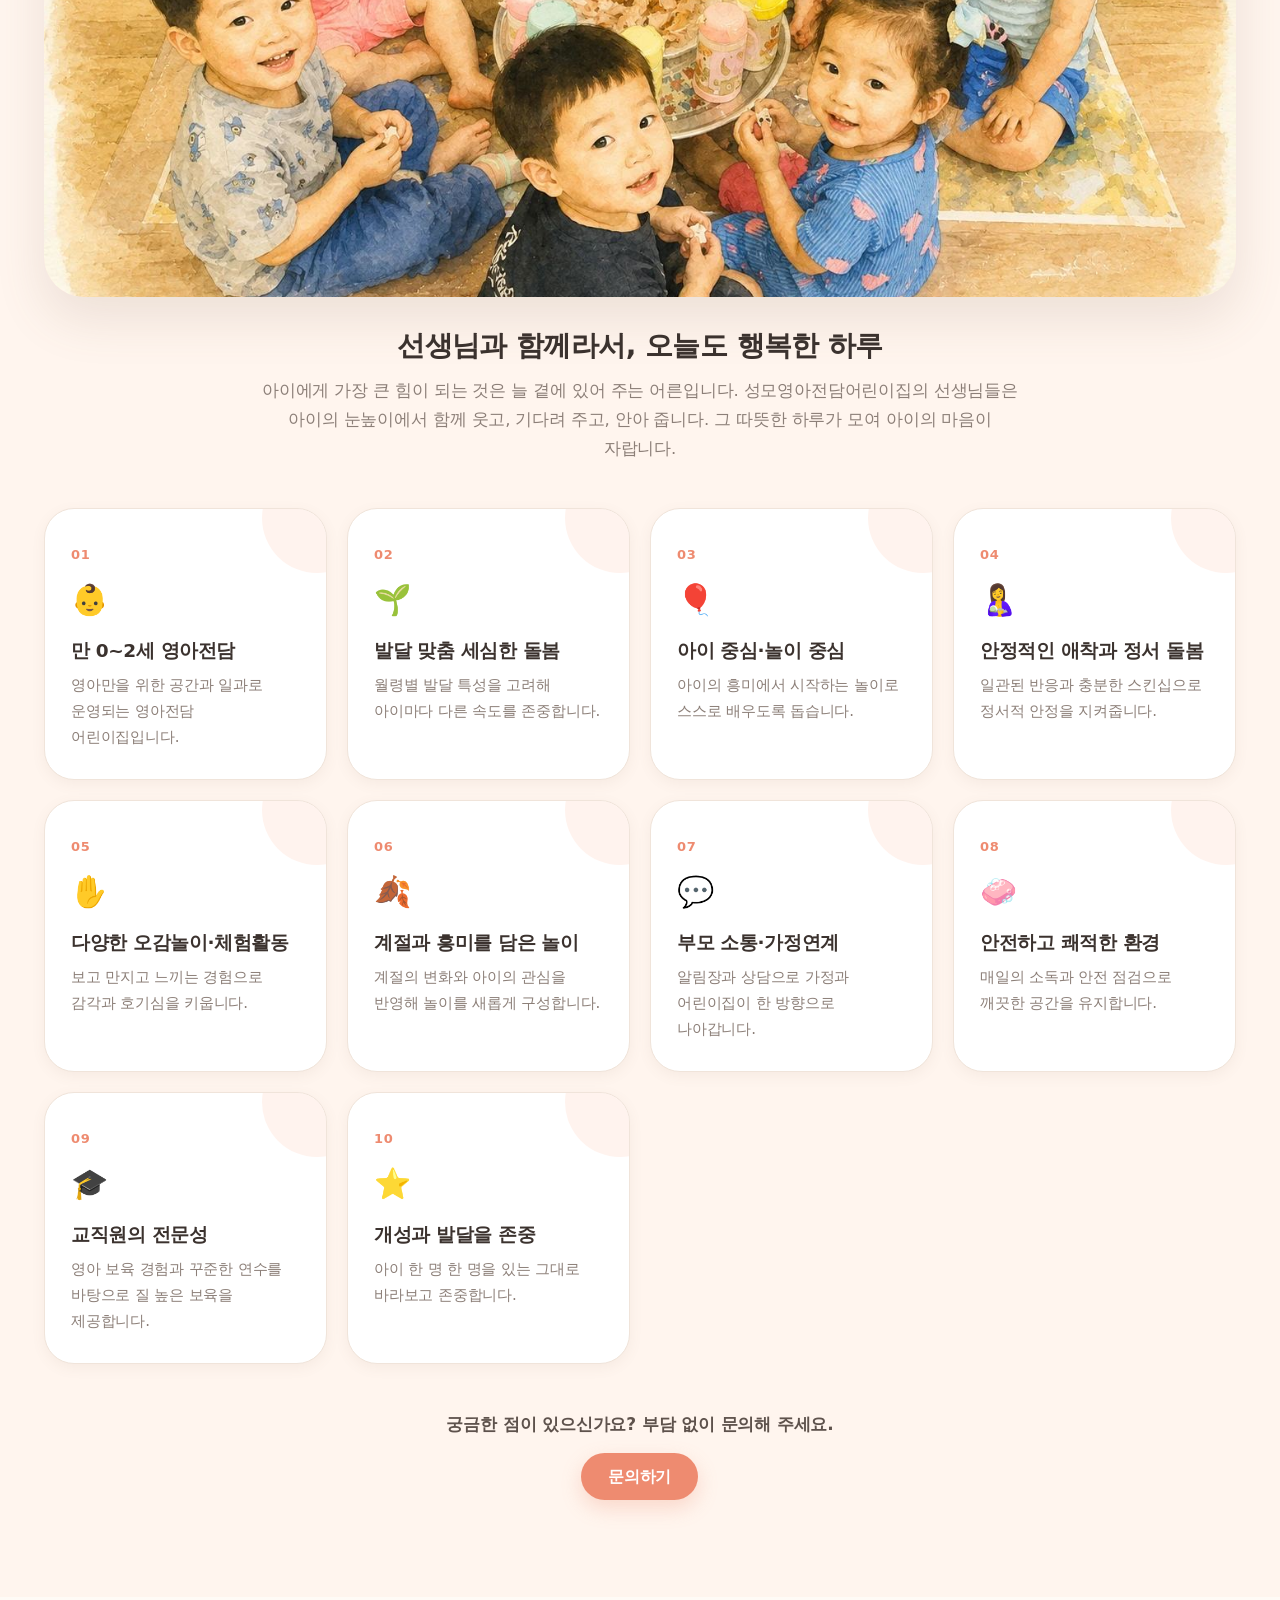
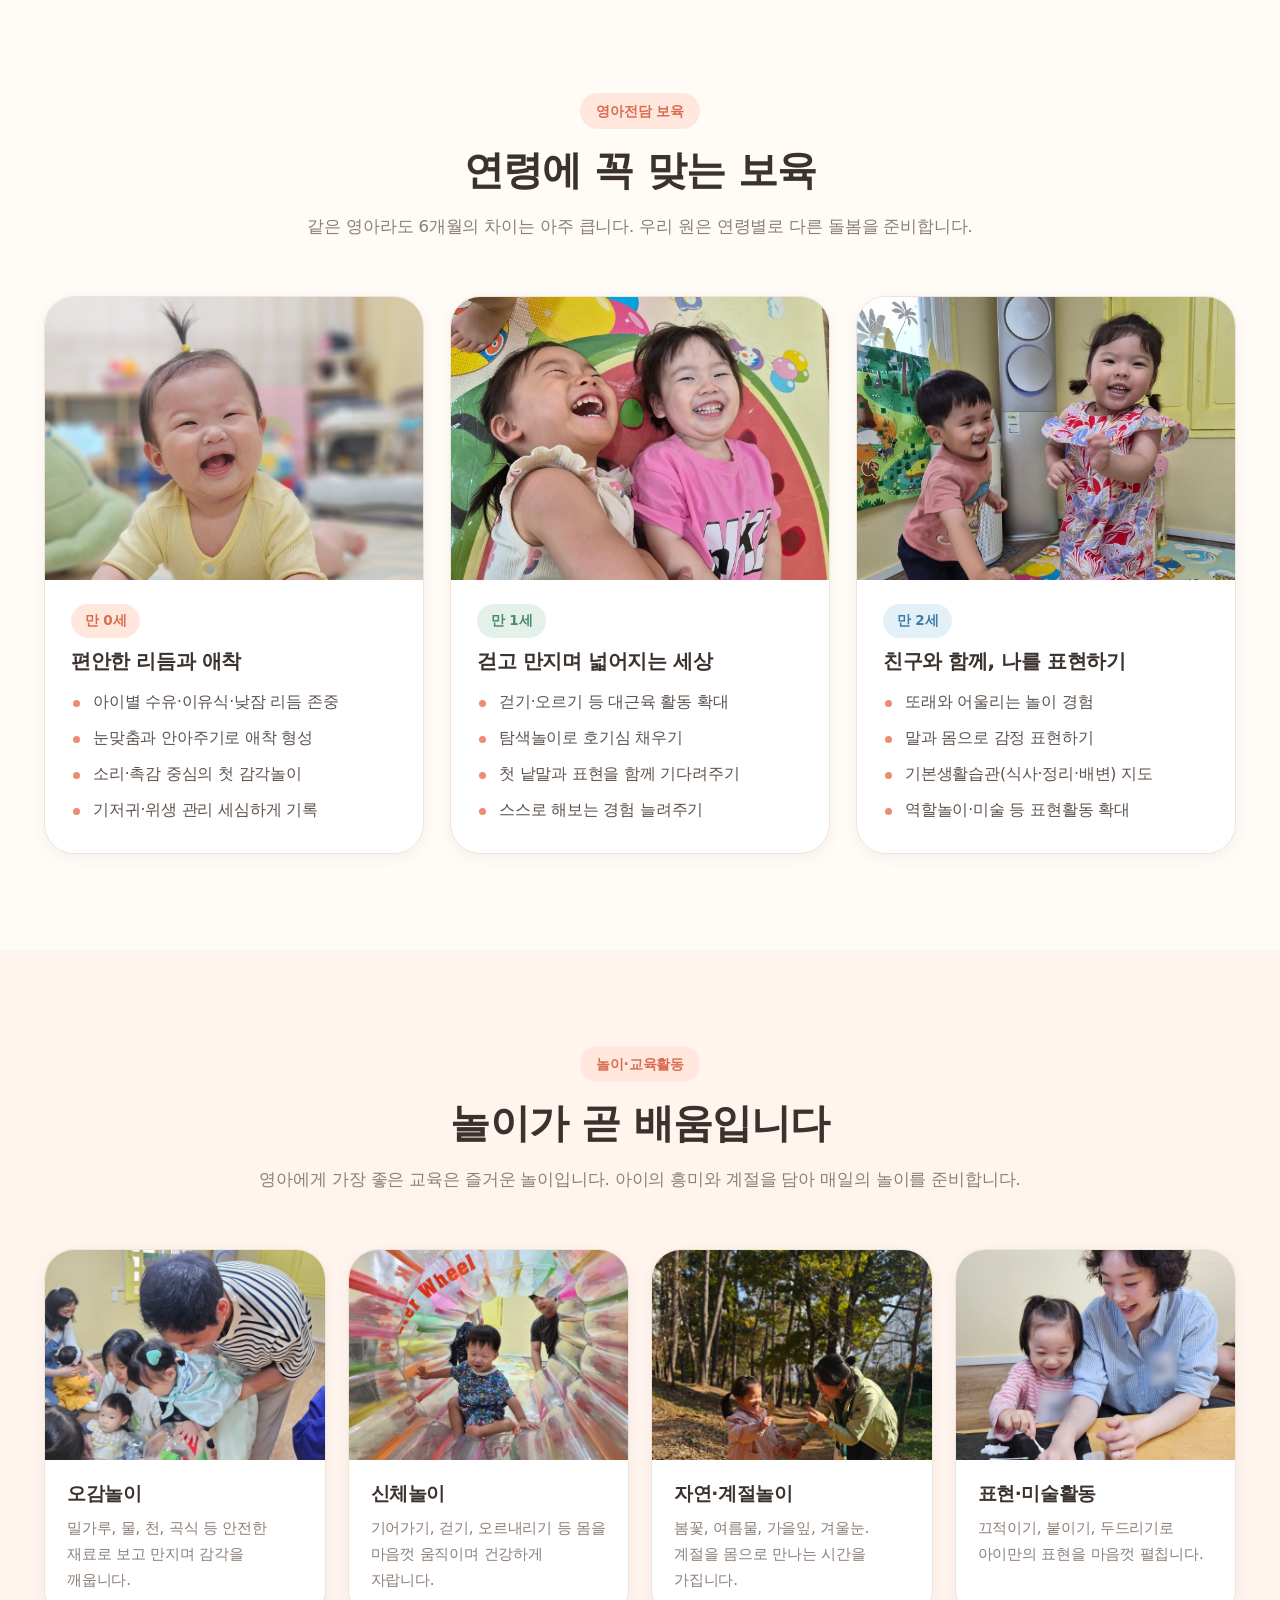
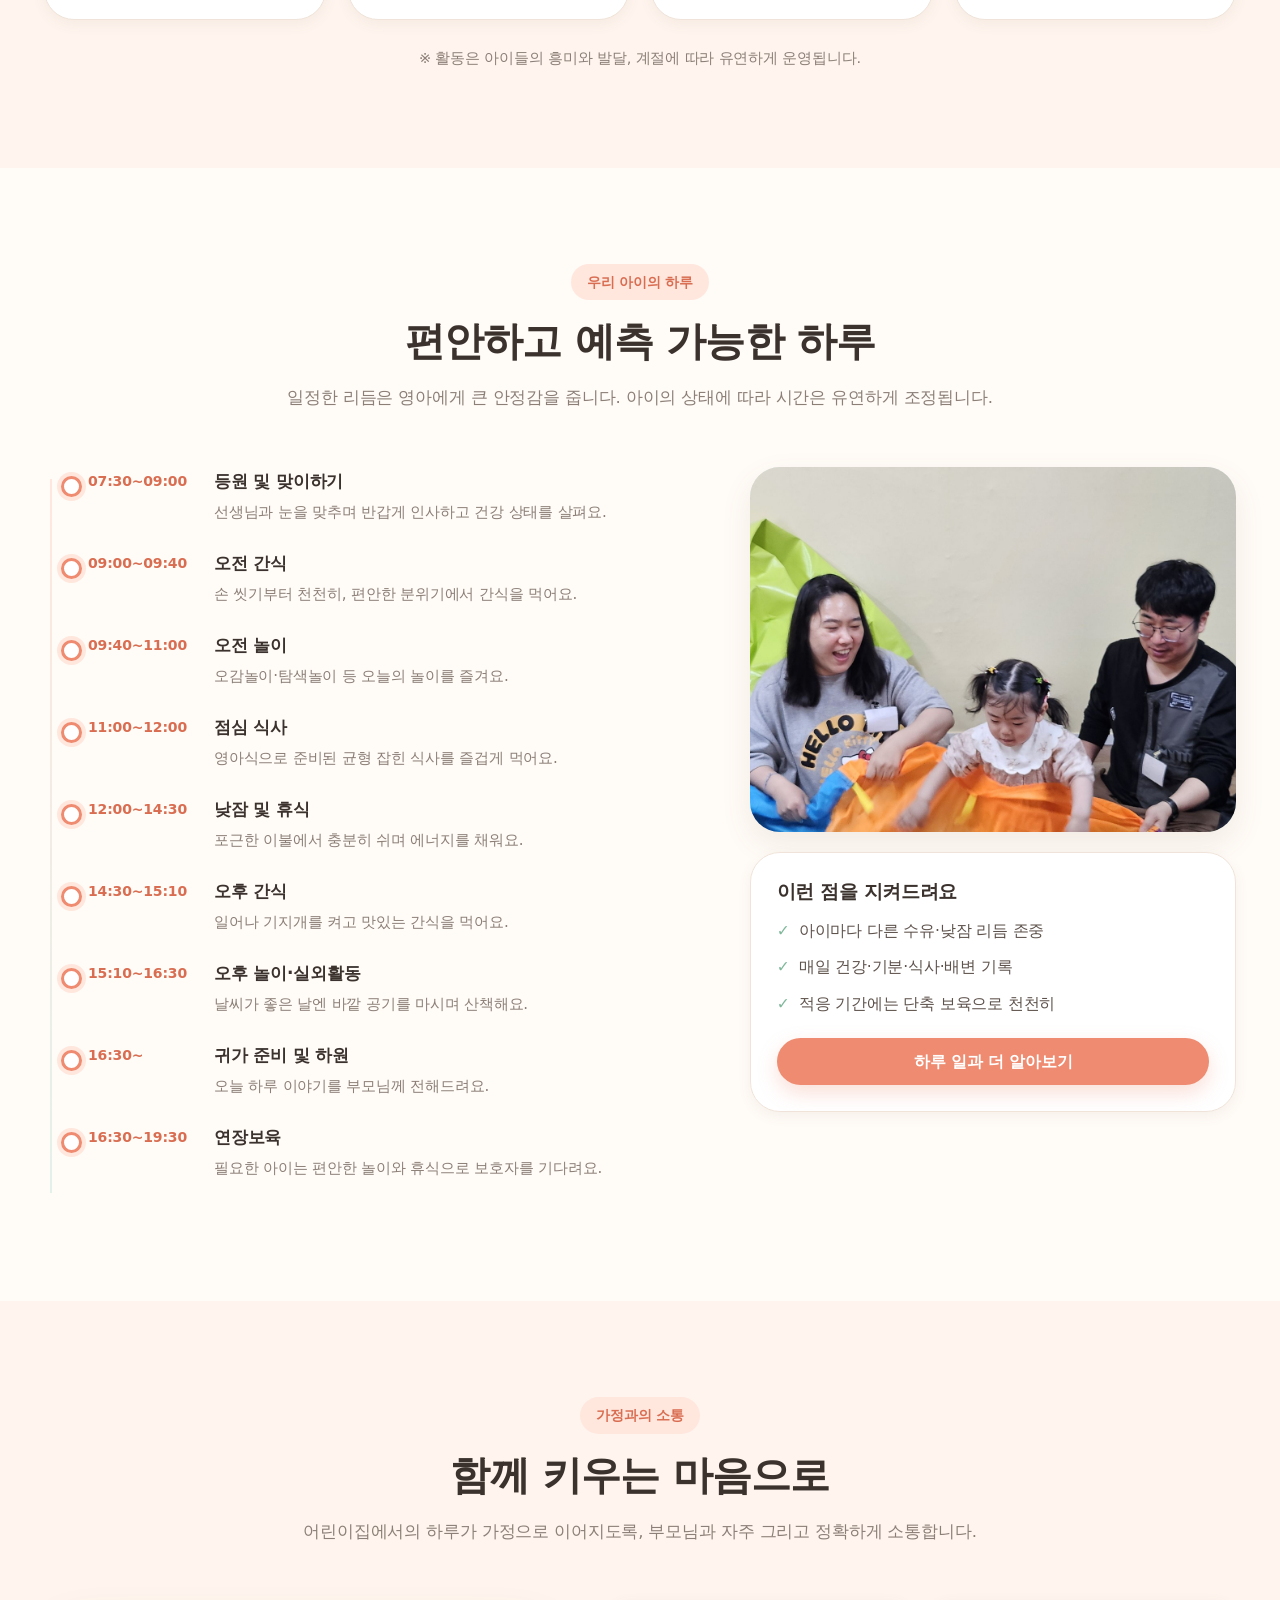
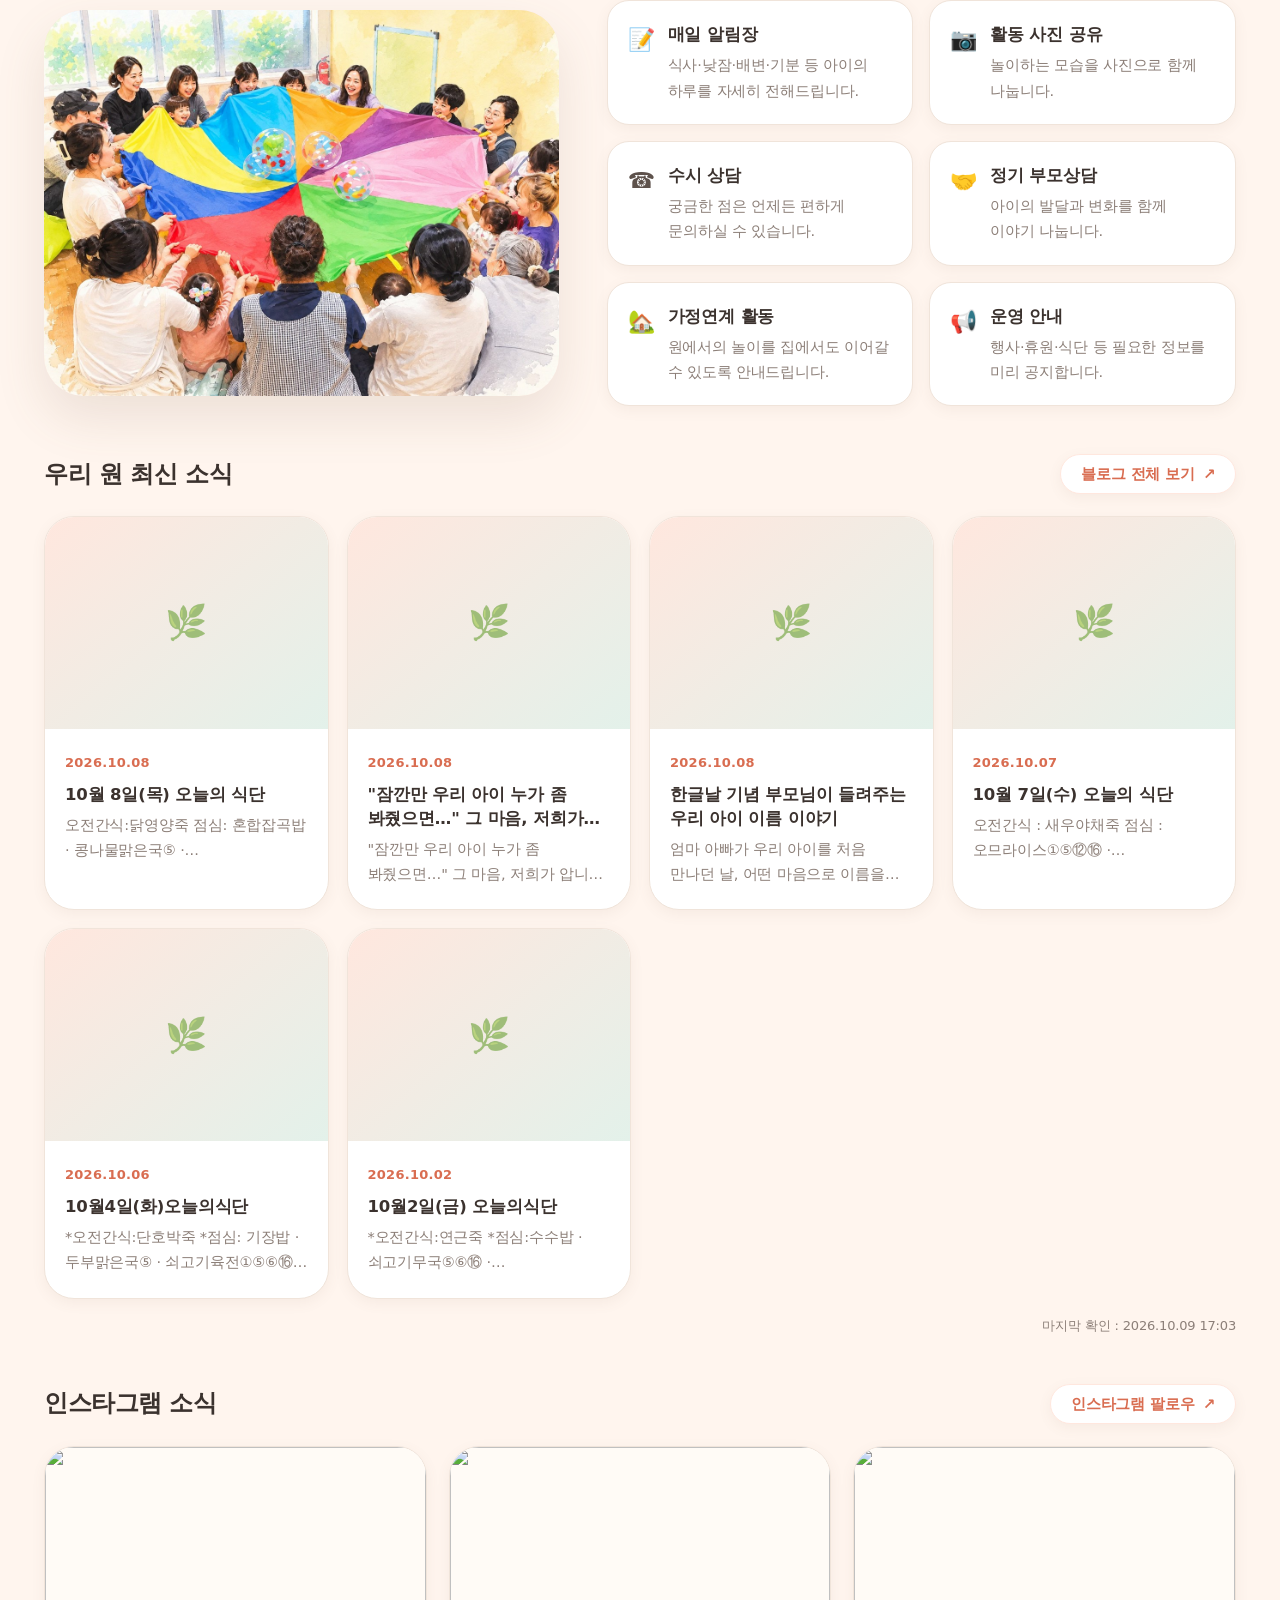
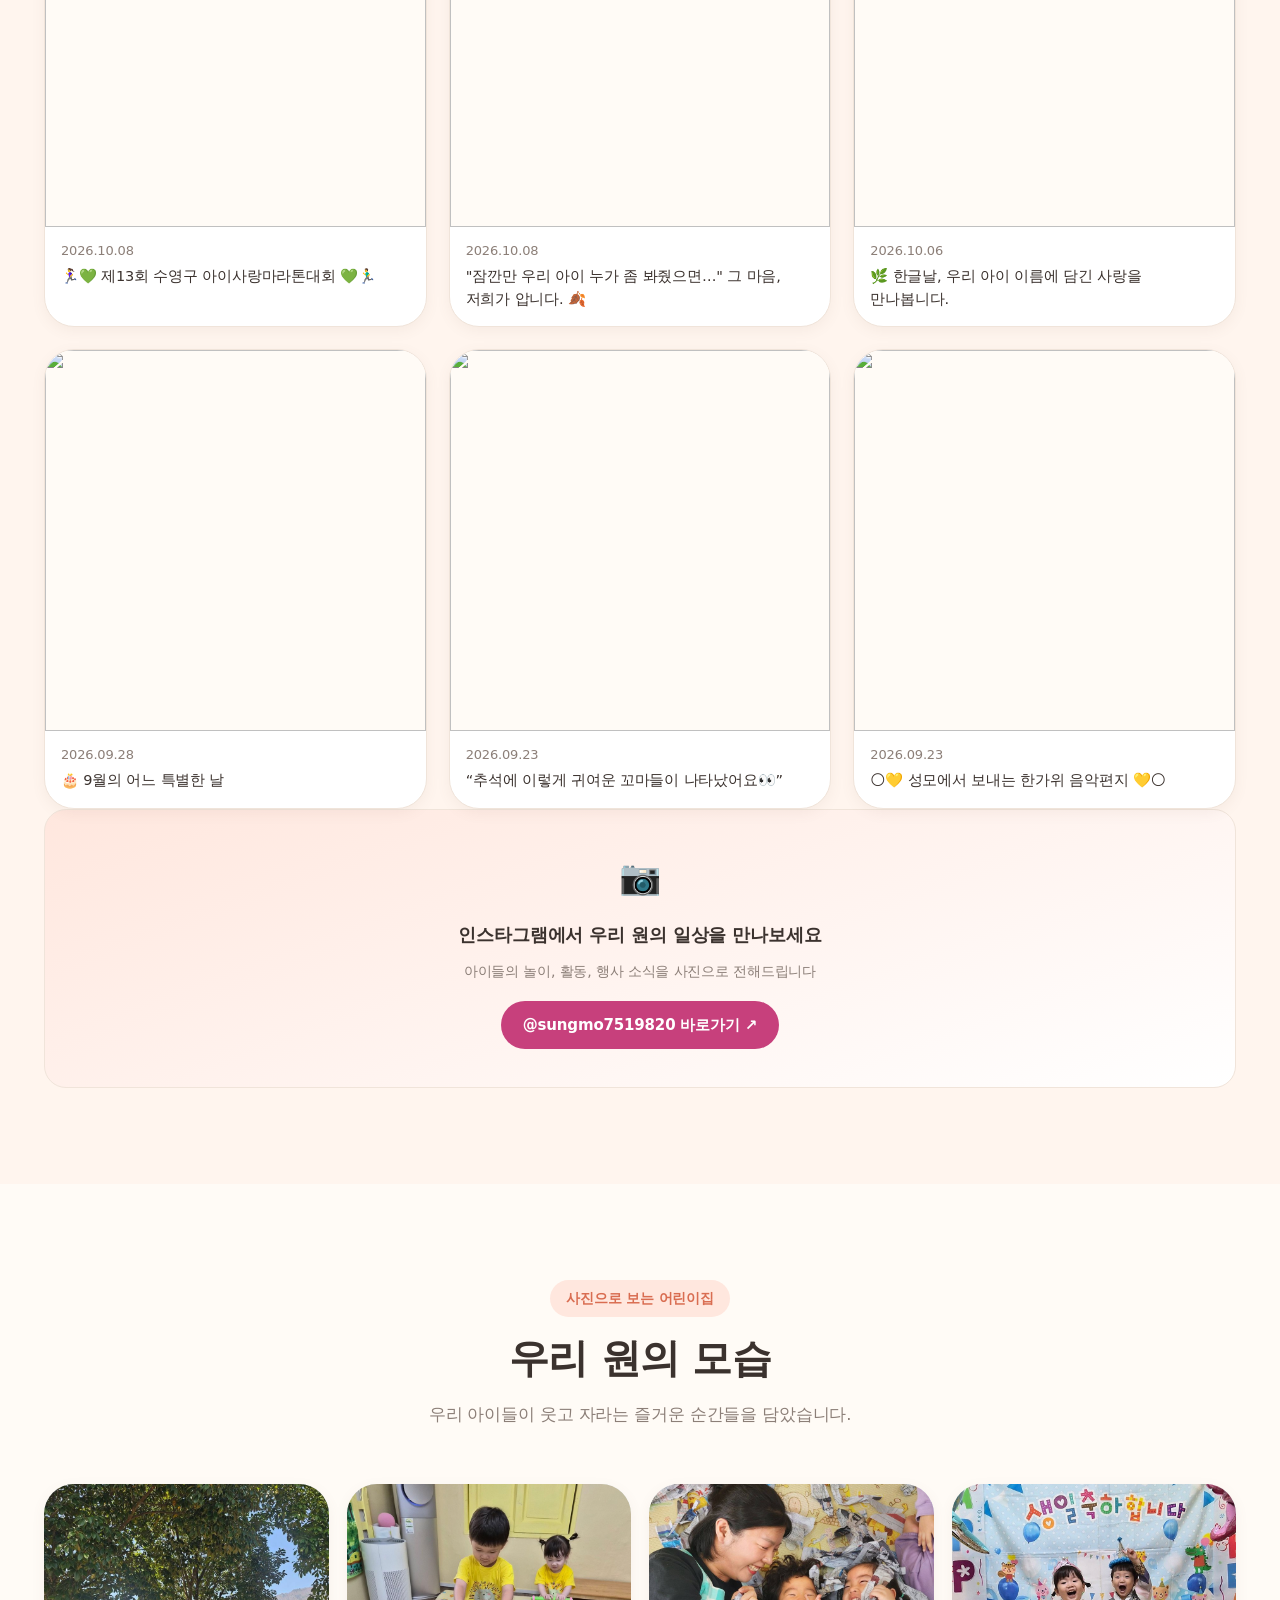
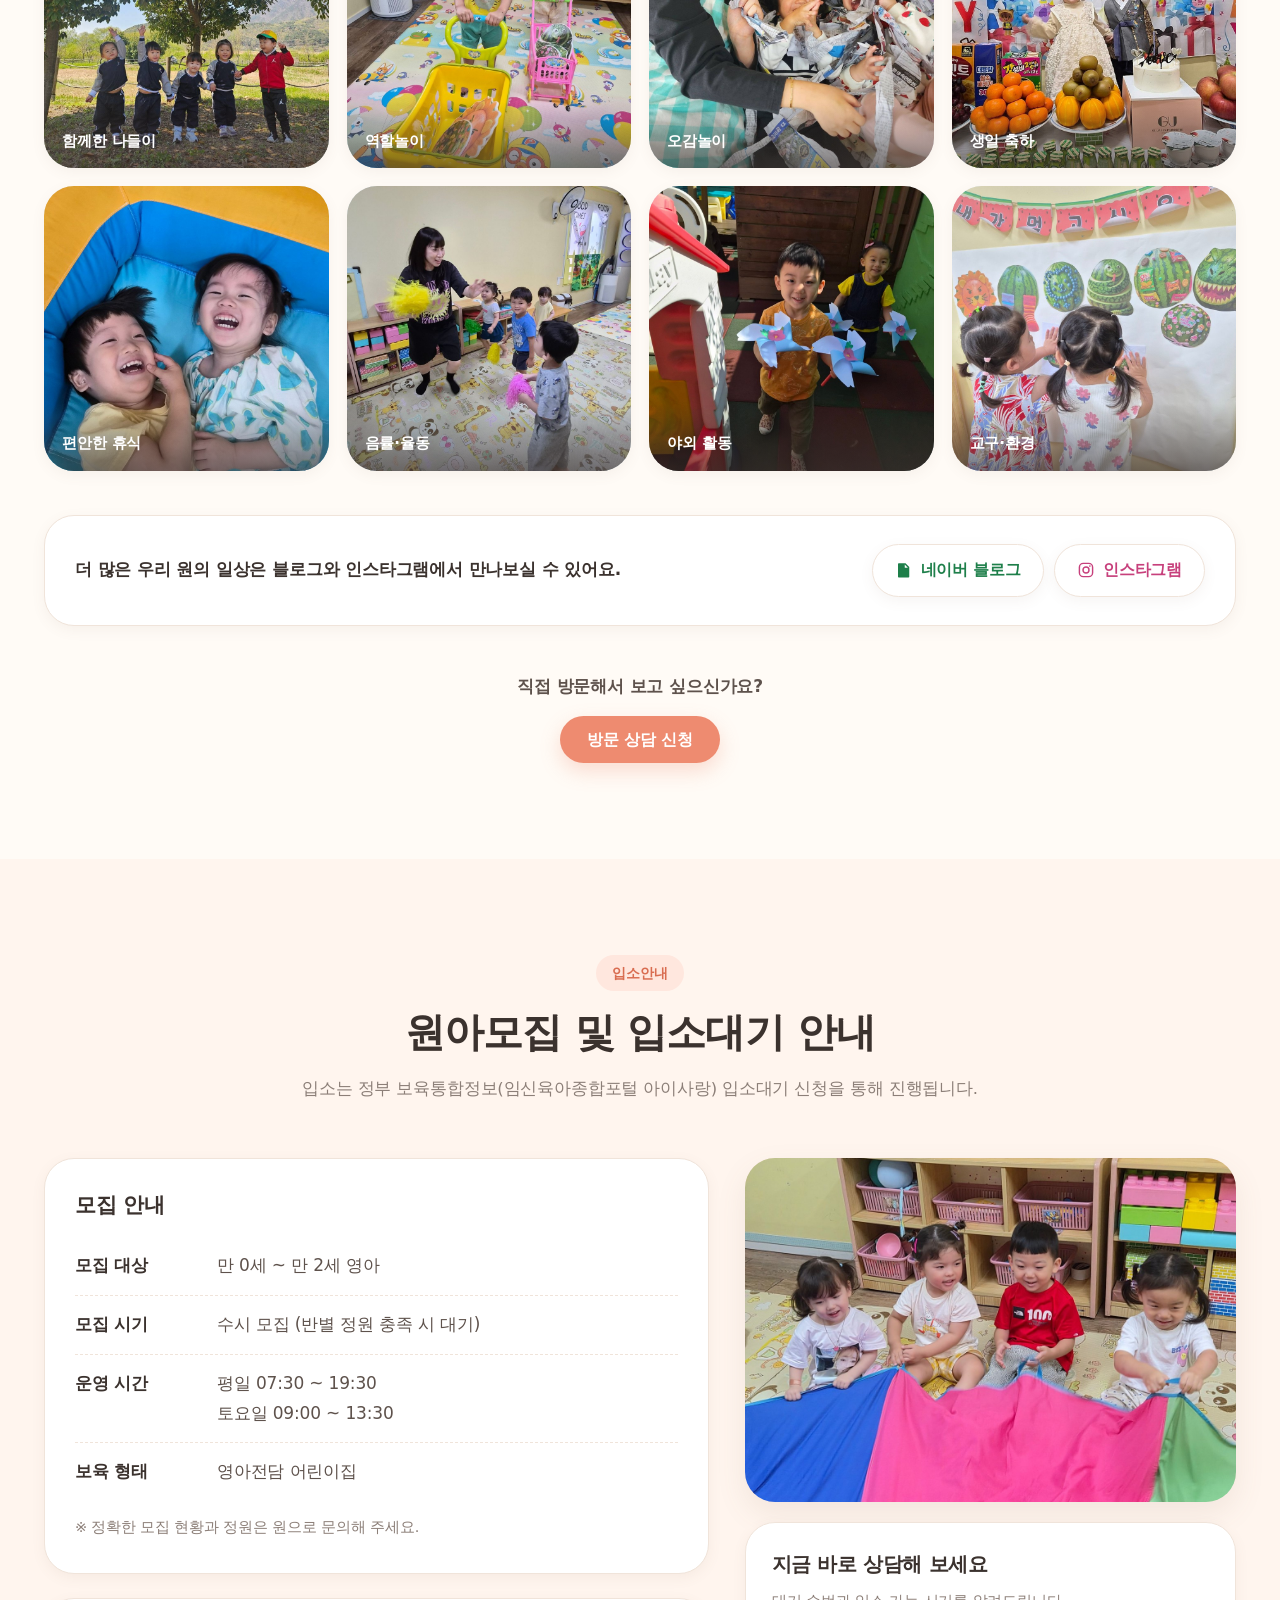
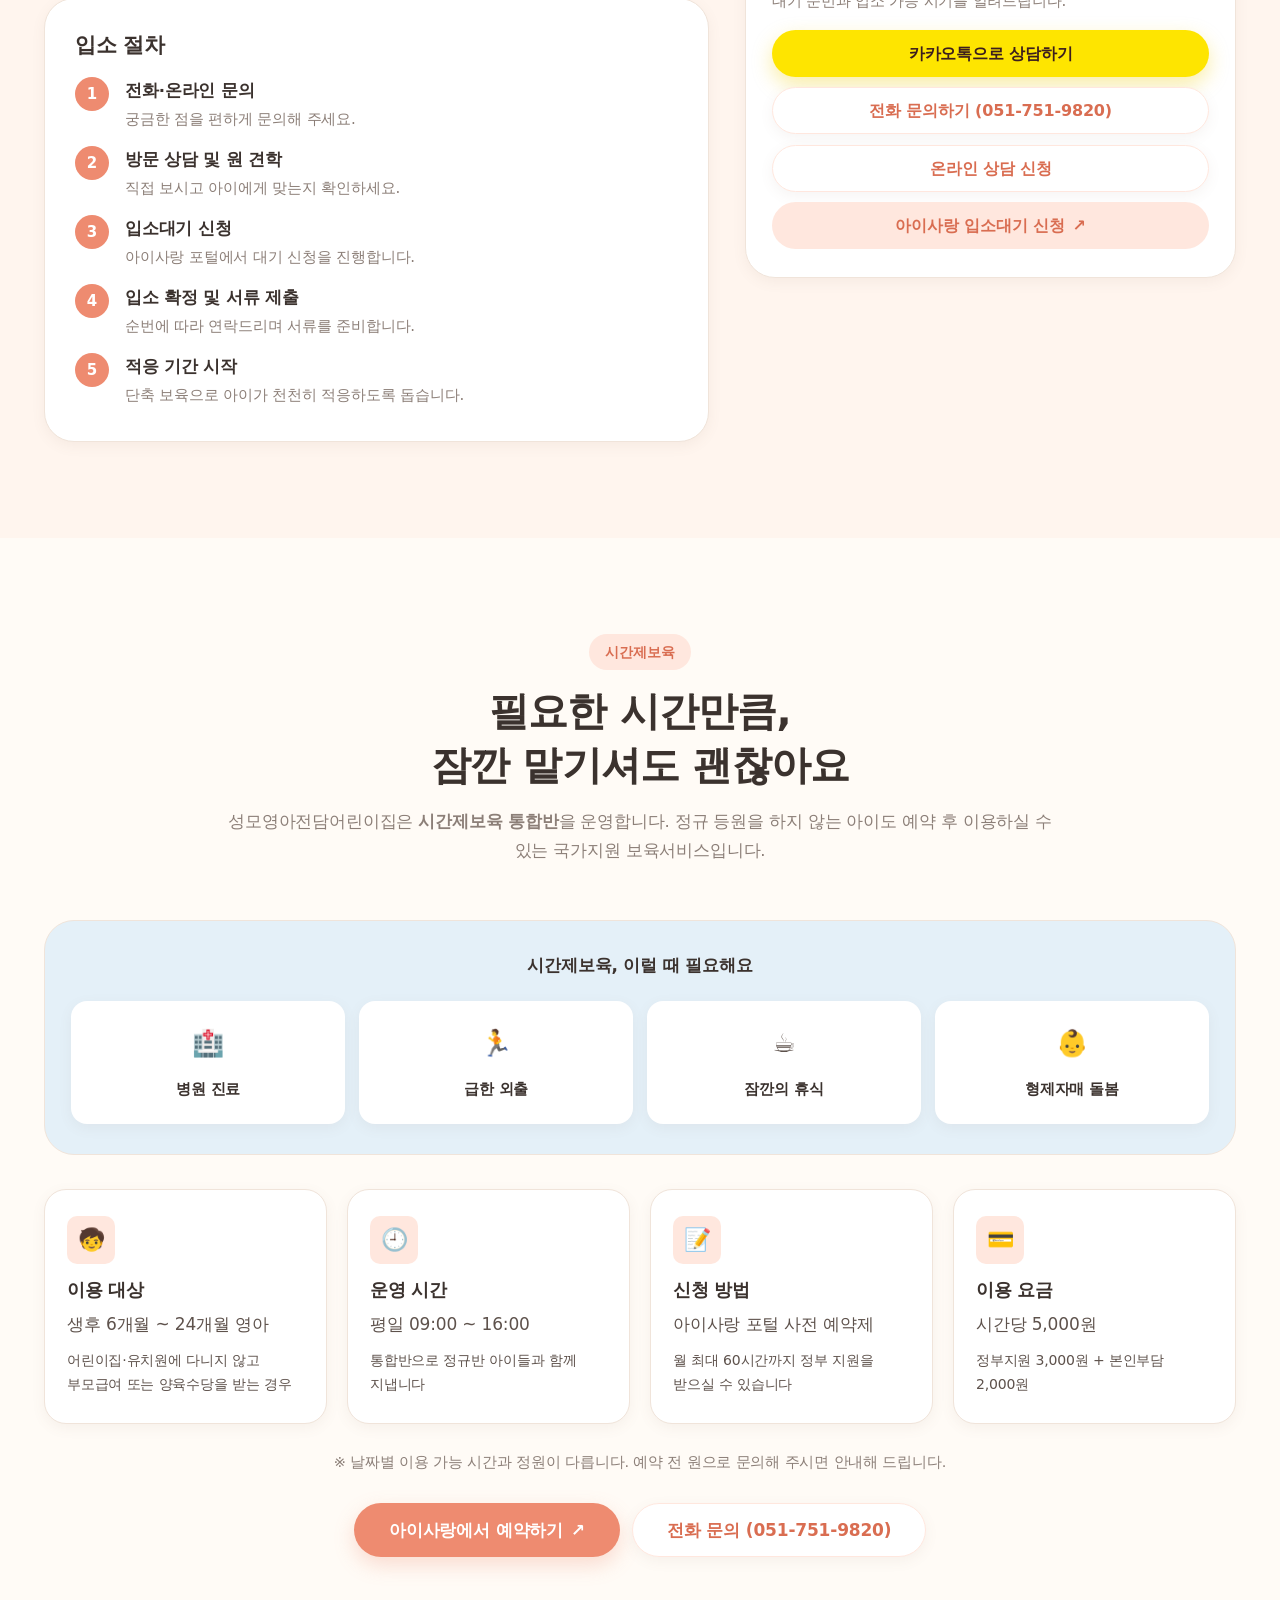
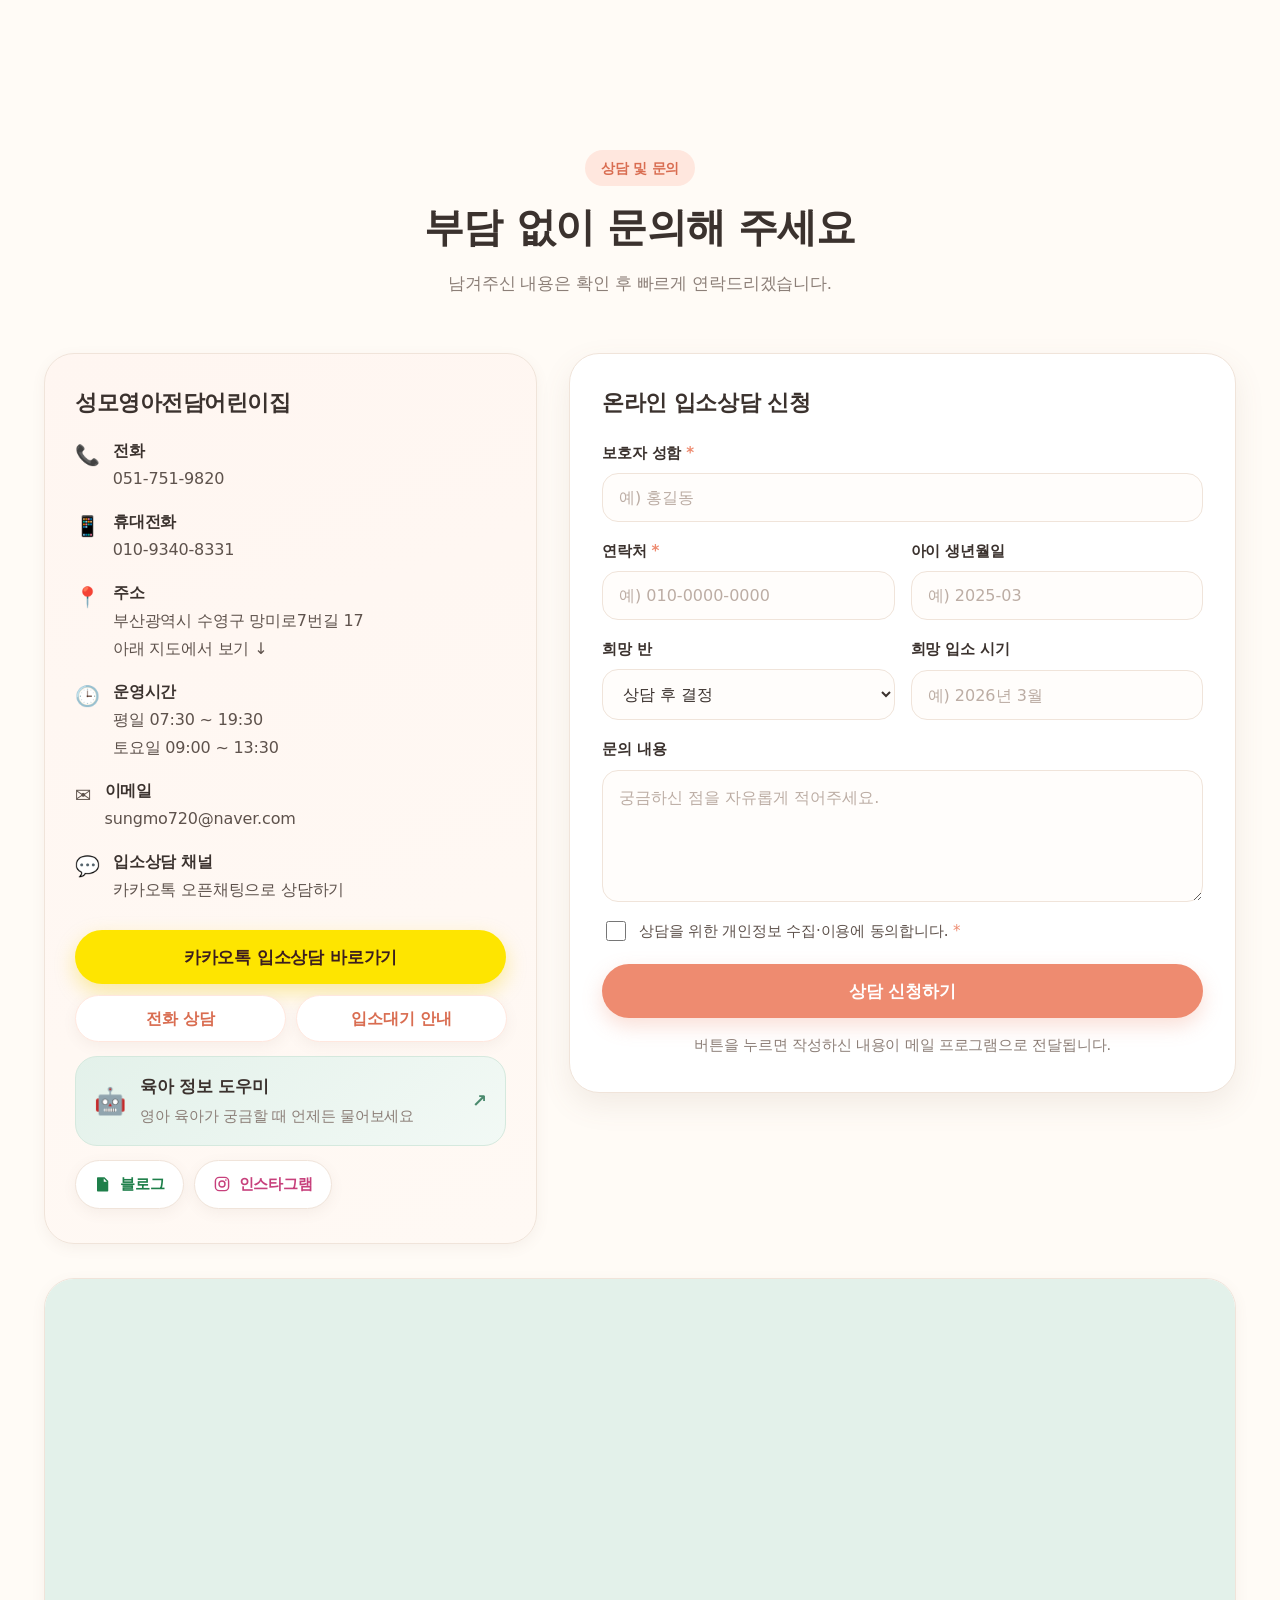
==== commit 4286bb00: "어린이집 소개 사진을 요리활동 수채화로 교체 동물식빵샌드 요리활동 장면을 같은 구도의 수채화로 바꾸고 설명글도 수정했습니다.  Co-Authored-By: Claude Opus 5" ====
--- a/index.html
+++ b/index.html
@@ -215,7 +215,7 @@
       <div class="intro-grid">
         <div class="intro-media reveal">
           <!-- 사진 넣기 : about-01.jpg -->
-          <img src="assets/img/about-01.jpg" data-fallback="assets/img/about-01.png,assets/img/about-01.svg" onerror="nextPhoto(this)" alt="선생님과 아이들이 요리활동을 하는 모습을 그린 수채화" width="1000" height="750" loading="lazy" decoding="async">
+          <img src="assets/img/about-01.jpg" data-fallback="assets/img/about-01.png,assets/img/about-01.svg" onerror="nextPhoto(this)" alt="선생님과 아이들이 동물식빵샌드 요리활동을 하는 모습을 그린 수채화" width="1000" height="750" loading="lazy" decoding="async">
         </div>
 
         <div class="intro-body reveal reveal--delay">
